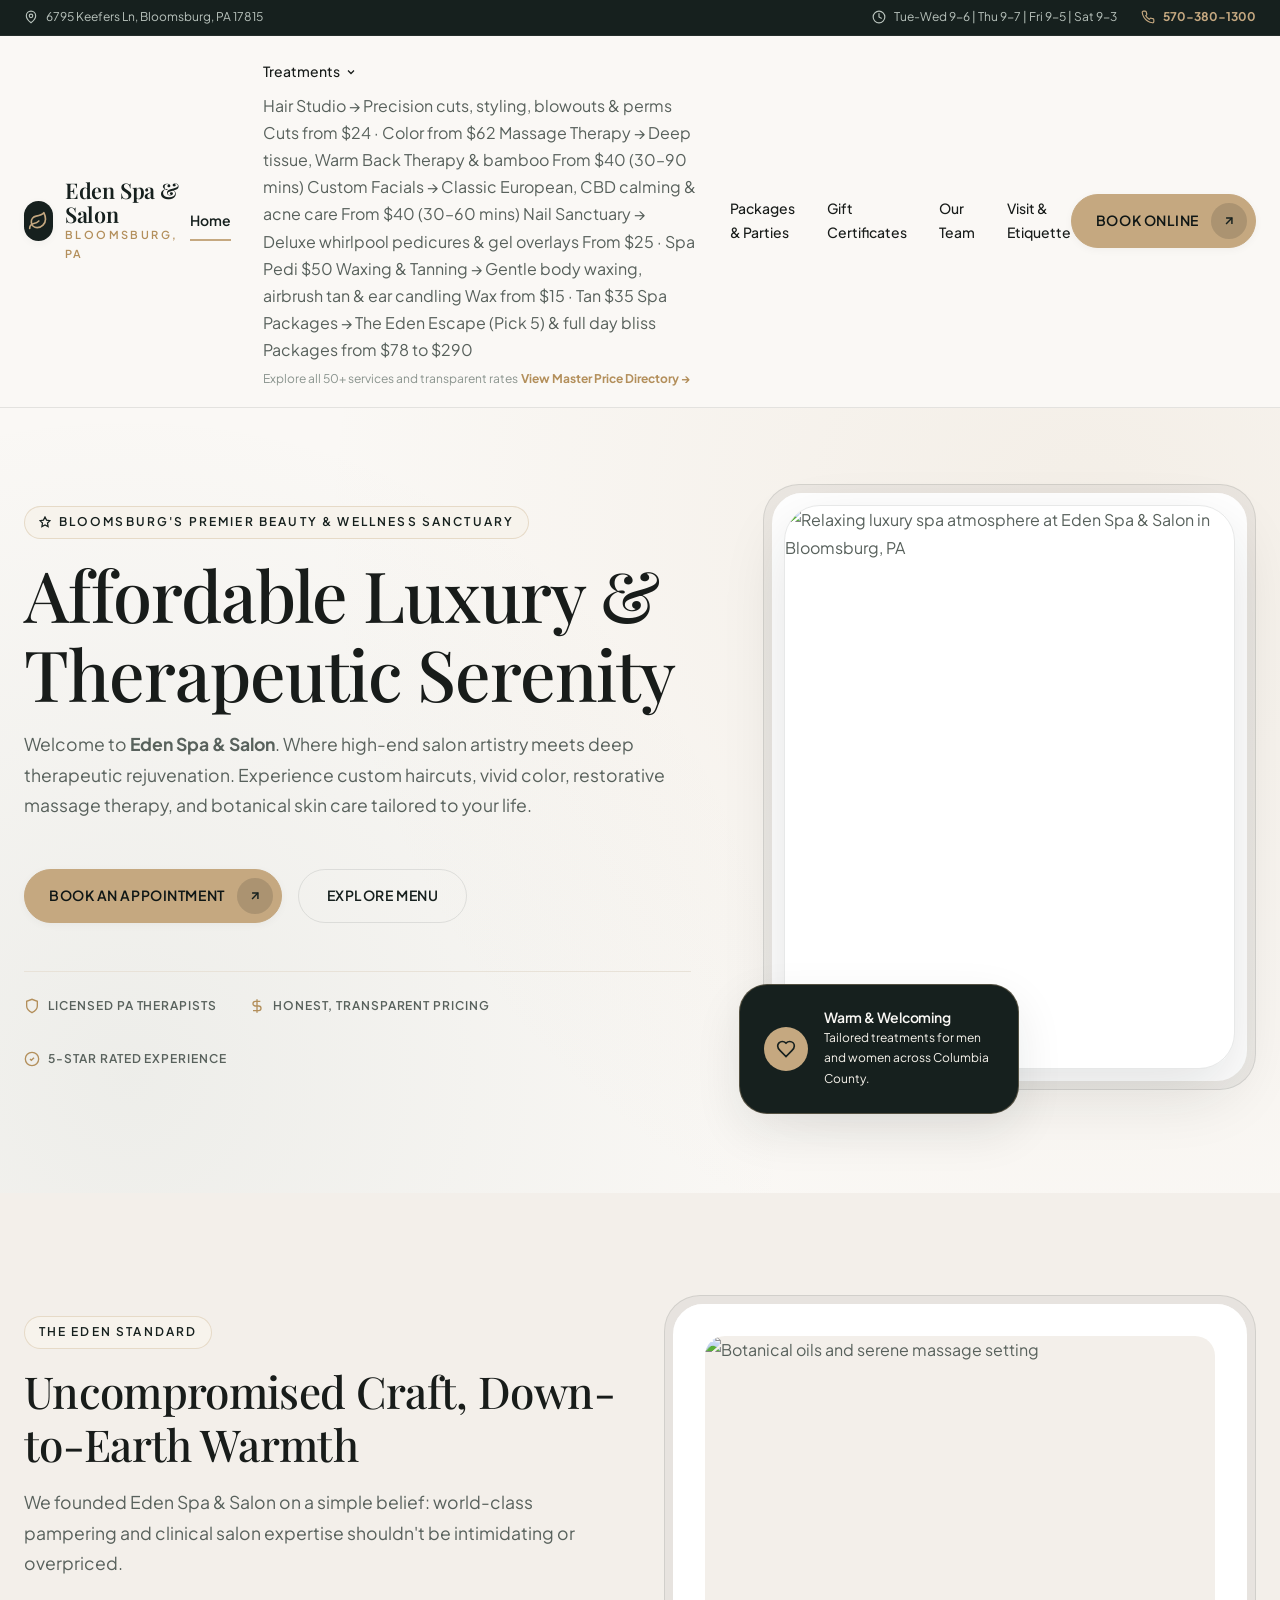
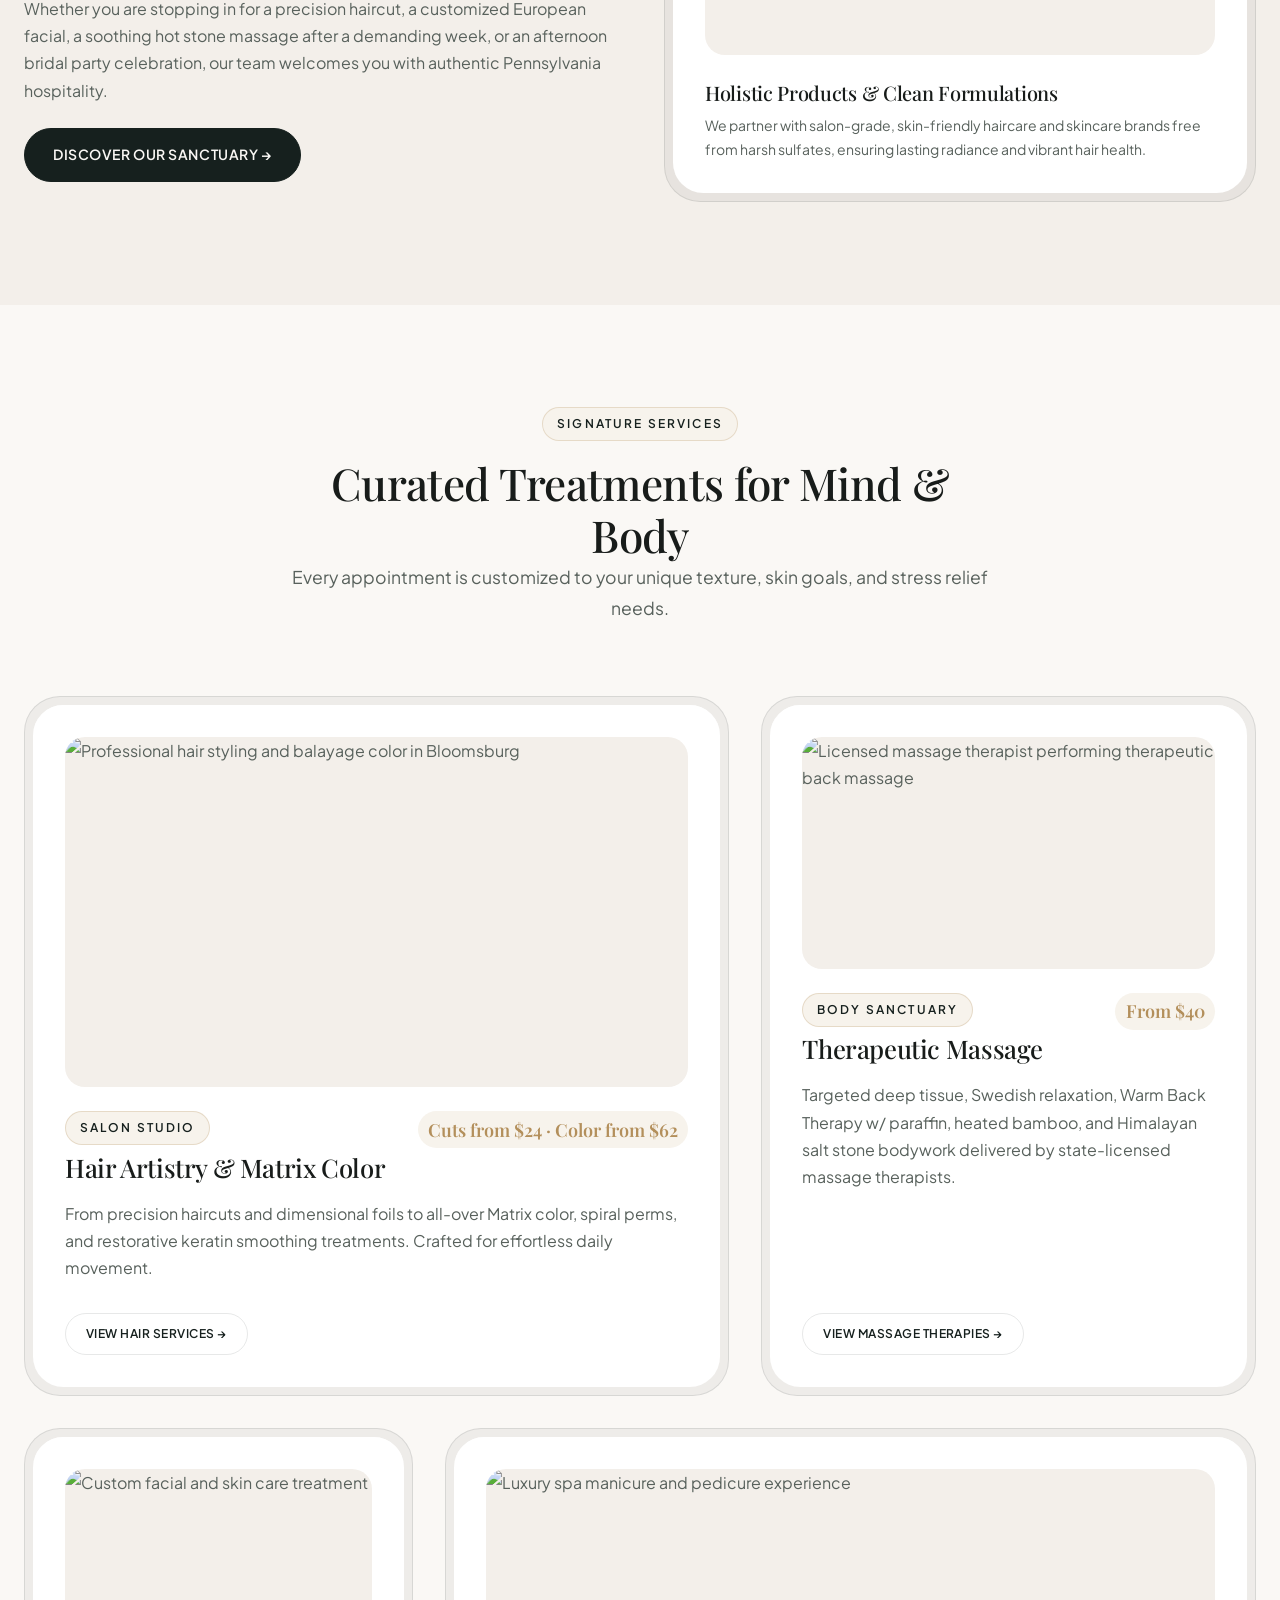
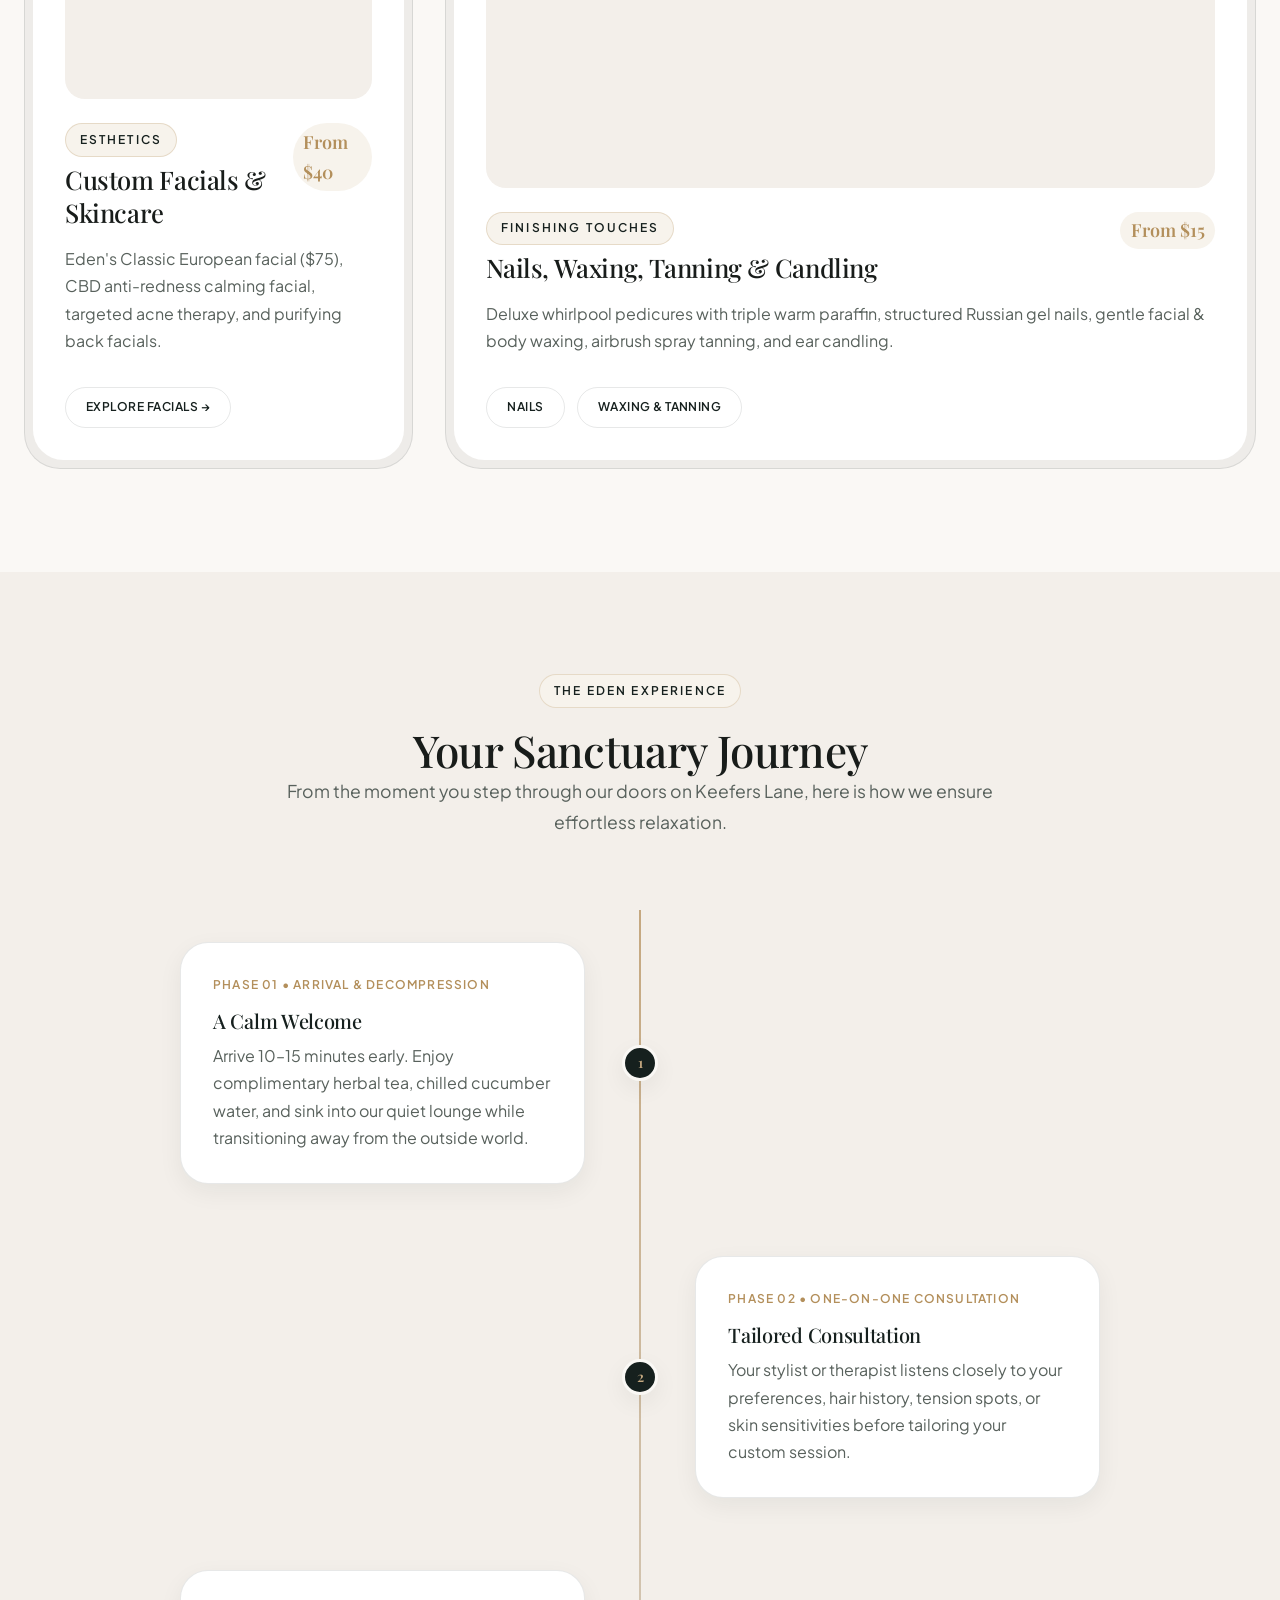
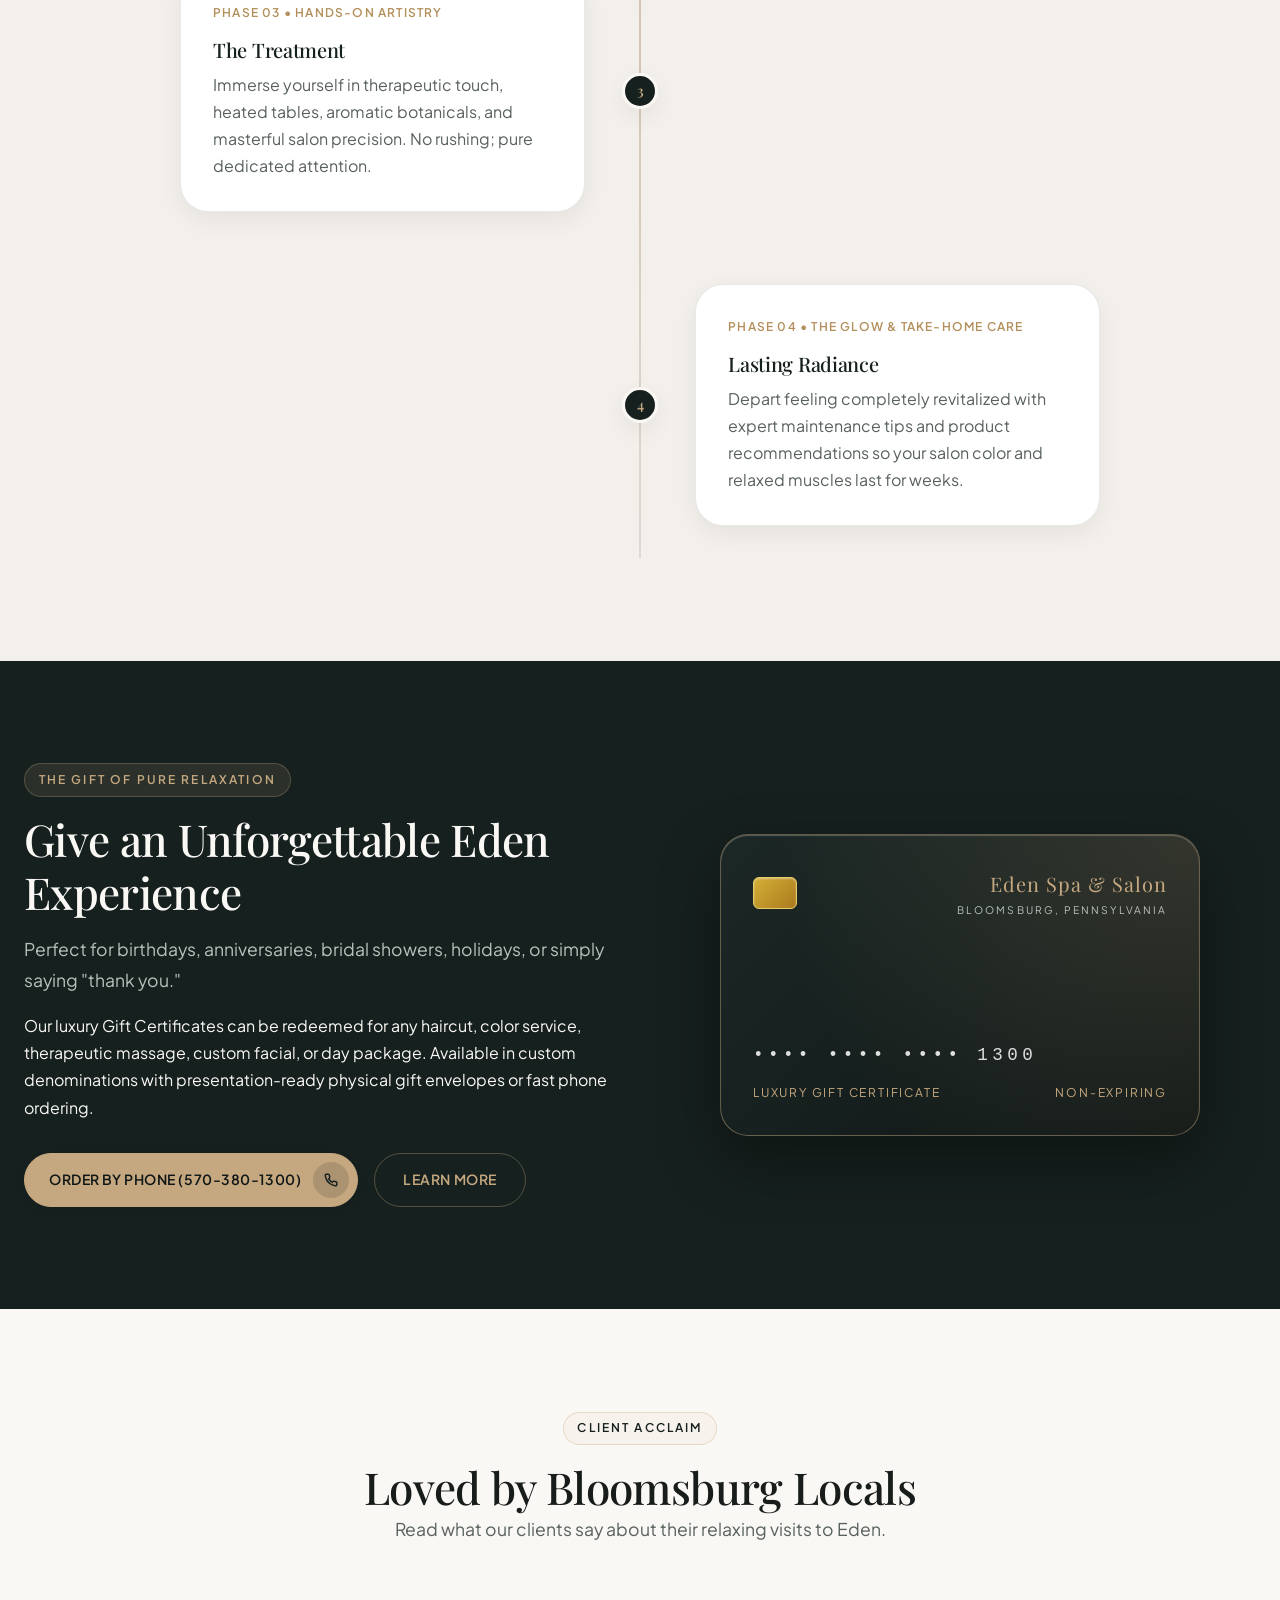
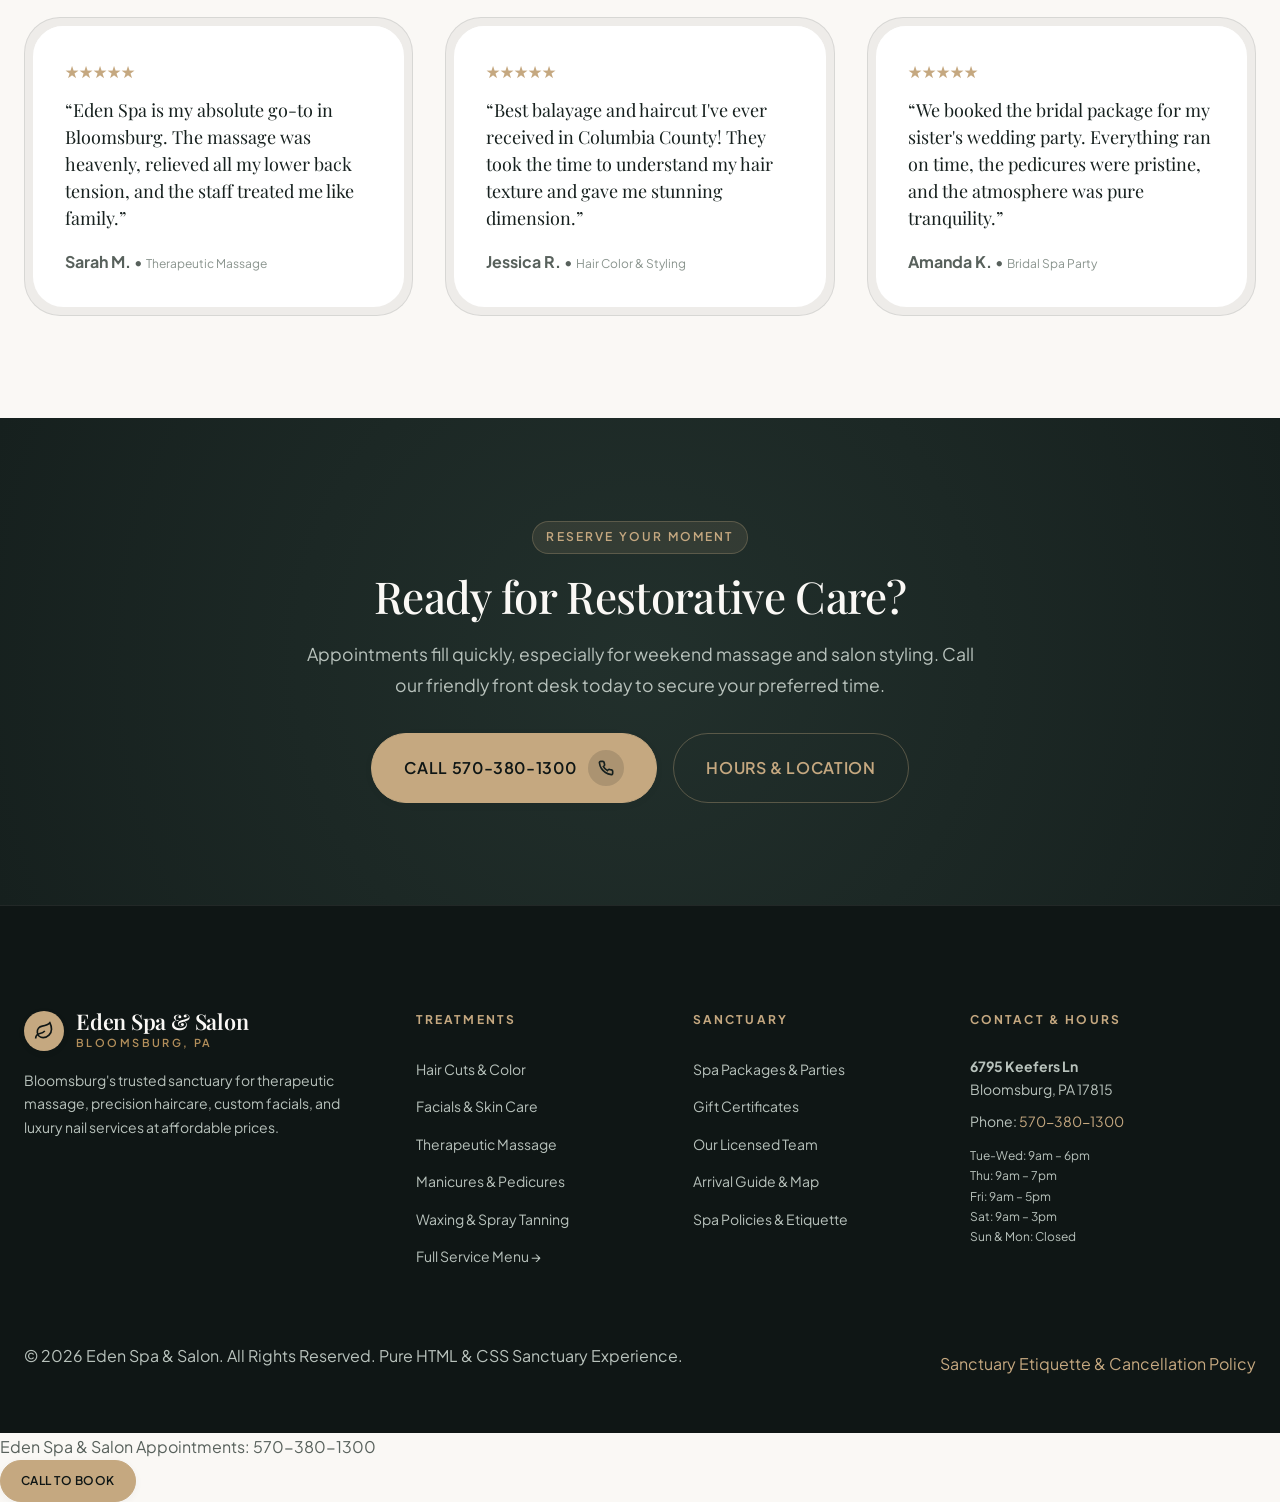
==== index.html @ 97e9ed09 "feat: implement 100% pure HTML and CSS interactive redesign with 5-step booking wizard, mega menu, a" ====
<!DOCTYPE html>
<html lang="en">
<head>
  <meta charset="UTF-8">
  <meta name="viewport" content="width=device-width, initial-scale=1.0">
  <title>Eden Spa & Salon | Affordable Luxury & Serenity in Bloomsburg, PA</title>
  <meta name="description" content="Discover affordable luxury at Eden Spa & Salon in Bloomsburg, PA. Professional hair styling, therapeutic massage, custom facials, nail care, waxing, and spa packages. Call 570-380-1300.">
  <meta name="keywords" content="Eden Spa and Salon Bloomsburg PA, haircut and color styling Bloomsburg, licensed massage therapist PA, professional skin care and waxing, affordable spa packages Bloomsburg">
  
  <!-- OpenGraph / Social Sharing -->
  <meta property="og:type" content="website">
  <meta property="og:title" content="Eden Spa & Salon | Sanctuary of Beauty & Wellness in Bloomsburg">
  <meta property="og:description" content="Relaxing therapeutic massage, modern hair artistry, botanical skin care, and luxury spa packages at affordable prices.">
  <meta property="og:url" content="https://edenspasalon.com/">
  
  <!-- Favicon (SVG 🌿 Data URI) -->
  <link rel="icon" href="data:image/svg+xml,<svg xmlns='http://www.w3.org/2000/svg' viewBox='0 0 100 100'><text y='.9em' font-size='90'>🌿</text></svg>">
  
  <!-- Google Fonts Preconnect & Stylesheets -->
  <link rel="preconnect" href="https://fonts.googleapis.com">
  <link rel="preconnect" href="https://fonts.gstatic.com" crossorigin>
  <link href="https://fonts.googleapis.com/css2?family=Playfair+Display:ital,wght@0,400;0,500;0,600;0,700;1,400;1,500&family=Plus+Jakarta+Sans:wght@300;400;500;600;700&display=swap" rel="stylesheet">
  
  <!-- Master Stylesheet -->
  <link rel="stylesheet" href="styles.css">

  <!-- Schema.org JSON-LD LocalBusiness / BeautySalon -->
  <script type="application/ld+json">
  {
    "@context": "https://schema.org",
    "@type": "BeautySalon",
    "name": "Eden Spa & Salon",
    "image": "https://images.unsplash.com/photo-1540555700478-4be289fbecef?auto=format&fit=crop&w=1200&q=80",
    "telephone": "570-380-1300",
    "url": "https://edenspasalon.com/",
    "address": {
      "@type": "PostalAddress",
      "streetAddress": "6795 Keefers Ln",
      "addressLocality": "Bloomsburg",
      "addressRegion": "PA",
      "postalCode": "17815",
      "addressCountry": "US"
    },
    "geo": {
      "@type": "GeoCoordinates",
      "latitude": "41.0037",
      "longitude": "-76.4549"
    },
    "openingHoursSpecification": [
      {
        "@type": "OpeningHoursSpecification",
        "dayOfWeek": ["Tuesday", "Wednesday"],
        "opens": "09:00",
        "closes": "18:00"
      },
      {
        "@type": "OpeningHoursSpecification",
        "dayOfWeek": ["Thursday"],
        "opens": "09:00",
        "closes": "19:00"
      },
      {
        "@type": "OpeningHoursSpecification",
        "dayOfWeek": ["Friday"],
        "opens": "09:00",
        "closes": "17:00"
      },
      {
        "@type": "OpeningHoursSpecification",
        "dayOfWeek": ["Saturday"],
        "opens": "09:00",
        "closes": "15:00"
      }
    ],
    "priceRange": "$$"
  }
  </script>
</head>
<body>

  <!-- Top Announcement Bar -->
  <aside class="top-bar" aria-label="Quick announcements and contact">
    <div class="container top-bar-inner">
      <div class="top-bar-item">
        <svg width="14" height="14" viewBox="0 0 24 24" fill="none" stroke="currentColor" stroke-width="2" stroke-linecap="round" stroke-linejoin="round"><path d="M20 10c0 6-8 12-8 12s-8-6-8-12a8 8 0 0 1 16 0Z"/><circle cx="12" cy="10" r="3"/></svg>
        <span>6795 Keefers Ln, Bloomsburg, PA 17815</span>
      </div>
      <div class="top-bar-links">
        <div class="top-bar-item">
          <svg width="14" height="14" viewBox="0 0 24 24" fill="none" stroke="currentColor" stroke-width="2" stroke-linecap="round" stroke-linejoin="round"><circle cx="12" cy="12" r="10"/><polyline points="12 6 12 12 16 14"/></svg>
          <span>Tue-Wed 9-6 | Thu 9-7 | Fri 9-5 | Sat 9-3</span>
        </div>
        <a href="tel:5703801300" class="top-bar-item" style="color: var(--color-gold);">
          <svg width="14" height="14" viewBox="0 0 24 24" fill="none" stroke="currentColor" stroke-width="2" stroke-linecap="round" stroke-linejoin="round"><path d="M22 16.92v3a2 2 0 0 1-2.18 2 19.79 19.79 0 0 1-8.63-3.07 19.5 19.5 0 0 1-6-6 19.79 19.79 0 0 1-3.07-8.67A2 2 0 0 1 4.11 2h3a2 2 0 0 1 2 1.72 12.84 12.84 0 0 0 .7 2.81 2 2 0 0 1-.45 2.11L8.09 9.91a16 16 0 0 0 6 6l1.27-1.27a2 2 0 0 1 2.11-.45 12.84 12.84 0 0 0 2.81.7A2 2 0 0 1 22 16.92z"/></svg>
          <strong>570-380-1300</strong>
        </a>
      </div>
    </div>
  </aside>

  <!-- Mobile Drawer Toggle (Pure CSS) -->
  <input type="checkbox" id="mobile-toggle" class="mobile-menu-toggle" aria-label="Toggle mobile menu">

  <!-- Main Floating Site Header -->
  <header class="site-header">
    <div class="container nav-container">
      <a href="index.html" class="brand-logo" aria-label="Eden Spa & Salon Home">
        <div class="brand-symbol">
          <svg width="20" height="20" viewBox="0 0 24 24" fill="none" stroke="currentColor" stroke-width="2" stroke-linecap="round" stroke-linejoin="round"><path d="M11 20A7 7 0 0 1 9.8 6.1C15.5 5 17 4.48 19 2c1 2 2 4.18 2 8 0 5.5-4.78 10-10 10Z"/><path d="M2 21c0-3 1.85-5.36 5.08-6C9.5 14.52 12 13 13 12"/></svg>
        </div>
        <div class="brand-text">
          <span class="brand-name">Eden Spa &amp; Salon</span>
          <span class="brand-sub">Bloomsburg, PA</span>
        </div>
      </a>

      <!-- Desktop Navigation Links -->
      <nav class="nav-links" aria-label="Primary Navigation">
        <div class="nav-item">
          <a href="index.html" class="nav-link active">Home</a>
        </div>
        <div class="nav-item">
          <a href="treatments.html" class="nav-link">
            <span>Treatments</span>
            <svg width="12" height="12" viewBox="0 0 24 24" fill="none" stroke="currentColor" stroke-width="2.5"><path d="m6 9 6 6 6-6"/></svg>
          </a>
          <div class="dropdown-mega">
            <div class="mega-grid">
              <a href="hair.html" class="mega-item-card">
                <span class="mega-item-title">Hair Studio &rarr;</span>
                <span class="mega-item-desc">Precision cuts, styling, blowouts &amp; perms</span>
                <span class="mega-item-rate">Cuts from $24 · Color from $62</span>
              </a>
              <a href="massage.html" class="mega-item-card">
                <span class="mega-item-title">Massage Therapy &rarr;</span>
                <span class="mega-item-desc">Deep tissue, Warm Back Therapy &amp; bamboo</span>
                <span class="mega-item-rate">From $40 (30–90 mins)</span>
              </a>
              <a href="skincare.html" class="mega-item-card">
                <span class="mega-item-title">Custom Facials &rarr;</span>
                <span class="mega-item-desc">Classic European, CBD calming &amp; acne care</span>
                <span class="mega-item-rate">From $40 (30–60 mins)</span>
              </a>
              <a href="nails.html" class="mega-item-card">
                <span class="mega-item-title">Nail Sanctuary &rarr;</span>
                <span class="mega-item-desc">Deluxe whirlpool pedicures &amp; gel overlays</span>
                <span class="mega-item-rate">From $25 · Spa Pedi $50</span>
              </a>
              <a href="waxing-tanning.html" class="mega-item-card">
                <span class="mega-item-title">Waxing &amp; Tanning &rarr;</span>
                <span class="mega-item-desc">Gentle body waxing, airbrush tan &amp; ear candling</span>
                <span class="mega-item-rate">Wax from $15 · Tan $35</span>
              </a>
              <a href="packages-parties.html" class="mega-item-card">
                <span class="mega-item-title">Spa Packages &rarr;</span>
                <span class="mega-item-desc">The Eden Escape (Pick 5) &amp; full day bliss</span>
                <span class="mega-item-rate">Packages from $78 to $290</span>
              </a>
            </div>
            <div class="mega-footer">
              <span style="font-size: var(--text-xs); color: var(--color-text-muted);">Explore all 50+ services and transparent rates</span>
              <a href="treatments.html" style="font-size: var(--text-xs); font-weight: 700; color: var(--color-gold-hover);">View Master Price Directory &rarr;</a>
            </div>
          </div>
        </div>
        <div class="nav-item">
          <a href="packages-parties.html" class="nav-link">Packages &amp; Parties</a>
        </div>
        <div class="nav-item">
          <a href="gift-certificates.html" class="nav-link">Gift Certificates</a>
        </div>
        <div class="nav-item">
          <a href="team.html" class="nav-link">Our Team</a>
        </div>
        <div class="nav-item">
          <a href="visit.html" class="nav-link">Visit &amp; Etiquette</a>
        </div>
      </nav>

      <!-- Header Booking CTA -->
      <div class="nav-actions">
        <a href="book.html" class="btn btn-primary btn-nested" aria-label="Book appointment online">
          <span>Book Online</span>
          <span class="btn-icon-pod">
            <svg width="14" height="14" viewBox="0 0 24 24" fill="none" stroke="currentColor" stroke-width="2.5"><line x1="7" y1="17" x2="17" y2="7"/><polyline points="7 7 17 7 17 17"/></svg>
          </span>
        </a>
        <label for="mobile-toggle" class="mobile-menu-btn" aria-label="Open mobile menu">
          <span></span>
          <span></span>
          <span></span>
        </label>
      </div>
    </div>
  </header>

  <!-- Mobile Navigation Drawer -->
  <div class="mobile-nav-drawer">
    <nav class="mobile-nav-list" aria-label="Mobile Navigation">
      <div class="mobile-nav-item"><a href="index.html">Home</a></div>
      <div class="mobile-nav-item"><a href="book.html" style="color: var(--color-gold); font-weight: 700;">Book an Appointment</a></div>
      <div class="mobile-nav-item"><a href="treatments.html">Treatments Menu</a></div>
      <div class="mobile-nav-item"><a href="hair.html">&mdash; Hair Artistry &amp; Color</a></div>
      <div class="mobile-nav-item"><a href="skincare.html">&mdash; Skin Care &amp; Facials</a></div>
      <div class="mobile-nav-item"><a href="massage.html">&mdash; Therapeutic Massage</a></div>
      <div class="mobile-nav-item"><a href="nails.html">&mdash; Nail Care &amp; Pedicures</a></div>
      <div class="mobile-nav-item"><a href="waxing-tanning.html">&mdash; Waxing &amp; Spray Tanning</a></div>
      <div class="mobile-nav-item"><a href="packages-parties.html">Packages &amp; Parties</a></div>
      <div class="mobile-nav-item"><a href="gift-certificates.html">Gift Certificates</a></div>
      <div class="mobile-nav-item"><a href="team.html">Our Team</a></div>
      <div class="mobile-nav-item"><a href="visit.html">Visit, Map &amp; Policies</a></div>
    </nav>
    <div style="margin-top: var(--space-xl);">
      <a href="book.html" class="btn btn-primary" style="width: 100%;">
        Book an Appointment Online
      </a>
    </div>
  </div>

  <main id="main-content">

    <!-- HERO SECTION -->
    <section class="hero">
      <div class="container">
        <div class="hero-grid">
          
          <!-- Editorial Text Content -->
          <div class="hero-content">
            <div class="eyebrow">
              <svg width="12" height="12" viewBox="0 0 24 24" fill="none" stroke="currentColor" stroke-width="2.5"><polygon points="12 2 15.09 8.26 22 9.27 17 14.14 18.18 21.02 12 17.77 5.82 21.02 7 14.14 2 9.27 8.91 8.26 12 2"/></svg>
              <span>Bloomsburg's Premier Beauty &amp; Wellness Sanctuary</span>
            </div>
            
            <h1>Affordable Luxury &amp; Therapeutic Serenity</h1>
            
            <p class="lead" style="margin-top: var(--space-md);">
              Welcome to <strong>Eden Spa &amp; Salon</strong>. Where high-end salon artistry meets deep therapeutic rejuvenation. Experience custom haircuts, vivid color, restorative massage therapy, and botanical skin care tailored to your life.
            </p>

            <div class="hero-actions">
              <a href="book.html" class="btn btn-primary btn-nested">
                <span>Book an Appointment</span>
                <span class="btn-icon-pod">
                  <svg width="14" height="14" viewBox="0 0 24 24" fill="none" stroke="currentColor" stroke-width="2.5"><line x1="7" y1="17" x2="17" y2="7"/><polyline points="7 7 17 7 17 17"/></svg>
                </span>
              </a>
              <a href="treatments.html" class="btn btn-outline">Explore Menu</a>
            </div>

            <!-- Trust Bar -->
            <div class="hero-trust-bar">
              <div class="trust-item">
                <svg width="16" height="16" viewBox="0 0 24 24" fill="none" stroke="currentColor" stroke-width="2"><path d="M12 22s8-4 8-10V5l-8-3-8 3v7c0 6 8 10 8 10z"/></svg>
                <span>Licensed PA Therapists</span>
              </div>
              <div class="trust-item">
                <svg width="16" height="16" viewBox="0 0 24 24" fill="none" stroke="currentColor" stroke-width="2"><path d="M12 2v20M17 5H9.5a3.5 3.5 0 0 0 0 7h5a3.5 3.5 0 0 1 0 7H6"/></svg>
                <span>Honest, Transparent Pricing</span>
              </div>
              <div class="trust-item">
                <svg width="16" height="16" viewBox="0 0 24 24" fill="none" stroke="currentColor" stroke-width="2"><circle cx="12" cy="12" r="10"/><path d="m9 12 2 2 4-4"/></svg>
                <span>5-Star Rated Experience</span>
              </div>
            </div>
          </div>

          <!-- Hero Double-Bezel Media Card -->
          <div class="hero-visual-frame">
            <div class="double-bezel">
              <div class="double-bezel-inner" style="padding: 0.75rem;">
                <div class="hero-media-wrapper">
                  <img src="https://images.unsplash.com/photo-1540555700478-4be289fbecef?auto=format&fit=crop&w=1000&q=80" alt="Relaxing luxury spa atmosphere at Eden Spa & Salon in Bloomsburg, PA" loading="lazy">
                </div>
              </div>
            </div>

            <!-- Floating Haptic Badge -->
            <div class="hero-floating-badge">
              <div class="badge-icon">
                <svg width="20" height="20" viewBox="0 0 24 24" fill="none" stroke="currentColor" stroke-width="2"><path d="M19 14c1.49-1.46 3-3.21 3-5.5A5.5 5.5 0 0 0 16.5 3c-1.76 0-3 .5-4.5 2-1.5-1.5-2.74-2-4.5-2A5.5 5.5 0 0 0 2 8.5c0 2.3 1.5 4.05 3 5.5l7 7Z"/></svg>
              </div>
              <div class="badge-text">
                <h5>Warm &amp; Welcoming</h5>
                <p>Tailored treatments for men and women across Columbia County.</p>
              </div>
            </div>
          </div>

        </div>
      </div>
    </section>

    <!-- EDITORIAL PHILOSOPHY INTRO -->
    <section class="section section-subtle">
      <div class="container">
        <div class="grid-2" style="align-items: center;">
          <div>
            <div class="eyebrow">The Eden Standard</div>
            <h2>Uncompromised Craft, Down-to-Earth Warmth</h2>
            <p class="lead" style="margin-top: var(--space-md);">
              We founded Eden Spa &amp; Salon on a simple belief: world-class pampering and clinical salon expertise shouldn't be intimidating or overpriced.
            </p>
            <p>
              Whether you are stopping in for a precision haircut, a customized European facial, a soothing hot stone massage after a demanding week, or an afternoon bridal party celebration, our team welcomes you with authentic Pennsylvania hospitality.
            </p>
            <div style="margin-top: var(--space-lg);">
              <a href="visit.html" class="btn btn-forest">Discover Our Sanctuary &rarr;</a>
            </div>
          </div>

          <div class="double-bezel">
            <div class="double-bezel-inner">
              <div class="card-media" style="aspect-ratio: 16/10;">
                <img src="https://images.unsplash.com/photo-1560750588-73207b1ef5b8?auto=format&fit=crop&w=800&q=80" alt="Botanical oils and serene massage setting" loading="lazy">
              </div>
              <h4 style="margin-bottom: var(--space-xs);">Holistic Products &amp; Clean Formulations</h4>
              <p style="font-size: var(--text-sm); margin-bottom: 0;">
                We partner with salon-grade, skin-friendly haircare and skincare brands free from harsh sulfates, ensuring lasting radiance and vibrant hair health.
              </p>
            </div>
          </div>
        </div>
      </div>
    </section>

    <!-- CORE TREATMENTS ASYMMETRIC BENTO GRID -->
    <section class="section">
      <div class="container">
        <div class="section-title-wrap">
          <div class="eyebrow">Signature Services</div>
          <h2>Curated Treatments for Mind &amp; Body</h2>
          <p class="lead">Every appointment is customized to your unique texture, skin goals, and stress relief needs.</p>
        </div>

        <div class="bento-grid">
          
          <!-- Card 1: Hair Artistry (Wide Col-7) -->
          <article class="bento-card bento-col-7 double-bezel">
            <div class="double-bezel-inner">
              <div class="card-media" style="aspect-ratio: 16/9;">
                <img src="https://images.unsplash.com/photo-1522337360788-8b13dee7a37e?auto=format&fit=crop&w=800&q=80" alt="Professional hair styling and balayage color in Bloomsburg" loading="lazy">
              </div>
              <div class="bento-header">
                <div>
                  <span class="eyebrow" style="margin-bottom: 0.35rem;">Salon Studio</span>
                  <h3>Hair Artistry &amp; Matrix Color</h3>
                </div>
                <span class="bento-price-tag">Cuts from $24 · Color from $62</span>
              </div>
              <p>
                From precision haircuts and dimensional foils to all-over Matrix color, spiral perms, and restorative keratin smoothing treatments. Crafted for effortless daily movement.
              </p>
              <div style="margin-top: auto; padding-top: var(--space-md);">
                <a href="hair.html" class="btn btn-outline" style="font-size: var(--text-xs); padding: 0.6rem 1.25rem;">View Hair Services &rarr;</a>
              </div>
            </div>
          </article>

          <!-- Card 2: Massage Therapy (Col-5) -->
          <article class="bento-card bento-col-5 double-bezel">
            <div class="double-bezel-inner">
              <div class="card-media" style="aspect-ratio: 16/9;">
                <img src="https://images.unsplash.com/photo-1544161515-4ab6ce6db874?auto=format&fit=crop&w=800&q=80" alt="Licensed massage therapist performing therapeutic back massage" loading="lazy">
              </div>
              <div class="bento-header">
                <div>
                  <span class="eyebrow" style="margin-bottom: 0.35rem;">Body Sanctuary</span>
                  <h3>Therapeutic Massage</h3>
                </div>
                <span class="bento-price-tag">From $40</span>
              </div>
              <p>
                Targeted deep tissue, Swedish relaxation, Warm Back Therapy w/ paraffin, heated bamboo, and Himalayan salt stone bodywork delivered by state-licensed massage therapists.
              </p>
              <div style="margin-top: auto; padding-top: var(--space-md);">
                <a href="massage.html" class="btn btn-outline" style="font-size: var(--text-xs); padding: 0.6rem 1.25rem;">View Massage Therapies &rarr;</a>
              </div>
            </div>
          </article>

          <!-- Card 3: Skin Care & Facials (Col-4) -->
          <article class="bento-card bento-col-4 double-bezel">
            <div class="double-bezel-inner">
              <div class="card-media" style="aspect-ratio: 4/3;">
                <img src="https://images.unsplash.com/photo-1570172619644-dfd03ed5d881?auto=format&fit=crop&w=600&q=80" alt="Custom facial and skin care treatment" loading="lazy">
              </div>
              <div class="bento-header">
                <div>
                  <span class="eyebrow" style="margin-bottom: 0.35rem;">Esthetics</span>
                  <h3>Custom Facials &amp; Skincare</h3>
                </div>
                <span class="bento-price-tag">From $40</span>
              </div>
              <p>
                Eden's Classic European facial ($75), CBD anti-redness calming facial, targeted acne therapy, and purifying back facials.
              </p>
              <div style="margin-top: auto; padding-top: var(--space-md);">
                <a href="skincare.html" class="btn btn-outline" style="font-size: var(--text-xs); padding: 0.6rem 1.25rem;">Explore Facials &rarr;</a>
              </div>
            </div>
          </article>

          <!-- Card 4: Nails, Waxing & Spray Tanning (Col-8) -->
          <article class="bento-card bento-col-8 double-bezel">
            <div class="double-bezel-inner">
              <div class="card-media" style="aspect-ratio: 16/7;">
                <img src="https://images.unsplash.com/photo-1519014816548-bf5fe059798b?auto=format&fit=crop&w=800&q=80" alt="Luxury spa manicure and pedicure experience" loading="lazy">
              </div>
              <div class="bento-header">
                <div>
                  <span class="eyebrow" style="margin-bottom: 0.35rem;">Finishing Touches</span>
                  <h3>Nails, Waxing, Tanning &amp; Candling</h3>
                </div>
                <span class="bento-price-tag">From $15</span>
              </div>
              <p>
                Deluxe whirlpool pedicures with triple warm paraffin, structured Russian gel nails, gentle facial &amp; body waxing, airbrush spray tanning, and ear candling.
              </p>
              <div style="margin-top: auto; padding-top: var(--space-md); display: flex; gap: var(--space-sm); flex-wrap: wrap;">
                <a href="nails.html" class="btn btn-outline" style="font-size: var(--text-xs); padding: 0.6rem 1.25rem;">Nails</a>
                <a href="waxing-tanning.html" class="btn btn-outline" style="font-size: var(--text-xs); padding: 0.6rem 1.25rem;">Waxing &amp; Tanning</a>
              </div>
            </div>
          </article>

        </div>
      </div>
    </section>

    <!-- THE "SPA JOURNEY" VERTICAL CSS TIMELINE -->
    <section class="section section-subtle">
      <div class="container">
        <div class="section-title-wrap">
          <div class="eyebrow">The Eden Experience</div>
          <h2>Your Sanctuary Journey</h2>
          <p class="lead">From the moment you step through our doors on Keefers Lane, here is how we ensure effortless relaxation.</p>
        </div>

        <div class="timeline">
          
          <!-- Step 1 -->
          <div class="timeline-step">
            <div class="timeline-node">1</div>
            <div class="timeline-card">
              <div class="step-time">Phase 01 &bull; Arrival &amp; Decompression</div>
              <h4>A Calm Welcome</h4>
              <p style="margin-bottom: 0;">
                Arrive 10&ndash;15 minutes early. Enjoy complimentary herbal tea, chilled cucumber water, and sink into our quiet lounge while transitioning away from the outside world.
              </p>
            </div>
          </div>

          <!-- Step 2 -->
          <div class="timeline-step">
            <div class="timeline-node">2</div>
            <div class="timeline-card">
              <div class="step-time">Phase 02 &bull; One-on-One Consultation</div>
              <h4>Tailored Consultation</h4>
              <p style="margin-bottom: 0;">
                Your stylist or therapist listens closely to your preferences, hair history, tension spots, or skin sensitivities before tailoring your custom session.
              </p>
            </div>
          </div>

          <!-- Step 3 -->
          <div class="timeline-step">
            <div class="timeline-node">3</div>
            <div class="timeline-card">
              <div class="step-time">Phase 03 &bull; Hands-On Artistry</div>
              <h4>The Treatment</h4>
              <p style="margin-bottom: 0;">
                Immerse yourself in therapeutic touch, heated tables, aromatic botanicals, and masterful salon precision. No rushing; pure dedicated attention.
              </p>
            </div>
          </div>

          <!-- Step 4 -->
          <div class="timeline-step">
            <div class="timeline-node">4</div>
            <div class="timeline-card">
              <div class="step-time">Phase 04 &bull; The Glow &amp; Take-Home Care</div>
              <h4>Lasting Radiance</h4>
              <p style="margin-bottom: 0;">
                Depart feeling completely revitalized with expert maintenance tips and product recommendations so your salon color and relaxed muscles last for weeks.
              </p>
            </div>
          </div>

        </div>
      </div>
    </section>

    <!-- LUXURY GIFT CERTIFICATES (PHYSICAL EMBOSSED CARD SHOWCASE) -->
    <section class="section section-dark">
      <div class="container">
        <div class="grid-2" style="align-items: center;">
          <div>
            <div class="eyebrow eyebrow-dark">The Gift of Pure Relaxation</div>
            <h2>Give an Unforgettable Eden Experience</h2>
            <p class="lead" style="margin-top: var(--space-md);">
              Perfect for birthdays, anniversaries, bridal showers, holidays, or simply saying "thank you."
            </p>
            <p>
              Our luxury Gift Certificates can be redeemed for any haircut, color service, therapeutic massage, custom facial, or day package. Available in custom denominations with presentation-ready physical gift envelopes or fast phone ordering.
            </p>
            <div style="margin-top: var(--space-xl); display: flex; gap: var(--space-md); flex-wrap: wrap;">
              <a href="tel:5703801300" class="btn btn-primary btn-nested">
                <span>Order by Phone (570-380-1300)</span>
                <span class="btn-icon-pod">
                  <svg width="14" height="14" viewBox="0 0 24 24" fill="none" stroke="currentColor" stroke-width="2.5"><path d="M22 16.92v3a2 2 0 0 1-2.18 2 19.79 19.79 0 0 1-8.63-3.07 19.5 19.5 0 0 1-6-6 19.79 19.79 0 0 1-3.07-8.67A2 2 0 0 1 4.11 2h3a2 2 0 0 1 2 1.72 12.84 12.84 0 0 0 .7 2.81 2 2 0 0 1-.45 2.11L8.09 9.91a16 16 0 0 0 6 6l1.27-1.27a2 2 0 0 1 2.11-.45 12.84 12.84 0 0 0 2.81.7A2 2 0 0 1 22 16.92z"/></svg>
                </span>
              </a>
              <a href="gift-certificates.html" class="btn btn-outline-gold">Learn More</a>
            </div>
          </div>

          <!-- Physical 3D CSS Gift Card -->
          <div class="gift-card-stage">
            <div class="gift-card-physical">
              <div class="gc-top">
                <div class="gc-chip"></div>
                <div class="gc-brand">
                  <div class="gc-brand-title">Eden Spa &amp; Salon</div>
                  <div class="gc-brand-sub">Bloomsburg, Pennsylvania</div>
                </div>
              </div>
              <div class="gc-bottom">
                <div class="gc-number">•••• •••• •••• 1300</div>
                <div class="gc-footer">
                  <span>Luxury Gift Certificate</span>
                  <span>Non-Expiring</span>
                </div>
              </div>
            </div>
          </div>

        </div>
      </div>
    </section>

    <!-- VERIFIED CLIENT ACCLAIM -->
    <section class="section">
      <div class="container">
        <div class="section-title-wrap">
          <div class="eyebrow">Client Acclaim</div>
          <h2>Loved by Bloomsburg Locals</h2>
          <p class="lead">Read what our clients say about their relaxing visits to Eden.</p>
        </div>

        <div class="grid-3">
          
          <div class="double-bezel">
            <div class="double-bezel-inner">
              <div style="color: var(--color-gold); margin-bottom: var(--space-sm);">
                &#9733;&#9733;&#9733;&#9733;&#9733;
              </div>
              <blockquote style="font-family: var(--font-serif); font-size: var(--text-lg); line-height: 1.5; color: var(--color-forest); margin-bottom: var(--space-md);">
                &ldquo;Eden Spa is my absolute go-to in Bloomsburg. The massage was heavenly, relieved all my lower back tension, and the staff treated me like family.&rdquo;
              </blockquote>
              <div style="margin-top: auto;">
                <strong>Sarah M.</strong> &bull; <span style="font-size: var(--text-xs); color: var(--color-text-muted);">Therapeutic Massage</span>
              </div>
            </div>
          </div>

          <div class="double-bezel">
            <div class="double-bezel-inner">
              <div style="color: var(--color-gold); margin-bottom: var(--space-sm);">
                &#9733;&#9733;&#9733;&#9733;&#9733;
              </div>
              <blockquote style="font-family: var(--font-serif); font-size: var(--text-lg); line-height: 1.5; color: var(--color-forest); margin-bottom: var(--space-md);">
                &ldquo;Best balayage and haircut I've ever received in Columbia County! They took the time to understand my hair texture and gave me stunning dimension.&rdquo;
              </blockquote>
              <div style="margin-top: auto;">
                <strong>Jessica R.</strong> &bull; <span style="font-size: var(--text-xs); color: var(--color-text-muted);">Hair Color &amp; Styling</span>
              </div>
            </div>
          </div>

          <div class="double-bezel">
            <div class="double-bezel-inner">
              <div style="color: var(--color-gold); margin-bottom: var(--space-sm);">
                &#9733;&#9733;&#9733;&#9733;&#9733;
              </div>
              <blockquote style="font-family: var(--font-serif); font-size: var(--text-lg); line-height: 1.5; color: var(--color-forest); margin-bottom: var(--space-md);">
                &ldquo;We booked the bridal package for my sister's wedding party. Everything ran on time, the pedicures were pristine, and the atmosphere was pure tranquility.&rdquo;
              </blockquote>
              <div style="margin-top: auto;">
                <strong>Amanda K.</strong> &bull; <span style="font-size: var(--text-xs); color: var(--color-text-muted);">Bridal Spa Party</span>
              </div>
            </div>
          </div>

        </div>
      </div>
    </section>

    <!-- CALL TO ACTION BANNER -->
    <section class="section section-dark" style="background: radial-gradient(circle at center, #22302C 0%, #16201E 100%); text-align: center;">
      <div class="container container-reading">
        <div class="eyebrow eyebrow-dark">Reserve Your Moment</div>
        <h2>Ready for Restorative Care?</h2>
        <p class="lead" style="margin-top: var(--space-md); margin-bottom: var(--space-xl);">
          Appointments fill quickly, especially for weekend massage and salon styling. Call our friendly front desk today to secure your preferred time.
        </p>
        <div style="display: flex; justify-content: center; gap: var(--space-md); flex-wrap: wrap;">
          <a href="tel:5703801300" class="btn btn-primary btn-nested" style="font-size: var(--text-base); padding: 1rem 2rem;">
            <span>Call 570-380-1300</span>
            <span class="btn-icon-pod">
              <svg width="16" height="16" viewBox="0 0 24 24" fill="none" stroke="currentColor" stroke-width="2.5"><path d="M22 16.92v3a2 2 0 0 1-2.18 2 19.79 19.79 0 0 1-8.63-3.07 19.5 19.5 0 0 1-6-6 19.79 19.79 0 0 1-3.07-8.67A2 2 0 0 1 4.11 2h3a2 2 0 0 1 2 1.72 12.84 12.84 0 0 0 .7 2.81 2 2 0 0 1-.45 2.11L8.09 9.91a16 16 0 0 0 6 6l1.27-1.27a2 2 0 0 1 2.11-.45 12.84 12.84 0 0 0 2.81.7A2 2 0 0 1 22 16.92z"/></svg>
            </span>
          </a>
          <a href="visit.html" class="btn btn-outline-gold" style="font-size: var(--text-base); padding: 1rem 2rem;">Hours &amp; Location</a>
        </div>
      </div>
    </section>

  </main>

  <!-- MASTER FOOTER -->
  <footer class="site-footer">
    <div class="container">
      <div class="footer-grid">
        
        <div class="footer-brand">
          <div class="brand-logo" style="margin-bottom: var(--space-md);">
            <div class="brand-symbol" style="background-color: var(--color-gold); color: var(--color-forest-dark);">
              <svg width="20" height="20" viewBox="0 0 24 24" fill="none" stroke="currentColor" stroke-width="2"><path d="M11 20A7 7 0 0 1 9.8 6.1C15.5 5 17 4.48 19 2c1 2 2 4.18 2 8 0 5.5-4.78 10-10 10Z"/><path d="M2 21c0-3 1.85-5.36 5.08-6C9.5 14.52 12 13 13 12"/></svg>
            </div>
            <div class="brand-text">
              <span class="brand-name" style="color: var(--color-cream);">Eden Spa &amp; Salon</span>
              <span class="brand-sub">Bloomsburg, PA</span>
            </div>
          </div>
          <p>
            Bloomsburg's trusted sanctuary for therapeutic massage, precision haircare, custom facials, and luxury nail services at affordable prices.
          </p>
        </div>

        <div>
          <div class="footer-heading">Treatments</div>
          <ul class="footer-links">
            <li><a href="hair.html" class="footer-link">Hair Cuts &amp; Color</a></li>
            <li><a href="skincare.html" class="footer-link">Facials &amp; Skin Care</a></li>
            <li><a href="massage.html" class="footer-link">Therapeutic Massage</a></li>
            <li><a href="nails.html" class="footer-link">Manicures &amp; Pedicures</a></li>
            <li><a href="waxing-tanning.html" class="footer-link">Waxing &amp; Spray Tanning</a></li>
            <li><a href="treatments.html" class="footer-link">Full Service Menu &rarr;</a></li>
          </ul>
        </div>

        <div>
          <div class="footer-heading">Sanctuary</div>
          <ul class="footer-links">
            <li><a href="packages-parties.html" class="footer-link">Spa Packages &amp; Parties</a></li>
            <li><a href="gift-certificates.html" class="footer-link">Gift Certificates</a></li>
            <li><a href="team.html" class="footer-link">Our Licensed Team</a></li>
            <li><a href="visit.html" class="footer-link">Arrival Guide &amp; Map</a></li>
            <li><a href="visit.html#policies" class="footer-link">Spa Policies &amp; Etiquette</a></li>
          </ul>
        </div>

        <div>
          <div class="footer-heading">Contact &amp; Hours</div>
          <p style="font-size: var(--text-sm); margin-bottom: 0.5rem;">
            <strong>6795 Keefers Ln</strong><br>
            Bloomsburg, PA 17815
          </p>
          <p style="font-size: var(--text-sm); margin-bottom: 0.75rem;">
            Phone: <a href="tel:5703801300" style="color: var(--color-gold);">570-380-1300</a>
          </p>
          <p style="font-size: var(--text-xs); color: var(--color-text-inverse-muted); margin-bottom: 0;">
            Tue-Wed: 9am &ndash; 6pm<br>
            Thu: 9am &ndash; 7pm<br>
            Fri: 9am &ndash; 5pm<br>
            Sat: 9am &ndash; 3pm<br>
            Sun &amp; Mon: Closed
          </p>
        </div>

      </div>

      <div class="footer-bottom">
        <p>&copy; 2026 Eden Spa &amp; Salon. All Rights Reserved. Pure HTML &amp; CSS Sanctuary Experience.</p>
        <p><a href="visit.html#policies" style="color: var(--color-gold);">Sanctuary Etiquette &amp; Cancellation Policy</a></p>
      </div>
    </div>
  </footer>

  <!-- STICKY MOBILE BOOKING BAR (<768px) -->
  <div class="mobile-sticky-bar" aria-label="Quick mobile booking action">
    <div class="mobile-bar-info">
      <span class="mobile-bar-title">Eden Spa &amp; Salon</span>
      <span class="mobile-bar-sub">Appointments: 570-380-1300</span>
    </div>
    <a href="tel:5703801300" class="btn btn-primary" style="padding: 0.6rem 1.25rem; font-size: var(--text-xs);">
      Call to Book
    </a>
  </div>

</body>
</html>
---- styles.css ----
/* ==========================================================================
   EDEN SPA & SALON — MASTER LUXURY DESIGN SYSTEM
   Strictly Pure CSS (Zero JavaScript Required)
   Engineered with Taste-Skill, Emil Kowalski Motion & Impeccable Craft Floor
   ========================================================================== */

/* --------------------------------------------------------------------------
   1. CSS CUSTOM PROPERTIES (DESIGN SYSTEM TOKENS)
   Easily swap any value below to modify the global visual identity.
   -------------------------------------------------------------------------- */
:root {
  /* --- Brand Color Palette --- */
  --color-forest: #16201E;            /* Deep Obsidian Forest */
  --color-forest-dark: #0F1615;       /* Ultra-Deep Forest Background */
  --color-forest-light: #22302C;      /* Elevated Card Forest */
  --color-forest-subtle: rgba(22, 32, 30, 0.05); /* Machined outer bezel */
  --color-forest-border: rgba(22, 32, 30, 0.10); /* Hairline borders */

  --color-cream: #FAF8F5;             /* Warm Alabaster Canvas */
  --color-cream-card: #FFFFFF;        /* Pure Clean Card Surface */
  --color-cream-subtle: #F3EFEA;      /* Soft Warm Neutral */
  --color-cream-border: #E8E2D8;      /* Warm Divider Hairline */

  --color-gold: #C5A880;              /* Champagne Gold Accent */
  --color-gold-hover: #B38F5B;        /* Deep Burnished Gold */
  --color-gold-light: #F7F3EC;        /* Soft Gold Tint Background */
  --color-gold-border: rgba(197, 168, 128, 0.35); /* Delicate Gold Hairline */

  --color-sage: #7E9085;              /* Calming Botanical Eucalyptus */
  --color-sage-subtle: #E8EDE9;       /* Soft Sage Tint */
  --color-sage-dark: #58685E;         /* Deep Sage for readable text */

  /* --- Text Colors --- */
  --color-text-primary: #181C1A;      /* Charcoal Velvet for headings */
  --color-text-secondary: #58615C;    /* Muted Slate for body */
  --color-text-muted: #8A948E;        /* Subtle for captions/metadata */
  --color-text-inverse: #FAF8F5;      /* Crisp Alabaster on dark backgrounds */
  --color-text-inverse-muted: #B8C2BC;/* Muted Alabaster on dark backgrounds */

  /* --- Typography Pairing --- */
  --font-serif: 'Playfair Display', 'Cormorant Garamond', Georgia, 'Times New Roman', serif;
  --font-sans: 'Plus Jakarta Sans', system-ui, -apple-system, BlinkMacSystemFont, 'Segoe UI', Roboto, sans-serif;

  /* Typographic Scale */
  --text-xs: 0.75rem;     /* 12px */
  --text-sm: 0.875rem;    /* 14px */
  --text-base: 1rem;      /* 16px */
  --text-lg: 1.125rem;    /* 18px */
  --text-xl: 1.25rem;     /* 20px */
  --text-2xl: 1.5rem;     /* 24px */
  --text-3xl: 1.875rem;   /* 30px */
  --text-4xl: 2.25rem;    /* 36px */
  --text-5xl: 3rem;       /* 48px */
  --text-6xl: 3.75rem;    /* 60px */
  --text-hero: clamp(2.5rem, 5.5vw, 4.5rem);

  /* --- Spacing Scale --- */
  --space-2xs: 0.25rem;   /* 4px */
  --space-xs: 0.5rem;     /* 8px */
  --space-sm: 0.75rem;    /* 12px */
  --space-md: 1rem;       /* 16px */
  --space-lg: 1.5rem;     /* 24px */
  --space-xl: 2rem;       /* 32px */
  --space-2xl: 3rem;      /* 48px */
  --space-3xl: 4.5rem;    /* 72px */
  --space-4xl: 6.5rem;    /* 104px */
  --space-section: clamp(4rem, 8vw, 7.5rem);

  /* --- Border Radius Scale --- */
  --radius-xs: 0.375rem;
  --radius-sm: 0.5rem;
  --radius-md: 0.875rem;
  --radius-lg: 1.25rem;
  --radius-xl: 1.75rem;
  --radius-2xl: 2.25rem;
  --radius-full: 9999px;

  /* --- Shadows & Haptic Depth --- */
  --shadow-sm: 0 2px 8px rgba(22, 32, 30, 0.04);
  --shadow-md: 0 8px 24px rgba(22, 32, 30, 0.06);
  --shadow-lg: 0 18px 48px rgba(22, 32, 30, 0.09);
  --shadow-xl: 0 24px 64px rgba(22, 32, 30, 0.12);
  --shadow-gold-glow: 0 10px 32px rgba(197, 168, 128, 0.28);
  --shadow-inset-highlight: inset 0 1px 1px rgba(255, 255, 255, 0.85);
  --shadow-inset-dark: inset 0 1px 1px rgba(255, 255, 255, 0.12);

  /* --- Motion Physics (Emil Kowalski Spec) --- */
  --ease-out: cubic-bezier(0.23, 1, 0.32, 1);
  --ease-in-out: cubic-bezier(0.77, 0, 0.175, 1);
  --ease-drawer: cubic-bezier(0.32, 0.72, 0, 1);
  --duration-fast: 160ms;
  --duration-normal: 260ms;
  --duration-slow: 450ms;
  --transition-smooth: all var(--duration-normal) var(--ease-out);

  /* Layout Max Widths */
  --container-max: 1280px;
  --container-narrow: 920px;
  --container-reading: 720px;
}

/* --------------------------------------------------------------------------
   2. RESET & BASE FOUNDATIONS
   -------------------------------------------------------------------------- */
*, *::before, *::after {
  box-sizing: border-box;
  margin: 0;
  padding: 0;
}

html {
  font-size: 16px;
  scroll-behavior: smooth;
  -webkit-font-smoothing: antialiased;
  -moz-osx-font-smoothing: grayscale;
  text-rendering: optimizeLegibility;
}

body {
  font-family: var(--font-sans);
  font-size: var(--text-base);
  line-height: 1.7;
  color: var(--color-text-secondary);
  background-color: var(--color-cream);
  min-height: 100vh;
  overflow-x: hidden;
  display: flex;
  flex-direction: column;
}

img, picture, svg, video {
  display: block;
  max-width: 100%;
  height: auto;
}

input, button, textarea, select {
  font: inherit;
}

a {
  color: inherit;
  text-decoration: none;
  transition: color var(--duration-fast) var(--ease-out);
}

ul, ol {
  list-style: none;
}

/* Accessible focus ring */
:focus-visible {
  outline: 2px solid var(--color-gold);
  outline-offset: 3px;
  border-radius: var(--radius-xs);
}

/* --------------------------------------------------------------------------
   3. EDITORIAL TYPOGRAPHY HIERARCHY
   -------------------------------------------------------------------------- */
h1, h2, h3, h4, h5, h6 {
  font-family: var(--font-serif);
  color: var(--color-text-primary);
  line-height: 1.2;
  font-weight: 500;
  letter-spacing: -0.015em;
}

h1 {
  font-size: var(--text-hero);
  font-weight: 500;
  line-height: 1.12;
}

h2 {
  font-size: clamp(2rem, 3.5vw, 2.75rem);
  line-height: 1.2;
}

h3 {
  font-size: clamp(1.35rem, 2vw, 1.75rem);
  line-height: 1.3;
}

h4 {
  font-size: var(--text-xl);
  line-height: 1.35;
}

p {
  margin-bottom: var(--space-md);
}

p:last-child {
  margin-bottom: 0;
}

.lead {
  font-size: clamp(1.1rem, 1.35vw, 1.25rem);
  line-height: 1.75;
  color: var(--color-text-secondary);
}

/* Luxury Eyebrow / Badge */
.eyebrow {
  display: inline-flex;
  align-items: center;
  gap: var(--space-xs);
  padding: 0.35rem 0.85rem;
  font-family: var(--font-sans);
  font-size: var(--text-xs);
  font-weight: 600;
  text-transform: uppercase;
  letter-spacing: 0.18em;
  color: var(--color-forest);
  background-color: var(--color-gold-light);
  border: 1px solid var(--color-gold-border);
  border-radius: var(--radius-full);
  margin-bottom: var(--space-md);
  width: fit-content;
}

.eyebrow-dark {
  color: var(--color-gold);
  background-color: rgba(197, 168, 128, 0.12);
  border-color: rgba(197, 168, 128, 0.28);
}

.section-title-wrap {
  text-align: center;
  max-width: var(--container-reading);
  margin: 0 auto var(--space-3xl) auto;
}

.section-title-wrap.align-left {
  text-align: left;
  margin-left: 0;
}

.text-gold {
  color: var(--color-gold);
}

.text-sage {
  color: var(--color-sage-dark);
}

.text-italic {
  font-style: italic;
}

/* --------------------------------------------------------------------------
   4. LAYOUT SYSTEM & CONTAINERS
   -------------------------------------------------------------------------- */
.container {
  width: 100%;
  max-width: var(--container-max);
  margin-left: auto;
  margin-right: auto;
  padding-left: var(--space-lg);
  padding-right: var(--space-lg);
}

.container-narrow {
  max-width: var(--container-narrow);
}

.container-reading {
  max-width: var(--container-reading);
}

.section {
  padding-top: var(--space-section);
  padding-bottom: var(--space-section);
  position: relative;
}

.section-dark {
  background-color: var(--color-forest);
  color: var(--color-text-inverse);
}

.section-dark h1,
.section-dark h2,
.section-dark h3,
.section-dark h4 {
  color: var(--color-text-inverse);
}

.section-dark .lead {
  color: var(--color-text-inverse-muted);
}

.section-subtle {
  background-color: var(--color-cream-subtle);
}

.section-parallax {
  background-attachment: fixed;
  background-position: center;
  background-repeat: no-repeat;
  background-size: cover;
  position: relative;
  color: var(--color-text-inverse);
}

.section-parallax::before {
  content: '';
  position: absolute;
  inset: 0;
  background: linear-gradient(180deg, rgba(22, 32, 30, 0.82) 0%, rgba(22, 32, 30, 0.90) 100%);
  z-index: 1;
}

.section-parallax .container {
  position: relative;
  z-index: 2;
}

/* Asymmetric Grid Utilities */
.grid-2 {
  display: grid;
  grid-template-columns: 1fr;
  gap: var(--space-xl);
}

.grid-3 {
  display: grid;
  grid-template-columns: 1fr;
  gap: var(--space-xl);
}

.grid-4 {
  display: grid;
  grid-template-columns: 1fr;
  gap: var(--space-lg);
}

@media (min-width: 768px) {
  .grid-2 {
    grid-template-columns: repeat(2, 1fr);
    gap: var(--space-2xl);
  }
  .grid-3 {
    grid-template-columns: repeat(3, 1fr);
    gap: var(--space-xl);
  }
  .grid-4 {
    grid-template-columns: repeat(2, 1fr);
    gap: var(--space-xl);
  }
}

@media (min-width: 1024px) {
  .grid-4 {
    grid-template-columns: repeat(4, 1fr);
  }
}

/* --------------------------------------------------------------------------
   5. BUTTONS & INTERACTION PHYSICS (EMIL KOWALSKI & TASTE-SKILL)
   -------------------------------------------------------------------------- */
.btn {
  display: inline-flex;
  align-items: center;
  justify-content: center;
  gap: var(--space-sm);
  padding: 0.875rem 1.75rem;
  font-family: var(--font-sans);
  font-size: var(--text-sm);
  font-weight: 600;
  letter-spacing: 0.04em;
  text-transform: uppercase;
  border-radius: var(--radius-full);
  border: 1px solid transparent;
  cursor: pointer;
  text-decoration: none;
  white-space: nowrap;
  transition: transform var(--duration-fast) var(--ease-out),
              background-color var(--duration-fast) var(--ease-out),
              box-shadow var(--duration-fast) var(--ease-out),
              border-color var(--duration-fast) var(--ease-out),
              color var(--duration-fast) var(--ease-out);
}

/* Tactile press haptic */
.btn:active {
  transform: scale(0.97);
}

/* Primary Button: Gold Glow */
.btn-primary {
  background-color: var(--color-gold);
  color: var(--color-forest-dark);
  border-color: var(--color-gold);
  box-shadow: var(--shadow-sm);
}

.btn-primary:hover {
  background-color: var(--color-gold-hover);
  border-color: var(--color-gold-hover);
  box-shadow: var(--shadow-gold-glow);
  transform: translateY(-2px);
}

/* Secondary Button: Forest Pill */
.btn-forest {
  background-color: var(--color-forest);
  color: var(--color-cream);
  border-color: var(--color-forest);
}

.btn-forest:hover {
  background-color: var(--color-forest-light);
  box-shadow: var(--shadow-md);
  transform: translateY(-2px);
}

/* Outline Button: Forest Wireframe */
.btn-outline {
  background-color: transparent;
  color: var(--color-forest);
  border-color: var(--color-forest-border);
}

.btn-outline:hover {
  background-color: var(--color-cream-card);
  border-color: var(--color-forest);
  transform: translateY(-2px);
}

.btn-outline-gold {
  background-color: transparent;
  color: var(--color-gold);
  border-color: var(--color-gold-border);
}

.btn-outline-gold:hover {
  background-color: rgba(197, 168, 128, 0.12);
  border-color: var(--color-gold);
  color: var(--color-cream);
  transform: translateY(-2px);
}

/* Button-in-Button Architecture (Trailing circular icon pod) */
.btn-nested {
  padding: 0.5rem 0.5rem 0.5rem 1.5rem;
}

.btn-icon-pod {
  display: inline-flex;
  align-items: center;
  justify-content: center;
  width: 2.25rem;
  height: 2.25rem;
  border-radius: var(--radius-full);
  background-color: rgba(22, 32, 30, 0.12);
  color: currentColor;
  transition: transform var(--duration-fast) var(--ease-out);
}

.btn-primary .btn-icon-pod {
  background-color: rgba(22, 32, 30, 0.15);
  color: var(--color-forest);
}

.btn-forest .btn-icon-pod {
  background-color: rgba(250, 248, 245, 0.15);
  color: var(--color-cream);
}

.btn:hover .btn-icon-pod {
  transform: translate(2px, -2px);
}

/* --------------------------------------------------------------------------
   6. "DOUBLE-BEZEL" CARD ARCHITECTURE (TASTE-SKILL)
   Machined translucent outer shell + inner plush card with inset highlight
   -------------------------------------------------------------------------- */
.double-bezel {
  position: relative;
  background-color: var(--color-forest-subtle);
  border: 1px solid var(--color-forest-border);
  padding: 0.5rem;
  border-radius: var(--radius-2xl);
  transition: transform var(--duration-normal) var(--ease-out),
              box-shadow var(--duration-normal) var(--ease-out),
              border-color var(--duration-normal) var(--ease-out);
}

.double-bezel:hover {
  transform: translateY(-4px);
  box-shadow: var(--shadow-lg);
  border-color: var(--color-gold-border);
}

.double-bezel-inner {
  background-color: var(--color-cream-card);
  border-radius: calc(var(--radius-2xl) - 0.35rem);
  padding: var(--space-xl);
  box-shadow: var(--shadow-inset-highlight);
  height: 100%;
  display: flex;
  flex-direction: column;
}

/* Dark variant of double-bezel */
.double-bezel-dark {
  background-color: rgba(255, 255, 255, 0.04);
  border: 1px solid rgba(255, 255, 255, 0.08);
}

.double-bezel-dark .double-bezel-inner {
  background-color: var(--color-forest-light);
  color: var(--color-text-inverse);
  box-shadow: var(--shadow-inset-dark);
}

.double-bezel-dark:hover {
  border-color: rgba(197, 168, 128, 0.45);
  box-shadow: 0 20px 48px rgba(0, 0, 0, 0.35);
}

/* Image inside card with subtle zoom on card hover */
.card-media {
  border-radius: var(--radius-lg);
  overflow: hidden;
  margin-bottom: var(--space-lg);
  aspect-ratio: 4 / 3;
  position: relative;
  background-color: var(--color-cream-subtle);
}

.card-media img {
  width: 100%;
  height: 100%;
  object-fit: cover;
  transition: transform var(--duration-slow) var(--ease-out);
}

.double-bezel:hover .card-media img {
  transform: scale(1.04);
}

/* --------------------------------------------------------------------------
   7. HEADER & NAVIGATION (FLOATING FROSTED GLASS BAR)
   -------------------------------------------------------------------------- */
.top-bar {
  background-color: var(--color-forest);
  color: var(--color-text-inverse-muted);
  font-size: var(--text-xs);
  padding: 0.45rem 0;
  border-bottom: 1px solid rgba(255, 255, 255, 0.06);
}

.top-bar-inner {
  display: flex;
  justify-content: space-between;
  align-items: center;
  flex-wrap: wrap;
  gap: var(--space-sm);
}

.top-bar-links {
  display: flex;
  align-items: center;
  gap: var(--space-lg);
}

.top-bar-item {
  display: inline-flex;
  align-items: center;
  gap: var(--space-xs);
}

.site-header {
  position: sticky;
  top: 0;
  z-index: 100;
  background-color: rgba(250, 248, 245, 0.92);
  backdrop-filter: blur(16px);
  -webkit-backdrop-filter: blur(16px);
  border-bottom: 1px solid var(--color-forest-border);
  transition: background-color var(--duration-fast) var(--ease-out);
}

.nav-container {
  display: flex;
  align-items: center;
  justify-content: space-between;
  padding-top: var(--space-md);
  padding-bottom: var(--space-md);
}

.brand-logo {
  display: flex;
  align-items: center;
  gap: var(--space-sm);
  text-decoration: none;
}

.brand-symbol {
  width: 2.5rem;
  height: 2.5rem;
  border-radius: var(--radius-full);
  background-color: var(--color-forest);
  color: var(--color-gold);
  display: flex;
  align-items: center;
  justify-content: center;
  box-shadow: var(--shadow-sm);
}

.brand-text {
  display: flex;
  flex-direction: column;
}

.brand-name {
  font-family: var(--font-serif);
  font-size: 1.35rem;
  font-weight: 600;
  color: var(--color-forest);
  letter-spacing: -0.01em;
  line-height: 1.1;
}

.brand-sub {
  font-size: 0.6875rem;
  font-weight: 600;
  text-transform: uppercase;
  letter-spacing: 0.22em;
  color: var(--color-gold-hover);
}

/* Nav Menu Items */
.nav-links {
  display: none;
  align-items: center;
  gap: var(--space-xl);
}

@media (min-width: 1024px) {
  .nav-links {
    display: flex;
  }
}

.nav-item {
  position: relative;
}

.nav-link {
  font-size: var(--text-sm);
  font-weight: 500;
  color: var(--color-text-primary);
  padding: 0.5rem 0;
  display: inline-flex;
  align-items: center;
  gap: 0.35rem;
  position: relative;
}

.nav-link::after {
  content: '';
  position: absolute;
  bottom: 0;
  left: 0;
  width: 0;
  height: 2px;
  background-color: var(--color-gold);
  transition: width var(--duration-fast) var(--ease-out);
}

.nav-link:hover::after,
.nav-link.active::after {
  width: 100%;
}

.nav-link.active {
  color: var(--color-forest);
  font-weight: 600;
}

/* Pure CSS Dropdown on Hover/Focus */
.dropdown-menu {
  position: absolute;
  top: 100%;
  left: -1rem;
  min-width: 230px;
  background-color: var(--color-cream-card);
  border: 1px solid var(--color-forest-border);
  border-radius: var(--radius-lg);
  padding: var(--space-sm);
  box-shadow: var(--shadow-lg);
  opacity: 0;
  visibility: hidden;
  transform: translateY(8px) scale(0.98);
  transform-origin: top left;
  transition: opacity var(--duration-fast) var(--ease-out),
              transform var(--duration-fast) var(--ease-out),
              visibility var(--duration-fast) var(--ease-out);
  z-index: 110;
}

.nav-item:hover .dropdown-menu,
.nav-item:focus-within .dropdown-menu {
  opacity: 1;
  visibility: visible;
  transform: translateY(0) scale(1);
}

.dropdown-link {
  display: block;
  padding: 0.6rem 0.85rem;
  font-size: var(--text-sm);
  color: var(--color-text-secondary);
  border-radius: var(--radius-sm);
  transition: background-color var(--duration-fast) var(--ease-out),
              color var(--duration-fast) var(--ease-out);
}

.dropdown-link:hover {
  background-color: var(--color-cream-subtle);
  color: var(--color-forest);
}

/* Header CTAs */
.nav-actions {
  display: flex;
  align-items: center;
  gap: var(--space-md);
}

/* Pure CSS Mobile Menu Toggle (via hidden checkbox) */
.mobile-menu-toggle {
  display: none;
}

.mobile-menu-btn {
  display: flex;
  flex-direction: column;
  justify-content: center;
  gap: 5px;
  width: 2.5rem;
  height: 2.5rem;
  padding: 0.5rem;
  cursor: pointer;
  border-radius: var(--radius-sm);
  background-color: transparent;
  border: 1px solid var(--color-forest-border);
}

.mobile-menu-btn span {
  display: block;
  height: 2px;
  width: 100%;
  background-color: var(--color-forest);
  border-radius: 2px;
  transition: transform var(--duration-fast) var(--ease-out),
              opacity var(--duration-fast) var(--ease-out);
}

@media (min-width: 1024px) {
  .mobile-menu-btn {
    display: none;
  }
}

/* Mobile Drawer Overlay (Pure CSS) */
.mobile-nav-drawer {
  display: none;
  position: fixed;
  top: 73px;
  left: 0;
  right: 0;
  bottom: 0;
  background-color: var(--color-cream);
  padding: var(--space-xl);
  overflow-y: auto;
  border-top: 1px solid var(--color-forest-border);
  z-index: 99;
}

.mobile-menu-toggle:checked ~ .mobile-nav-drawer {
  display: block;
}

.mobile-menu-toggle:checked ~ .site-header .mobile-menu-btn span:nth-child(1) {
  transform: translateY(7px) rotate(45deg);
}

.mobile-menu-toggle:checked ~ .site-header .mobile-menu-btn span:nth-child(2) {
  opacity: 0;
}

.mobile-menu-toggle:checked ~ .site-header .mobile-menu-btn span:nth-child(3) {
  transform: translateY(-7px) rotate(-45deg);
}

.mobile-nav-list {
  display: flex;
  flex-direction: column;
  gap: var(--space-md);
  margin-bottom: var(--space-2xl);
}

.mobile-nav-item a {
  display: block;
  font-family: var(--font-serif);
  font-size: var(--text-2xl);
  color: var(--color-forest);
  padding: var(--space-xs) 0;
  border-bottom: 1px solid var(--color-cream-border);
}

/* --------------------------------------------------------------------------
   8. HERO SECTION & EDITORIAL SPLITS
   -------------------------------------------------------------------------- */
.hero {
  padding-top: clamp(3rem, 6vw, 5.5rem);
  padding-bottom: clamp(4rem, 8vw, 6.5rem);
  position: relative;
  background: radial-gradient(circle at 85% 15%, rgba(197, 168, 128, 0.12) 0%, transparent 60%),
              radial-gradient(circle at 10% 85%, rgba(126, 144, 133, 0.10) 0%, transparent 50%),
              var(--color-cream);
}

.hero-grid {
  display: grid;
  grid-template-columns: 1fr;
  gap: var(--space-2xl);
  align-items: center;
}

@media (min-width: 992px) {
  .hero-grid {
    grid-template-columns: 1.15fr 0.85fr;
    gap: var(--space-3xl);
  }
}

.hero-content {
  display: flex;
  flex-direction: column;
}

.hero-actions {
  display: flex;
  align-items: center;
  gap: var(--space-md);
  flex-wrap: wrap;
  margin-top: var(--space-xl);
  margin-bottom: var(--space-2xl);
}

.hero-trust-bar {
  display: flex;
  align-items: center;
  gap: var(--space-xl);
  flex-wrap: wrap;
  padding-top: var(--space-lg);
  border-top: 1px solid var(--color-cream-border);
}

.trust-item {
  display: flex;
  align-items: center;
  gap: var(--space-xs);
  font-size: var(--text-xs);
  font-weight: 600;
  text-transform: uppercase;
  letter-spacing: 0.08em;
  color: var(--color-text-secondary);
}

.trust-item svg {
  color: var(--color-gold-hover);
}

/* Hero Media Double-Bezel Frame */
.hero-visual-frame {
  position: relative;
}

.hero-media-wrapper {
  aspect-ratio: 4 / 5;
  border-radius: var(--radius-2xl);
  overflow: hidden;
  box-shadow: var(--shadow-xl);
  border: 1px solid var(--color-forest-border);
}

.hero-media-wrapper img {
  width: 100%;
  height: 100%;
  object-fit: cover;
}

/* Floating Badge on Hero */
.hero-floating-badge {
  position: absolute;
  bottom: -1.5rem;
  left: -1.5rem;
  background-color: var(--color-forest);
  color: var(--color-cream);
  padding: var(--space-lg);
  border-radius: var(--radius-xl);
  border: 1px solid rgba(197, 168, 128, 0.35);
  box-shadow: var(--shadow-lg);
  display: flex;
  align-items: center;
  gap: var(--space-md);
  max-width: 280px;
}

.badge-icon {
  width: 2.75rem;
  height: 2.75rem;
  border-radius: var(--radius-full);
  background-color: var(--color-gold);
  color: var(--color-forest);
  display: flex;
  align-items: center;
  justify-content: center;
  flex-shrink: 0;
}

.badge-text h5 {
  color: var(--color-cream);
  font-family: var(--font-sans);
  font-size: var(--text-sm);
  font-weight: 600;
  margin-bottom: 0.15rem;
}

.badge-text p {
  font-size: var(--text-xs);
  color: var(--color-gold-light);
  margin-bottom: 0;
}

/* --------------------------------------------------------------------------
   9. CORE TREATMENTS ASYMMETRIC BENTO
   -------------------------------------------------------------------------- */
.bento-grid {
  display: grid;
  grid-template-columns: 1fr;
  gap: var(--space-xl);
}

@media (min-width: 768px) {
  .bento-grid {
    grid-template-columns: repeat(2, 1fr);
  }
}

@media (min-width: 1024px) {
  .bento-grid {
    grid-template-columns: repeat(12, 1fr);
  }
  .bento-col-7 {
    grid-column: span 7;
  }
  .bento-col-5 {
    grid-column: span 5;
  }
  .bento-col-4 {
    grid-column: span 4;
  }
  .bento-col-8 {
    grid-column: span 8;
  }
  .bento-col-6 {
    grid-column: span 6;
  }
}

.bento-card {
  height: 100%;
}

.bento-header {
  display: flex;
  justify-content: space-between;
  align-items: flex-start;
  margin-bottom: var(--space-md);
}

.bento-price-tag {
  font-family: var(--font-serif);
  font-size: var(--text-lg);
  font-weight: 600;
  color: var(--color-gold-hover);
  background-color: var(--color-gold-light);
  padding: 0.2rem 0.65rem;
  border-radius: var(--radius-full);
}

/* --------------------------------------------------------------------------
   10. PURE CSS ACCORDIONS (<details> / <summary>)
   -------------------------------------------------------------------------- */
.accordion-group {
  display: flex;
  flex-direction: column;
  gap: var(--space-md);
}

.accordion-item {
  background-color: var(--color-cream-card);
  border: 1px solid var(--color-cream-border);
  border-radius: var(--radius-xl);
  overflow: hidden;
  transition: border-color var(--duration-fast) var(--ease-out),
              box-shadow var(--duration-fast) var(--ease-out);
}

.accordion-item[open] {
  border-color: var(--color-gold-border);
  box-shadow: var(--shadow-md);
}

.accordion-summary {
  display: flex;
  align-items: center;
  justify-content: space-between;
  padding: var(--space-lg) var(--space-xl);
  font-family: var(--font-serif);
  font-size: var(--text-xl);
  font-weight: 500;
  color: var(--color-forest);
  cursor: pointer;
  list-style: none;
  user-select: none;
  transition: background-color var(--duration-fast) var(--ease-out);
}

.accordion-summary::-webkit-details-marker {
  display: none;
}

.accordion-summary:hover {
  background-color: var(--color-cream-subtle);
}

.accordion-icon {
  width: 2rem;
  height: 2rem;
  border-radius: var(--radius-full);
  background-color: var(--color-cream-subtle);
  color: var(--color-forest);
  display: flex;
  align-items: center;
  justify-content: center;
  transition: transform var(--duration-normal) var(--ease-out),
              background-color var(--duration-fast) var(--ease-out),
              color var(--duration-fast) var(--ease-out);
}

.accordion-item[open] .accordion-icon {
  transform: rotate(180deg);
  background-color: var(--color-gold);
  color: var(--color-forest-dark);
}

.accordion-content {
  padding: 0 var(--space-xl) var(--space-xl) var(--space-xl);
  color: var(--color-text-secondary);
  border-top: 1px solid var(--color-cream-subtle);
  animation: accordionFadeIn var(--duration-normal) var(--ease-out);
}

@keyframes accordionFadeIn {
  from {
    opacity: 0;
    transform: translateY(-8px);
  }
  to {
    opacity: 1;
    transform: translateY(0);
  }
}

/* Service Item Row inside accordion */
.service-list {
  display: flex;
  flex-direction: column;
  gap: var(--space-lg);
  padding-top: var(--space-lg);
}

.service-row {
  display: flex;
  justify-content: space-between;
  align-items: baseline;
  flex-wrap: wrap;
  gap: var(--space-xs);
  padding-bottom: var(--space-md);
  border-bottom: 1px dashed var(--color-cream-border);
}

.service-row:last-child {
  border-bottom: none;
  padding-bottom: 0;
}

.service-title {
  font-family: var(--font-serif);
  font-size: var(--text-lg);
  font-weight: 600;
  color: var(--color-forest);
}

.service-dots {
  flex-grow: 1;
  border-bottom: 1px dotted var(--color-text-muted);
  margin: 0 var(--space-sm);
  min-width: 30px;
}

.service-meta {
  display: flex;
  align-items: center;
  gap: var(--space-md);
}

.service-duration {
  font-size: var(--text-xs);
  color: var(--color-text-muted);
  text-transform: uppercase;
  letter-spacing: 0.05em;
}

.service-price {
  font-family: var(--font-serif);
  font-size: var(--text-lg);
  font-weight: 600;
  color: var(--color-gold-hover);
}

.service-desc {
  width: 100%;
  font-size: var(--text-sm);
  color: var(--color-text-secondary);
  margin-top: var(--space-2xs);
}

/* --------------------------------------------------------------------------
   11. THE "SPA JOURNEY" VERTICAL CSS TIMELINE
   -------------------------------------------------------------------------- */
.timeline {
  position: relative;
  max-width: var(--container-narrow);
  margin: 0 auto;
  padding: var(--space-xl) 0;
}

.timeline::before {
  content: '';
  position: absolute;
  top: 0;
  bottom: 0;
  left: 1.5rem;
  width: 2px;
  background: linear-gradient(180deg, var(--color-gold) 0%, var(--color-forest-border) 100%);
}

@media (min-width: 768px) {
  .timeline::before {
    left: 50%;
    transform: translateX(-50%);
  }
}

.timeline-step {
  position: relative;
  margin-bottom: var(--space-3xl);
  display: flex;
  flex-direction: column;
}

.timeline-step:last-child {
  margin-bottom: 0;
}

@media (min-width: 768px) {
  .timeline-step {
    flex-direction: row;
    justify-content: space-between;
    align-items: center;
  }
  .timeline-step:nth-child(even) {
    flex-direction: row-reverse;
  }
}

.timeline-node {
  position: absolute;
  left: 0.5rem;
  top: 0;
  width: 2.25rem;
  height: 2.25rem;
  border-radius: var(--radius-full);
  background-color: var(--color-forest);
  color: var(--color-gold);
  border: 3px solid var(--color-cream);
  box-shadow: var(--shadow-md);
  display: flex;
  align-items: center;
  justify-content: center;
  font-family: var(--font-serif);
  font-weight: 600;
  font-size: var(--text-sm);
  z-index: 2;
}

@media (min-width: 768px) {
  .timeline-node {
    left: 50%;
    top: 50%;
    transform: translate(-50%, -50%);
  }
}

.timeline-card {
  margin-left: 3.5rem;
  background-color: var(--color-cream-card);
  padding: var(--space-xl);
  border-radius: var(--radius-xl);
  border: 1px solid var(--color-forest-border);
  box-shadow: var(--shadow-md);
  position: relative;
}

@media (min-width: 768px) {
  .timeline-card {
    margin-left: 0;
    width: 44%;
  }
}

.timeline-card h4 {
  margin-bottom: var(--space-xs);
  color: var(--color-forest);
}

.timeline-card .step-time {
  font-size: var(--text-xs);
  font-weight: 600;
  text-transform: uppercase;
  letter-spacing: 0.1em;
  color: var(--color-gold-hover);
  margin-bottom: var(--space-sm);
}

/* --------------------------------------------------------------------------
   12. PHYSICAL LUXURY GIFT CARD / ENVELOPE COMPONENT
   -------------------------------------------------------------------------- */
.gift-card-stage {
  perspective: 1000px;
  display: flex;
  justify-content: center;
  padding: var(--space-xl) 0;
}

.gift-card-physical {
  position: relative;
  width: 100%;
  max-width: 480px;
  aspect-ratio: 1.586 / 1; /* Standard credit card ratio */
  background: linear-gradient(135deg, #1C2826 0%, #0F1615 100%);
  border-radius: var(--radius-xl);
  padding: var(--space-xl);
  color: var(--color-cream);
  border: 1px solid rgba(197, 168, 128, 0.45);
  box-shadow: 0 24px 60px rgba(0, 0, 0, 0.35),
              inset 0 1px 1px rgba(255, 255, 255, 0.25);
  display: flex;
  flex-direction: column;
  justify-content: space-between;
  transition: transform var(--duration-normal) var(--ease-out),
              box-shadow var(--duration-normal) var(--ease-out);
  overflow: hidden;
}

.gift-card-physical::before {
  content: '';
  position: absolute;
  top: -50%;
  right: -50%;
  bottom: -50%;
  left: -50%;
  background: radial-gradient(circle at 75% 25%, rgba(197, 168, 128, 0.18) 0%, transparent 50%);
  pointer-events: none;
}

.gift-card-physical:hover {
  transform: translateY(-8px) rotateX(4deg) rotateY(-2deg);
  box-shadow: 0 32px 80px rgba(0, 0, 0, 0.45),
              0 0 40px rgba(197, 168, 128, 0.25);
}

.gc-top {
  display: flex;
  justify-content: space-between;
  align-items: center;
  position: relative;
  z-index: 1;
}

.gc-chip {
  width: 44px;
  height: 32px;
  border-radius: 6px;
  background: linear-gradient(135deg, #D4AF37 0%, #AA7A1E 100%);
  border: 1px solid #E6CA65;
  box-shadow: inset 0 1px 2px rgba(255, 255, 255, 0.4);
}

.gc-brand {
  text-align: right;
}

.gc-brand-title {
  font-family: var(--font-serif);
  font-size: 1.25rem;
  color: var(--color-gold);
  letter-spacing: 0.05em;
}

.gc-brand-sub {
  font-size: 0.65rem;
  text-transform: uppercase;
  letter-spacing: 0.2em;
  color: var(--color-text-inverse-muted);
}

.gc-bottom {
  position: relative;
  z-index: 1;
}

.gc-number {
  font-family: monospace;
  font-size: 1.1rem;
  letter-spacing: 0.25em;
  color: rgba(255, 255, 255, 0.85);
  margin-bottom: var(--space-sm);
}

.gc-footer {
  display: flex;
  justify-content: space-between;
  align-items: flex-end;
  font-size: 0.75rem;
  text-transform: uppercase;
  letter-spacing: 0.15em;
  color: var(--color-gold);
}

/* --------------------------------------------------------------------------
   13. PRICING TIERS & COMPARISON MATRIX (PACKAGES)
   -------------------------------------------------------------------------- */
.pricing-grid {
  display: grid;
  grid-template-columns: 1fr;
  gap: var(--space-xl);
  align-items: stretch;
}

@media (min-width: 992px) {
  .pricing-grid {
    grid-template-columns: repeat(3, 1fr);
  }
}

.tier-card {
  position: relative;
}

.tier-card.featured .double-bezel-inner {
  border: 2px solid var(--color-gold);
  box-shadow: var(--shadow-gold-glow);
}

.tier-badge {
  position: absolute;
  top: -0.75rem;
  left: 50%;
  transform: translateX(-50%);
  background-color: var(--color-gold);
  color: var(--color-forest-dark);
  font-size: var(--text-xs);
  font-weight: 700;
  text-transform: uppercase;
  letter-spacing: 0.15em;
  padding: 0.35rem 1rem;
  border-radius: var(--radius-full);
  box-shadow: var(--shadow-sm);
  z-index: 2;
}

.tier-header {
  text-align: center;
  padding-bottom: var(--space-lg);
  border-bottom: 1px solid var(--color-cream-border);
  margin-bottom: var(--space-lg);
}

.tier-price {
  font-family: var(--font-serif);
  font-size: var(--text-4xl);
  font-weight: 600;
  color: var(--color-forest);
  margin: var(--space-sm) 0;
}

.tier-duration {
  font-size: var(--text-xs);
  text-transform: uppercase;
  letter-spacing: 0.1em;
  color: var(--color-text-muted);
}

.tier-features {
  display: flex;
  flex-direction: column;
  gap: var(--space-sm);
  margin-bottom: var(--space-xl);
  flex-grow: 1;
}

.tier-feature-item {
  display: flex;
  align-items: flex-start;
  gap: var(--space-xs);
  font-size: var(--text-sm);
  color: var(--color-text-secondary);
}

.tier-feature-item svg {
  color: var(--color-gold-hover);
  flex-shrink: 0;
  margin-top: 3px;
}

/* --------------------------------------------------------------------------
   14. TEAM PROFILE CARDS
   -------------------------------------------------------------------------- */
.team-card {
  height: 100%;
}

.team-avatar-frame {
  aspect-ratio: 1 / 1.15;
  border-radius: var(--radius-xl);
  overflow: hidden;
  margin-bottom: var(--space-md);
  background-color: var(--color-cream-subtle);
  position: relative;
}

.team-avatar-frame img {
  width: 100%;
  height: 100%;
  object-fit: cover;
  transition: transform var(--duration-slow) var(--ease-out);
}

.double-bezel:hover .team-avatar-frame img {
  transform: scale(1.05);
}

.team-role {
  font-size: var(--text-xs);
  font-weight: 600;
  text-transform: uppercase;
  letter-spacing: 0.15em;
  color: var(--color-gold-hover);
  margin-bottom: 0.25rem;
}

.team-name {
  font-family: var(--font-serif);
  font-size: var(--text-2xl);
  color: var(--color-forest);
  margin-bottom: var(--space-xs);
}

.team-credentials {
  display: inline-block;
  font-size: 0.75rem;
  background-color: var(--color-sage-subtle);
  color: var(--color-sage-dark);
  padding: 0.15rem 0.5rem;
  border-radius: var(--radius-xs);
  margin-bottom: var(--space-sm);
  font-weight: 500;
}

.team-bio {
  font-size: var(--text-sm);
  color: var(--color-text-secondary);
  margin-bottom: var(--space-md);
}

/* --------------------------------------------------------------------------
   15. VISIT, POLICIES & FORMS
   -------------------------------------------------------------------------- */
.form-card {
  background-color: var(--color-cream-card);
  padding: var(--space-2xl);
  border-radius: var(--radius-2xl);
  border: 1px solid var(--color-forest-border);
  box-shadow: var(--shadow-lg);
}

.form-group {
  margin-bottom: var(--space-lg);
}

.form-label {
  display: block;
  font-size: var(--text-xs);
  font-weight: 600;
  text-transform: uppercase;
  letter-spacing: 0.1em;
  color: var(--color-forest);
  margin-bottom: var(--space-xs);
}

.form-control {
  width: 100%;
  padding: 0.85rem 1.15rem;
  font-size: var(--text-sm);
  color: var(--color-text-primary);
  background-color: var(--color-cream);
  border: 1px solid var(--color-cream-border);
  border-radius: var(--radius-md);
  transition: border-color var(--duration-fast) var(--ease-out),
              background-color var(--duration-fast) var(--ease-out),
              box-shadow var(--duration-fast) var(--ease-out);
}

.form-control:focus {
  outline: none;
  background-color: var(--color-cream-card);
  border-color: var(--color-gold);
  box-shadow: 0 0 0 3px rgba(197, 168, 128, 0.20);
}

textarea.form-control {
  min-height: 120px;
  resize: vertical;
}

.policy-badge {
  display: flex;
  align-items: flex-start;
  gap: var(--space-md);
  padding: var(--space-lg);
  background-color: var(--color-cream-card);
  border: 1px solid var(--color-forest-border);
  border-radius: var(--radius-xl);
  margin-bottom: var(--space-md);
}

.policy-icon {
  width: 2.5rem;
  height: 2.5rem;
  border-radius: var(--radius-full);
  background-color: var(--color-gold-light);
  color: var(--color-gold-hover);
  display: flex;
  align-items: center;
  justify-content: center;
  flex-shrink: 0;
}

/* --------------------------------------------------------------------------
   16. FOOTER & TESTIMONIALS
   -------------------------------------------------------------------------- */
.site-footer {
  background-color: var(--color-forest-dark);
  color: var(--color-text-inverse-muted);
  padding-top: var(--space-4xl);
  padding-bottom: var(--space-2xl);
  border-top: 1px solid rgba(255, 255, 255, 0.08);
  margin-top: auto;
}

.footer-grid {
  display: grid;
  grid-template-columns: 1fr;
  gap: var(--space-2xl);
  margin-bottom: var(--space-3xl);
}

@media (min-width: 768px) {
  .footer-grid {
    grid-template-columns: 1.5fr 1fr 1fr 1.25fr;
  }
}

.footer-brand h3 {
  color: var(--color-cream);
  margin-bottom: var(--space-xs);
}

.footer-brand p {
  font-size: var(--text-sm);
  color: var(--color-text-inverse-muted);
  max-width: 320px;
}

.footer-heading {
  font-family: var(--font-sans);
  font-size: var(--text-xs);
  font-weight: 700;
  text-transform: uppercase;
  letter-spacing: 0.18em;
  color: var(--color-gold);
  margin-bottom: var(--space-lg);
}

.footer-links {
  display: flex;
  flex-direction: column;
  gap: 0.65rem;
}

.footer-link {
  font-size: var(--text-sm);
  color: var(--color-text-inverse-muted);
  transition: color var(--duration-fast) var(--ease-out),
              transform var(--duration-fast) var(--ease-out);
}

.footer-link:hover {
  color: var(--color-gold);
  transform: translateX(3px);
}

.footer-bottom {
  display: flex;
  justify-content: space-between;
  align-items: center;
  flex-wrap: wrap;
  gap: var(--space-md);
/* --------------------------------------------------------------------------
   17. PURE CSS MEGA MENU ENHANCEMENT
   -------------------------------------------------------------------------- */
.dropdown-mega {
  position: absolute;
  top: 100%;
  left: 50%;
  transform: translateX(-50%) translateY(8px) scale(0.98);
  min-width: 680px;
  max-width: 90vw;
  background-color: var(--color-cream-card);
  border: 1px solid var(--color-forest-border);
  border-radius: var(--radius-xl);
  padding: var(--space-lg);
  box-shadow: var(--shadow-xl);
  opacity: 0;
  visibility: hidden;
  transition: opacity var(--duration-fast) var(--ease-out),
              transform var(--duration-fast) var(--ease-out),
              visibility var(--duration-fast) var(--ease-out);
  z-index: 120;
}

.nav-item:hover .dropdown-mega,
.nav-item:focus-within .dropdown-mega {
  opacity: 1;
  visibility: visible;
  transform: translateX(-50%) translateY(0) scale(1);
}

.mega-grid {
  display: grid;
  grid-template-columns: repeat(3, 1fr);
  gap: var(--space-md);
}

.mega-item-card {
  display: flex;
  flex-direction: column;
  gap: 0.35rem;
  padding: var(--space-md);
  background-color: var(--color-cream);
  border: 1px solid var(--color-cream-border);
  border-radius: var(--radius-md);
  text-decoration: none;
  transition: all var(--duration-fast) var(--ease-out);
}

.mega-item-card:hover {
  background-color: #FFFFFF;
  border-color: var(--color-gold);
  transform: translateY(-2px);
  box-shadow: var(--shadow-sm);
}

.mega-item-title {
  font-family: var(--font-serif);
  font-size: var(--text-base);
  font-weight: 600;
  color: var(--color-forest);
  display: flex;
  align-items: center;
  justify-content: space-between;
}

.mega-item-desc {
  font-size: var(--text-xs);
  color: var(--color-text-secondary);
  line-height: 1.4;
}

.mega-item-rate {
  font-size: var(--text-xs);
  font-weight: 700;
  color: var(--color-gold-hover);
  margin-top: 0.25rem;
}

.mega-footer {
  margin-top: var(--space-md);
  padding-top: var(--space-sm);
  border-top: 1px solid var(--color-cream-border);
  display: flex;
  justify-content: space-between;
  align-items: center;
}

/* --------------------------------------------------------------------------
   18. PURE CSS MULTI-STEP BOOKING WIZARD
   -------------------------------------------------------------------------- */
.booking-wizard {
  position: relative;
  width: 100%;
}

.wizard-step-input {
  display: none;
}

/* Wizard Step Progress Tracker */
.wizard-progress {
  display: flex;
  align-items: center;
  justify-content: space-between;
  margin-bottom: var(--space-2xl);
  position: relative;
  gap: var(--space-xs);
}

.wizard-progress::before {
  content: '';
  position: absolute;
  top: 1.25rem;
  left: 10%;
  right: 10%;
  height: 2px;
  background-color: var(--color-cream-border);
  z-index: 1;
}

.wizard-progress-step {
  display: flex;
  flex-direction: column;
  align-items: center;
  gap: var(--space-xs);
  position: relative;
  z-index: 2;
  flex: 1;
  text-align: center;
  cursor: pointer;
}

.wizard-step-num {
  width: 2.5rem;
  height: 2.5rem;
  border-radius: var(--radius-full);
  background-color: var(--color-cream);
  border: 2px solid var(--color-cream-border);
  color: var(--color-text-muted);
  display: flex;
  align-items: center;
  justify-content: center;
  font-weight: 700;
  font-size: var(--text-sm);
  transition: all var(--duration-fast) var(--ease-out);
}

.wizard-step-title {
  font-size: var(--text-xs);
  font-weight: 600;
  color: var(--color-text-muted);
  text-transform: uppercase;
  letter-spacing: 0.05em;
  transition: color var(--duration-fast) var(--ease-out);
}

/* Step Panels */
.wizard-panel {
  display: none;
  animation: fadeIn 220ms var(--ease-out);
}

@keyframes fadeIn {
  from { opacity: 0; transform: translateY(6px); }
  to { opacity: 1; transform: translateY(0); }
}

/* Active Step Switcher via Pure CSS :checked */
#step1:checked ~ .wizard-progress .progress-step-1 .wizard-step-num,
#step2:checked ~ .wizard-progress .progress-step-2 .wizard-step-num,
#step3:checked ~ .wizard-progress .progress-step-3 .wizard-step-num,
#step4:checked ~ .wizard-progress .progress-step-4 .wizard-step-num,
#step5:checked ~ .wizard-progress .progress-step-5 .wizard-step-num {
  background-color: var(--color-forest);
  border-color: var(--color-gold);
  color: var(--color-gold);
  box-shadow: var(--shadow-sm);
}

#step1:checked ~ .wizard-progress .progress-step-1 .wizard-step-title,
#step2:checked ~ .wizard-progress .progress-step-2 .wizard-step-title,
#step3:checked ~ .wizard-progress .progress-step-3 .wizard-step-title,
#step4:checked ~ .wizard-progress .progress-step-4 .wizard-step-title,
#step5:checked ~ .wizard-progress .progress-step-5 .wizard-step-title {
  color: var(--color-forest);
  font-weight: 700;
}

#step1:checked ~ .wizard-panel-1,
#step2:checked ~ .wizard-panel-2,
#step3:checked ~ .wizard-panel-3,
#step4:checked ~ .wizard-panel-4,
#step5:checked ~ .wizard-panel-5 {
  display: block;
}

/* Wizard Category & Service Selector Cards */
.wizard-grid-picker {
  display: grid;
  grid-template-columns: 1fr;
  gap: var(--space-md);
  margin-bottom: var(--space-xl);
}

@media (min-width: 640px) {
  .wizard-grid-picker {
    grid-template-columns: repeat(2, 1fr);
  }
}

@media (min-width: 1024px) {
  .wizard-grid-picker.picker-3col {
    grid-template-columns: repeat(3, 1fr);
  }
}

.picker-card-label {
  display: block;
  cursor: pointer;
  margin: 0;
}

.picker-card-input {
  display: none;
}

.picker-card-box {
  padding: var(--space-lg);
  background-color: var(--color-cream-card);
  border: 1.5px solid var(--color-cream-border);
  border-radius: var(--radius-lg);
  display: flex;
  flex-direction: column;
  height: 100%;
  transition: all var(--duration-fast) var(--ease-out);
}

.picker-card-box:hover {
  border-color: var(--color-gold);
  transform: translateY(-2px);
  box-shadow: var(--shadow-md);
}

.picker-card-input:checked + .picker-card-box {
  border-color: var(--color-forest);
  background-color: var(--color-cream-subtle);
  outline: 2px solid var(--color-gold);
  box-shadow: var(--shadow-lg);
}

.picker-card-header {
  display: flex;
  justify-content: space-between;
  align-items: flex-start;
  margin-bottom: var(--space-xs);
}

.picker-card-title {
  font-family: var(--font-serif);
  font-size: var(--text-lg);
  font-weight: 600;
  color: var(--color-forest);
}

.picker-card-price {
  font-size: var(--text-sm);
  font-weight: 700;
  color: var(--color-gold-hover);
}

.picker-card-desc {
  font-size: var(--text-xs);
  color: var(--color-text-secondary);
  line-height: 1.5;
  margin-top: var(--space-xs);
}

.picker-card-meta {
  margin-top: auto;
  padding-top: var(--space-sm);
  font-size: var(--text-xs);
  color: var(--color-text-muted);
}

/* Specialist Cards in Wizard */
.specialist-box {
  text-align: center;
  padding: var(--space-md);
}

.specialist-thumb {
  width: 70px;
  height: 70px;
  border-radius: var(--radius-full);
  margin: 0 auto var(--space-sm) auto;
  object-fit: cover;
  border: 2px solid var(--color-gold);
}

/* Date & Time Picker Layout */
.slot-grid {
  display: grid;
  grid-template-columns: repeat(auto-fill, minmax(110px, 1fr));
  gap: var(--space-sm);
  margin-top: var(--space-md);
}

.slot-label {
  display: block;
  cursor: pointer;
  margin: 0;
}

.slot-input {
  display: none;
}

.slot-box {
  padding: 0.6rem;
  text-align: center;
  font-size: var(--text-xs);
  font-weight: 600;
  border: 1px solid var(--color-cream-border);
  border-radius: var(--radius-sm);
  background-color: var(--color-cream-card);
  transition: all var(--duration-fast) var(--ease-out);
}

.slot-box:hover {
  border-color: var(--color-gold);
}

.slot-input:checked + .slot-box {
  background-color: var(--color-forest);
  color: var(--color-gold);
  border-color: var(--color-forest);
}

/* Wizard Navigation Button Pods */
.wizard-nav-actions {
  display: flex;
  justify-content: space-between;
  align-items: center;
  margin-top: var(--space-2xl);
  padding-top: var(--space-lg);
  border-top: 1px solid var(--color-cream-border);
  flex-wrap: wrap;
  gap: var(--space-md);
}

/* --------------------------------------------------------------------------
   19. PURE CSS EDEN ESCAPE PACKAGE BUILDER (WITH CSS COUNTER)
   -------------------------------------------------------------------------- */
.package-builder-form {
  counter-reset: package-counter;
}

.package-builder-grid {
  display: grid;
  grid-template-columns: 1fr;
  gap: var(--space-md);
  margin: var(--space-lg) 0;
}

@media (min-width: 768px) {
  .package-builder-grid {
    grid-template-columns: repeat(3, 1fr);
  }
}

.builder-check-input {
  display: none;
}

.builder-check-input:checked {
  counter-increment: package-counter;
}

.builder-card-box {
  padding: var(--space-md);
  background-color: var(--color-cream-card);
  border: 1.5px solid var(--color-cream-border);
  border-radius: var(--radius-md);
  cursor: pointer;
  display: flex;
  align-items: flex-start;
  gap: var(--space-sm);
  transition: all var(--duration-fast) var(--ease-out);
  height: 100%;
}

.builder-card-box:hover {
  border-color: var(--color-gold);
  transform: translateY(-2px);
}

.builder-check-indicator {
  width: 1.25rem;
  height: 1.25rem;
  border-radius: var(--radius-xs);
  border: 1.5px solid var(--color-cream-border);
  display: flex;
  align-items: center;
  justify-content: center;
  flex-shrink: 0;
  margin-top: 2px;
  background-color: #FFFFFF;
  transition: all var(--duration-fast) var(--ease-out);
}

.builder-check-input:checked + .builder-card-box {
  border-color: var(--color-forest);
  background-color: var(--color-cream-subtle);
}

.builder-check-input:checked + .builder-card-box .builder-check-indicator {
  background-color: var(--color-forest);
  border-color: var(--color-forest);
  color: var(--color-gold);
}

.builder-counter-bar {
  background-color: var(--color-forest);
  color: var(--color-cream);
  padding: var(--space-md) var(--space-lg);
  border-radius: var(--radius-lg);
  display: flex;
  justify-content: space-between;
  align-items: center;
  flex-wrap: wrap;
  gap: var(--space-md);
}

.builder-counter-display::after {
  content: counter(package-counter) " of 5 selected";
  font-weight: 700;
  color: var(--color-gold);
}

/* --------------------------------------------------------------------------
   20. PURE CSS TREATMENT CATEGORY FILTER CHIPS
   -------------------------------------------------------------------------- */
.filter-radio-input {
  display: none;
}

.filter-chips-bar {
  display: flex;
  gap: var(--space-xs);
  flex-wrap: wrap;
  justify-content: center;
  margin-bottom: var(--space-2xl);
}

.filter-chip-label {
  padding: 0.5rem 1.25rem;
  font-size: var(--text-xs);
  font-weight: 600;
  text-transform: uppercase;
  letter-spacing: 0.05em;
  border-radius: var(--radius-full);
  border: 1px solid var(--color-forest-border);
  background-color: var(--color-cream-card);
  color: var(--color-text-secondary);
  cursor: pointer;
  transition: all var(--duration-fast) var(--ease-out);
}

.filter-chip-label:hover {
  border-color: var(--color-gold);
  color: var(--color-forest);
}

#filter-all:checked ~ .filter-chips-bar label[for="filter-all"],
#filter-hair:checked ~ .filter-chips-bar label[for="filter-hair"],
#filter-skincare:checked ~ .filter-chips-bar label[for="filter-skincare"],
#filter-massage:checked ~ .filter-chips-bar label[for="filter-massage"],
#filter-nails:checked ~ .filter-chips-bar label[for="filter-nails"],
#filter-waxing:checked ~ .filter-chips-bar label[for="filter-waxing"],
#filter-tanning:checked ~ .filter-chips-bar label[for="filter-tanning"] {
  background-color: var(--color-forest);
  color: var(--color-gold);
  border-color: var(--color-forest);
  box-shadow: var(--shadow-sm);
}

/* Filter Item Visibility */
#filter-hair:checked ~ .accordion-group .accordion-item:not([data-category="hair"]),
#filter-skincare:checked ~ .accordion-group .accordion-item:not([data-category="skincare"]),
#filter-massage:checked ~ .accordion-group .accordion-item:not([data-category="massage"]),
#filter-nails:checked ~ .accordion-group .accordion-item:not([data-category="nails"]),
#filter-waxing:checked ~ .accordion-group .accordion-item:not([data-category="waxing"]),
#filter-tanning:checked ~ .accordion-group .accordion-item:not([data-category="tanning"]) {
  display: none !important;
}

/* Quick Book Button on Service Rows */
.service-book-btn {
  font-size: 0.6875rem;
  font-weight: 700;
  text-transform: uppercase;
  letter-spacing: 0.05em;
  padding: 0.25rem 0.65rem;
  border-radius: var(--radius-full);
  background-color: var(--color-cream-subtle);
  color: var(--color-forest);
  border: 1px solid var(--color-cream-border);
  text-decoration: none;
  display: inline-flex;
  align-items: center;
  gap: 3px;
  margin-left: var(--space-xs);
  transition: all var(--duration-fast) var(--ease-out);
}

.service-book-btn:hover {
  background-color: var(--color-gold);
  color: var(--color-forest-dark);
  border-color: var(--color-gold);
}

/* --------------------------------------------------------------------------
   21. STICKY MOBILE BOOKING BAR (<768px)
   -------------------------------------------------------------------------- */
.mobile-sticky-bar {
  display: flex;
  align-items: center;
  justify-content: space-between;
  position: fixed;
  bottom: 0;
  left: 0;
  right: 0;
  background-color: rgba(22, 32, 30, 0.96);
  backdrop-filter: blur(16px);
  -webkit-backdrop-filter: blur(16px);
  padding: 0.75rem var(--space-md);
  border-top: 1px solid rgba(197, 168, 128, 0.35);
  box-shadow: 0 -8px 24px rgba(0, 0, 0, 0.25);
  z-index: 90;
}

@media (min-width: 768px) {
  .mobile-sticky-bar {
    display: none;
  }
}

.mobile-bar-info {
  display: flex;
  flex-direction: column;
}

.mobile-bar-title {
  font-family: var(--font-serif);
  font-size: 0.95rem;
  color: var(--color-cream);
  line-height: 1.1;
}

.mobile-bar-sub {
  font-size: 0.75rem;
  color: var(--color-gold);
}

/* --------------------------------------------------------------------------
   22. UTILITY & ACCESSIBILITY CLASSES
   -------------------------------------------------------------------------- */
.text-center { text-align: center; }
.text-left { text-align: left; }
.text-right { text-align: right; }

.mt-sm { margin-top: var(--space-sm); }
.mt-md { margin-top: var(--space-md); }
.mt-lg { margin-top: var(--space-lg); }
.mt-xl { margin-top: var(--space-xl); }
.mt-2xl { margin-top: var(--space-2xl); }

.mb-sm { margin-bottom: var(--space-sm); }
.mb-md { margin-bottom: var(--space-md); }
.mb-lg { margin-bottom: var(--space-lg); }
.mb-xl { margin-bottom: var(--space-xl); }
.mb-2xl { margin-bottom: var(--space-2xl); }

.sr-only {
  position: absolute;
  width: 1px;
  height: 1px;
  padding: 0;
  margin: -1px;
  overflow: hidden;
  clip: rect(0, 0, 0, 0);
  white-space: nowrap;
  border-width: 0;
}

@media (prefers-reduced-motion: reduce) {
  *, *::before, *::after {
    animation-duration: 0.01ms !important;
    animation-iteration-count: 1 !important;
    transition-duration: 0.01ms !important;
    scroll-behavior: auto !important;
  }
}
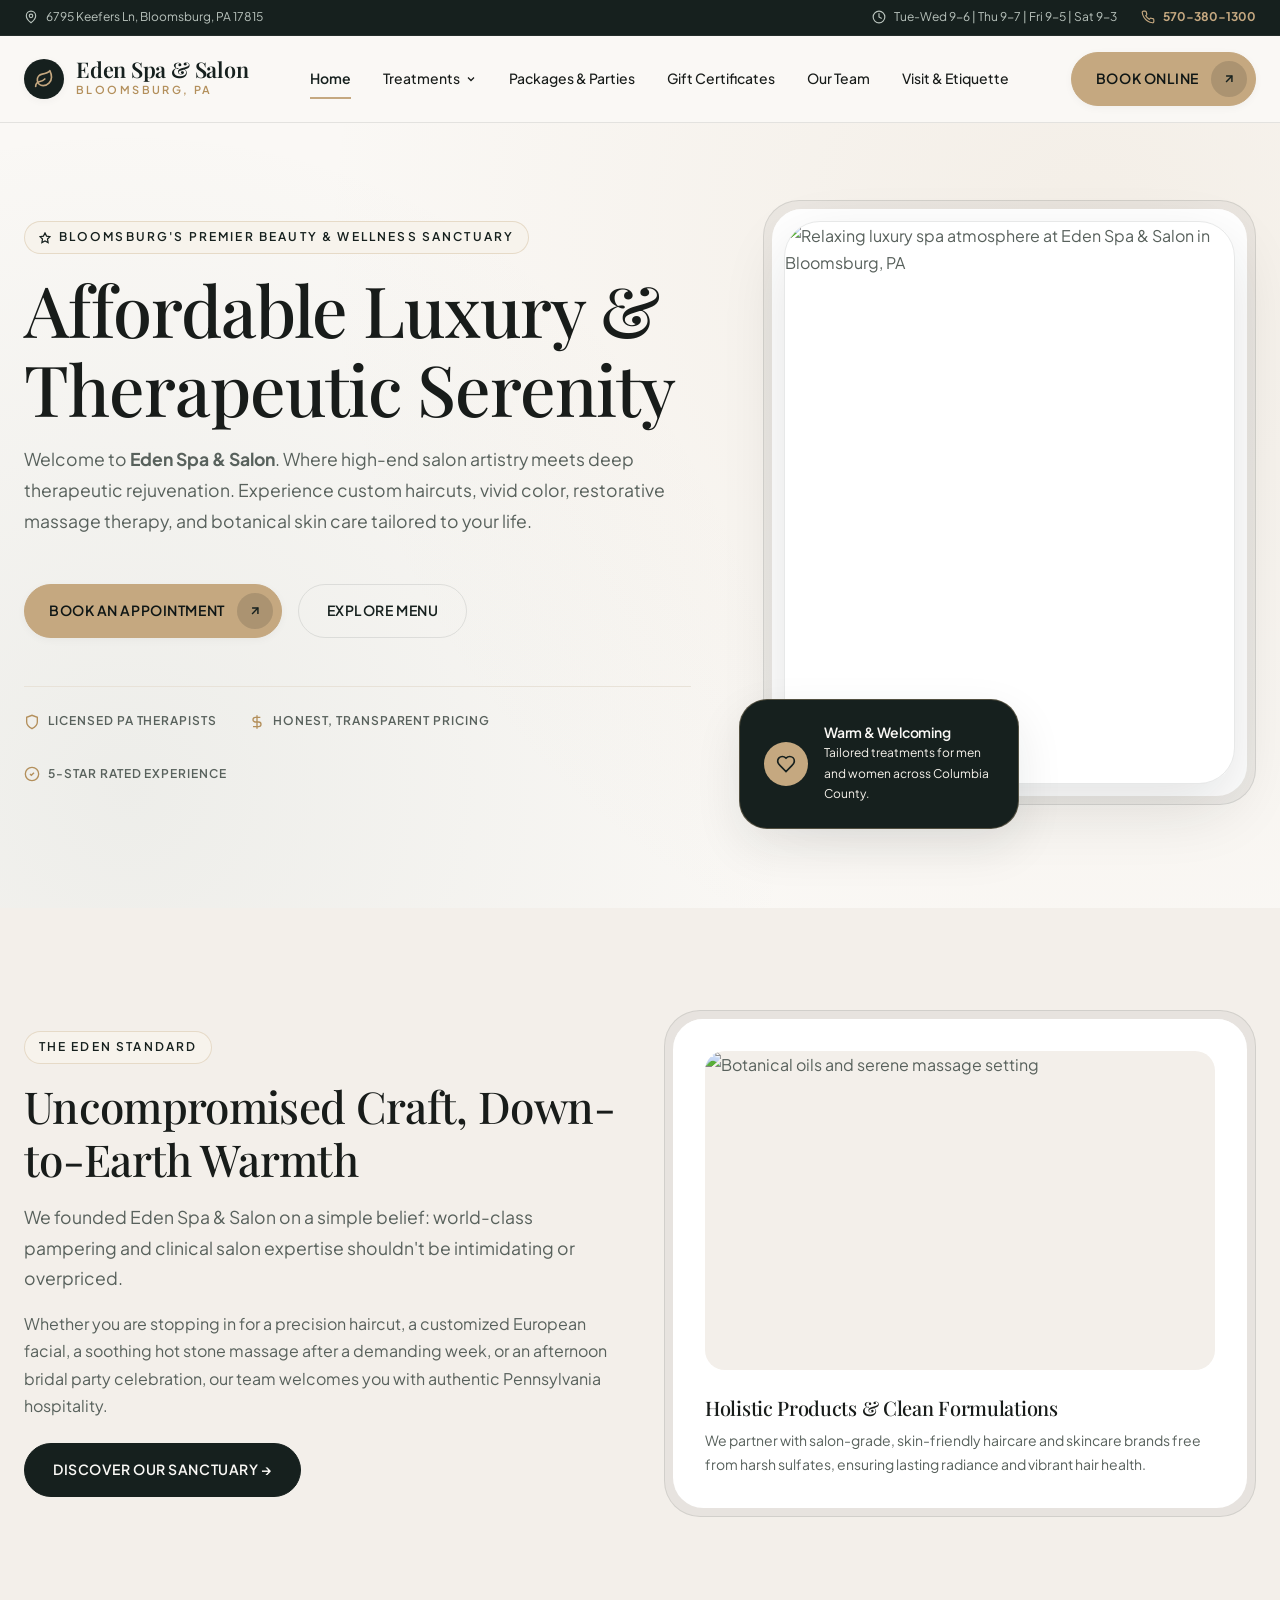
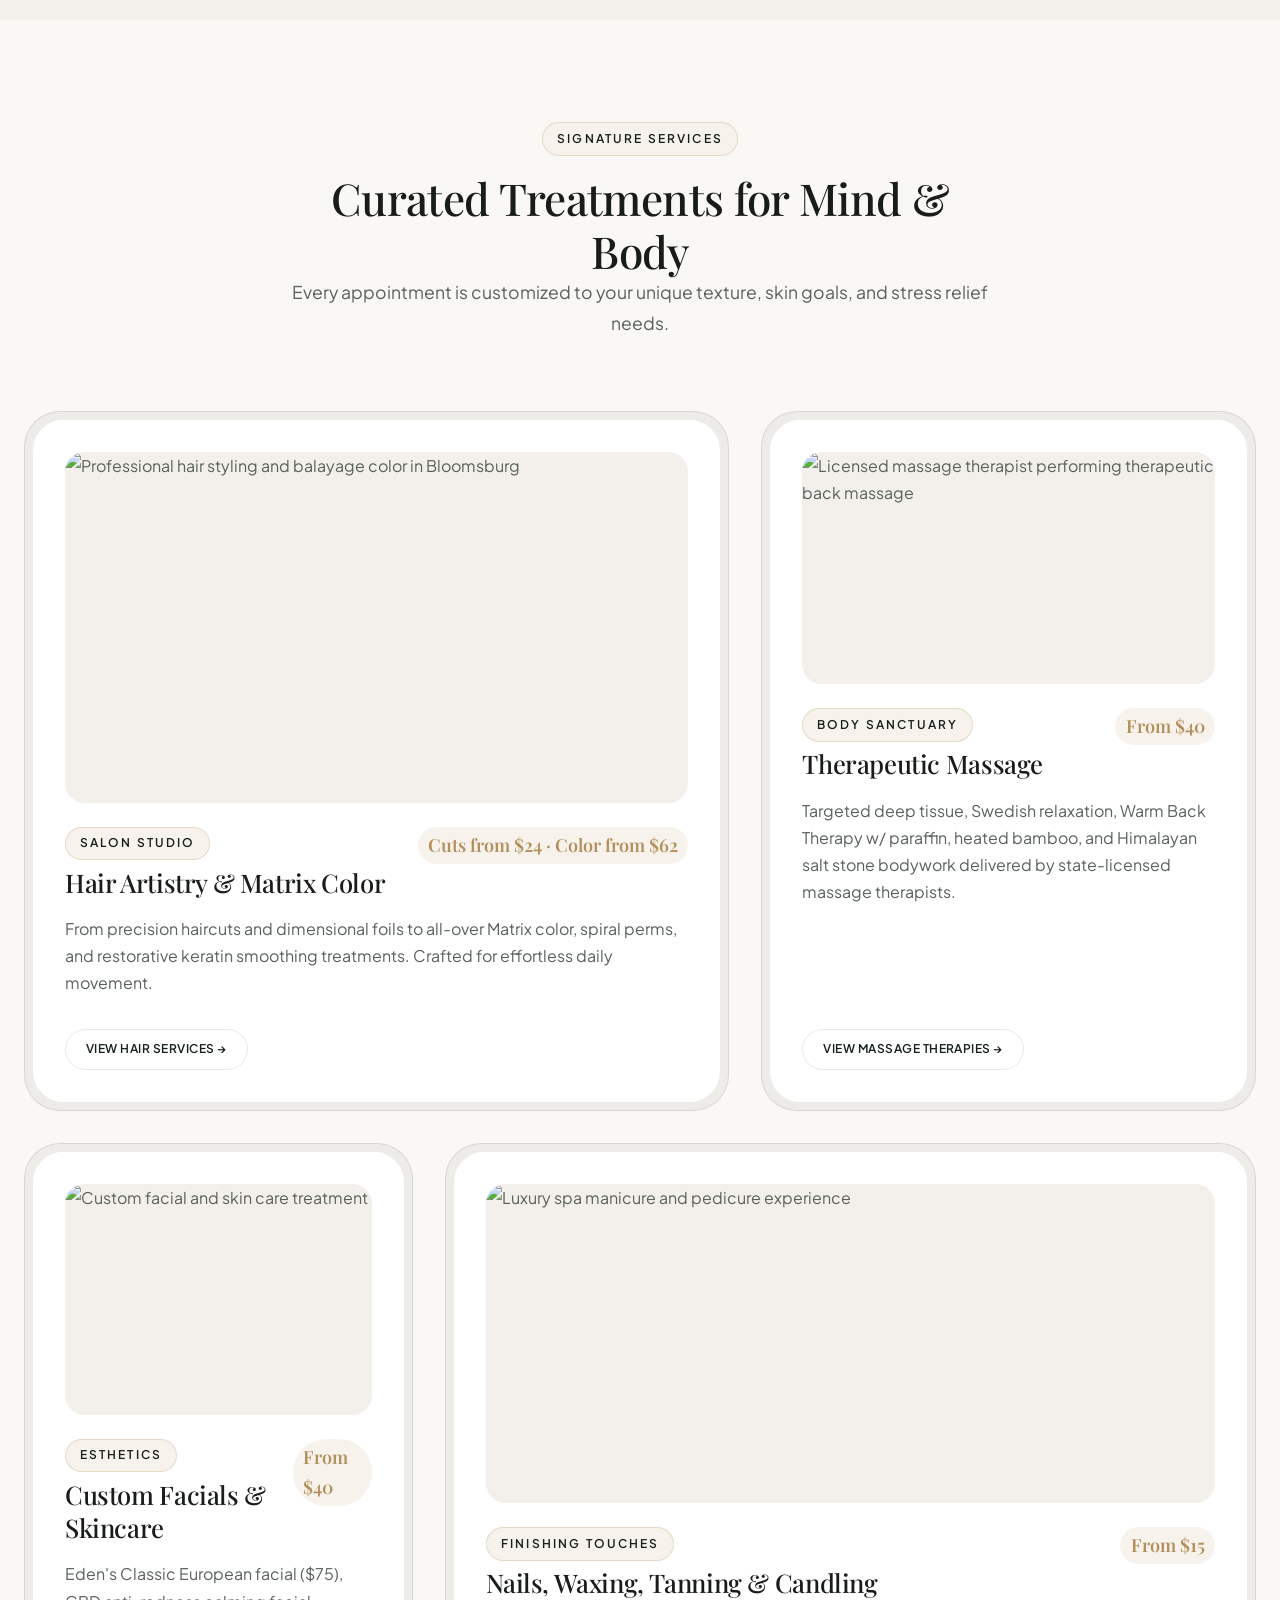
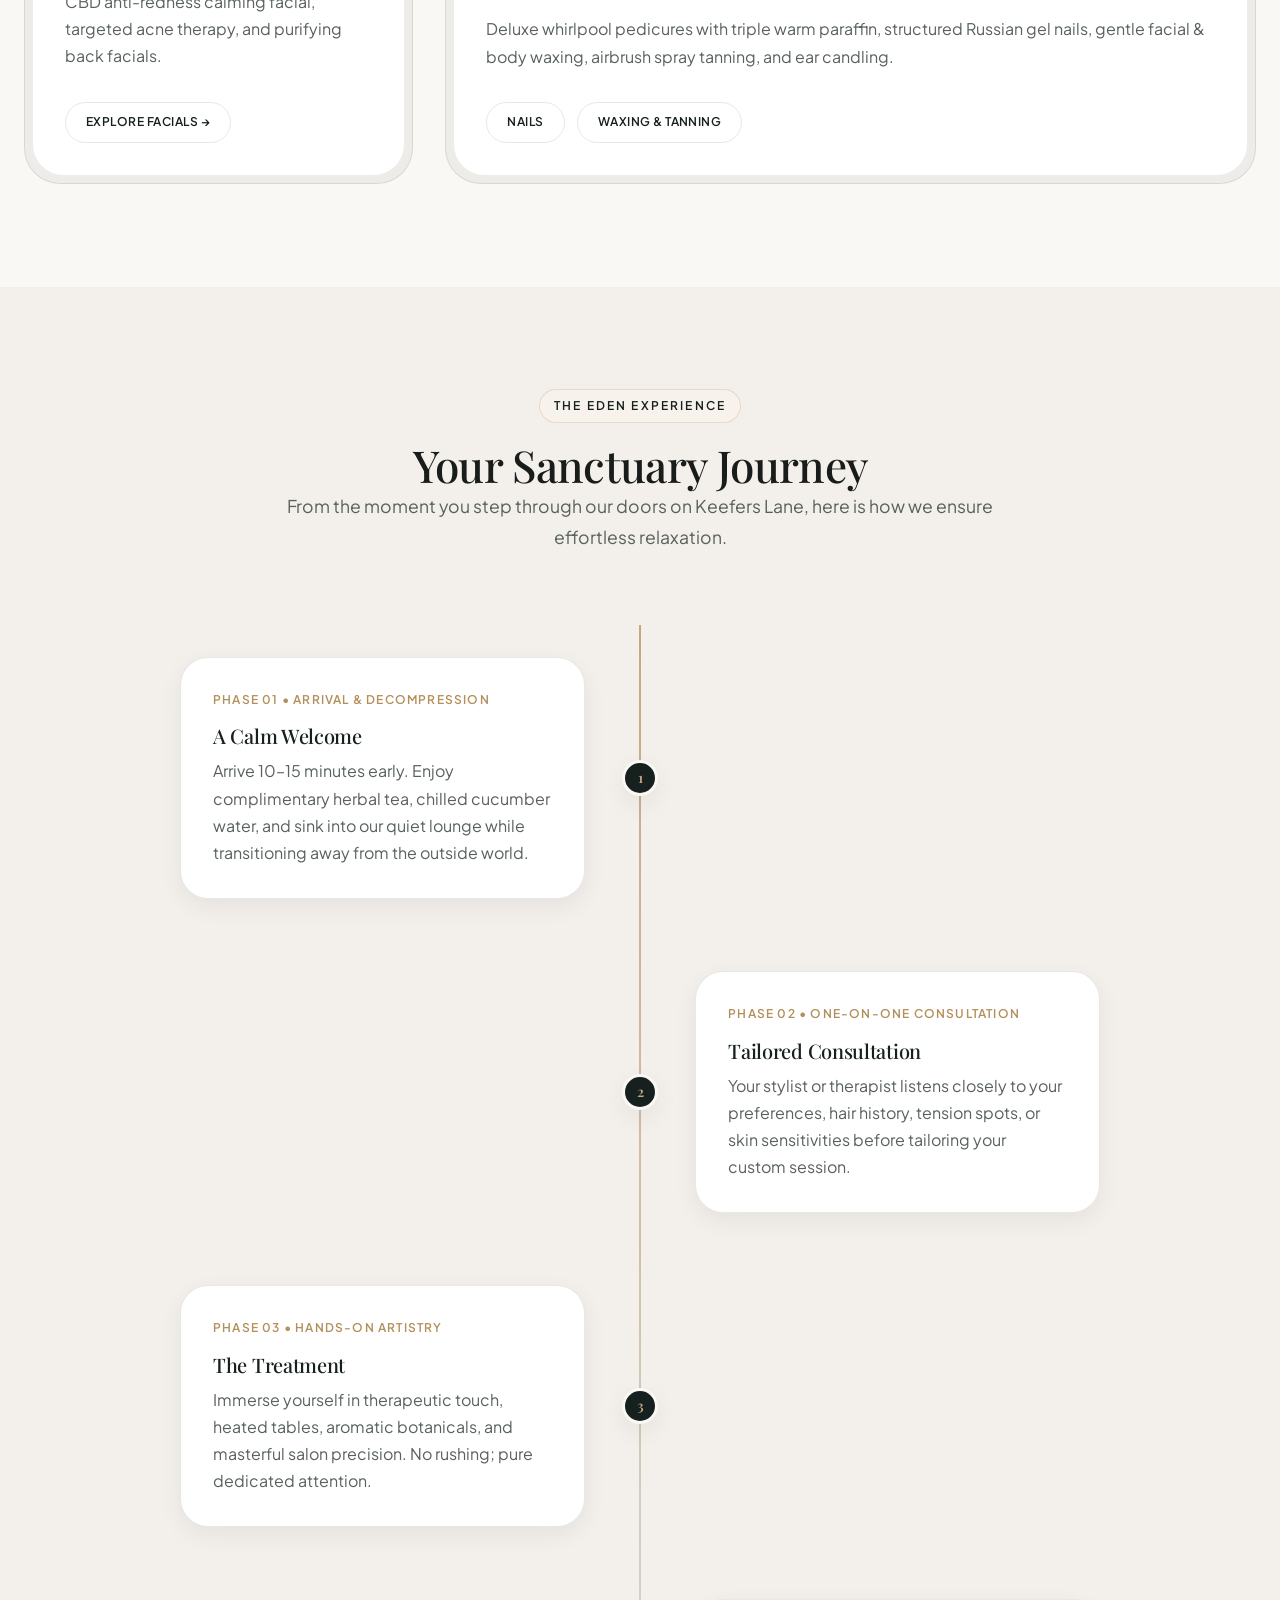
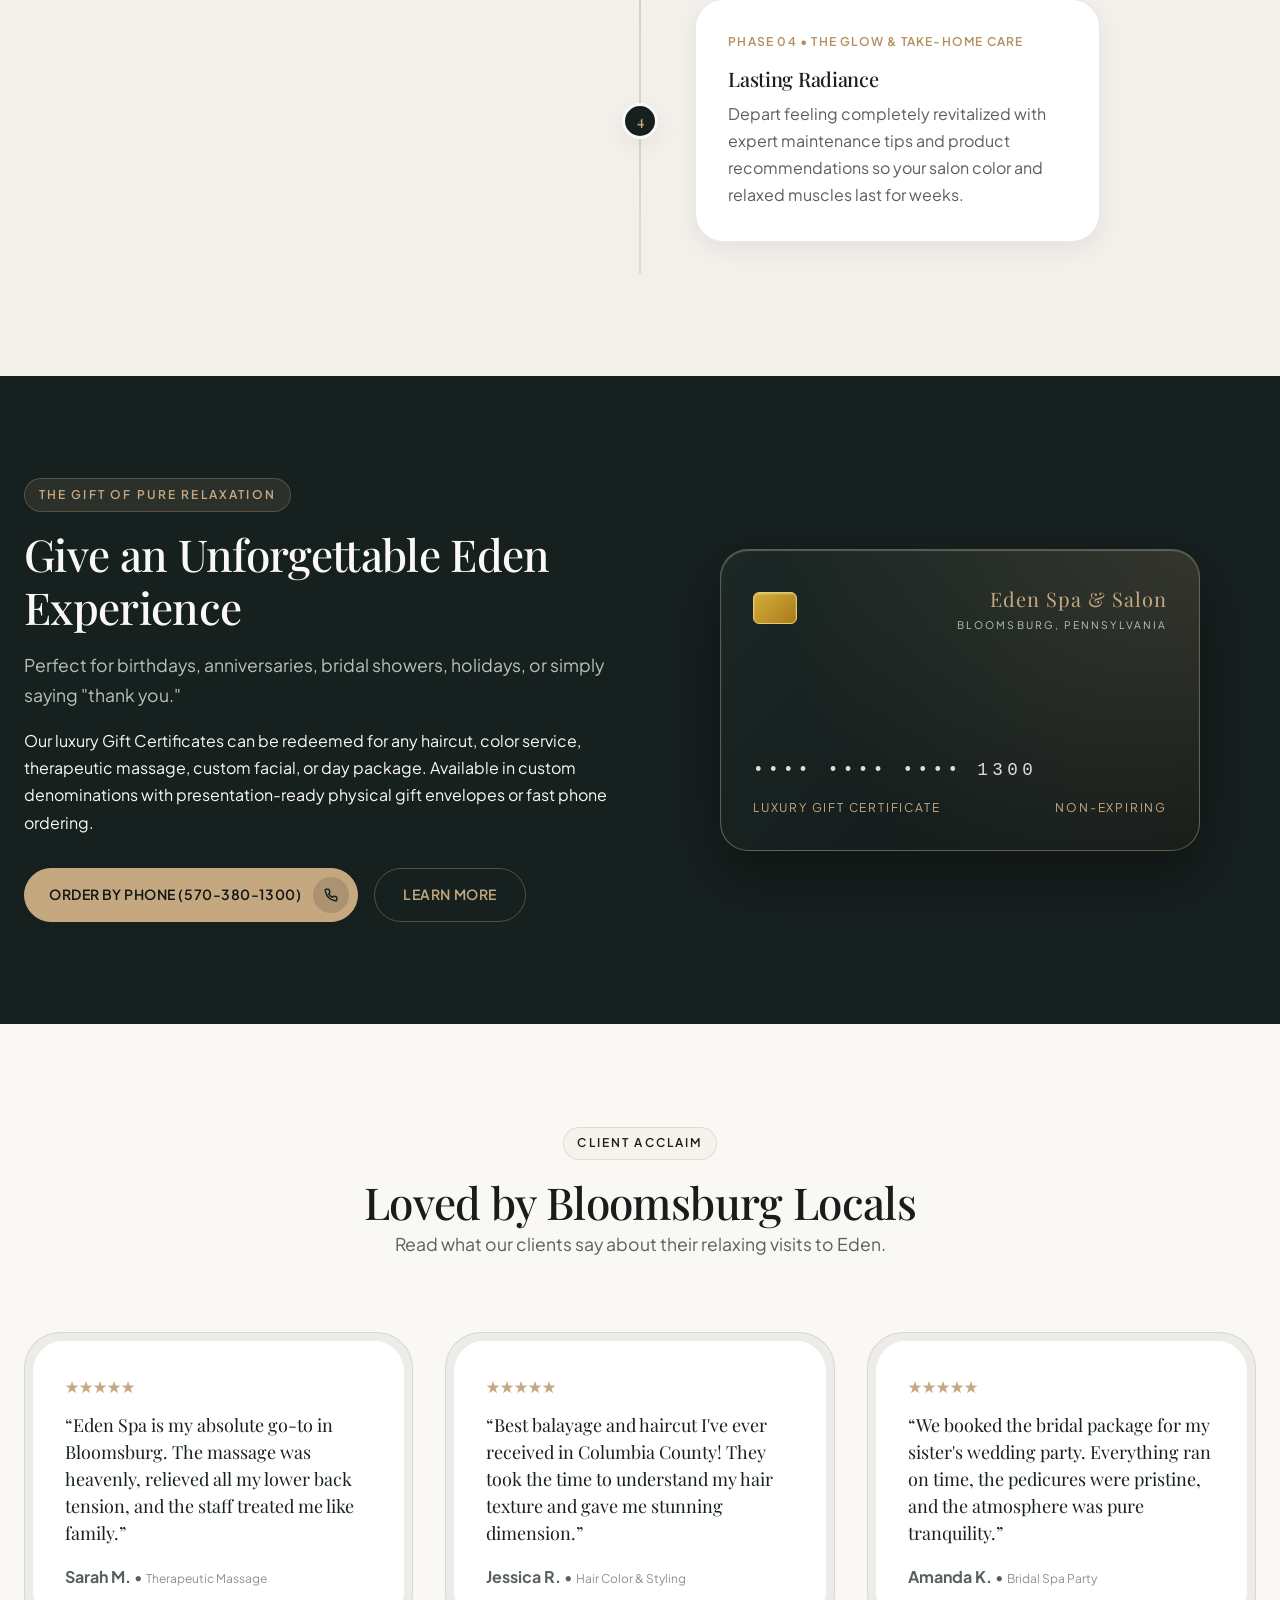
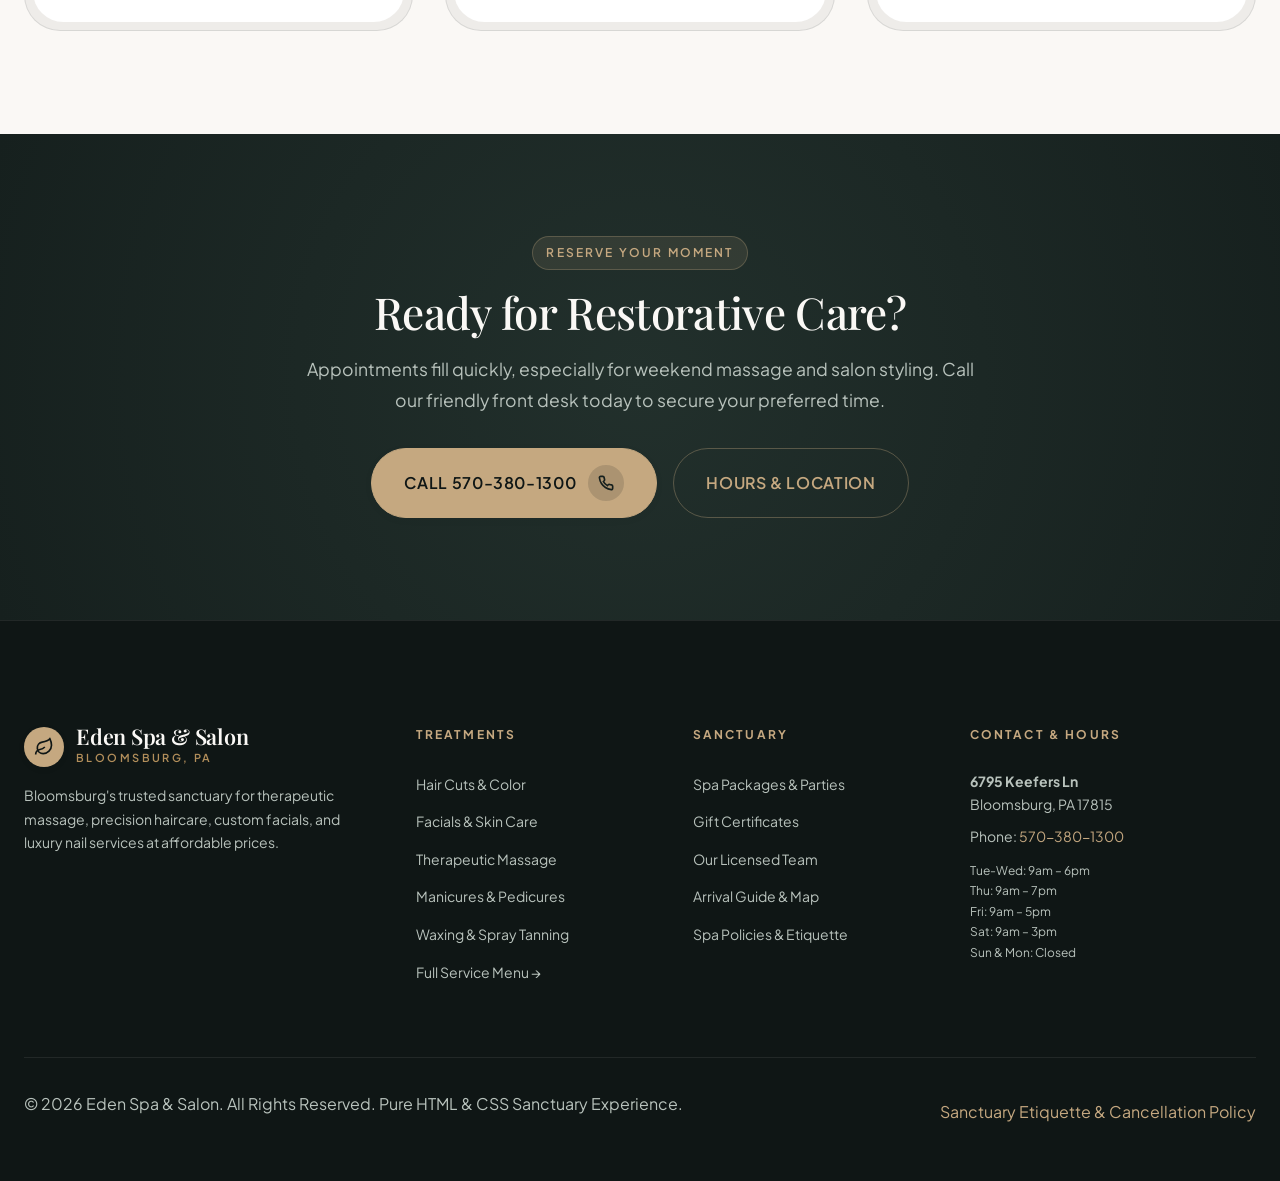
==== commit 150bee23: "feat: redesign Treatments mega menu into full-width luxury editorial banner matching reference layou" ====
--- a/index.html
+++ b/index.html
@@ -119,47 +119,68 @@
         <div class="nav-item">
           <a href="index.html" class="nav-link active">Home</a>
         </div>
-        <div class="nav-item">
+        <div class="nav-item nav-item-mega">
           <a href="treatments.html" class="nav-link">
             <span>Treatments</span>
             <svg width="12" height="12" viewBox="0 0 24 24" fill="none" stroke="currentColor" stroke-width="2.5"><path d="m6 9 6 6 6-6"/></svg>
           </a>
           <div class="dropdown-mega">
-            <div class="mega-grid">
-              <a href="hair.html" class="mega-item-card">
-                <span class="mega-item-title">Hair Studio &rarr;</span>
-                <span class="mega-item-desc">Precision cuts, styling, blowouts &amp; perms</span>
-                <span class="mega-item-rate">Cuts from $24 · Color from $62</span>
-              </a>
-              <a href="massage.html" class="mega-item-card">
-                <span class="mega-item-title">Massage Therapy &rarr;</span>
-                <span class="mega-item-desc">Deep tissue, Warm Back Therapy &amp; bamboo</span>
-                <span class="mega-item-rate">From $40 (30–90 mins)</span>
-              </a>
-              <a href="skincare.html" class="mega-item-card">
-                <span class="mega-item-title">Custom Facials &rarr;</span>
-                <span class="mega-item-desc">Classic European, CBD calming &amp; acne care</span>
-                <span class="mega-item-rate">From $40 (30–60 mins)</span>
-              </a>
-              <a href="nails.html" class="mega-item-card">
-                <span class="mega-item-title">Nail Sanctuary &rarr;</span>
-                <span class="mega-item-desc">Deluxe whirlpool pedicures &amp; gel overlays</span>
-                <span class="mega-item-rate">From $25 · Spa Pedi $50</span>
-              </a>
-              <a href="waxing-tanning.html" class="mega-item-card">
-                <span class="mega-item-title">Waxing &amp; Tanning &rarr;</span>
-                <span class="mega-item-desc">Gentle body waxing, airbrush tan &amp; ear candling</span>
-                <span class="mega-item-rate">Wax from $15 · Tan $35</span>
-              </a>
-              <a href="packages-parties.html" class="mega-item-card">
-                <span class="mega-item-title">Spa Packages &rarr;</span>
-                <span class="mega-item-desc">The Eden Escape (Pick 5) &amp; full day bliss</span>
-                <span class="mega-item-rate">Packages from $78 to $290</span>
-              </a>
-            </div>
-            <div class="mega-footer">
-              <span style="font-size: var(--text-xs); color: var(--color-text-muted);">Explore all 50+ services and transparent rates</span>
-              <a href="treatments.html" style="font-size: var(--text-xs); font-weight: 700; color: var(--color-gold-hover);">View Master Price Directory &rarr;</a>
+            <div class="container mega-container">
+              <!-- Top Meta Header Bar -->
+              <div class="mega-top-bar">
+                <span class="mega-top-tag">50+ Verified Treatments, Zero Hidden Pricing &amp; Transparent Rates</span>
+                <a href="treatments.html" class="mega-top-link">The Complete List &rarr;</a>
+              </div>
+
+              <!-- Section 1: By Treatment -->
+              <div class="mega-section-label">By Treatment</div>
+              <div class="mega-row-grid">
+                <a href="hair.html" class="mega-col-item">
+                  <span class="mega-col-title">Hair Studio &amp; Color</span>
+                  <span class="mega-col-price">From $24</span>
+                </a>
+                <a href="skincare.html" class="mega-col-item">
+                  <span class="mega-col-title">Facials &amp; Skin Care</span>
+                  <span class="mega-col-price">From $40</span>
+                </a>
+                <a href="massage.html" class="mega-col-item">
+                  <span class="mega-col-title">Therapeutic Massage</span>
+                  <span class="mega-col-price">From $40</span>
+                </a>
+                <a href="nails.html" class="mega-col-item">
+                  <span class="mega-col-title">Botanical Nail Care</span>
+                  <span class="mega-col-price">From $25</span>
+                </a>
+                <a href="waxing-tanning.html" class="mega-col-item">
+                  <span class="mega-col-title">Waxing &amp; Spray Tan</span>
+                  <span class="mega-col-price">From $15</span>
+                </a>
+              </div>
+
+              <!-- Section 2: By Occasion & Experience -->
+              <div class="mega-section-label">By Who It Is For &amp; Signature Packages</div>
+              <div class="mega-row-grid">
+                <a href="packages-parties.html" class="mega-col-item">
+                  <span class="mega-col-title">The Eden Escape (Pick 5)</span>
+                  <span class="mega-col-price">From $190</span>
+                </a>
+                <a href="packages-parties.html" class="mega-col-item">
+                  <span class="mega-col-title">Bridal &amp; Wedding Parties</span>
+                  <span class="mega-col-price">Custom Party</span>
+                </a>
+                <a href="packages-parties.html" class="mega-col-item">
+                  <span class="mega-col-title">Head-to-Toe Day of Beauty</span>
+                  <span class="mega-col-price">From $290</span>
+                </a>
+                <a href="hair.html" class="mega-col-item">
+                  <span class="mega-col-title">Gentlemen's Cuts &amp; Grooming</span>
+                  <span class="mega-col-price">From $24</span>
+                </a>
+                <a href="gift-certificates.html" class="mega-col-item">
+                  <span class="mega-col-title">Instant Gift Certificates</span>
+                  <span class="mega-col-price">From $25</span>
+                </a>
+              </div>
             </div>
           </div>
         </div>
--- a/styles.css
+++ b/styles.css
@@ -1647,91 +1647,170 @@
   align-items: center;
   flex-wrap: wrap;
   gap: var(--space-md);
+  padding-top: var(--space-xl);
+  margin-top: var(--space-2xl);
+  border-top: 1px solid rgba(255, 255, 255, 0.08);
+}
+
 /* --------------------------------------------------------------------------
-   17. PURE CSS MEGA MENU ENHANCEMENT
+   17. PURE CSS FULL-WIDTH EDITORIAL MEGA MENU (ARUNA / REFERENCE STYLE)
    -------------------------------------------------------------------------- */
+.nav-item-mega {
+  position: static;
+}
+
 .dropdown-mega {
   position: absolute;
   top: 100%;
-  left: 50%;
-  transform: translateX(-50%) translateY(8px) scale(0.98);
-  min-width: 680px;
-  max-width: 90vw;
-  background-color: var(--color-cream-card);
-  border: 1px solid var(--color-forest-border);
-  border-radius: var(--radius-xl);
-  padding: var(--space-lg);
-  box-shadow: var(--shadow-xl);
+  left: 0;
+  right: 0;
+  width: 100%;
+  background-color: #141E1C;
+  color: #FAF8F5;
+  border-top: 1px solid rgba(197, 168, 128, 0.25);
+  border-bottom: 2px solid rgba(197, 168, 128, 0.35);
+  box-shadow: 0 35px 70px rgba(0, 0, 0, 0.65);
+  padding: 2.25rem 0 2.75rem 0;
   opacity: 0;
   visibility: hidden;
-  transition: opacity var(--duration-fast) var(--ease-out),
-              transform var(--duration-fast) var(--ease-out),
-              visibility var(--duration-fast) var(--ease-out);
-  z-index: 120;
-}
-
-.nav-item:hover .dropdown-mega,
-.nav-item:focus-within .dropdown-mega {
+  pointer-events: none;
+  transform: translateY(-8px);
+  transition: opacity 240ms cubic-bezier(0.16, 1, 0.3, 1),
+              transform 240ms cubic-bezier(0.16, 1, 0.3, 1),
+              visibility 240ms ease;
+  z-index: 999;
+}
+
+/* Hover bridge: ensures mouse can traverse seamlessly from nav item into dropdown */
+.nav-item-mega::after {
+  content: '';
+  position: absolute;
+  top: 100%;
+  left: 0;
+  width: 100%;
+  height: 14px;
+}
+
+.nav-item-mega:hover .dropdown-mega,
+.nav-item-mega:focus-within .dropdown-mega {
   opacity: 1;
   visibility: visible;
-  transform: translateX(-50%) translateY(0) scale(1);
-}
-
-.mega-grid {
+  pointer-events: auto;
+  transform: translateY(0);
+}
+
+.mega-container {
+  max-width: 1320px;
+  margin: 0 auto;
+  padding: 0 var(--space-xl);
+}
+
+.mega-top-bar {
+  display: flex;
+  justify-content: space-between;
+  align-items: center;
+  padding-bottom: 1.25rem;
+  border-bottom: 1px solid rgba(255, 255, 255, 0.08);
+  margin-bottom: 1.75rem;
+}
+
+.mega-top-tag {
+  font-family: var(--font-sans);
+  font-size: 0.6875rem;
+  font-weight: 700;
+  letter-spacing: 0.16em;
+  text-transform: uppercase;
+  color: rgba(250, 248, 245, 0.65);
+}
+
+.mega-top-link {
+  font-family: var(--font-sans);
+  font-size: 0.75rem;
+  font-weight: 700;
+  letter-spacing: 0.12em;
+  text-transform: uppercase;
+  color: var(--color-gold);
+  text-decoration: none;
+  transition: color var(--duration-fast) var(--ease-out),
+              transform var(--duration-fast) var(--ease-out);
+  display: inline-flex;
+  align-items: center;
+  gap: 0.35rem;
+}
+
+.mega-top-link:hover {
+  color: var(--color-cream);
+  transform: translateX(3px);
+}
+
+.mega-section-label {
+  font-family: var(--font-sans);
+  font-size: 0.6875rem;
+  font-weight: 700;
+  letter-spacing: 0.16em;
+  text-transform: uppercase;
+  color: var(--color-gold);
+  margin-bottom: 0.75rem;
+  padding-left: 0.25rem;
+}
+
+.mega-row-grid {
   display: grid;
-  grid-template-columns: repeat(3, 1fr);
-  gap: var(--space-md);
-}
-
-.mega-item-card {
+  grid-template-columns: repeat(5, 1fr);
+  border-bottom: 1px solid rgba(255, 255, 255, 0.08);
+  margin-bottom: 1.75rem;
+}
+
+.mega-row-grid:last-of-type {
+  border-bottom: none;
+  margin-bottom: 0;
+}
+
+.mega-col-item {
   display: flex;
   flex-direction: column;
-  gap: 0.35rem;
-  padding: var(--space-md);
-  background-color: var(--color-cream);
-  border: 1px solid var(--color-cream-border);
-  border-radius: var(--radius-md);
+  justify-content: space-between;
+  padding: 1.25rem 1.25rem 1.5rem 1.25rem;
   text-decoration: none;
-  transition: all var(--duration-fast) var(--ease-out);
-}
-
-.mega-item-card:hover {
-  background-color: #FFFFFF;
-  border-color: var(--color-gold);
-  transform: translateY(-2px);
-  box-shadow: var(--shadow-sm);
-}
-
-.mega-item-title {
+  border-right: 1px solid rgba(255, 255, 255, 0.08);
+  transition: background-color var(--duration-fast) var(--ease-out),
+              transform var(--duration-fast) var(--ease-out);
+  min-height: 100px;
+}
+
+.mega-col-item:first-child {
+  padding-left: 0.5rem;
+}
+
+.mega-col-item:last-child {
+  border-right: none;
+}
+
+.mega-col-item:hover {
+  background-color: rgba(255, 255, 255, 0.04);
+}
+
+.mega-col-title {
   font-family: var(--font-serif);
-  font-size: var(--text-base);
-  font-weight: 600;
-  color: var(--color-forest);
-  display: flex;
-  align-items: center;
-  justify-content: space-between;
-}
-
-.mega-item-desc {
-  font-size: var(--text-xs);
-  color: var(--color-text-secondary);
-  line-height: 1.4;
-}
-
-.mega-item-rate {
-  font-size: var(--text-xs);
+  font-size: 1.15rem;
+  font-weight: 500;
+  color: #FAF8F5;
+  line-height: 1.25;
+  margin-bottom: 0.75rem;
+  transition: color var(--duration-fast) var(--ease-out);
+}
+
+.mega-col-item:hover .mega-col-title {
+  color: var(--color-gold-hover);
+}
+
+.mega-col-price {
+  font-family: var(--font-sans);
+  font-size: 0.75rem;
   font-weight: 700;
-  color: var(--color-gold-hover);
-  margin-top: 0.25rem;
-}
-
-.mega-footer {
-  margin-top: var(--space-md);
-  padding-top: var(--space-sm);
-  border-top: 1px solid var(--color-cream-border);
-  display: flex;
-  justify-content: space-between;
-  align-items: center;
+  letter-spacing: 0.08em;
+  text-transform: uppercase;
+  color: var(--color-gold);
 }
 
 /* --------------------------------------------------------------------------
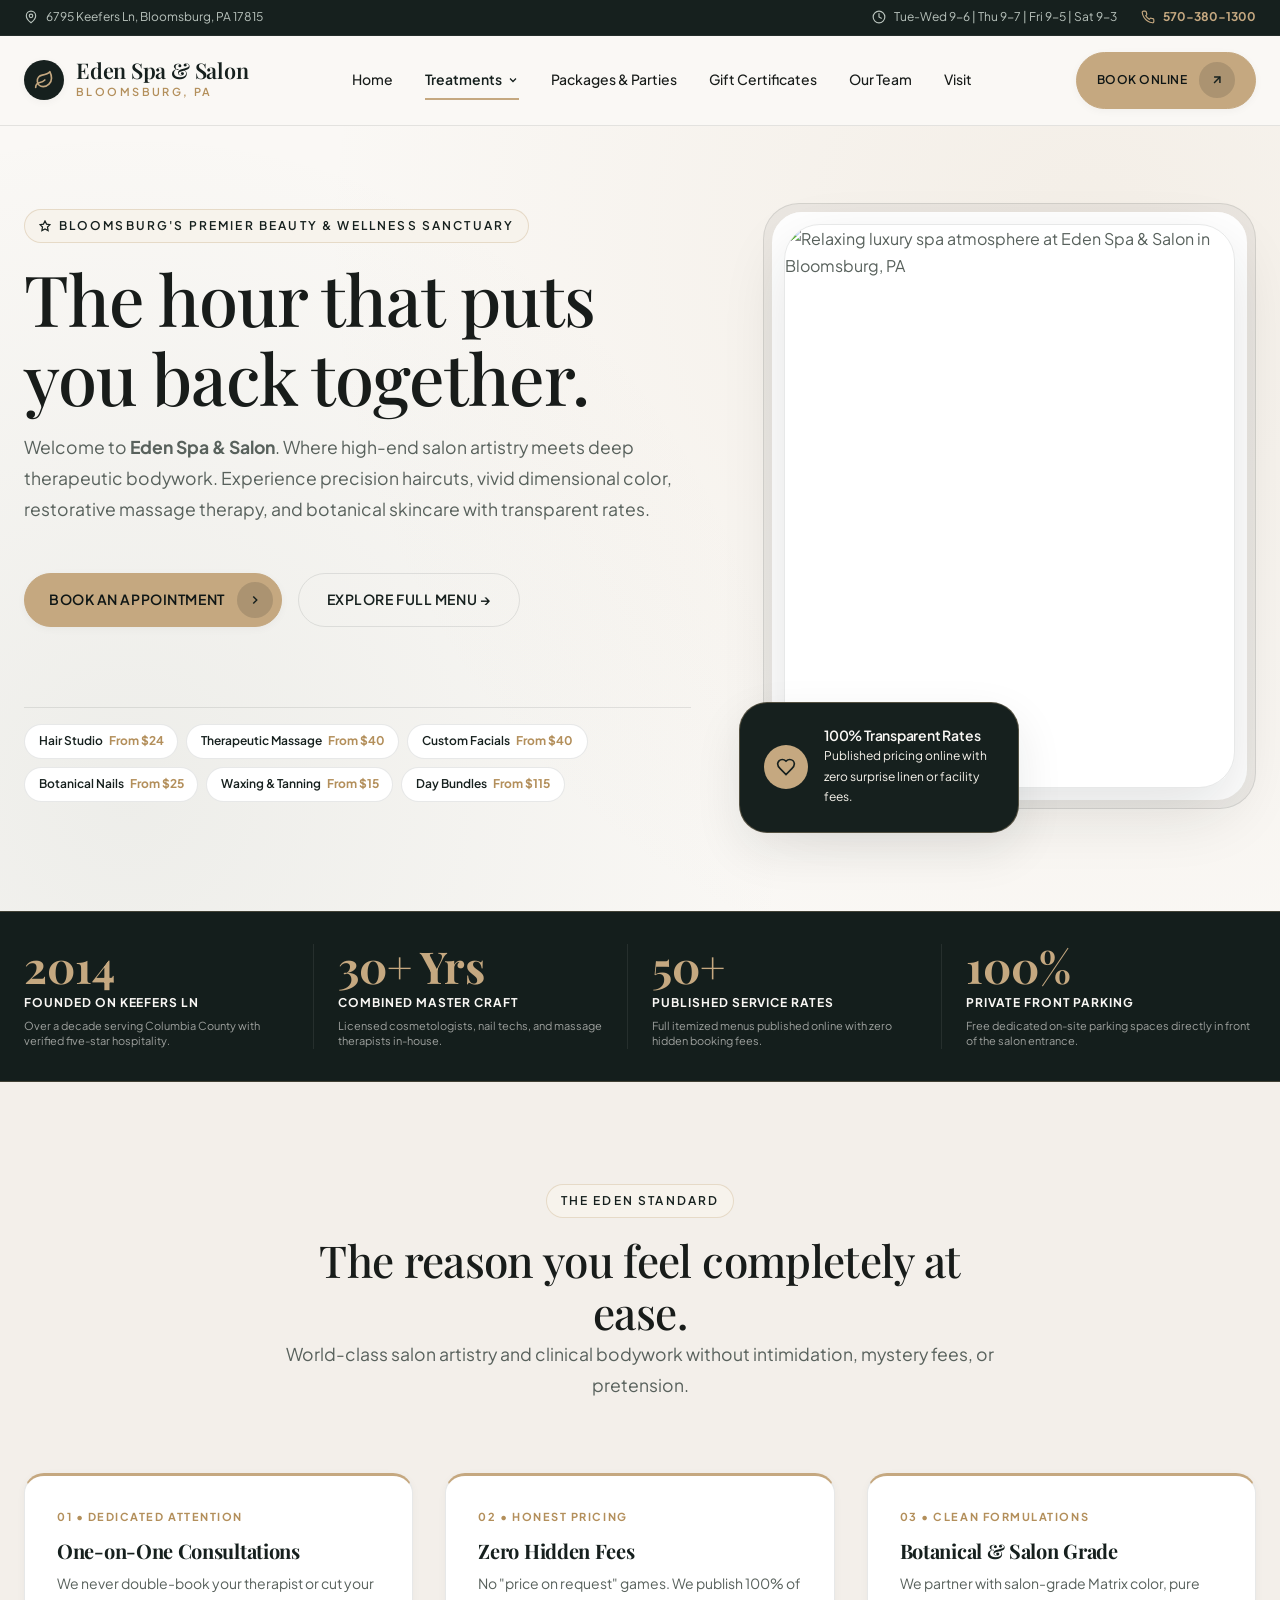
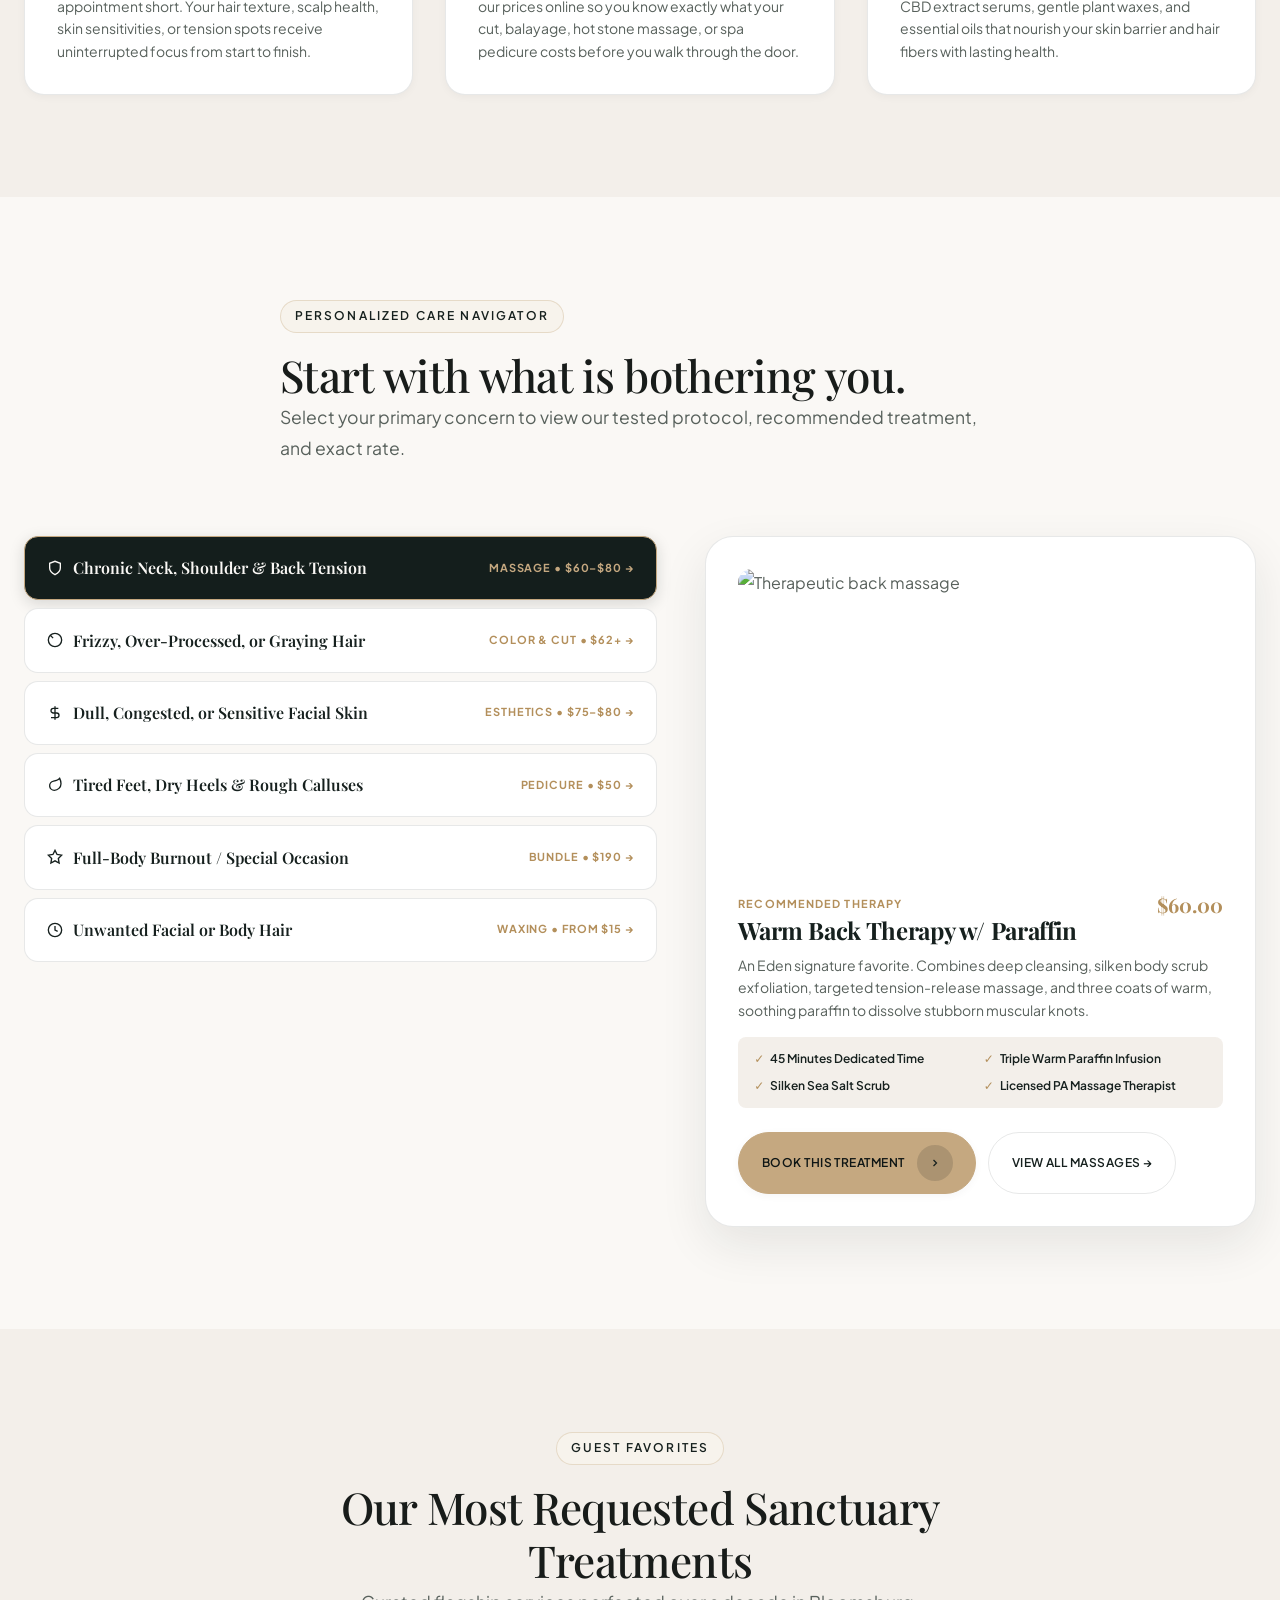
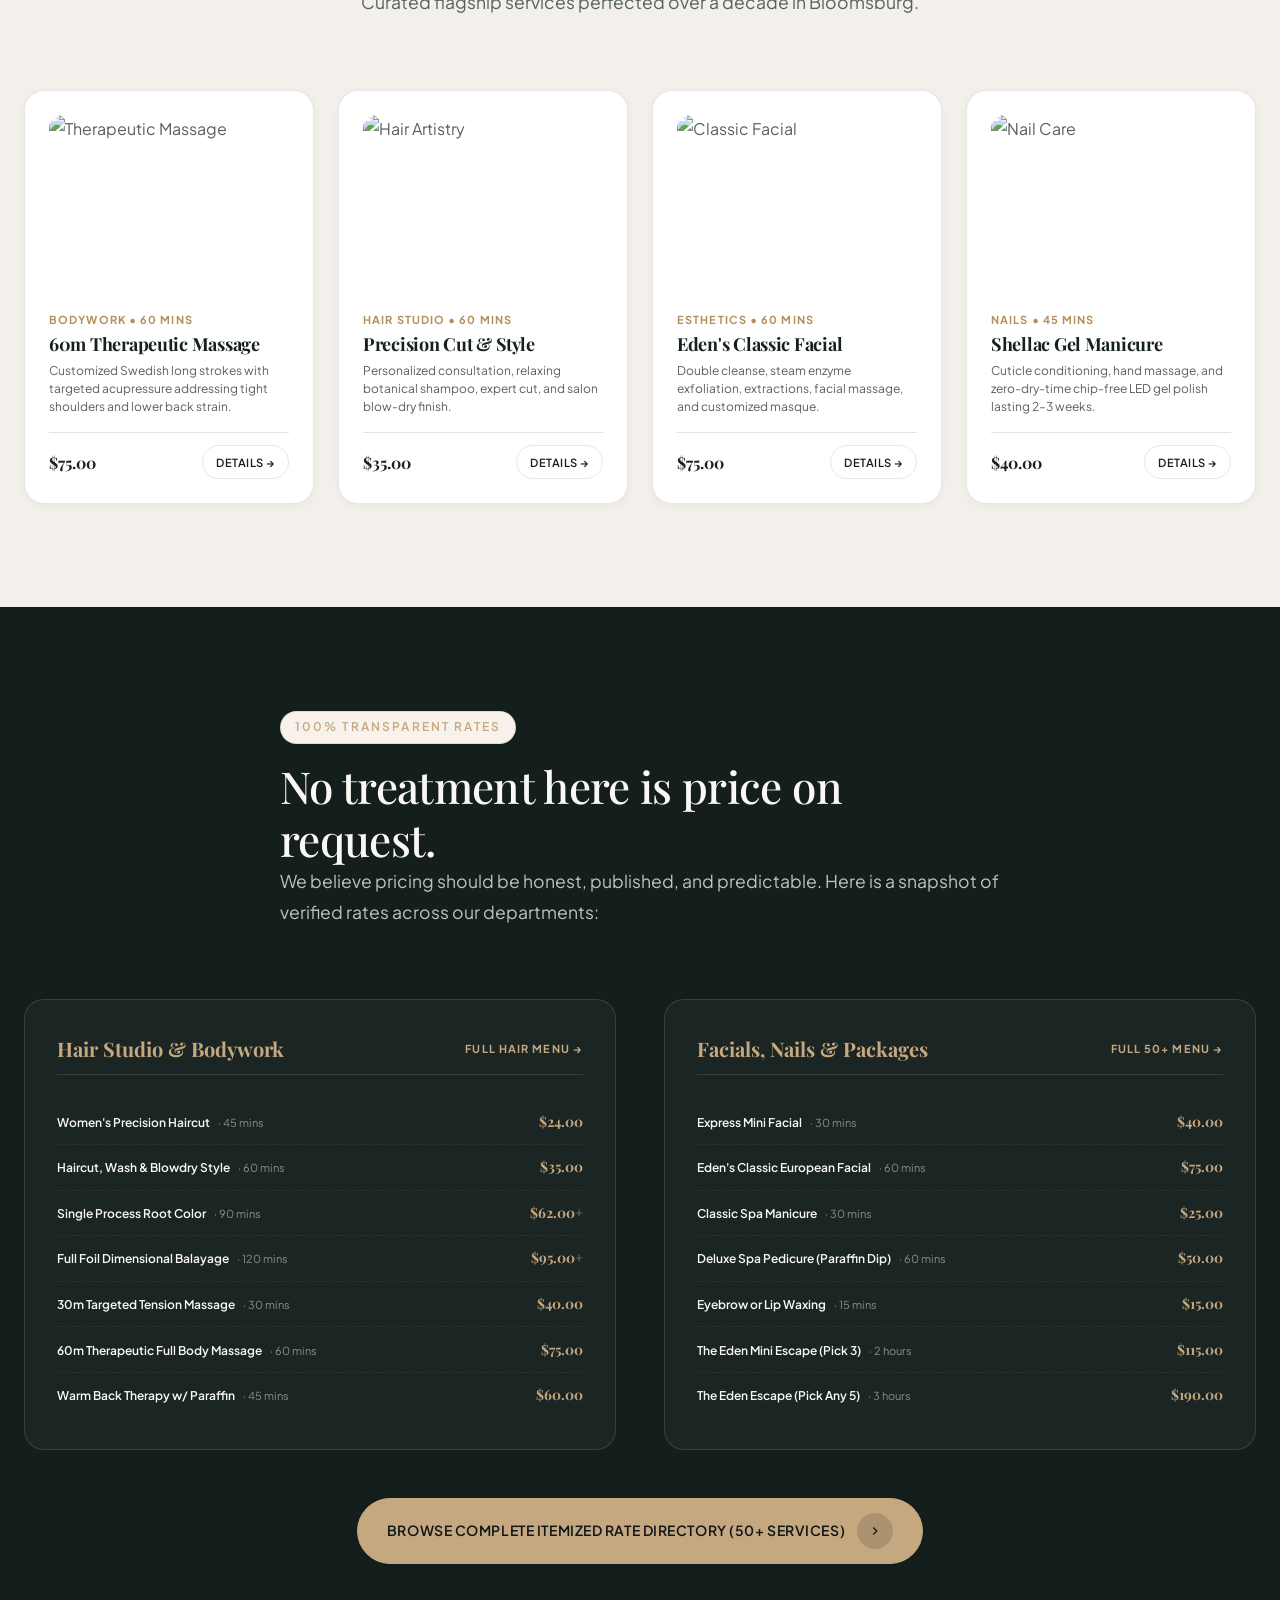
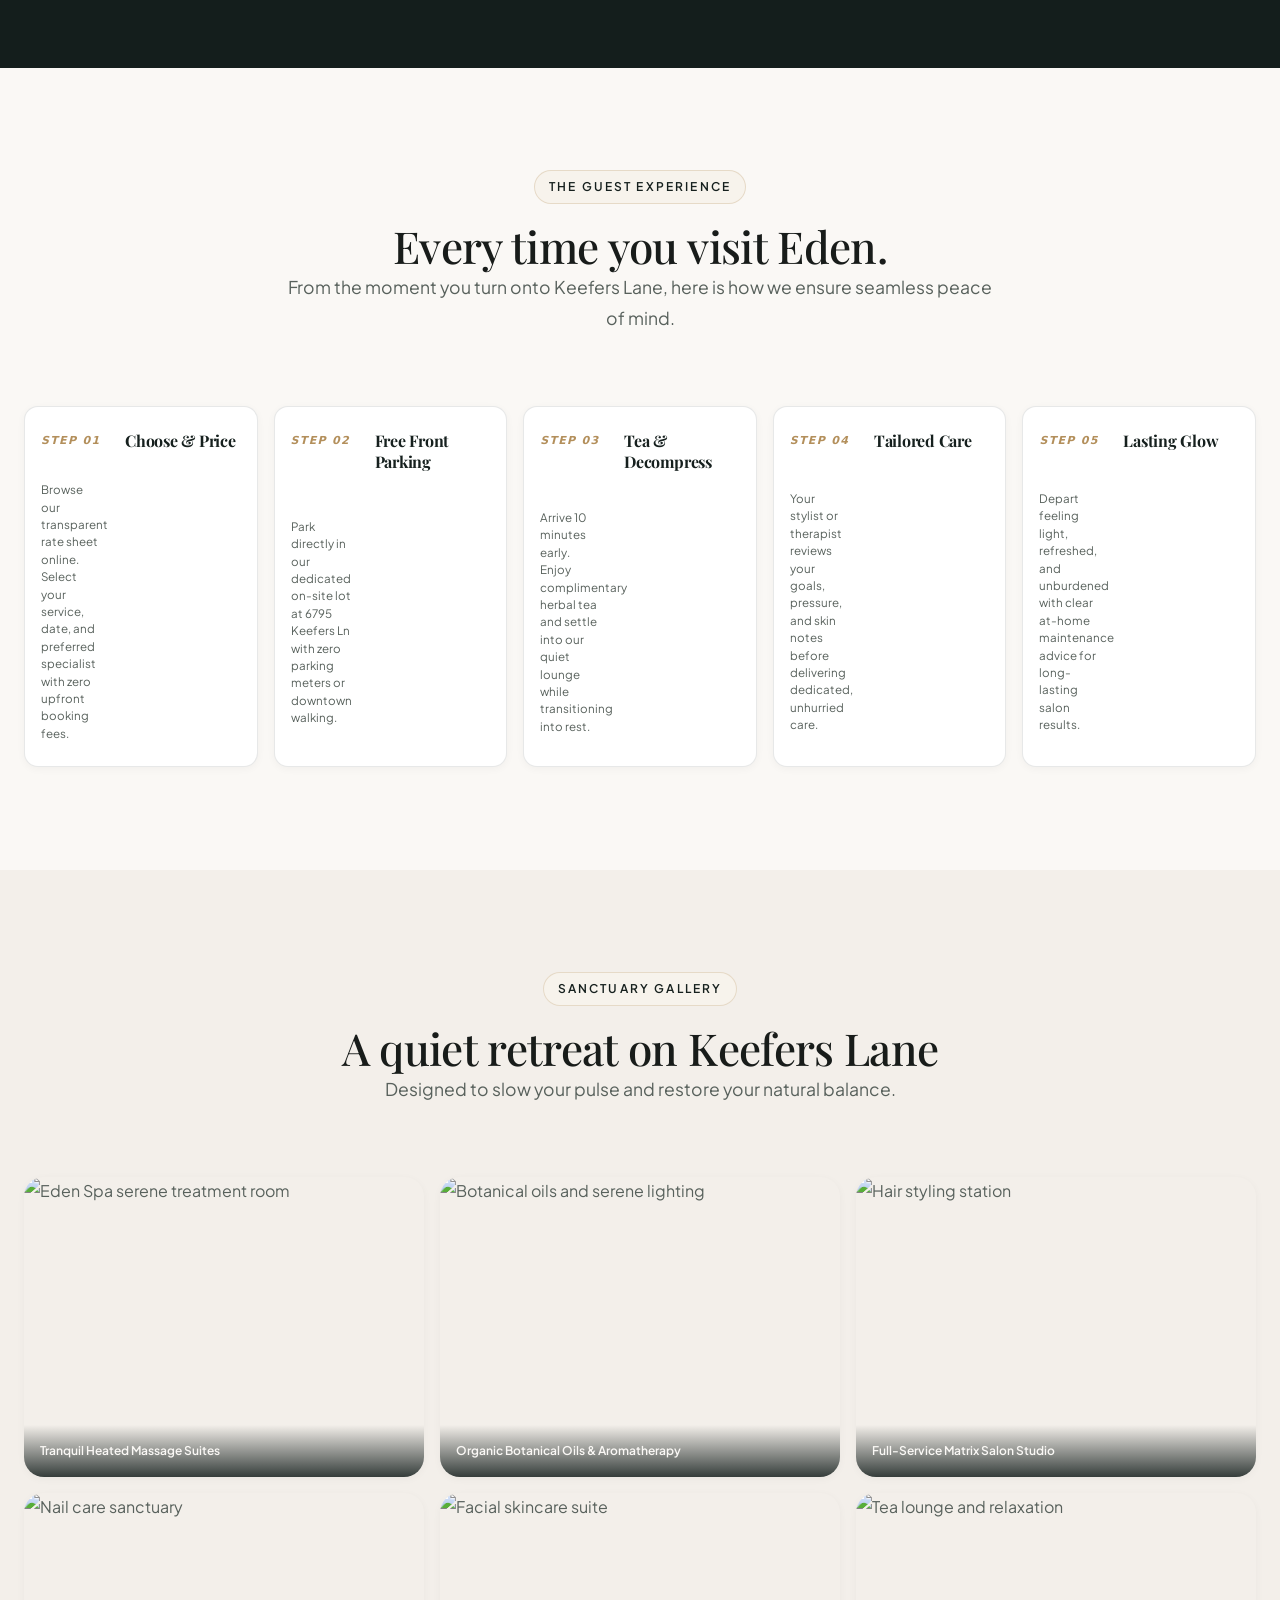
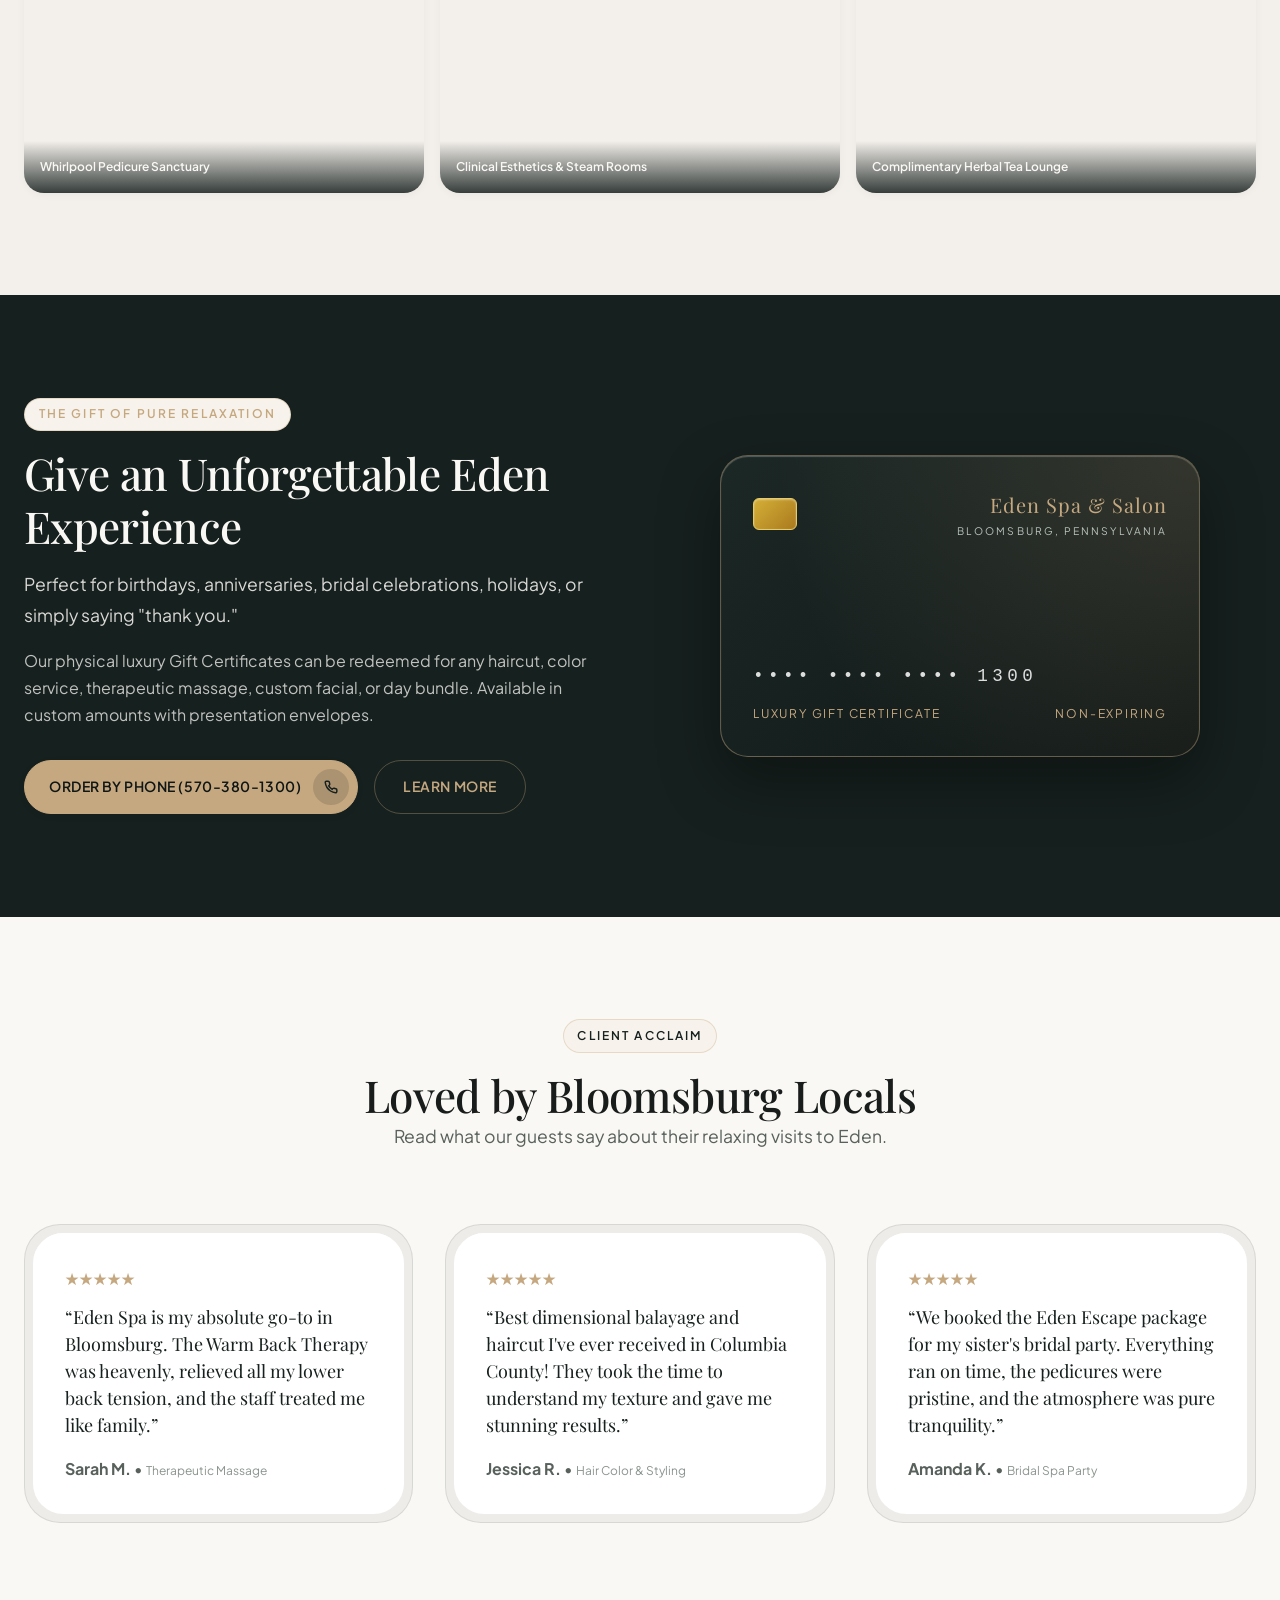
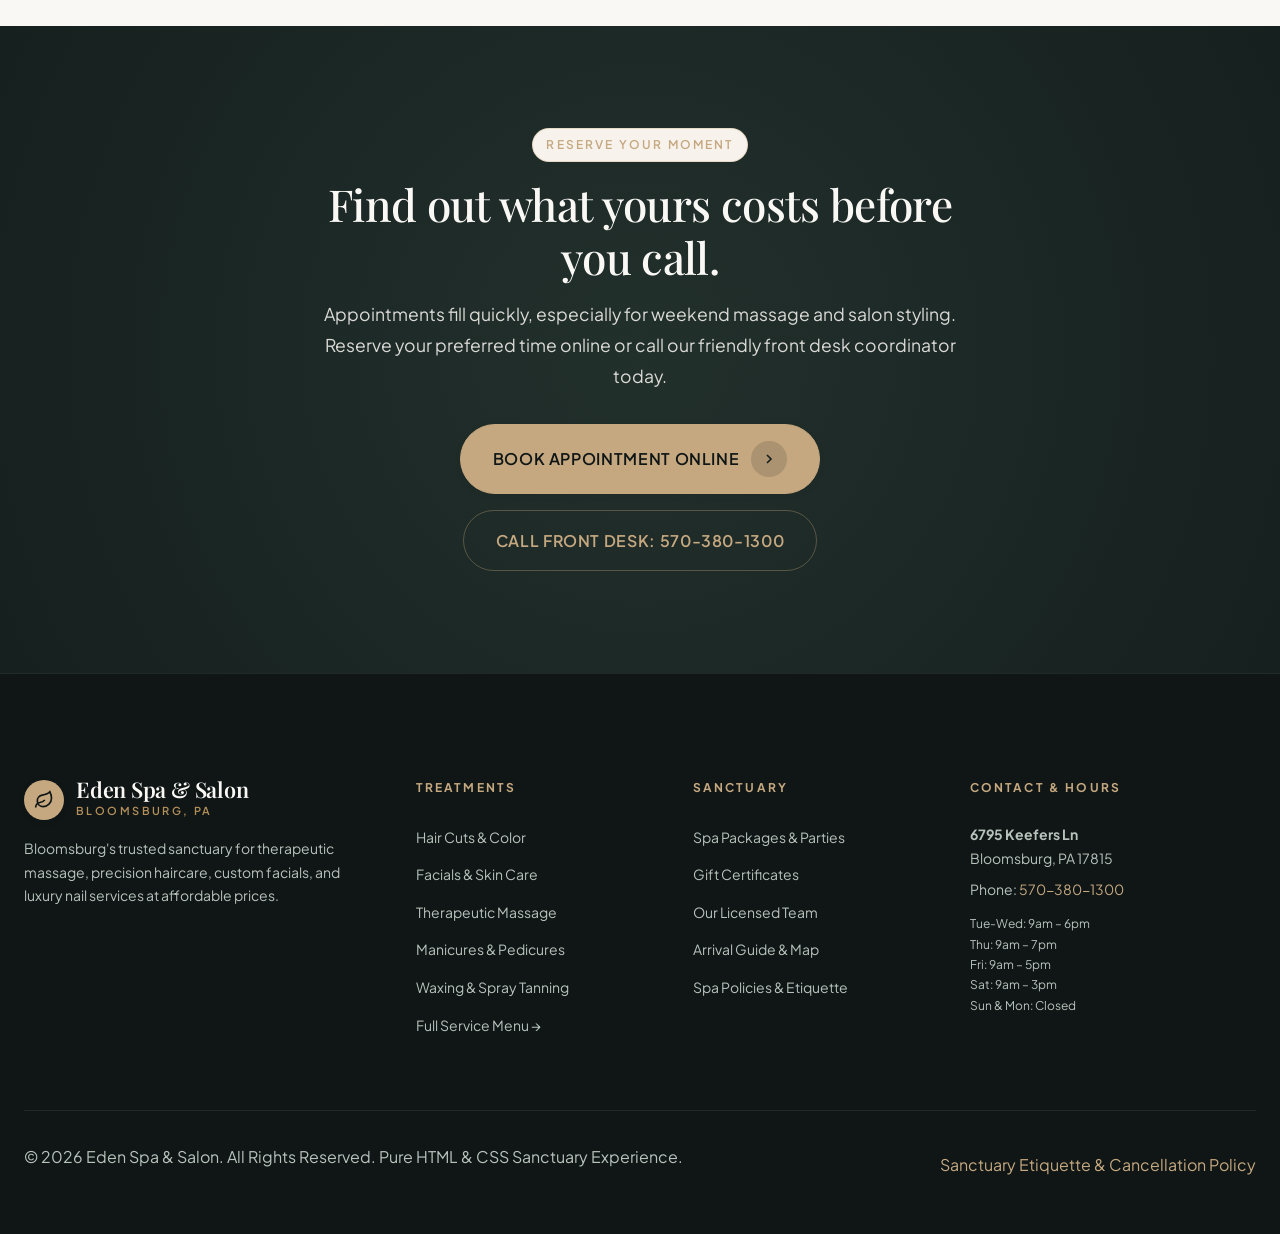
==== commit 247b13f7: "feat: elevate homepage with inspiration blueprint, concern navigator, proof bar, master rates, and a" ====
--- a/index.html
+++ b/index.html
@@ -3,13 +3,13 @@
 <head>
   <meta charset="UTF-8">
   <meta name="viewport" content="width=device-width, initial-scale=1.0">
-  <title>Eden Spa & Salon | Affordable Luxury & Serenity in Bloomsburg, PA</title>
-  <meta name="description" content="Discover affordable luxury at Eden Spa & Salon in Bloomsburg, PA. Professional hair styling, therapeutic massage, custom facials, nail care, waxing, and spa packages. Call 570-380-1300.">
+  <title>Eden Spa &amp; Salon | Affordable Luxury &amp; Serenity in Bloomsburg, PA</title>
+  <meta name="description" content="Discover affordable luxury at Eden Spa &amp; Salon in Bloomsburg, PA. Professional hair styling, therapeutic massage, custom facials, nail care, waxing, and spa packages. Call 570-380-1300.">
   <meta name="keywords" content="Eden Spa and Salon Bloomsburg PA, haircut and color styling Bloomsburg, licensed massage therapist PA, professional skin care and waxing, affordable spa packages Bloomsburg">
   
   <!-- OpenGraph / Social Sharing -->
   <meta property="og:type" content="website">
-  <meta property="og:title" content="Eden Spa & Salon | Sanctuary of Beauty & Wellness in Bloomsburg">
+  <meta property="og:title" content="Eden Spa &amp; Salon | Sanctuary of Beauty &amp; Wellness in Bloomsburg">
   <meta property="og:description" content="Relaxing therapeutic massage, modern hair artistry, botanical skin care, and luxury spa packages at affordable prices.">
   <meta property="og:url" content="https://edenspasalon.com/">
   
@@ -104,7 +104,7 @@
   <!-- Main Floating Site Header -->
   <header class="site-header">
     <div class="container nav-container">
-      <a href="index.html" class="brand-logo" aria-label="Eden Spa & Salon Home">
+      <a href="index.html" class="brand-logo" aria-label="Eden Spa &amp; Salon Home">
         <div class="brand-symbol">
           <svg width="20" height="20" viewBox="0 0 24 24" fill="none" stroke="currentColor" stroke-width="2" stroke-linecap="round" stroke-linejoin="round"><path d="M11 20A7 7 0 0 1 9.8 6.1C15.5 5 17 4.48 19 2c1 2 2 4.18 2 8 0 5.5-4.78 10-10 10Z"/><path d="M2 21c0-3 1.85-5.36 5.08-6C9.5 14.52 12 13 13 12"/></svg>
         </div>
@@ -114,25 +114,21 @@
         </div>
       </a>
 
-      <!-- Desktop Navigation Links -->
+      <!-- Desktop Nav with Full-Width Mega Menu -->
       <nav class="nav-links" aria-label="Primary Navigation">
-        <div class="nav-item">
-          <a href="index.html" class="nav-link active">Home</a>
-        </div>
+        <div class="nav-item"><a href="index.html" class="nav-link">Home</a></div>
         <div class="nav-item nav-item-mega">
-          <a href="treatments.html" class="nav-link">
+          <a href="treatments.html" class="nav-link active">
             <span>Treatments</span>
             <svg width="12" height="12" viewBox="0 0 24 24" fill="none" stroke="currentColor" stroke-width="2.5"><path d="m6 9 6 6 6-6"/></svg>
           </a>
           <div class="dropdown-mega">
             <div class="container mega-container">
-              <!-- Top Meta Header Bar -->
               <div class="mega-top-bar">
                 <span class="mega-top-tag">50+ Verified Treatments, Zero Hidden Pricing &amp; Transparent Rates</span>
                 <a href="treatments.html" class="mega-top-link">The Complete List &rarr;</a>
               </div>
 
-              <!-- Section 1: By Treatment -->
               <div class="mega-section-label">By Treatment</div>
               <div class="mega-row-grid">
                 <a href="hair.html" class="mega-col-item">
@@ -157,7 +153,6 @@
                 </a>
               </div>
 
-              <!-- Section 2: By Occasion & Experience -->
               <div class="mega-section-label">By Who It Is For &amp; Signature Packages</div>
               <div class="mega-row-grid">
                 <a href="packages-parties.html" class="mega-col-item">
@@ -184,23 +179,16 @@
             </div>
           </div>
         </div>
-        <div class="nav-item">
-          <a href="packages-parties.html" class="nav-link">Packages &amp; Parties</a>
-        </div>
-        <div class="nav-item">
-          <a href="gift-certificates.html" class="nav-link">Gift Certificates</a>
-        </div>
-        <div class="nav-item">
-          <a href="team.html" class="nav-link">Our Team</a>
-        </div>
-        <div class="nav-item">
-          <a href="visit.html" class="nav-link">Visit &amp; Etiquette</a>
-        </div>
+
+        <div class="nav-item"><a href="packages-parties.html" class="nav-link">Packages &amp; Parties</a></div>
+        <div class="nav-item"><a href="gift-certificates.html" class="nav-link">Gift Certificates</a></div>
+        <div class="nav-item"><a href="team.html" class="nav-link">Our Team</a></div>
+        <div class="nav-item"><a href="visit.html" class="nav-link">Visit</a></div>
       </nav>
 
       <!-- Header Booking CTA -->
       <div class="nav-actions">
-        <a href="book.html" class="btn btn-primary btn-nested" aria-label="Book appointment online">
+        <a href="book.html" class="btn btn-primary btn-nested" style="padding: 0.6rem 1.25rem; font-size: var(--text-xs);">
           <span>Book Online</span>
           <span class="btn-icon-pod">
             <svg width="14" height="14" viewBox="0 0 24 24" fill="none" stroke="currentColor" stroke-width="2.5"><line x1="7" y1="17" x2="17" y2="7"/><polyline points="7 7 17 7 17 17"/></svg>
@@ -229,18 +217,17 @@
       <div class="mobile-nav-item"><a href="packages-parties.html">Packages &amp; Parties</a></div>
       <div class="mobile-nav-item"><a href="gift-certificates.html">Gift Certificates</a></div>
       <div class="mobile-nav-item"><a href="team.html">Our Team</a></div>
-      <div class="mobile-nav-item"><a href="visit.html">Visit, Map &amp; Policies</a></div>
+      <div class="mobile-nav-item"><a href="visit.html">Visit &amp; Location</a></div>
+      <div class="mobile-nav-item"><a href="etiquette.html">Sanctuary Etiquette</a></div>
     </nav>
     <div style="margin-top: var(--space-xl);">
-      <a href="book.html" class="btn btn-primary" style="width: 100%;">
-        Book an Appointment Online
-      </a>
+      <a href="book.html" class="btn btn-primary" style="width: 100%;">Book an Appointment Online</a>
     </div>
   </div>
 
   <main id="main-content">
 
-    <!-- HERO SECTION -->
+    <!-- ================= 1. HERO SECTION ================= -->
     <section class="hero">
       <div class="container">
         <div class="hero-grid">
@@ -252,37 +239,50 @@
               <span>Bloomsburg's Premier Beauty &amp; Wellness Sanctuary</span>
             </div>
             
-            <h1>Affordable Luxury &amp; Therapeutic Serenity</h1>
+            <h1>The hour that puts you back together.</h1>
             
             <p class="lead" style="margin-top: var(--space-md);">
-              Welcome to <strong>Eden Spa &amp; Salon</strong>. Where high-end salon artistry meets deep therapeutic rejuvenation. Experience custom haircuts, vivid color, restorative massage therapy, and botanical skin care tailored to your life.
+              Welcome to <strong>Eden Spa &amp; Salon</strong>. Where high-end salon artistry meets deep therapeutic bodywork. Experience precision haircuts, vivid dimensional color, restorative massage therapy, and botanical skincare with transparent rates.
             </p>
 
             <div class="hero-actions">
               <a href="book.html" class="btn btn-primary btn-nested">
                 <span>Book an Appointment</span>
                 <span class="btn-icon-pod">
-                  <svg width="14" height="14" viewBox="0 0 24 24" fill="none" stroke="currentColor" stroke-width="2.5"><line x1="7" y1="17" x2="17" y2="7"/><polyline points="7 7 17 7 17 17"/></svg>
+                  <svg width="14" height="14" viewBox="0 0 24 24" fill="none" stroke="currentColor" stroke-width="2.5"><polyline points="9 18 15 12 9 6"/></svg>
                 </span>
               </a>
-              <a href="treatments.html" class="btn btn-outline">Explore Menu</a>
-            </div>
-
-            <!-- Trust Bar -->
-            <div class="hero-trust-bar">
-              <div class="trust-item">
-                <svg width="16" height="16" viewBox="0 0 24 24" fill="none" stroke="currentColor" stroke-width="2"><path d="M12 22s8-4 8-10V5l-8-3-8 3v7c0 6 8 10 8 10z"/></svg>
-                <span>Licensed PA Therapists</span>
-              </div>
-              <div class="trust-item">
-                <svg width="16" height="16" viewBox="0 0 24 24" fill="none" stroke="currentColor" stroke-width="2"><path d="M12 2v20M17 5H9.5a3.5 3.5 0 0 0 0 7h5a3.5 3.5 0 0 1 0 7H6"/></svg>
-                <span>Honest, Transparent Pricing</span>
-              </div>
-              <div class="trust-item">
-                <svg width="16" height="16" viewBox="0 0 24 24" fill="none" stroke="currentColor" stroke-width="2"><circle cx="12" cy="12" r="10"/><path d="m9 12 2 2 4-4"/></svg>
-                <span>5-Star Rated Experience</span>
-              </div>
-            </div>
+              <a href="treatments.html" class="btn btn-outline">Explore Full Menu &rarr;</a>
+            </div>
+
+            <!-- Quick Category Pill Jump Strip -->
+            <div class="home-pill-strip">
+              <a href="hair.html" class="home-pill">
+                <span>Hair Studio</span>
+                <span class="home-pill-price">From $24</span>
+              </a>
+              <a href="massage.html" class="home-pill">
+                <span>Therapeutic Massage</span>
+                <span class="home-pill-price">From $40</span>
+              </a>
+              <a href="skincare.html" class="home-pill">
+                <span>Custom Facials</span>
+                <span class="home-pill-price">From $40</span>
+              </a>
+              <a href="nails.html" class="home-pill">
+                <span>Botanical Nails</span>
+                <span class="home-pill-price">From $25</span>
+              </a>
+              <a href="waxing-tanning.html" class="home-pill">
+                <span>Waxing &amp; Tanning</span>
+                <span class="home-pill-price">From $15</span>
+              </a>
+              <a href="packages-parties.html" class="home-pill">
+                <span>Day Bundles</span>
+                <span class="home-pill-price">From $115</span>
+              </a>
+            </div>
+
           </div>
 
           <!-- Hero Double-Bezel Media Card -->
@@ -290,7 +290,7 @@
             <div class="double-bezel">
               <div class="double-bezel-inner" style="padding: 0.75rem;">
                 <div class="hero-media-wrapper">
-                  <img src="https://images.unsplash.com/photo-1540555700478-4be289fbecef?auto=format&fit=crop&w=1000&q=80" alt="Relaxing luxury spa atmosphere at Eden Spa & Salon in Bloomsburg, PA" loading="lazy">
+                  <img src="https://images.unsplash.com/photo-1540555700478-4be289fbecef?auto=format&fit=crop&w=1000&q=80" alt="Relaxing luxury spa atmosphere at Eden Spa &amp; Salon in Bloomsburg, PA" loading="lazy">
                 </div>
               </div>
             </div>
@@ -301,8 +301,8 @@
                 <svg width="20" height="20" viewBox="0 0 24 24" fill="none" stroke="currentColor" stroke-width="2"><path d="M19 14c1.49-1.46 3-3.21 3-5.5A5.5 5.5 0 0 0 16.5 3c-1.76 0-3 .5-4.5 2-1.5-1.5-2.74-2-4.5-2A5.5 5.5 0 0 0 2 8.5c0 2.3 1.5 4.05 3 5.5l7 7Z"/></svg>
               </div>
               <div class="badge-text">
-                <h5>Warm &amp; Welcoming</h5>
-                <p>Tailored treatments for men and women across Columbia County.</p>
+                <h5>100% Transparent Rates</h5>
+                <p>Published pricing online with zero surprise linen or facility fees.</p>
               </div>
             </div>
           </div>
@@ -311,218 +311,672 @@
       </div>
     </section>
 
-    <!-- EDITORIAL PHILOSOPHY INTRO -->
+    <!-- ================= 2. PROOF METRIC STRIP (DARK OBSIDIAN) ================= -->
+    <section class="proof-metric-bar" aria-label="Eden Spa verified credentials">
+      <div class="container">
+        <div class="proof-metric-grid">
+          <div class="proof-metric-item">
+            <div class="proof-metric-num">2014</div>
+            <div class="proof-metric-label">Founded on Keefers Ln</div>
+            <div class="proof-metric-sub">Over a decade serving Columbia County with verified five-star hospitality.</div>
+          </div>
+          <div class="proof-metric-item">
+            <div class="proof-metric-num">30+ Yrs</div>
+            <div class="proof-metric-label">Combined Master Craft</div>
+            <div class="proof-metric-sub">Licensed cosmetologists, nail techs, and massage therapists in-house.</div>
+          </div>
+          <div class="proof-metric-item">
+            <div class="proof-metric-num">50+</div>
+            <div class="proof-metric-label">Published Service Rates</div>
+            <div class="proof-metric-sub">Full itemized menus published online with zero hidden booking fees.</div>
+          </div>
+          <div class="proof-metric-item">
+            <div class="proof-metric-num">100%</div>
+            <div class="proof-metric-label">Private Front Parking</div>
+            <div class="proof-metric-sub">Free dedicated on-site parking spaces directly in front of the salon entrance.</div>
+          </div>
+        </div>
+      </div>
+    </section>
+
+    <!-- ================= 3. EDITORIAL PHILOSOPHY (3 PILLARS) ================= -->
     <section class="section section-subtle">
       <div class="container">
-        <div class="grid-2" style="align-items: center;">
-          <div>
-            <div class="eyebrow">The Eden Standard</div>
-            <h2>Uncompromised Craft, Down-to-Earth Warmth</h2>
-            <p class="lead" style="margin-top: var(--space-md);">
-              We founded Eden Spa &amp; Salon on a simple belief: world-class pampering and clinical salon expertise shouldn't be intimidating or overpriced.
-            </p>
-            <p>
-              Whether you are stopping in for a precision haircut, a customized European facial, a soothing hot stone massage after a demanding week, or an afternoon bridal party celebration, our team welcomes you with authentic Pennsylvania hospitality.
-            </p>
-            <div style="margin-top: var(--space-lg);">
-              <a href="visit.html" class="btn btn-forest">Discover Our Sanctuary &rarr;</a>
-            </div>
-          </div>
-
-          <div class="double-bezel">
-            <div class="double-bezel-inner">
-              <div class="card-media" style="aspect-ratio: 16/10;">
-                <img src="https://images.unsplash.com/photo-1560750588-73207b1ef5b8?auto=format&fit=crop&w=800&q=80" alt="Botanical oils and serene massage setting" loading="lazy">
-              </div>
-              <h4 style="margin-bottom: var(--space-xs);">Holistic Products &amp; Clean Formulations</h4>
-              <p style="font-size: var(--text-sm); margin-bottom: 0;">
-                We partner with salon-grade, skin-friendly haircare and skincare brands free from harsh sulfates, ensuring lasting radiance and vibrant hair health.
-              </p>
-            </div>
+        <div class="section-title-wrap">
+          <div class="eyebrow">The Eden Standard</div>
+          <h2>The reason you feel completely at ease.</h2>
+          <p class="lead">World-class salon artistry and clinical bodywork without intimidation, mystery fees, or pretension.</p>
+        </div>
+
+        <div class="pillar-grid-3">
+          <div class="pillar-card">
+            <div class="pillar-num">01 &bull; Dedicated Attention</div>
+            <h3 class="pillar-title">One-on-One Consultations</h3>
+            <p class="pillar-desc">
+              We never double-book your therapist or cut your appointment short. Your hair texture, scalp health, skin sensitivities, or tension spots receive uninterrupted focus from start to finish.
+            </p>
+          </div>
+
+          <div class="pillar-card">
+            <div class="pillar-num">02 &bull; Honest Pricing</div>
+            <h3 class="pillar-title">Zero Hidden Fees</h3>
+            <p class="pillar-desc">
+              No "price on request" games. We publish 100% of our prices online so you know exactly what your cut, balayage, hot stone massage, or spa pedicure costs before you walk through the door.
+            </p>
+          </div>
+
+          <div class="pillar-card">
+            <div class="pillar-num">03 &bull; Clean Formulations</div>
+            <h3 class="pillar-title">Botanical &amp; Salon Grade</h3>
+            <p class="pillar-desc">
+              We partner with salon-grade Matrix color, pure CBD extract serums, gentle plant waxes, and essential oils that nourish your skin barrier and hair fibers with lasting health.
+            </p>
           </div>
         </div>
       </div>
     </section>
 
-    <!-- CORE TREATMENTS ASYMMETRIC BENTO GRID -->
+    <!-- ================= 4. "START WITH WHAT IS BOTHERING YOU" (CONCERN NAVIGATOR) ================= -->
+    <section class="section" id="concerns">
+      <div class="container">
+        <div class="section-title-wrap" style="text-align: left;">
+          <div class="eyebrow">Personalized Care Navigator</div>
+          <h2>Start with what is bothering you.</h2>
+          <p class="lead">Select your primary concern to view our tested protocol, recommended treatment, and exact rate.</p>
+        </div>
+
+        <div class="concern-navigator-container">
+          <!-- Pure CSS Radio Controller -->
+          <input type="radio" name="concern-tab" id="concern-1" class="concern-radio" checked>
+          <input type="radio" name="concern-tab" id="concern-2" class="concern-radio">
+          <input type="radio" name="concern-tab" id="concern-3" class="concern-radio">
+          <input type="radio" name="concern-tab" id="concern-4" class="concern-radio">
+          <input type="radio" name="concern-tab" id="concern-5" class="concern-radio">
+          <input type="radio" name="concern-tab" id="concern-6" class="concern-radio">
+
+          <div class="concern-layout-split">
+            
+            <!-- Left Column: Clickable Concern Buttons -->
+            <div class="concern-list-menu" role="tablist">
+              
+              <label for="concern-1" class="concern-tab-btn" role="tab">
+                <span class="concern-tab-title">
+                  <svg width="16" height="16" viewBox="0 0 24 24" fill="none" stroke="currentColor" stroke-width="2"><path d="M12 22s8-4 8-10V5l-8-3-8 3v7c0 6 8 10 8 10z"/></svg>
+                  Chronic Neck, Shoulder &amp; Back Tension
+                </span>
+                <span class="concern-tab-meta">Massage &bull; $60&ndash;$80 &rarr;</span>
+              </label>
+
+              <label for="concern-2" class="concern-tab-btn" role="tab">
+                <span class="concern-tab-title">
+                  <svg width="16" height="16" viewBox="0 0 24 24" fill="none" stroke="currentColor" stroke-width="2"><circle cx="12" cy="12" r="10"/><path d="m4.93 4.93 4.24 4.24"/></svg>
+                  Frizzy, Over-Processed, or Graying Hair
+                </span>
+                <span class="concern-tab-meta">Color &amp; Cut &bull; $62+ &rarr;</span>
+              </label>
+
+              <label for="concern-3" class="concern-tab-btn" role="tab">
+                <span class="concern-tab-title">
+                  <svg width="16" height="16" viewBox="0 0 24 24" fill="none" stroke="currentColor" stroke-width="2"><path d="M12 2v20M17 5H9.5a3.5 3.5 0 0 0 0 7h5a3.5 3.5 0 0 1 0 7H6"/></svg>
+                  Dull, Congested, or Sensitive Facial Skin
+                </span>
+                <span class="concern-tab-meta">Esthetics &bull; $75&ndash;$80 &rarr;</span>
+              </label>
+
+              <label for="concern-4" class="concern-tab-btn" role="tab">
+                <span class="concern-tab-title">
+                  <svg width="16" height="16" viewBox="0 0 24 24" fill="none" stroke="currentColor" stroke-width="2"><path d="M11 20A7 7 0 0 1 9.8 6.1C15.5 5 17 4.48 19 2c1 2 2 4.18 2 8 0 5.5-4.78 10-10 10Z"/></svg>
+                  Tired Feet, Dry Heels &amp; Rough Calluses
+                </span>
+                <span class="concern-tab-meta">Pedicure &bull; $50 &rarr;</span>
+              </label>
+
+              <label for="concern-5" class="concern-tab-btn" role="tab">
+                <span class="concern-tab-title">
+                  <svg width="16" height="16" viewBox="0 0 24 24" fill="none" stroke="currentColor" stroke-width="2"><polygon points="12 2 15.09 8.26 22 9.27 17 14.14 18.18 21.02 12 17.77 5.82 21.02 7 14.14 2 9.27 8.91 8.26 12 2"/></svg>
+                  Full-Body Burnout / Special Occasion
+                </span>
+                <span class="concern-tab-meta">Bundle &bull; $190 &rarr;</span>
+              </label>
+
+              <label for="concern-6" class="concern-tab-btn" role="tab">
+                <span class="concern-tab-title">
+                  <svg width="16" height="16" viewBox="0 0 24 24" fill="none" stroke="currentColor" stroke-width="2"><circle cx="12" cy="12" r="10"/><polyline points="12 6 12 12 16 14"/></svg>
+                  Unwanted Facial or Body Hair
+                </span>
+                <span class="concern-tab-meta">Waxing &bull; From $15 &rarr;</span>
+              </label>
+
+            </div>
+
+            <!-- Right Column: Interactive Solution Panels -->
+            <div class="concern-display-wrap">
+              
+              <!-- Panel 1: Back & Neck -->
+              <div class="concern-panel concern-panel-1">
+                <div class="concern-panel-media">
+                  <img src="https://images.unsplash.com/photo-1544161515-4ab6ce6db874?auto=format&fit=crop&w=800&q=80" alt="Therapeutic back massage" loading="lazy">
+                </div>
+                <div class="concern-panel-header">
+                  <div>
+                    <span class="signature-badge">Recommended Therapy</span>
+                    <h3 class="concern-panel-title">Warm Back Therapy w/ Paraffin</h3>
+                  </div>
+                  <span class="concern-panel-price">$60.00</span>
+                </div>
+                <p class="concern-panel-desc">
+                  An Eden signature favorite. Combines deep cleansing, silken body scrub exfoliation, targeted tension-release massage, and three coats of warm, soothing paraffin to dissolve stubborn muscular knots.
+                </p>
+                <div class="concern-panel-checklist">
+                  <div class="concern-check-item">45 Minutes Dedicated Time</div>
+                  <div class="concern-check-item">Triple Warm Paraffin Infusion</div>
+                  <div class="concern-check-item">Silken Sea Salt Scrub</div>
+                  <div class="concern-check-item">Licensed PA Massage Therapist</div>
+                </div>
+                <div style="display: flex; gap: var(--space-sm); flex-wrap: wrap;">
+                  <a href="book.html" class="btn btn-primary btn-nested" style="font-size: var(--text-xs); padding: 0.75rem 1.4rem;">
+                    <span>Book This Treatment</span>
+                    <span class="btn-icon-pod"><svg width="12" height="12" viewBox="0 0 24 24" fill="none" stroke="currentColor" stroke-width="2.5"><polyline points="9 18 15 12 9 6"/></svg></span>
+                  </a>
+                  <a href="massage.html" class="btn btn-outline" style="font-size: var(--text-xs); padding: 0.75rem 1.4rem;">View All Massages &rarr;</a>
+                </div>
+              </div>
+
+              <!-- Panel 2: Hair & Color -->
+              <div class="concern-panel concern-panel-2">
+                <div class="concern-panel-media">
+                  <img src="https://images.unsplash.com/photo-1522337360788-8b13dee7a37e?auto=format&fit=crop&w=800&q=80" alt="Dimensional hair color balayage" loading="lazy">
+                </div>
+                <div class="concern-panel-header">
+                  <div>
+                    <span class="signature-badge">Recommended Salon Service</span>
+                    <h3 class="concern-panel-title">Matrix Dimensional Balayage &amp; Cut</h3>
+                  </div>
+                  <span class="concern-panel-price">$95.00+</span>
+                </div>
+                <p class="concern-panel-desc">
+                  Custom hand-painted highlights, personalized gloss toner, and precision haircut tailored to your face shape and natural hair growth pattern. Effortless daily grow-out with zero harsh lines.
+                </p>
+                <div class="concern-panel-checklist">
+                  <div class="concern-check-item">Matrix Low-Ammonia Formulations</div>
+                  <div class="concern-check-item">Includes Blow-Dry &amp; Styling</div>
+                  <div class="concern-check-item">Custom Tonal Glaze Included</div>
+                  <div class="concern-check-item">Gray Blending Specialists</div>
+                </div>
+                <div style="display: flex; gap: var(--space-sm); flex-wrap: wrap;">
+                  <a href="book.html" class="btn btn-primary btn-nested" style="font-size: var(--text-xs); padding: 0.75rem 1.4rem;">
+                    <span>Book Hair Session</span>
+                    <span class="btn-icon-pod"><svg width="12" height="12" viewBox="0 0 24 24" fill="none" stroke="currentColor" stroke-width="2.5"><polyline points="9 18 15 12 9 6"/></svg></span>
+                  </a>
+                  <a href="hair.html" class="btn btn-outline" style="font-size: var(--text-xs); padding: 0.75rem 1.4rem;">View Hair Menu &rarr;</a>
+                </div>
+              </div>
+
+              <!-- Panel 3: Facials -->
+              <div class="concern-panel concern-panel-3">
+                <div class="concern-panel-media">
+                  <img src="https://images.unsplash.com/photo-1570172619644-dfd03ed5d881?auto=format&fit=crop&w=800&q=80" alt="Custom facial esthetics" loading="lazy">
+                </div>
+                <div class="concern-panel-header">
+                  <div>
+                    <span class="signature-badge">Recommended Esthetics</span>
+                    <h3 class="concern-panel-title">Eden's Classic European Facial</h3>
+                  </div>
+                  <span class="concern-panel-price">$75.00</span>
+                </div>
+                <p class="concern-panel-desc">
+                  A comprehensive 60-minute clinical facial including double botanical cleansing, steam-assisted enzyme exfoliation, gentle extractions, facial acupressure massage, and a tailored masque.
+                </p>
+                <div class="concern-panel-checklist">
+                  <div class="concern-check-item">60 Minutes Deep Radiance</div>
+                  <div class="concern-check-item">Enzyme Peel Exfoliation</div>
+                  <div class="concern-check-item">Warm Steam &amp; Extractions</div>
+                  <div class="concern-check-item">Neck &amp; Shoulder Massage</div>
+                </div>
+                <div style="display: flex; gap: var(--space-sm); flex-wrap: wrap;">
+                  <a href="book.html" class="btn btn-primary btn-nested" style="font-size: var(--text-xs); padding: 0.75rem 1.4rem;">
+                    <span>Book Facial</span>
+                    <span class="btn-icon-pod"><svg width="12" height="12" viewBox="0 0 24 24" fill="none" stroke="currentColor" stroke-width="2.5"><polyline points="9 18 15 12 9 6"/></svg></span>
+                  </a>
+                  <a href="skincare.html" class="btn btn-outline" style="font-size: var(--text-xs); padding: 0.75rem 1.4rem;">View Skincare Menu &rarr;</a>
+                </div>
+              </div>
+
+              <!-- Panel 4: Pedicure -->
+              <div class="concern-panel concern-panel-4">
+                <div class="concern-panel-media">
+                  <img src="https://images.unsplash.com/photo-1519014816548-bf5fe059798b?auto=format&fit=crop&w=800&q=80" alt="Luxury spa pedicure" loading="lazy">
+                </div>
+                <div class="concern-panel-header">
+                  <div>
+                    <span class="signature-badge">Recommended Nail Care</span>
+                    <h3 class="concern-panel-title">Deluxe Spa Pedicure w/ Paraffin</h3>
+                  </div>
+                  <span class="concern-panel-price">$50.00</span>
+                </div>
+                <p class="concern-panel-desc">
+                  Soak in a private whirlpool foot bath followed by diamond callus buffing, dead sea salt leg polish, calf massage, and a deeply hydrating warm paraffin foot dip.
+                </p>
+                <div class="concern-panel-checklist">
+                  <div class="concern-check-item">60 Minutes Whirlpool Care</div>
+                  <div class="concern-check-item">Warm Paraffin Dip Included</div>
+                  <div class="concern-check-item">Callus Smoothing &amp; Scrub</div>
+                  <div class="concern-check-item">Long-Wearing Polish</div>
+                </div>
+                <div style="display: flex; gap: var(--space-sm); flex-wrap: wrap;">
+                  <a href="book.html" class="btn btn-primary btn-nested" style="font-size: var(--text-xs); padding: 0.75rem 1.4rem;">
+                    <span>Book Pedicure</span>
+                    <span class="btn-icon-pod"><svg width="12" height="12" viewBox="0 0 24 24" fill="none" stroke="currentColor" stroke-width="2.5"><polyline points="9 18 15 12 9 6"/></svg></span>
+                  </a>
+                  <a href="nails.html" class="btn btn-outline" style="font-size: var(--text-xs); padding: 0.75rem 1.4rem;">View Nail Services &rarr;</a>
+                </div>
+              </div>
+
+              <!-- Panel 5: Bundle -->
+              <div class="concern-panel concern-panel-5">
+                <div class="concern-panel-media">
+                  <img src="https://images.unsplash.com/photo-1560750588-73207b1ef5b8?auto=format&fit=crop&w=800&q=80" alt="Spa escape package" loading="lazy">
+                </div>
+                <div class="concern-panel-header">
+                  <div>
+                    <span class="signature-badge">Signature Bundle</span>
+                    <h3 class="concern-panel-title">The Eden Escape (Pick Any 5)</h3>
+                  </div>
+                  <span class="concern-panel-price">$190.00</span>
+                </div>
+                <p class="concern-panel-desc">
+                  Our most celebrated luxury package. Hand-select any 5 treatments from our menu (e.g. 60m Massage + Classic Facial + Spa Pedicure + Shellac Manicure + Shampoo &amp; Style) for a complete 3-hour retreat.
+                </p>
+                <div class="concern-panel-checklist">
+                  <div class="concern-check-item">3+ Hours Pure Tranquility</div>
+                  <div class="concern-check-item">Save over $60 vs Individual</div>
+                  <div class="concern-check-item">Herbal Tea Lounge Access</div>
+                  <div class="concern-check-item">Ideal for Birthdays &amp; Gifts</div>
+                </div>
+                <div style="display: flex; gap: var(--space-sm); flex-wrap: wrap;">
+                  <a href="book.html" class="btn btn-primary btn-nested" style="font-size: var(--text-xs); padding: 0.75rem 1.4rem;">
+                    <span>Build Your Bundle</span>
+                    <span class="btn-icon-pod"><svg width="12" height="12" viewBox="0 0 24 24" fill="none" stroke="currentColor" stroke-width="2.5"><polyline points="9 18 15 12 9 6"/></svg></span>
+                  </a>
+                  <a href="packages-parties.html" class="btn btn-outline" style="font-size: var(--text-xs); padding: 0.75rem 1.4rem;">Explore Packages &rarr;</a>
+                </div>
+              </div>
+
+              <!-- Panel 6: Waxing -->
+              <div class="concern-panel concern-panel-6">
+                <div class="concern-panel-media">
+                  <img src="https://images.unsplash.com/photo-1512290900672-1f4864db3148?auto=format&fit=crop&w=800&q=80" alt="Precision waxing and smooth skin" loading="lazy">
+                </div>
+                <div class="concern-panel-header">
+                  <div>
+                    <span class="signature-badge">Botanical Waxing</span>
+                    <h3 class="concern-panel-title">Precision Eyebrow &amp; Body Waxing</h3>
+                  </div>
+                  <span class="concern-panel-price">From $15.00</span>
+                </div>
+                <p class="concern-panel-desc">
+                  Gentle, low-temperature blue hard wax and organic strip waxes designed for sensitive skin. Eyebrows sculpted to your natural bone structure ($15), lip ($15), chin, full leg ($60), or bikini ($35).
+                </p>
+                <div class="concern-panel-checklist">
+                  <div class="concern-check-item">Low-Temp Sensitive Wax</div>
+                  <div class="concern-check-item">Soothing Chamomile Oil Finish</div>
+                  <div class="concern-check-item">Quick 15&ndash;45 Min Sessions</div>
+                  <div class="concern-check-item">Private Treatment Rooms</div>
+                </div>
+                <div style="display: flex; gap: var(--space-sm); flex-wrap: wrap;">
+                  <a href="book.html" class="btn btn-primary btn-nested" style="font-size: var(--text-xs); padding: 0.75rem 1.4rem;">
+                    <span>Book Waxing</span>
+                    <span class="btn-icon-pod"><svg width="12" height="12" viewBox="0 0 24 24" fill="none" stroke="currentColor" stroke-width="2.5"><polyline points="9 18 15 12 9 6"/></svg></span>
+                  </a>
+                  <a href="waxing-tanning.html" class="btn btn-outline" style="font-size: var(--text-xs); padding: 0.75rem 1.4rem;">View Waxing Menu &rarr;</a>
+                </div>
+              </div>
+
+            </div>
+
+          </div>
+        </div>
+      </div>
+    </section>
+
+    <!-- ================= 5. SIGNATURE SPOTLIGHT (4 HIGHLIGHT CARDS) ================= -->
+    <section class="section section-subtle">
+      <div class="container">
+        <div class="section-title-wrap">
+          <div class="eyebrow">Guest Favorites</div>
+          <h2>Our Most Requested Sanctuary Treatments</h2>
+          <p class="lead">Curated flagship services perfected over a decade in Bloomsburg.</p>
+        </div>
+
+        <div class="signature-spotlight-grid">
+          
+          <!-- Card 1 -->
+          <article class="signature-card">
+            <div class="signature-media">
+              <img src="https://images.unsplash.com/photo-1544161515-4ab6ce6db874?auto=format&fit=crop&w=600&q=80" alt="Therapeutic Massage" loading="lazy">
+            </div>
+            <div class="signature-badge">Bodywork &bull; 60 Mins</div>
+            <h3 class="signature-title">60m Therapeutic Massage</h3>
+            <p class="signature-desc">
+              Customized Swedish long strokes with targeted acupressure addressing tight shoulders and lower back strain.
+            </p>
+            <div class="signature-footer">
+              <span class="signature-price">$75.00</span>
+              <a href="massage.html" class="btn btn-outline" style="font-size: 0.7rem; padding: 0.4rem 0.85rem;">Details &rarr;</a>
+            </div>
+          </article>
+
+          <!-- Card 2 -->
+          <article class="signature-card">
+            <div class="signature-media">
+              <img src="https://images.unsplash.com/photo-1522337360788-8b13dee7a37e?auto=format&fit=crop&w=600&q=80" alt="Hair Artistry" loading="lazy">
+            </div>
+            <div class="signature-badge">Hair Studio &bull; 60 Mins</div>
+            <h3 class="signature-title">Precision Cut &amp; Style</h3>
+            <p class="signature-desc">
+              Personalized consultation, relaxing botanical shampoo, expert cut, and salon blow-dry finish.
+            </p>
+            <div class="signature-footer">
+              <span class="signature-price">$35.00</span>
+              <a href="hair.html" class="btn btn-outline" style="font-size: 0.7rem; padding: 0.4rem 0.85rem;">Details &rarr;</a>
+            </div>
+          </article>
+
+          <!-- Card 3 -->
+          <article class="signature-card">
+            <div class="signature-media">
+              <img src="https://images.unsplash.com/photo-1570172619644-dfd03ed5d881?auto=format&fit=crop&w=600&q=80" alt="Classic Facial" loading="lazy">
+            </div>
+            <div class="signature-badge">Esthetics &bull; 60 Mins</div>
+            <h3 class="signature-title">Eden's Classic Facial</h3>
+            <p class="signature-desc">
+              Double cleanse, steam enzyme exfoliation, extractions, facial massage, and customized masque.
+            </p>
+            <div class="signature-footer">
+              <span class="signature-price">$75.00</span>
+              <a href="skincare.html" class="btn btn-outline" style="font-size: 0.7rem; padding: 0.4rem 0.85rem;">Details &rarr;</a>
+            </div>
+          </article>
+
+          <!-- Card 4 -->
+          <article class="signature-card">
+            <div class="signature-media">
+              <img src="https://images.unsplash.com/photo-1519014816548-bf5fe059798b?auto=format&fit=crop&w=600&q=80" alt="Nail Care" loading="lazy">
+            </div>
+            <div class="signature-badge">Nails &bull; 45 Mins</div>
+            <h3 class="signature-title">Shellac Gel Manicure</h3>
+            <p class="signature-desc">
+              Cuticle conditioning, hand massage, and zero-dry-time chip-free LED gel polish lasting 2&ndash;3 weeks.
+            </p>
+            <div class="signature-footer">
+              <span class="signature-price">$40.00</span>
+              <a href="nails.html" class="btn btn-outline" style="font-size: 0.7rem; padding: 0.4rem 0.85rem;">Details &rarr;</a>
+            </div>
+          </article>
+
+        </div>
+      </div>
+    </section>
+
+    <!-- ================= 6. MASTER RATES SNAPSHOT (DARK OBSIDIAN) ================= -->
+    <section class="rates-snapshot-section" id="rates">
+      <div class="container">
+        <div class="section-title-wrap" style="text-align: left;">
+          <div class="eyebrow" style="color: var(--color-gold);">100% Transparent Rates</div>
+          <h2 style="color: #FAF8F5;">No treatment here is price on request.</h2>
+          <p class="lead" style="color: rgba(250, 248, 245, 0.75);">
+            We believe pricing should be honest, published, and predictable. Here is a snapshot of verified rates across our departments:
+          </p>
+        </div>
+
+        <div class="rates-directory-grid">
+          
+          <!-- Column 1: Hair & Massage -->
+          <div class="rates-category-card">
+            <div class="rates-category-title">
+              <span>Hair Studio &amp; Bodywork</span>
+              <a href="hair.html" class="rates-category-link">Full Hair Menu &rarr;</a>
+            </div>
+            
+            <div class="rates-row-item">
+              <div>
+                <span class="rates-row-name">Women's Precision Haircut</span>
+                <span class="rates-row-meta">· 45 mins</span>
+              </div>
+              <span class="rates-row-price">$24.00</span>
+            </div>
+
+            <div class="rates-row-item">
+              <div>
+                <span class="rates-row-name">Haircut, Wash &amp; Blowdry Style</span>
+                <span class="rates-row-meta">· 60 mins</span>
+              </div>
+              <span class="rates-row-price">$35.00</span>
+            </div>
+
+            <div class="rates-row-item">
+              <div>
+                <span class="rates-row-name">Single Process Root Color</span>
+                <span class="rates-row-meta">· 90 mins</span>
+              </div>
+              <span class="rates-row-price">$62.00+</span>
+            </div>
+
+            <div class="rates-row-item">
+              <div>
+                <span class="rates-row-name">Full Foil Dimensional Balayage</span>
+                <span class="rates-row-meta">· 120 mins</span>
+              </div>
+              <span class="rates-row-price">$95.00+</span>
+            </div>
+
+            <div class="rates-row-item">
+              <div>
+                <span class="rates-row-name">30m Targeted Tension Massage</span>
+                <span class="rates-row-meta">· 30 mins</span>
+              </div>
+              <span class="rates-row-price">$40.00</span>
+            </div>
+
+            <div class="rates-row-item">
+              <div>
+                <span class="rates-row-name">60m Therapeutic Full Body Massage</span>
+                <span class="rates-row-meta">· 60 mins</span>
+              </div>
+              <span class="rates-row-price">$75.00</span>
+            </div>
+
+            <div class="rates-row-item">
+              <div>
+                <span class="rates-row-name">Warm Back Therapy w/ Paraffin</span>
+                <span class="rates-row-meta">· 45 mins</span>
+              </div>
+              <span class="rates-row-price">$60.00</span>
+            </div>
+
+          </div>
+
+          <!-- Column 2: Facials, Nails, Waxing & Packages -->
+          <div class="rates-category-card">
+            <div class="rates-category-title">
+              <span>Facials, Nails &amp; Packages</span>
+              <a href="treatments.html" class="rates-category-link">Full 50+ Menu &rarr;</a>
+            </div>
+
+            <div class="rates-row-item">
+              <div>
+                <span class="rates-row-name">Express Mini Facial</span>
+                <span class="rates-row-meta">· 30 mins</span>
+              </div>
+              <span class="rates-row-price">$40.00</span>
+            </div>
+
+            <div class="rates-row-item">
+              <div>
+                <span class="rates-row-name">Eden's Classic European Facial</span>
+                <span class="rates-row-meta">· 60 mins</span>
+              </div>
+              <span class="rates-row-price">$75.00</span>
+            </div>
+
+            <div class="rates-row-item">
+              <div>
+                <span class="rates-row-name">Classic Spa Manicure</span>
+                <span class="rates-row-meta">· 30 mins</span>
+              </div>
+              <span class="rates-row-price">$25.00</span>
+            </div>
+
+            <div class="rates-row-item">
+              <div>
+                <span class="rates-row-name">Deluxe Spa Pedicure (Paraffin Dip)</span>
+                <span class="rates-row-meta">· 60 mins</span>
+              </div>
+              <span class="rates-row-price">$50.00</span>
+            </div>
+
+            <div class="rates-row-item">
+              <div>
+                <span class="rates-row-name">Eyebrow or Lip Waxing</span>
+                <span class="rates-row-meta">· 15 mins</span>
+              </div>
+              <span class="rates-row-price">$15.00</span>
+            </div>
+
+            <div class="rates-row-item">
+              <div>
+                <span class="rates-row-name">The Eden Mini Escape (Pick 3)</span>
+                <span class="rates-row-meta">· 2 hours</span>
+              </div>
+              <span class="rates-row-price">$115.00</span>
+            </div>
+
+            <div class="rates-row-item">
+              <div>
+                <span class="rates-row-name">The Eden Escape (Pick Any 5)</span>
+                <span class="rates-row-meta">· 3 hours</span>
+              </div>
+              <span class="rates-row-price">$190.00</span>
+            </div>
+
+          </div>
+
+        </div>
+
+        <div style="margin-top: var(--space-2xl); text-align: center;">
+          <a href="treatments.html" class="btn btn-primary btn-nested" style="font-size: var(--text-sm); padding: 0.85rem 1.8rem;">
+            <span>Browse Complete Itemized Rate Directory (50+ Services)</span>
+            <span class="btn-icon-pod"><svg width="14" height="14" viewBox="0 0 24 24" fill="none" stroke="currentColor" stroke-width="2.5"><polyline points="9 18 15 12 9 6"/></svg></span>
+          </a>
+        </div>
+      </div>
+    </section>
+
+    <!-- ================= 7. 5-STEP SANCTUARY EXPERIENCE TIMELINE ================= -->
     <section class="section">
       <div class="container">
         <div class="section-title-wrap">
-          <div class="eyebrow">Signature Services</div>
-          <h2>Curated Treatments for Mind &amp; Body</h2>
-          <p class="lead">Every appointment is customized to your unique texture, skin goals, and stress relief needs.</p>
-        </div>
-
-        <div class="bento-grid">
+          <div class="eyebrow">The Guest Experience</div>
+          <h2>Every time you visit Eden.</h2>
+          <p class="lead">From the moment you turn onto Keefers Lane, here is how we ensure seamless peace of mind.</p>
+        </div>
+
+        <div class="journey-5-grid">
           
-          <!-- Card 1: Hair Artistry (Wide Col-7) -->
-          <article class="bento-card bento-col-7 double-bezel">
-            <div class="double-bezel-inner">
-              <div class="card-media" style="aspect-ratio: 16/9;">
-                <img src="https://images.unsplash.com/photo-1522337360788-8b13dee7a37e?auto=format&fit=crop&w=800&q=80" alt="Professional hair styling and balayage color in Bloomsburg" loading="lazy">
-              </div>
-              <div class="bento-header">
-                <div>
-                  <span class="eyebrow" style="margin-bottom: 0.35rem;">Salon Studio</span>
-                  <h3>Hair Artistry &amp; Matrix Color</h3>
-                </div>
-                <span class="bento-price-tag">Cuts from $24 · Color from $62</span>
-              </div>
-              <p>
-                From precision haircuts and dimensional foils to all-over Matrix color, spiral perms, and restorative keratin smoothing treatments. Crafted for effortless daily movement.
-              </p>
-              <div style="margin-top: auto; padding-top: var(--space-md);">
-                <a href="hair.html" class="btn btn-outline" style="font-size: var(--text-xs); padding: 0.6rem 1.25rem;">View Hair Services &rarr;</a>
-              </div>
-            </div>
-          </article>
-
-          <!-- Card 2: Massage Therapy (Col-5) -->
-          <article class="bento-card bento-col-5 double-bezel">
-            <div class="double-bezel-inner">
-              <div class="card-media" style="aspect-ratio: 16/9;">
-                <img src="https://images.unsplash.com/photo-1544161515-4ab6ce6db874?auto=format&fit=crop&w=800&q=80" alt="Licensed massage therapist performing therapeutic back massage" loading="lazy">
-              </div>
-              <div class="bento-header">
-                <div>
-                  <span class="eyebrow" style="margin-bottom: 0.35rem;">Body Sanctuary</span>
-                  <h3>Therapeutic Massage</h3>
-                </div>
-                <span class="bento-price-tag">From $40</span>
-              </div>
-              <p>
-                Targeted deep tissue, Swedish relaxation, Warm Back Therapy w/ paraffin, heated bamboo, and Himalayan salt stone bodywork delivered by state-licensed massage therapists.
-              </p>
-              <div style="margin-top: auto; padding-top: var(--space-md);">
-                <a href="massage.html" class="btn btn-outline" style="font-size: var(--text-xs); padding: 0.6rem 1.25rem;">View Massage Therapies &rarr;</a>
-              </div>
-            </div>
-          </article>
-
-          <!-- Card 3: Skin Care & Facials (Col-4) -->
-          <article class="bento-card bento-col-4 double-bezel">
-            <div class="double-bezel-inner">
-              <div class="card-media" style="aspect-ratio: 4/3;">
-                <img src="https://images.unsplash.com/photo-1570172619644-dfd03ed5d881?auto=format&fit=crop&w=600&q=80" alt="Custom facial and skin care treatment" loading="lazy">
-              </div>
-              <div class="bento-header">
-                <div>
-                  <span class="eyebrow" style="margin-bottom: 0.35rem;">Esthetics</span>
-                  <h3>Custom Facials &amp; Skincare</h3>
-                </div>
-                <span class="bento-price-tag">From $40</span>
-              </div>
-              <p>
-                Eden's Classic European facial ($75), CBD anti-redness calming facial, targeted acne therapy, and purifying back facials.
-              </p>
-              <div style="margin-top: auto; padding-top: var(--space-md);">
-                <a href="skincare.html" class="btn btn-outline" style="font-size: var(--text-xs); padding: 0.6rem 1.25rem;">Explore Facials &rarr;</a>
-              </div>
-            </div>
-          </article>
-
-          <!-- Card 4: Nails, Waxing & Spray Tanning (Col-8) -->
-          <article class="bento-card bento-col-8 double-bezel">
-            <div class="double-bezel-inner">
-              <div class="card-media" style="aspect-ratio: 16/7;">
-                <img src="https://images.unsplash.com/photo-1519014816548-bf5fe059798b?auto=format&fit=crop&w=800&q=80" alt="Luxury spa manicure and pedicure experience" loading="lazy">
-              </div>
-              <div class="bento-header">
-                <div>
-                  <span class="eyebrow" style="margin-bottom: 0.35rem;">Finishing Touches</span>
-                  <h3>Nails, Waxing, Tanning &amp; Candling</h3>
-                </div>
-                <span class="bento-price-tag">From $15</span>
-              </div>
-              <p>
-                Deluxe whirlpool pedicures with triple warm paraffin, structured Russian gel nails, gentle facial &amp; body waxing, airbrush spray tanning, and ear candling.
-              </p>
-              <div style="margin-top: auto; padding-top: var(--space-md); display: flex; gap: var(--space-sm); flex-wrap: wrap;">
-                <a href="nails.html" class="btn btn-outline" style="font-size: var(--text-xs); padding: 0.6rem 1.25rem;">Nails</a>
-                <a href="waxing-tanning.html" class="btn btn-outline" style="font-size: var(--text-xs); padding: 0.6rem 1.25rem;">Waxing &amp; Tanning</a>
-              </div>
-            </div>
-          </article>
+          <div class="journey-step-card">
+            <div class="journey-step-num">Step 01</div>
+            <h3 class="journey-step-title">Choose &amp; Price</h3>
+            <p class="journey-step-desc">
+              Browse our transparent rate sheet online. Select your service, date, and preferred specialist with zero upfront booking fees.
+            </p>
+          </div>
+
+          <div class="journey-step-card">
+            <div class="journey-step-num">Step 02</div>
+            <h3 class="journey-step-title">Free Front Parking</h3>
+            <p class="journey-step-desc">
+              Park directly in our dedicated on-site lot at 6795 Keefers Ln with zero parking meters or downtown walking.
+            </p>
+          </div>
+
+          <div class="journey-step-card">
+            <div class="journey-step-num">Step 03</div>
+            <h3 class="journey-step-title">Tea &amp; Decompress</h3>
+            <p class="journey-step-desc">
+              Arrive 10 minutes early. Enjoy complimentary herbal tea and settle into our quiet lounge while transitioning into rest.
+            </p>
+          </div>
+
+          <div class="journey-step-card">
+            <div class="journey-step-num">Step 04</div>
+            <h3 class="journey-step-title">Tailored Care</h3>
+            <p class="journey-step-desc">
+              Your stylist or therapist reviews your goals, pressure, and skin notes before delivering dedicated, unhurried care.
+            </p>
+          </div>
+
+          <div class="journey-step-card">
+            <div class="journey-step-num">Step 05</div>
+            <h3 class="journey-step-title">Lasting Glow</h3>
+            <p class="journey-step-desc">
+              Depart feeling light, refreshed, and unburdened with clear at-home maintenance advice for long-lasting salon results.
+            </p>
+          </div>
 
         </div>
       </div>
     </section>
 
-    <!-- THE "SPA JOURNEY" VERTICAL CSS TIMELINE -->
+    <!-- ================= 8. SANCTUARY ATMOSPHERE MOODBOARD GALLERY ================= -->
     <section class="section section-subtle">
       <div class="container">
         <div class="section-title-wrap">
-          <div class="eyebrow">The Eden Experience</div>
-          <h2>Your Sanctuary Journey</h2>
-          <p class="lead">From the moment you step through our doors on Keefers Lane, here is how we ensure effortless relaxation.</p>
-        </div>
-
-        <div class="timeline">
-          
-          <!-- Step 1 -->
-          <div class="timeline-step">
-            <div class="timeline-node">1</div>
-            <div class="timeline-card">
-              <div class="step-time">Phase 01 &bull; Arrival &amp; Decompression</div>
-              <h4>A Calm Welcome</h4>
-              <p style="margin-bottom: 0;">
-                Arrive 10&ndash;15 minutes early. Enjoy complimentary herbal tea, chilled cucumber water, and sink into our quiet lounge while transitioning away from the outside world.
-              </p>
-            </div>
-          </div>
-
-          <!-- Step 2 -->
-          <div class="timeline-step">
-            <div class="timeline-node">2</div>
-            <div class="timeline-card">
-              <div class="step-time">Phase 02 &bull; One-on-One Consultation</div>
-              <h4>Tailored Consultation</h4>
-              <p style="margin-bottom: 0;">
-                Your stylist or therapist listens closely to your preferences, hair history, tension spots, or skin sensitivities before tailoring your custom session.
-              </p>
-            </div>
-          </div>
-
-          <!-- Step 3 -->
-          <div class="timeline-step">
-            <div class="timeline-node">3</div>
-            <div class="timeline-card">
-              <div class="step-time">Phase 03 &bull; Hands-On Artistry</div>
-              <h4>The Treatment</h4>
-              <p style="margin-bottom: 0;">
-                Immerse yourself in therapeutic touch, heated tables, aromatic botanicals, and masterful salon precision. No rushing; pure dedicated attention.
-              </p>
-            </div>
-          </div>
-
-          <!-- Step 4 -->
-          <div class="timeline-step">
-            <div class="timeline-node">4</div>
-            <div class="timeline-card">
-              <div class="step-time">Phase 04 &bull; The Glow &amp; Take-Home Care</div>
-              <h4>Lasting Radiance</h4>
-              <p style="margin-bottom: 0;">
-                Depart feeling completely revitalized with expert maintenance tips and product recommendations so your salon color and relaxed muscles last for weeks.
-              </p>
-            </div>
-          </div>
-
+          <div class="eyebrow">Sanctuary Gallery</div>
+          <h2>A quiet retreat on Keefers Lane</h2>
+          <p class="lead">Designed to slow your pulse and restore your natural balance.</p>
+        </div>
+
+        <div class="atmosphere-grid">
+          <div class="atmosphere-item">
+            <img src="https://images.unsplash.com/photo-1540555700478-4be289fbecef?auto=format&fit=crop&w=700&q=80" alt="Eden Spa serene treatment room" loading="lazy">
+            <div class="atmosphere-caption">Tranquil Heated Massage Suites</div>
+          </div>
+          <div class="atmosphere-item">
+            <img src="https://images.unsplash.com/photo-1560750588-73207b1ef5b8?auto=format&fit=crop&w=700&q=80" alt="Botanical oils and serene lighting" loading="lazy">
+            <div class="atmosphere-caption">Organic Botanical Oils &amp; Aromatherapy</div>
+          </div>
+          <div class="atmosphere-item">
+            <img src="https://images.unsplash.com/photo-1522337360788-8b13dee7a37e?auto=format&fit=crop&w=700&q=80" alt="Hair styling station" loading="lazy">
+            <div class="atmosphere-caption">Full-Service Matrix Salon Studio</div>
+          </div>
+          <div class="atmosphere-item">
+            <img src="https://images.unsplash.com/photo-1519014816548-bf5fe059798b?auto=format&fit=crop&w=700&q=80" alt="Nail care sanctuary" loading="lazy">
+            <div class="atmosphere-caption">Whirlpool Pedicure Sanctuary</div>
+          </div>
+          <div class="atmosphere-item">
+            <img src="https://images.unsplash.com/photo-1570172619644-dfd03ed5d881?auto=format&fit=crop&w=700&q=80" alt="Facial skincare suite" loading="lazy">
+            <div class="atmosphere-caption">Clinical Esthetics &amp; Steam Rooms</div>
+          </div>
+          <div class="atmosphere-item">
+            <img src="https://images.unsplash.com/photo-1512290900672-1f4864db3148?auto=format&fit=crop&w=700&q=80" alt="Tea lounge and relaxation" loading="lazy">
+            <div class="atmosphere-caption">Complimentary Herbal Tea Lounge</div>
+          </div>
         </div>
       </div>
     </section>
 
-    <!-- LUXURY GIFT CERTIFICATES (PHYSICAL EMBOSSED CARD SHOWCASE) -->
+    <!-- ================= 9. LUXURY GIFT CERTIFICATES SHOWCASE ================= -->
     <section class="section section-dark">
       <div class="container">
         <div class="grid-2" style="align-items: center;">
           <div>
-            <div class="eyebrow eyebrow-dark">The Gift of Pure Relaxation</div>
-            <h2>Give an Unforgettable Eden Experience</h2>
-            <p class="lead" style="margin-top: var(--space-md);">
-              Perfect for birthdays, anniversaries, bridal showers, holidays, or simply saying "thank you."
-            </p>
-            <p>
-              Our luxury Gift Certificates can be redeemed for any haircut, color service, therapeutic massage, custom facial, or day package. Available in custom denominations with presentation-ready physical gift envelopes or fast phone ordering.
+            <div class="eyebrow" style="color: var(--color-gold);">The Gift of Pure Relaxation</div>
+            <h2 style="color: #FAF8F5;">Give an Unforgettable Eden Experience</h2>
+            <p class="lead" style="margin-top: var(--space-md); color: rgba(250, 248, 245, 0.85);">
+              Perfect for birthdays, anniversaries, bridal celebrations, holidays, or simply saying "thank you."
+            </p>
+            <p style="color: rgba(250, 248, 245, 0.75);">
+              Our physical luxury Gift Certificates can be redeemed for any haircut, color service, therapeutic massage, custom facial, or day bundle. Available in custom amounts with presentation envelopes.
             </p>
             <div style="margin-top: var(--space-xl); display: flex; gap: var(--space-md); flex-wrap: wrap;">
               <a href="tel:5703801300" class="btn btn-primary btn-nested">
@@ -546,7 +1000,7 @@
                 </div>
               </div>
               <div class="gc-bottom">
-                <div class="gc-number">•••• •••• •••• 1300</div>
+                <div class="gc-number">&bull;&bull;&bull;&bull; &bull;&bull;&bull;&bull; &bull;&bull;&bull;&bull; 1300</div>
                 <div class="gc-footer">
                   <span>Luxury Gift Certificate</span>
                   <span>Non-Expiring</span>
@@ -559,13 +1013,13 @@
       </div>
     </section>
 
-    <!-- VERIFIED CLIENT ACCLAIM -->
+    <!-- ================= 10. VERIFIED CLIENT ACCLAIM ================= -->
     <section class="section">
       <div class="container">
         <div class="section-title-wrap">
           <div class="eyebrow">Client Acclaim</div>
           <h2>Loved by Bloomsburg Locals</h2>
-          <p class="lead">Read what our clients say about their relaxing visits to Eden.</p>
+          <p class="lead">Read what our guests say about their relaxing visits to Eden.</p>
         </div>
 
         <div class="grid-3">
@@ -576,7 +1030,7 @@
                 &#9733;&#9733;&#9733;&#9733;&#9733;
               </div>
               <blockquote style="font-family: var(--font-serif); font-size: var(--text-lg); line-height: 1.5; color: var(--color-forest); margin-bottom: var(--space-md);">
-                &ldquo;Eden Spa is my absolute go-to in Bloomsburg. The massage was heavenly, relieved all my lower back tension, and the staff treated me like family.&rdquo;
+                &ldquo;Eden Spa is my absolute go-to in Bloomsburg. The Warm Back Therapy was heavenly, relieved all my lower back tension, and the staff treated me like family.&rdquo;
               </blockquote>
               <div style="margin-top: auto;">
                 <strong>Sarah M.</strong> &bull; <span style="font-size: var(--text-xs); color: var(--color-text-muted);">Therapeutic Massage</span>
@@ -590,7 +1044,7 @@
                 &#9733;&#9733;&#9733;&#9733;&#9733;
               </div>
               <blockquote style="font-family: var(--font-serif); font-size: var(--text-lg); line-height: 1.5; color: var(--color-forest); margin-bottom: var(--space-md);">
-                &ldquo;Best balayage and haircut I've ever received in Columbia County! They took the time to understand my hair texture and gave me stunning dimension.&rdquo;
+                &ldquo;Best dimensional balayage and haircut I've ever received in Columbia County! They took the time to understand my texture and gave me stunning results.&rdquo;
               </blockquote>
               <div style="margin-top: auto;">
                 <strong>Jessica R.</strong> &bull; <span style="font-size: var(--text-xs); color: var(--color-text-muted);">Hair Color &amp; Styling</span>
@@ -604,7 +1058,7 @@
                 &#9733;&#9733;&#9733;&#9733;&#9733;
               </div>
               <blockquote style="font-family: var(--font-serif); font-size: var(--text-lg); line-height: 1.5; color: var(--color-forest); margin-bottom: var(--space-md);">
-                &ldquo;We booked the bridal package for my sister's wedding party. Everything ran on time, the pedicures were pristine, and the atmosphere was pure tranquility.&rdquo;
+                &ldquo;We booked the Eden Escape package for my sister's bridal party. Everything ran on time, the pedicures were pristine, and the atmosphere was pure tranquility.&rdquo;
               </blockquote>
               <div style="margin-top: auto;">
                 <strong>Amanda K.</strong> &bull; <span style="font-size: var(--text-xs); color: var(--color-text-muted);">Bridal Spa Party</span>
@@ -616,33 +1070,32 @@
       </div>
     </section>
 
-    <!-- CALL TO ACTION BANNER -->
+    <!-- ================= 11. HIGH-IMPACT CALLOUT BANNER ================= -->
     <section class="section section-dark" style="background: radial-gradient(circle at center, #22302C 0%, #16201E 100%); text-align: center;">
       <div class="container container-reading">
-        <div class="eyebrow eyebrow-dark">Reserve Your Moment</div>
-        <h2>Ready for Restorative Care?</h2>
-        <p class="lead" style="margin-top: var(--space-md); margin-bottom: var(--space-xl);">
-          Appointments fill quickly, especially for weekend massage and salon styling. Call our friendly front desk today to secure your preferred time.
+        <div class="eyebrow" style="color: var(--color-gold);">Reserve Your Moment</div>
+        <h2 style="color: #FAF8F5;">Find out what yours costs before you call.</h2>
+        <p class="lead" style="margin-top: var(--space-md); margin-bottom: var(--space-xl); color: rgba(250, 248, 245, 0.85);">
+          Appointments fill quickly, especially for weekend massage and salon styling. Reserve your preferred time online or call our friendly front desk coordinator today.
         </p>
         <div style="display: flex; justify-content: center; gap: var(--space-md); flex-wrap: wrap;">
-          <a href="tel:5703801300" class="btn btn-primary btn-nested" style="font-size: var(--text-base); padding: 1rem 2rem;">
-            <span>Call 570-380-1300</span>
+          <a href="book.html" class="btn btn-primary btn-nested" style="font-size: var(--text-base); padding: 1rem 2rem;">
+            <span>Book Appointment Online</span>
             <span class="btn-icon-pod">
-              <svg width="16" height="16" viewBox="0 0 24 24" fill="none" stroke="currentColor" stroke-width="2.5"><path d="M22 16.92v3a2 2 0 0 1-2.18 2 19.79 19.79 0 0 1-8.63-3.07 19.5 19.5 0 0 1-6-6 19.79 19.79 0 0 1-3.07-8.67A2 2 0 0 1 4.11 2h3a2 2 0 0 1 2 1.72 12.84 12.84 0 0 0 .7 2.81 2 2 0 0 1-.45 2.11L8.09 9.91a16 16 0 0 0 6 6l1.27-1.27a2 2 0 0 1 2.11-.45 12.84 12.84 0 0 0 2.81.7A2 2 0 0 1 22 16.92z"/></svg>
+              <svg width="16" height="16" viewBox="0 0 24 24" fill="none" stroke="currentColor" stroke-width="2.5"><polyline points="9 18 15 12 9 6"/></svg>
             </span>
           </a>
-          <a href="visit.html" class="btn btn-outline-gold" style="font-size: var(--text-base); padding: 1rem 2rem;">Hours &amp; Location</a>
+          <a href="tel:5703801300" class="btn btn-outline-gold" style="font-size: var(--text-base); padding: 1rem 2rem;">Call Front Desk: 570-380-1300</a>
         </div>
       </div>
     </section>
 
   </main>
 
-  <!-- MASTER FOOTER -->
+  <!-- FOOTER -->
   <footer class="site-footer">
     <div class="container">
       <div class="footer-grid">
-        
         <div class="footer-brand">
           <div class="brand-logo" style="margin-bottom: var(--space-md);">
             <div class="brand-symbol" style="background-color: var(--color-gold); color: var(--color-forest-dark);">
@@ -653,9 +1106,7 @@
               <span class="brand-sub">Bloomsburg, PA</span>
             </div>
           </div>
-          <p>
-            Bloomsburg's trusted sanctuary for therapeutic massage, precision haircare, custom facials, and luxury nail services at affordable prices.
-          </p>
+          <p>Bloomsburg's trusted sanctuary for therapeutic massage, precision haircare, custom facials, and luxury nail services at affordable prices.</p>
         </div>
 
         <div>
@@ -677,36 +1128,37 @@
             <li><a href="gift-certificates.html" class="footer-link">Gift Certificates</a></li>
             <li><a href="team.html" class="footer-link">Our Licensed Team</a></li>
             <li><a href="visit.html" class="footer-link">Arrival Guide &amp; Map</a></li>
-            <li><a href="visit.html#policies" class="footer-link">Spa Policies &amp; Etiquette</a></li>
+            <li><a href="etiquette.html" class="footer-link">Spa Policies &amp; Etiquette</a></li>
           </ul>
         </div>
 
         <div>
           <div class="footer-heading">Contact &amp; Hours</div>
-          <p style="font-size: var(--text-sm); margin-bottom: 0.5rem;">
-            <strong>6795 Keefers Ln</strong><br>
-            Bloomsburg, PA 17815
+          <p style="font-size: var(--text-sm); margin-bottom: 0.5rem;"><strong>6795 Keefers Ln</strong><br>Bloomsburg, PA 17815</p>
+          <p style="font-size: var(--text-sm); margin-bottom: 0.75rem;">Phone: <a href="tel:5703801300" style="color: var(--color-gold);">570-380-1300</a></p>
+          <p style="font-size: var(--text-xs); color: var(--color-text-inverse-muted); margin-bottom: 0;">
+            Tue-Wed: 9am &ndash; 6pm<br>Thu: 9am &ndash; 7pm<br>Fri: 9am &ndash; 5pm<br>Sat: 9am &ndash; 3pm<br>Sun &amp; Mon: Closed
           </p>
-          <p style="font-size: var(--text-sm); margin-bottom: 0.75rem;">
-            Phone: <a href="tel:5703801300" style="color: var(--color-gold);">570-380-1300</a>
-          </p>
-          <p style="font-size: var(--text-xs); color: var(--color-text-inverse-muted); margin-bottom: 0;">
-            Tue-Wed: 9am &ndash; 6pm<br>
-            Thu: 9am &ndash; 7pm<br>
-            Fri: 9am &ndash; 5pm<br>
-            Sat: 9am &ndash; 3pm<br>
-            Sun &amp; Mon: Closed
-          </p>
-        </div>
-
+        </div>
       </div>
 
       <div class="footer-bottom">
         <p>&copy; 2026 Eden Spa &amp; Salon. All Rights Reserved. Pure HTML &amp; CSS Sanctuary Experience.</p>
-        <p><a href="visit.html#policies" style="color: var(--color-gold);">Sanctuary Etiquette &amp; Cancellation Policy</a></p>
+        <p><a href="etiquette.html" style="color: var(--color-gold);">Sanctuary Etiquette &amp; Cancellation Policy</a></p>
       </div>
     </div>
   </footer>
+
+  <!-- STICKY MOBILE BOOKING BAR -->
+  <div class="mobile-sticky-bar" aria-label="Quick mobile booking action">
+    <div class="mobile-bar-info">
+      <span class="mobile-bar-title">Eden Spa &amp; Salon</span>
+      <span class="mobile-bar-sub">Appointments: 570-380-1300</span>
+    </div>
+    <a href="book.html" class="btn btn-primary" style="padding: 0.6rem 1.25rem; font-size: var(--text-xs);">
+      Book Online
+    </a>
+  </div>
 
   <!-- STICKY MOBILE BOOKING BAR (<768px) -->
   <div class="mobile-sticky-bar" aria-label="Quick mobile booking action">
@@ -714,8 +1166,8 @@
       <span class="mobile-bar-title">Eden Spa &amp; Salon</span>
       <span class="mobile-bar-sub">Appointments: 570-380-1300</span>
     </div>
-    <a href="tel:5703801300" class="btn btn-primary" style="padding: 0.6rem 1.25rem; font-size: var(--text-xs);">
-      Call to Book
+    <a href="book.html" class="btn btn-primary" style="padding: 0.6rem 1.25rem; font-size: var(--text-xs);">
+      Book Online
     </a>
   </div>
 
--- a/styles.css
+++ b/styles.css
@@ -1670,25 +1670,15 @@
   border-top: 1px solid rgba(197, 168, 128, 0.25);
   border-bottom: 2px solid rgba(197, 168, 128, 0.35);
   box-shadow: 0 35px 70px rgba(0, 0, 0, 0.65);
-  padding: 2.25rem 0 2.75rem 0;
+  padding: 2rem 0 2.5rem 0;
   opacity: 0;
   visibility: hidden;
   pointer-events: none;
   transform: translateY(-8px);
-  transition: opacity 240ms cubic-bezier(0.16, 1, 0.3, 1),
-              transform 240ms cubic-bezier(0.16, 1, 0.3, 1),
-              visibility 240ms ease;
+  transition: opacity 200ms cubic-bezier(0.16, 1, 0.3, 1),
+              transform 200ms cubic-bezier(0.16, 1, 0.3, 1),
+              visibility 200ms ease;
   z-index: 999;
-}
-
-/* Hover bridge: ensures mouse can traverse seamlessly from nav item into dropdown */
-.nav-item-mega::after {
-  content: '';
-  position: absolute;
-  top: 100%;
-  left: 0;
-  width: 100%;
-  height: 14px;
 }
 
 .nav-item-mega:hover .dropdown-mega,
@@ -2064,6 +2054,19 @@
   border-color: var(--color-forest);
 }
 
+.slot-label.slot-disabled {
+  opacity: 0.4;
+  pointer-events: none;
+  cursor: not-allowed;
+}
+
+.slot-label.slot-disabled .slot-box {
+  background-color: #ECEAE5;
+  border-color: #D6D2C9;
+  color: #9C9689;
+  text-decoration: line-through;
+}
+
 /* Wizard Navigation Button Pods */
 .wizard-nav-actions {
   display: flex;
@@ -2075,6 +2078,222 @@
   flex-wrap: wrap;
   gap: var(--space-md);
 }
+
+/* Step 5 Editorial Layout & Live Summary Ticket */
+.step5-editorial-grid {
+  display: grid;
+  grid-template-columns: 1.25fr 1fr;
+  gap: var(--space-2xl);
+  align-items: start;
+  margin-top: var(--space-lg);
+}
+
+.step5-form-card {
+  background-color: var(--color-cream-card);
+  border: 1px solid var(--color-forest-border);
+  border-radius: var(--radius-lg);
+  padding: var(--space-xl);
+  box-shadow: var(--shadow-sm);
+}
+
+.form-section-title {
+  font-family: var(--font-sans);
+  font-size: 0.6875rem;
+  font-weight: 700;
+  text-transform: uppercase;
+  letter-spacing: 0.14em;
+  color: var(--color-gold-hover);
+  margin-bottom: var(--space-sm);
+  display: flex;
+  align-items: center;
+  gap: 6px;
+}
+
+.booking-summary-ticket {
+  background-color: #141E1C;
+  color: #FAF8F5;
+  border: 1px solid rgba(197, 168, 128, 0.35);
+  border-top: 4px solid var(--color-gold);
+  border-radius: var(--radius-xl);
+  padding: var(--space-xl);
+  box-shadow: var(--shadow-lg);
+  position: relative;
+  overflow: hidden;
+}
+
+.ticket-header {
+  border-bottom: 1px dashed rgba(197, 168, 128, 0.3);
+  padding-bottom: var(--space-md);
+  margin-bottom: var(--space-lg);
+  display: flex;
+  justify-content: space-between;
+  align-items: center;
+}
+
+.ticket-eyebrow {
+  font-family: var(--font-sans);
+  font-size: 0.6875rem;
+  text-transform: uppercase;
+  letter-spacing: 0.16em;
+  font-weight: 700;
+  color: var(--color-gold);
+}
+
+.ticket-brand {
+  font-family: var(--font-serif);
+  font-size: 1.1rem;
+  font-weight: 600;
+  color: #FAF8F5;
+}
+
+.ticket-item-row {
+  display: flex;
+  justify-content: space-between;
+  align-items: flex-start;
+  margin-bottom: 0.85rem;
+  font-size: 0.8125rem;
+}
+
+.ticket-item-label {
+  color: rgba(250, 248, 245, 0.6);
+  text-transform: uppercase;
+  letter-spacing: 0.06em;
+  font-size: 0.6875rem;
+  font-weight: 600;
+  display: flex;
+  align-items: center;
+  gap: 5px;
+}
+
+.ticket-item-value {
+  color: #FAF8F5;
+  font-weight: 600;
+  text-align: right;
+  max-width: 60%;
+}
+
+.ticket-total-row {
+  border-top: 1px dashed rgba(197, 168, 128, 0.3);
+  padding-top: var(--space-md);
+  margin-top: var(--space-lg);
+  display: flex;
+  justify-content: space-between;
+  align-items: center;
+}
+
+.ticket-total-label {
+  font-family: var(--font-serif);
+  font-size: var(--text-base);
+  color: #FAF8F5;
+  font-weight: 700;
+}
+
+.ticket-total-price {
+  font-family: var(--font-serif);
+  font-size: var(--text-2xl);
+  font-weight: 700;
+  color: var(--color-gold);
+  line-height: 1;
+}
+
+.ticket-trust-badges {
+  margin-top: var(--space-lg);
+  padding-top: var(--space-md);
+  border-top: 1px solid rgba(255, 255, 255, 0.08);
+  display: flex;
+  flex-direction: column;
+  gap: 8px;
+  font-size: 0.725rem;
+  color: rgba(250, 248, 245, 0.75);
+}
+
+.ticket-trust-item {
+  display: flex;
+  align-items: center;
+  gap: 8px;
+}
+
+.ticket-trust-item::before {
+  content: '✓';
+  color: var(--color-gold);
+  font-weight: 700;
+}
+
+/* Confirmation Success Voucher (#booking-confirmed-card) */
+.confirmation-voucher {
+  background-color: var(--color-cream-card);
+  border: 2px solid var(--color-gold);
+  border-radius: var(--radius-xl);
+  padding: var(--space-3xl) var(--space-2xl);
+  text-align: center;
+  box-shadow: var(--shadow-xl);
+  max-width: 680px;
+  margin: 0 auto;
+  animation: fadeIn 350ms cubic-bezier(0.16, 1, 0.3, 1);
+}
+
+.confirmation-seal {
+  width: 76px;
+  height: 76px;
+  border-radius: 9999px;
+  background: var(--color-forest);
+  color: var(--color-gold);
+  display: flex;
+  align-items: center;
+  justify-content: center;
+  margin: 0 auto var(--space-lg) auto;
+  border: 2px solid var(--color-gold);
+  box-shadow: 0 0 0 6px rgba(197, 168, 128, 0.2);
+}
+
+.confirmation-receipt-table {
+  background-color: var(--color-cream-subtle);
+  border: 1px solid var(--color-cream-border);
+  border-radius: var(--radius-lg);
+  padding: var(--space-lg);
+  margin: var(--space-xl) auto;
+  text-align: left;
+}
+
+.confirmation-step-chips {
+  display: grid;
+  grid-template-columns: repeat(3, 1fr);
+  gap: var(--space-sm);
+  margin-top: var(--space-lg);
+  margin-bottom: var(--space-xl);
+}
+
+.confirmation-step-chip {
+  background-color: #FFFFFF;
+  border: 1px solid var(--color-cream-border);
+  border-radius: var(--radius-md);
+  padding: var(--space-md);
+  font-size: var(--text-xs);
+  color: var(--color-text-secondary);
+  display: flex;
+  flex-direction: column;
+  gap: 4px;
+}
+
+.confirmation-chip-num {
+  font-family: var(--font-sans);
+  font-size: 0.6875rem;
+  font-weight: 700;
+  color: var(--color-gold-hover);
+  text-transform: uppercase;
+  letter-spacing: 0.1em;
+}
+
+@media (max-width: 900px) {
+  .step5-editorial-grid {
+    grid-template-columns: 1fr;
+    gap: var(--space-xl);
+  }
+  .confirmation-step-chips {
+    grid-template-columns: 1fr;
+  }
+}
+
 
 /* --------------------------------------------------------------------------
    19. PURE CSS EDEN ESCAPE PACKAGE BUILDER (WITH CSS COUNTER)
@@ -2329,3 +2548,1592 @@
     scroll-behavior: auto !important;
   }
 }
+
+/* --------------------------------------------------------------------------
+   23. VISIT & ETIQUETTE EDITORIAL COMPONENTS
+   -------------------------------------------------------------------------- */
+
+/* 4 Trust Signal Pillars */
+.visit-pillars-grid {
+  display: grid;
+  grid-template-columns: repeat(4, 1fr);
+  gap: var(--space-xl);
+  padding: var(--space-2xl) 0;
+  border-top: 1px solid var(--color-cream-border);
+  border-bottom: 1px solid var(--color-cream-border);
+  margin-top: var(--space-2xl);
+  margin-bottom: var(--space-3xl);
+}
+
+.visit-pillar-item {
+  border-left: 2px solid var(--color-gold);
+  padding-left: var(--space-md);
+}
+
+.visit-pillar-title {
+  font-family: var(--font-serif);
+  font-size: var(--text-lg);
+  font-weight: 700;
+  color: var(--color-forest);
+  margin-bottom: 0.35rem;
+}
+
+.visit-pillar-desc {
+  font-size: var(--text-xs);
+  color: var(--color-text-secondary);
+  line-height: 1.6;
+  margin-bottom: 0;
+}
+
+@media (max-width: 900px) {
+  .visit-pillars-grid {
+    grid-template-columns: repeat(2, 1fr);
+    gap: var(--space-lg);
+  }
+}
+
+@media (max-width: 550px) {
+  .visit-pillars-grid {
+    grid-template-columns: 1fr;
+    gap: var(--space-md);
+  }
+}
+
+/* Step-by-Step Experience Journey ("What Actually Happens") */
+.journey-split {
+  display: grid;
+  grid-template-columns: 1fr 1.6fr;
+  gap: var(--space-3xl);
+  align-items: flex-start;
+}
+
+.journey-sticky-header {
+  position: sticky;
+  top: 100px;
+}
+
+.journey-step-list {
+  display: flex;
+  flex-direction: column;
+  gap: var(--space-xl);
+}
+
+.journey-step-card {
+  display: grid;
+  grid-template-columns: 60px 1fr;
+  gap: var(--space-lg);
+  padding: var(--space-xl);
+  background-color: var(--color-cream-card);
+  border: 1px solid var(--color-forest-border);
+  border-radius: var(--radius-lg);
+  box-shadow: var(--shadow-sm);
+  transition: transform var(--duration-fast) var(--ease-out), box-shadow var(--duration-fast) var(--ease-out), border-color var(--duration-fast) var(--ease-out);
+}
+
+.journey-step-card:hover {
+  transform: translateY(-2px);
+  box-shadow: var(--shadow-md);
+  border-color: var(--color-gold);
+}
+
+.journey-step-num {
+  font-family: var(--font-serif);
+  font-size: var(--text-2xl);
+  font-style: italic;
+  font-weight: 700;
+  color: var(--color-gold);
+  line-height: 1;
+  padding-top: 4px;
+}
+
+.journey-step-title {
+  font-family: var(--font-serif);
+  font-size: var(--text-xl);
+  font-weight: 700;
+  color: var(--color-forest);
+  margin-bottom: 0.5rem;
+}
+
+.journey-step-text {
+  font-size: var(--text-sm);
+  color: var(--color-text-secondary);
+  line-height: 1.7;
+  margin-bottom: 0;
+}
+
+@media (max-width: 850px) {
+  .journey-split {
+    grid-template-columns: 1fr;
+    gap: var(--space-xl);
+  }
+  .journey-sticky-header {
+    position: static;
+  }
+  .journey-step-card {
+    grid-template-columns: 45px 1fr;
+    padding: var(--space-lg);
+  }
+}
+
+/* Dark Section: "The Week Beforehand" */
+.pre-week-section {
+  background-color: #141E1C;
+  color: #FAF8F5;
+  padding: var(--space-4xl) 0;
+  border-top: 1px solid rgba(197, 168, 128, 0.2);
+  border-bottom: 1px solid rgba(197, 168, 128, 0.2);
+}
+
+.pre-week-header {
+  display: flex;
+  justify-content: space-between;
+  align-items: flex-end;
+  margin-bottom: var(--space-3xl);
+  flex-wrap: wrap;
+  gap: var(--space-lg);
+}
+
+.pre-week-grid {
+  display: grid;
+  grid-template-columns: repeat(4, 1fr);
+  gap: var(--space-xl);
+}
+
+.pre-week-card {
+  background-color: rgba(255, 255, 255, 0.03);
+  border: 1px solid rgba(255, 255, 255, 0.08);
+  border-top: 3px solid var(--color-gold);
+  border-radius: var(--radius-md);
+  padding: var(--space-xl);
+  display: flex;
+  flex-direction: column;
+  justify-content: flex-start;
+  transition: background-color var(--duration-fast) var(--ease-out), border-color var(--duration-fast) var(--ease-out);
+}
+
+.pre-week-card:hover {
+  background-color: rgba(255, 255, 255, 0.06);
+  border-color: rgba(197, 168, 128, 0.4);
+}
+
+.pre-week-period {
+  font-family: var(--font-serif);
+  font-size: var(--text-lg);
+  font-weight: 700;
+  color: var(--color-gold);
+  margin-bottom: var(--space-sm);
+}
+
+.pre-week-title {
+  font-family: var(--font-sans);
+  font-size: var(--text-sm);
+  font-weight: 700;
+  text-transform: uppercase;
+  letter-spacing: 0.06em;
+  color: #FAF8F5;
+  margin-bottom: var(--space-sm);
+}
+
+.pre-week-text {
+  font-size: var(--text-xs);
+  color: rgba(250, 248, 245, 0.7);
+  line-height: 1.65;
+  margin-bottom: 0;
+}
+
+@media (max-width: 992px) {
+  .pre-week-grid {
+    grid-template-columns: repeat(2, 1fr);
+  }
+}
+
+@media (max-width: 550px) {
+  .pre-week-grid {
+    grid-template-columns: 1fr;
+  }
+}
+
+/* Location, Map & Hours Split */
+.location-editorial-split {
+  display: grid;
+  grid-template-columns: 1.1fr 1fr;
+  gap: var(--space-3xl);
+  align-items: stretch;
+}
+
+.map-card-wrapper {
+  background-color: var(--color-cream-card);
+  border: 1px solid var(--color-forest-border);
+  border-radius: var(--radius-xl);
+  overflow: hidden;
+  display: flex;
+  flex-direction: column;
+  box-shadow: var(--shadow-sm);
+}
+
+.map-iframe-container {
+  width: 100%;
+  height: 280px;
+  border-bottom: 1px solid var(--color-forest-border);
+}
+
+.map-card-body {
+  padding: var(--space-xl);
+  flex: 1;
+  display: flex;
+  flex-direction: column;
+  justify-content: space-between;
+}
+
+.hours-schedule-box {
+  background-color: var(--color-cream-card);
+  border: 1px solid var(--color-forest-border);
+  border-radius: var(--radius-xl);
+  padding: var(--space-xl);
+  display: flex;
+  flex-direction: column;
+  justify-content: space-between;
+  box-shadow: var(--shadow-sm);
+}
+
+.hours-row {
+  display: flex;
+  justify-content: space-between;
+  align-items: center;
+  padding: 0.65rem 0;
+  border-bottom: 1px solid var(--color-cream-border);
+  font-size: var(--text-sm);
+}
+
+.hours-row:last-child {
+  border-bottom: none;
+}
+
+.hours-day {
+  font-weight: 600;
+  color: var(--color-forest);
+}
+
+.hours-time {
+  color: var(--color-text-secondary);
+}
+
+.badge-open-live {
+  display: inline-flex;
+  align-items: center;
+  gap: 6px;
+  background-color: rgba(30, 77, 43, 0.1);
+  color: #1E4D2B;
+  padding: 0.25rem 0.65rem;
+  border-radius: 50px;
+  font-size: 0.7rem;
+  font-weight: 700;
+  text-transform: uppercase;
+  letter-spacing: 0.05em;
+}
+
+.badge-open-live::before {
+  content: '';
+  display: inline-block;
+  width: 7px;
+  height: 7px;
+  border-radius: 50%;
+  background-color: #2e7d32;
+}
+
+@media (max-width: 850px) {
+  .location-editorial-split {
+    grid-template-columns: 1fr;
+  }
+}
+
+/* Concierge "Ask Before You Book" Form */
+.ask-concierge-split {
+  display: grid;
+  grid-template-columns: 1fr 1.2fr;
+  gap: var(--space-3xl);
+  align-items: flex-start;
+}
+
+.ask-form-card {
+  background-color: var(--color-cream-card);
+  border: 1px solid var(--color-forest-border);
+  border-radius: var(--radius-xl);
+  padding: var(--space-2xl);
+  box-shadow: var(--shadow-md);
+}
+
+.chip-group {
+  display: flex;
+  flex-wrap: wrap;
+  gap: 0.5rem;
+  margin-top: 0.5rem;
+  margin-bottom: var(--space-md);
+}
+
+.chip-label {
+  display: inline-flex;
+  align-items: center;
+  padding: 0.4rem 0.85rem;
+  border: 1px solid var(--color-forest-border);
+  border-radius: 50px;
+  font-size: var(--text-xs);
+  cursor: pointer;
+  background-color: var(--color-cream);
+  color: var(--color-forest);
+  transition: all var(--duration-fast) var(--ease-out);
+  user-select: none;
+}
+
+.chip-input {
+  display: none;
+}
+
+.chip-input:checked + .chip-label {
+  background-color: var(--color-forest);
+  color: var(--color-cream);
+  border-color: var(--color-forest);
+}
+
+@media (max-width: 850px) {
+  .ask-concierge-split {
+    grid-template-columns: 1fr;
+  }
+}
+
+/* Etiquette Policy Cards Grid */
+.policy-grid-6 {
+  display: grid;
+  grid-template-columns: repeat(3, 1fr);
+  gap: var(--space-xl);
+  margin-top: var(--space-2xl);
+}
+
+.policy-editorial-card {
+  background-color: var(--color-cream-card);
+  border: 1px solid var(--color-forest-border);
+  border-top: 3px solid var(--color-gold);
+  border-radius: var(--radius-lg);
+  padding: var(--space-xl);
+  display: flex;
+  flex-direction: column;
+  justify-content: flex-start;
+  box-shadow: var(--shadow-sm);
+  transition: transform var(--duration-fast) var(--ease-out), box-shadow var(--duration-fast) var(--ease-out);
+}
+
+.policy-editorial-card:hover {
+  transform: translateY(-2px);
+  box-shadow: var(--shadow-md);
+}
+
+.policy-card-icon-pod {
+  width: 44px;
+  height: 44px;
+  border-radius: 50%;
+  background-color: var(--color-cream-subtle);
+  border: 1px solid var(--color-forest-border);
+  color: var(--color-gold-hover);
+  display: flex;
+  align-items: center;
+  justify-content: center;
+  margin-bottom: var(--space-md);
+}
+
+.policy-editorial-title {
+  font-family: var(--font-serif);
+  font-size: var(--text-xl);
+  font-weight: 700;
+  color: var(--color-forest);
+  margin-bottom: 0.5rem;
+}
+
+.policy-editorial-text {
+  font-size: var(--text-sm);
+  color: var(--color-text-secondary);
+  line-height: 1.65;
+  margin-bottom: 0;
+}
+
+@media (max-width: 950px) {
+  .policy-grid-6 {
+    grid-template-columns: repeat(2, 1fr);
+  }
+}
+
+@media (max-width: 600px) {
+  .policy-grid-6 {
+    grid-template-columns: 1fr;
+  }
+}
+
+/* "Good To Know" Numbered List (JYRE Reference) */
+.good-to-know-list {
+  display: flex;
+  flex-direction: column;
+  gap: var(--space-lg);
+  margin-top: var(--space-xl);
+}
+
+.good-to-know-item {
+  display: grid;
+  grid-template-columns: 36px 1fr;
+  gap: var(--space-md);
+  align-items: flex-start;
+  padding-bottom: var(--space-md);
+  border-bottom: 1px solid var(--color-cream-border);
+}
+
+.good-to-know-item:last-child {
+  border-bottom: none;
+}
+
+.good-to-know-num {
+  font-family: var(--font-serif);
+  font-size: var(--text-lg);
+  font-style: italic;
+  color: var(--color-gold);
+  font-weight: 700;
+  line-height: 1.2;
+}
+
+.good-to-know-text {
+  font-size: var(--text-sm);
+  color: var(--color-text-secondary);
+  line-height: 1.6;
+  margin-bottom: 0;
+}
+
+/* --------------------------------------------------------------------------
+   24. TREATMENT EDITORIAL BLUEPRINT COMPONENTS (ARUNA / REFERENCE STYLE)
+   -------------------------------------------------------------------------- */
+
+/* Treatment Hero Split */
+.treatment-hero-split {
+  display: grid;
+  grid-template-columns: 1.15fr 1fr;
+  gap: var(--space-3xl);
+  align-items: center;
+}
+
+.treatment-hero-content {
+  display: flex;
+  flex-direction: column;
+}
+
+.treatment-price-callout {
+  display: flex;
+  align-items: baseline;
+  gap: var(--space-sm);
+  margin-top: var(--space-lg);
+  margin-bottom: var(--space-lg);
+  padding: var(--space-md) var(--space-lg);
+  background-color: var(--color-cream-subtle);
+  border-left: 3px solid var(--color-gold);
+  border-radius: var(--radius-sm);
+}
+
+.treatment-price-main {
+  font-family: var(--font-serif);
+  font-size: var(--text-3xl);
+  font-weight: 700;
+  color: var(--color-forest);
+  line-height: 1;
+}
+
+.treatment-price-note {
+  font-size: var(--text-xs);
+  color: var(--color-text-secondary);
+  font-weight: 600;
+}
+
+.treatment-hero-media-box {
+  background-color: var(--color-cream-card);
+  border: 1px solid var(--color-forest-border);
+  border-radius: var(--radius-xl);
+  overflow: hidden;
+  box-shadow: var(--shadow-md);
+}
+
+.treatment-hero-img {
+  width: 100%;
+  height: 320px;
+  object-fit: cover;
+  display: block;
+}
+
+.what-you-get-box {
+  padding: var(--space-lg);
+  background-color: var(--color-cream-card);
+  border-top: 1px solid var(--color-forest-border);
+}
+
+.what-you-get-title {
+  font-family: var(--font-sans);
+  font-size: var(--text-xs);
+  font-weight: 700;
+  text-transform: uppercase;
+  letter-spacing: 0.1em;
+  color: var(--color-gold-hover);
+  margin-bottom: var(--space-sm);
+}
+
+.what-you-get-list {
+  display: grid;
+  grid-template-columns: 1fr 1fr;
+  gap: var(--space-xs) var(--space-md);
+  margin: 0;
+  padding: 0;
+  list-style: none;
+}
+
+.what-you-get-item {
+  font-size: var(--text-xs);
+  color: var(--color-text-secondary);
+  display: flex;
+  align-items: center;
+  gap: 6px;
+}
+
+.what-you-get-item::before {
+  content: '✓';
+  color: var(--color-gold-hover);
+  font-weight: 700;
+}
+
+@media (max-width: 900px) {
+  .treatment-hero-split {
+    grid-template-columns: 1fr;
+    gap: var(--space-xl);
+  }
+}
+
+/* 4 Techniques Comparison Dark Section (#141E1C) */
+.techniques-section {
+  background-color: #141E1C;
+  color: #FAF8F5;
+  padding: var(--space-4xl) 0;
+  border-top: 1px solid rgba(197, 168, 128, 0.2);
+  border-bottom: 1px solid rgba(197, 168, 128, 0.2);
+}
+
+.technique-grid-4 {
+  display: grid;
+  grid-template-columns: repeat(4, 1fr);
+  gap: var(--space-xl);
+  margin-top: var(--space-2xl);
+}
+
+.technique-card {
+  background-color: rgba(255, 255, 255, 0.03);
+  border: 1px solid rgba(255, 255, 255, 0.08);
+  border-top: 3px solid var(--color-gold);
+  border-radius: var(--radius-md);
+  padding: var(--space-xl);
+  display: flex;
+  flex-direction: column;
+  justify-content: space-between;
+  transition: all var(--duration-fast) var(--ease-out);
+}
+
+.technique-card:hover {
+  background-color: rgba(255, 255, 255, 0.06);
+  border-color: rgba(197, 168, 128, 0.4);
+  transform: translateY(-2px);
+}
+
+.technique-header {
+  margin-bottom: var(--space-md);
+}
+
+.technique-tag {
+  font-family: var(--font-sans);
+  font-size: 0.6875rem;
+  font-weight: 700;
+  text-transform: uppercase;
+  letter-spacing: 0.12em;
+  color: var(--color-gold);
+  margin-bottom: 0.25rem;
+}
+
+.technique-title {
+  font-family: var(--font-serif);
+  font-size: var(--text-lg);
+  font-weight: 700;
+  color: #FAF8F5;
+  line-height: 1.25;
+  margin-bottom: var(--space-sm);
+}
+
+.technique-desc {
+  font-size: var(--text-xs);
+  color: rgba(250, 248, 245, 0.7);
+  line-height: 1.6;
+  margin-bottom: var(--space-md);
+}
+
+.technique-specs {
+  border-top: 1px solid rgba(255, 255, 255, 0.08);
+  padding-top: var(--space-md);
+  margin-top: auto;
+}
+
+.technique-spec-row {
+  display: flex;
+  justify-content: space-between;
+  font-size: 0.725rem;
+  padding: 0.25rem 0;
+}
+
+.technique-spec-label {
+  color: rgba(250, 248, 245, 0.5);
+  text-transform: uppercase;
+  letter-spacing: 0.05em;
+}
+
+.technique-spec-val {
+  color: var(--color-gold);
+  font-weight: 600;
+}
+
+@media (max-width: 992px) {
+  .technique-grid-4 {
+    grid-template-columns: repeat(2, 1fr);
+  }
+}
+
+@media (max-width: 550px) {
+  .technique-grid-4 {
+    grid-template-columns: 1fr;
+  }
+}
+
+/* Maintenance & Life-Cycle Timeline Cards */
+.timeline-phase-grid {
+  display: grid;
+  grid-template-columns: repeat(4, 1fr);
+  gap: var(--space-lg);
+  margin-top: var(--space-2xl);
+}
+
+.timeline-phase-card {
+  background-color: var(--color-cream-card);
+  border: 1px solid var(--color-forest-border);
+  border-radius: var(--radius-lg);
+  padding: var(--space-xl);
+  box-shadow: var(--shadow-sm);
+  display: flex;
+  flex-direction: column;
+}
+
+.timeline-phase-period {
+  font-family: var(--font-serif);
+  font-size: var(--text-base);
+  font-style: italic;
+  font-weight: 700;
+  color: var(--color-gold);
+  margin-bottom: var(--space-xs);
+}
+
+.timeline-phase-title {
+  font-family: var(--font-serif);
+  font-size: var(--text-lg);
+  font-weight: 700;
+  color: var(--color-forest);
+  margin-bottom: 0.4rem;
+}
+
+.timeline-phase-desc {
+  font-size: var(--text-xs);
+  color: var(--color-text-secondary);
+  line-height: 1.6;
+  margin-bottom: 0;
+}
+
+@media (max-width: 992px) {
+  .timeline-phase-grid {
+    grid-template-columns: repeat(2, 1fr);
+  }
+}
+
+@media (max-width: 550px) {
+  .timeline-phase-grid {
+    grid-template-columns: 1fr;
+  }
+}
+
+/* Master Costed Rate Sheet */
+.costed-table-wrap {
+  background-color: var(--color-cream-card);
+  border: 1px solid var(--color-forest-border);
+  border-radius: var(--radius-xl);
+  overflow: hidden;
+  box-shadow: var(--shadow-sm);
+  margin-top: var(--space-2xl);
+}
+
+.costed-row {
+  display: flex;
+  justify-content: space-between;
+  align-items: center;
+  padding: var(--space-lg) var(--space-xl);
+  border-bottom: 1px solid var(--color-cream-border);
+  gap: var(--space-lg);
+  transition: background-color var(--duration-fast) var(--ease-out);
+}
+
+.costed-row:last-child {
+  border-bottom: none;
+}
+
+.costed-row:hover {
+  background-color: var(--color-cream-subtle);
+}
+
+.costed-left {
+  flex: 1;
+}
+
+.costed-title {
+  font-family: var(--font-serif);
+  font-size: var(--text-lg);
+  font-weight: 700;
+  color: var(--color-forest);
+  margin-bottom: 0.25rem;
+  display: flex;
+  align-items: center;
+  gap: var(--space-xs);
+}
+
+.costed-desc {
+  font-size: var(--text-xs);
+  color: var(--color-text-secondary);
+  line-height: 1.6;
+  margin-bottom: 0;
+}
+
+.costed-right {
+  display: flex;
+  flex-direction: column;
+  align-items: flex-end;
+  min-width: 140px;
+  flex-shrink: 0;
+}
+
+.costed-price {
+  font-family: var(--font-serif);
+  font-size: var(--text-xl);
+  font-weight: 700;
+  color: var(--color-gold-hover);
+  line-height: 1;
+  margin-bottom: 0.25rem;
+}
+
+.costed-meta {
+  font-size: 0.725rem;
+  color: var(--color-text-muted);
+  text-transform: uppercase;
+  letter-spacing: 0.05em;
+}
+
+@media (max-width: 650px) {
+  .costed-row {
+    flex-direction: column;
+    align-items: flex-start;
+    gap: var(--space-sm);
+  }
+  .costed-right {
+    align-items: flex-start;
+    min-width: unset;
+  }
+}
+
+/* The Ten Days After (Aftercare Protocol) */
+.aftercare-grid-4 {
+  display: grid;
+  grid-template-columns: repeat(4, 1fr);
+  gap: var(--space-xl);
+  margin-top: var(--space-2xl);
+}
+
+.aftercare-card {
+  background-color: var(--color-cream-card);
+  border: 1px solid var(--color-forest-border);
+  border-top: 3px solid var(--color-gold);
+  border-radius: var(--radius-md);
+  padding: var(--space-xl);
+  box-shadow: var(--shadow-sm);
+}
+
+.aftercare-num {
+  font-family: var(--font-serif);
+  font-size: var(--text-sm);
+  font-weight: 700;
+  color: var(--color-gold);
+  text-transform: uppercase;
+  letter-spacing: 0.1em;
+  margin-bottom: var(--space-xs);
+}
+
+.aftercare-card-title {
+  font-family: var(--font-serif);
+  font-size: var(--text-base);
+  font-weight: 700;
+  color: var(--color-forest);
+  margin-bottom: 0.35rem;
+}
+
+.aftercare-card-desc {
+  font-size: var(--text-xs);
+  color: var(--color-text-secondary);
+  line-height: 1.65;
+  margin-bottom: 0;
+}
+
+@media (max-width: 992px) {
+  .aftercare-grid-4 {
+    grid-template-columns: repeat(2, 1fr);
+  }
+}
+
+@media (max-width: 550px) {
+  .aftercare-grid-4 {
+    grid-template-columns: 1fr;
+  }
+}
+
+/* Treatment FAQ Split */
+.treatment-faq-split {
+  display: grid;
+  grid-template-columns: 1fr 1.6fr;
+  gap: var(--space-3xl);
+  align-items: flex-start;
+}
+
+.faq-list {
+  display: flex;
+  flex-direction: column;
+  gap: var(--space-lg);
+}
+
+.faq-card {
+  background-color: var(--color-cream-card);
+  border: 1px solid var(--color-forest-border);
+  border-radius: var(--radius-lg);
+  padding: var(--space-xl);
+  box-shadow: var(--shadow-sm);
+}
+
+.faq-question {
+  font-family: var(--font-serif);
+  font-size: var(--text-lg);
+  font-weight: 700;
+  color: var(--color-forest);
+  margin-bottom: 0.5rem;
+}
+
+.faq-answer {
+  font-size: var(--text-sm);
+  color: var(--color-text-secondary);
+  line-height: 1.65;
+  margin-bottom: 0;
+}
+
+@media (max-width: 850px) {
+  .treatment-faq-split {
+    grid-template-columns: 1fr;
+    gap: var(--space-xl);
+  }
+}
+
+/* Sibling Services Discovery Grid */
+.sibling-grid-3 {
+  display: grid;
+  grid-template-columns: repeat(3, 1fr);
+  gap: var(--space-xl);
+  margin-top: var(--space-2xl);
+}
+
+.sibling-card {
+  background-color: var(--color-cream-card);
+  border: 1px solid var(--color-forest-border);
+  border-radius: var(--radius-xl);
+  overflow: hidden;
+  box-shadow: var(--shadow-sm);
+  text-decoration: none;
+  display: flex;
+  flex-direction: column;
+  transition: transform var(--duration-fast) var(--ease-out), box-shadow var(--duration-fast) var(--ease-out), border-color var(--duration-fast) var(--ease-out);
+}
+
+.sibling-card:hover {
+  transform: translateY(-4px);
+  box-shadow: var(--shadow-lg);
+  border-color: var(--color-gold);
+}
+
+.sibling-img {
+  width: 100%;
+  height: 200px;
+  object-fit: cover;
+  display: block;
+}
+
+.sibling-body {
+  padding: var(--space-lg);
+  display: flex;
+  flex-direction: column;
+  justify-content: space-between;
+  flex: 1;
+}
+
+.sibling-title {
+  font-family: var(--font-serif);
+  font-size: var(--text-lg);
+  font-weight: 700;
+  color: var(--color-forest);
+  margin-bottom: 0.25rem;
+  transition: color var(--duration-fast) var(--ease-out);
+}
+
+.sibling-card:hover .sibling-title {
+  color: var(--color-gold-hover);
+}
+
+.sibling-desc {
+  font-size: var(--text-xs);
+  color: var(--color-text-secondary);
+  line-height: 1.5;
+  margin-bottom: var(--space-md);
+}
+
+.sibling-footer {
+  display: flex;
+  justify-content: space-between;
+  align-items: center;
+  padding-top: var(--space-sm);
+  border-top: 1px solid var(--color-cream-border);
+  font-size: var(--text-xs);
+  font-weight: 700;
+  color: var(--color-gold-hover);
+}
+
+@media (max-width: 850px) {
+  .sibling-grid-3 {
+    grid-template-columns: 1fr;
+  }
+}
+
+/* --------------------------------------------------------------------------
+   25. HOMEPAGE EDITORIAL ARCHITECTURE (INSPIRATION / REFERENCE BLUEPRINT)
+   -------------------------------------------------------------------------- */
+
+/* Hero Category Pill Strip */
+.home-pill-strip {
+  display: flex;
+  gap: 0.5rem;
+  flex-wrap: wrap;
+  margin-top: var(--space-xl);
+  padding-top: var(--space-md);
+  border-top: 1px solid var(--color-forest-border);
+}
+
+.home-pill {
+  display: inline-flex;
+  align-items: center;
+  gap: 6px;
+  background-color: var(--color-cream-card);
+  border: 1px solid var(--color-forest-border);
+  padding: 0.4rem 0.85rem;
+  border-radius: var(--radius-full);
+  font-size: 0.75rem;
+  font-weight: 600;
+  color: var(--color-forest);
+  text-decoration: none;
+  transition: all var(--duration-fast) var(--ease-out);
+}
+
+.home-pill:hover {
+  background-color: var(--color-forest);
+  color: var(--color-gold);
+  border-color: var(--color-forest);
+  transform: translateY(-1px);
+}
+
+.home-pill-price {
+  font-weight: 700;
+  color: var(--color-gold-hover);
+}
+
+.home-pill:hover .home-pill-price {
+  color: var(--color-gold);
+}
+
+/* 4-Metric Proof Bar */
+.proof-metric-bar {
+  background-color: #141E1C;
+  color: #FAF8F5;
+  border-top: 1px solid rgba(197, 168, 128, 0.25);
+  border-bottom: 1px solid rgba(197, 168, 128, 0.25);
+  padding: var(--space-xl) 0;
+}
+
+.proof-metric-grid {
+  display: grid;
+  grid-template-columns: repeat(4, 1fr);
+  gap: var(--space-lg);
+}
+
+.proof-metric-item {
+  border-right: 1px solid rgba(255, 255, 255, 0.08);
+  padding-right: var(--space-lg);
+}
+
+.proof-metric-item:last-child {
+  border-right: none;
+  padding-right: 0;
+}
+
+.proof-metric-num {
+  font-family: var(--font-serif);
+  font-size: clamp(2rem, 3.5vw, 2.75rem);
+  font-weight: 700;
+  color: var(--color-gold);
+  line-height: 1;
+  margin-bottom: 0.35rem;
+}
+
+.proof-metric-label {
+  font-size: var(--text-xs);
+  font-weight: 700;
+  text-transform: uppercase;
+  letter-spacing: 0.08em;
+  color: #FAF8F5;
+  margin-bottom: 0.25rem;
+}
+
+.proof-metric-sub {
+  font-size: 0.6875rem;
+  color: rgba(250, 248, 245, 0.6);
+  line-height: 1.4;
+}
+
+/* Three Core Pillars Cards */
+.pillar-grid-3 {
+  display: grid;
+  grid-template-columns: repeat(3, 1fr);
+  gap: var(--space-xl);
+  margin-top: var(--space-2xl);
+}
+
+.pillar-card {
+  background-color: var(--color-cream-card);
+  border: 1px solid var(--color-forest-border);
+  border-top: 3px solid var(--color-gold);
+  border-radius: var(--radius-lg);
+  padding: var(--space-xl);
+  box-shadow: var(--shadow-sm);
+  transition: transform var(--duration-normal) var(--ease-out), box-shadow var(--duration-normal) var(--ease-out);
+}
+
+.pillar-card:hover {
+  transform: translateY(-4px);
+  box-shadow: var(--shadow-md);
+}
+
+.pillar-num {
+  font-family: var(--font-sans);
+  font-size: 0.6875rem;
+  font-weight: 700;
+  color: var(--color-gold-hover);
+  text-transform: uppercase;
+  letter-spacing: 0.14em;
+  margin-bottom: var(--space-sm);
+}
+
+.pillar-title {
+  font-family: var(--font-serif);
+  font-size: var(--text-xl);
+  font-weight: 700;
+  color: var(--color-forest);
+  margin-bottom: var(--space-xs);
+}
+
+.pillar-desc {
+  font-size: var(--text-sm);
+  color: var(--color-text-secondary);
+  line-height: 1.6;
+}
+
+/* Pure CSS Concern / Goal Navigator ("Start with what is bothering you.") */
+.concern-navigator-container {
+  margin-top: var(--space-2xl);
+}
+
+.concern-radio {
+  display: none;
+}
+
+.concern-layout-split {
+  display: grid;
+  grid-template-columns: 1.15fr 1fr;
+  gap: var(--space-2xl);
+  align-items: start;
+}
+
+.concern-list-menu {
+  display: flex;
+  flex-direction: column;
+  gap: 0.5rem;
+}
+
+.concern-tab-btn {
+  display: flex;
+  justify-content: space-between;
+  align-items: center;
+  background-color: var(--color-cream-card);
+  border: 1px solid var(--color-forest-border);
+  border-radius: var(--radius-md);
+  padding: 1.1rem 1.35rem;
+  cursor: pointer;
+  transition: all var(--duration-fast) var(--ease-out);
+  user-select: none;
+}
+
+.concern-tab-btn:hover {
+  background-color: #FFFFFF;
+  border-color: var(--color-gold);
+  transform: translateX(4px);
+}
+
+.concern-tab-title {
+  font-family: var(--font-serif);
+  font-size: var(--text-base);
+  font-weight: 600;
+  color: var(--color-forest);
+  display: flex;
+  align-items: center;
+  gap: 10px;
+}
+
+.concern-tab-meta {
+  font-size: 0.6875rem;
+  font-weight: 700;
+  text-transform: uppercase;
+  letter-spacing: 0.08em;
+  color: var(--color-gold-hover);
+  display: flex;
+  align-items: center;
+  gap: 6px;
+}
+
+/* Active State for Concern Tabs */
+#concern-1:checked ~ .concern-layout-split .concern-list-menu label[for="concern-1"],
+#concern-2:checked ~ .concern-layout-split .concern-list-menu label[for="concern-2"],
+#concern-3:checked ~ .concern-layout-split .concern-list-menu label[for="concern-3"],
+#concern-4:checked ~ .concern-layout-split .concern-list-menu label[for="concern-4"],
+#concern-5:checked ~ .concern-layout-split .concern-list-menu label[for="concern-5"],
+#concern-6:checked ~ .concern-layout-split .concern-list-menu label[for="concern-6"] {
+  background-color: #141E1C;
+  border-color: var(--color-gold);
+  box-shadow: 0 4px 15px rgba(20, 30, 28, 0.15);
+}
+
+#concern-1:checked ~ .concern-layout-split .concern-list-menu label[for="concern-1"] .concern-tab-title,
+#concern-2:checked ~ .concern-layout-split .concern-list-menu label[for="concern-2"] .concern-tab-title,
+#concern-3:checked ~ .concern-layout-split .concern-list-menu label[for="concern-3"] .concern-tab-title,
+#concern-4:checked ~ .concern-layout-split .concern-list-menu label[for="concern-4"] .concern-tab-title,
+#concern-5:checked ~ .concern-layout-split .concern-list-menu label[for="concern-5"] .concern-tab-title,
+#concern-6:checked ~ .concern-layout-split .concern-list-menu label[for="concern-6"] .concern-tab-title {
+  color: #FAF8F5;
+}
+
+#concern-1:checked ~ .concern-layout-split .concern-list-menu label[for="concern-1"] .concern-tab-meta,
+#concern-2:checked ~ .concern-layout-split .concern-list-menu label[for="concern-2"] .concern-tab-meta,
+#concern-3:checked ~ .concern-layout-split .concern-list-menu label[for="concern-3"] .concern-tab-meta,
+#concern-4:checked ~ .concern-layout-split .concern-list-menu label[for="concern-4"] .concern-tab-meta,
+#concern-5:checked ~ .concern-layout-split .concern-list-menu label[for="concern-5"] .concern-tab-meta,
+#concern-6:checked ~ .concern-layout-split .concern-list-menu label[for="concern-6"] .concern-tab-meta {
+  color: var(--color-gold);
+}
+
+/* Concern Display Panels */
+.concern-panel {
+  display: none;
+  background-color: var(--color-cream-card);
+  border: 1px solid var(--color-forest-border);
+  border-radius: var(--radius-xl);
+  padding: var(--space-xl);
+  box-shadow: var(--shadow-lg);
+  animation: fadeIn 250ms ease-out;
+}
+
+#concern-1:checked ~ .concern-layout-split .concern-panel-1,
+#concern-2:checked ~ .concern-layout-split .concern-panel-2,
+#concern-3:checked ~ .concern-layout-split .concern-panel-3,
+#concern-4:checked ~ .concern-layout-split .concern-panel-4,
+#concern-5:checked ~ .concern-layout-split .concern-panel-5,
+#concern-6:checked ~ .concern-layout-split .concern-panel-6 {
+  display: block;
+}
+
+.concern-panel-media {
+  width: 100%;
+  aspect-ratio: 16/10;
+  border-radius: var(--radius-md);
+  overflow: hidden;
+  margin-bottom: var(--space-md);
+}
+
+.concern-panel-media img {
+  width: 100%;
+  height: 100%;
+  object-fit: cover;
+}
+
+.concern-panel-header {
+  display: flex;
+  justify-content: space-between;
+  align-items: flex-start;
+  margin-bottom: var(--space-xs);
+}
+
+.concern-panel-title {
+  font-family: var(--font-serif);
+  font-size: var(--text-2xl);
+  font-weight: 700;
+  color: var(--color-forest);
+  margin-bottom: 0;
+}
+
+.concern-panel-price {
+  font-family: var(--font-serif);
+  font-size: var(--text-xl);
+  font-weight: 700;
+  color: var(--color-gold-hover);
+}
+
+.concern-panel-desc {
+  font-size: var(--text-sm);
+  color: var(--color-text-secondary);
+  line-height: 1.6;
+  margin-bottom: var(--space-md);
+}
+
+.concern-panel-checklist {
+  display: grid;
+  grid-template-columns: 1fr 1fr;
+  gap: 6px;
+  background-color: var(--color-cream-subtle);
+  border-radius: var(--radius-sm);
+  padding: var(--space-sm) var(--space-md);
+  font-size: 0.75rem;
+  color: var(--color-forest);
+  margin-bottom: var(--space-lg);
+}
+
+.concern-check-item {
+  display: flex;
+  align-items: center;
+  gap: 6px;
+  font-weight: 600;
+}
+
+.concern-check-item::before {
+  content: '✓';
+  color: var(--color-gold-hover);
+  font-weight: 700;
+}
+
+/* 4 Signature Therapies Spotlight Cards */
+.signature-spotlight-grid {
+  display: grid;
+  grid-template-columns: repeat(4, 1fr);
+  gap: var(--space-lg);
+  margin-top: var(--space-2xl);
+}
+
+.signature-card {
+  background-color: var(--color-cream-card);
+  border: 1px solid var(--color-forest-border);
+  border-radius: var(--radius-lg);
+  padding: var(--space-lg);
+  display: flex;
+  flex-direction: column;
+  transition: all var(--duration-normal) var(--ease-out);
+  box-shadow: var(--shadow-sm);
+}
+
+.signature-card:hover {
+  transform: translateY(-5px);
+  border-color: var(--color-gold);
+  box-shadow: var(--shadow-lg);
+}
+
+.signature-media {
+  width: 100%;
+  aspect-ratio: 4/3;
+  border-radius: var(--radius-md);
+  overflow: hidden;
+  margin-bottom: var(--space-md);
+}
+
+.signature-media img {
+  width: 100%;
+  height: 100%;
+  object-fit: cover;
+  transition: transform var(--duration-slow) var(--ease-out);
+}
+
+.signature-card:hover .signature-media img {
+  transform: scale(1.05);
+}
+
+.signature-badge {
+  font-size: 0.6875rem;
+  font-weight: 700;
+  text-transform: uppercase;
+  letter-spacing: 0.1em;
+  color: var(--color-gold-hover);
+  margin-bottom: 0.25rem;
+}
+
+.signature-title {
+  font-family: var(--font-serif);
+  font-size: var(--text-lg);
+  font-weight: 700;
+  color: var(--color-forest);
+  margin-bottom: 0.35rem;
+}
+
+.signature-desc {
+  font-size: var(--text-xs);
+  color: var(--color-text-secondary);
+  line-height: 1.5;
+  margin-bottom: var(--space-md);
+  flex-grow: 1;
+}
+
+.signature-footer {
+  display: flex;
+  justify-content: space-between;
+  align-items: center;
+  padding-top: var(--space-sm);
+  border-top: 1px solid var(--color-cream-border);
+}
+
+.signature-price {
+  font-family: var(--font-serif);
+  font-size: var(--text-base);
+  font-weight: 700;
+  color: var(--color-forest);
+}
+
+/* Master Rates Section (Dark Obsidian `#141E1C`) */
+.rates-snapshot-section {
+  background-color: #141E1C;
+  color: #FAF8F5;
+  padding: var(--space-4xl) 0;
+}
+
+.rates-directory-grid {
+  display: grid;
+  grid-template-columns: 1fr 1fr;
+  gap: var(--space-2xl);
+  margin-top: var(--space-2xl);
+}
+
+.rates-category-card {
+  background-color: rgba(255, 255, 255, 0.03);
+  border: 1px solid rgba(197, 168, 128, 0.2);
+  border-radius: var(--radius-lg);
+  padding: var(--space-xl);
+}
+
+.rates-category-title {
+  font-family: var(--font-serif);
+  font-size: var(--text-xl);
+  font-weight: 700;
+  color: var(--color-gold);
+  margin-bottom: var(--space-lg);
+  padding-bottom: var(--space-xs);
+  border-bottom: 1px solid rgba(197, 168, 128, 0.2);
+  display: flex;
+  justify-content: space-between;
+  align-items: center;
+}
+
+.rates-category-link {
+  font-family: var(--font-sans);
+  font-size: 0.6875rem;
+  text-transform: uppercase;
+  letter-spacing: 0.1em;
+  color: var(--color-cream-muted);
+  text-decoration: none;
+  transition: color var(--duration-fast) var(--ease-out);
+}
+
+.rates-category-link:hover {
+  color: var(--color-gold);
+}
+
+.rates-row-item {
+  display: flex;
+  justify-content: space-between;
+  align-items: baseline;
+  padding: 0.65rem 0;
+  border-bottom: 1px dashed rgba(255, 255, 255, 0.07);
+  font-size: var(--text-xs);
+}
+
+.rates-row-item:last-child {
+  border-bottom: none;
+}
+
+.rates-row-name {
+  color: #FAF8F5;
+  font-weight: 600;
+}
+
+.rates-row-meta {
+  color: rgba(250, 248, 245, 0.5);
+  font-size: 0.6875rem;
+  margin-left: 6px;
+}
+
+.rates-row-price {
+  color: var(--color-gold);
+  font-weight: 700;
+  font-family: var(--font-serif);
+  font-size: var(--text-sm);
+}
+
+/* 5-Step Experience Timeline */
+.journey-5-grid {
+  display: grid;
+  grid-template-columns: repeat(5, 1fr);
+  gap: var(--space-md);
+  margin-top: var(--space-2xl);
+}
+
+.journey-step-card {
+  background-color: var(--color-cream-card);
+  border: 1px solid var(--color-forest-border);
+  border-radius: var(--radius-md);
+  padding: var(--space-lg) var(--space-md);
+  position: relative;
+  transition: transform var(--duration-fast) var(--ease-out);
+}
+
+.journey-step-card:hover {
+  transform: translateY(-3px);
+  border-color: var(--color-gold);
+}
+
+.journey-step-num {
+  font-family: var(--font-sans);
+  font-size: 0.6875rem;
+  font-weight: 700;
+  color: var(--color-gold-hover);
+  text-transform: uppercase;
+  letter-spacing: 0.12em;
+  margin-bottom: var(--space-xs);
+}
+
+.journey-step-title {
+  font-family: var(--font-serif);
+  font-size: var(--text-base);
+  font-weight: 700;
+  color: var(--color-forest);
+  margin-bottom: 0.35rem;
+}
+
+.journey-step-desc {
+  font-size: 0.725rem;
+  color: var(--color-text-secondary);
+  line-height: 1.5;
+}
+
+/* 6-Photo Atmosphere Moodboard Gallery */
+.atmosphere-grid {
+  display: grid;
+  grid-template-columns: repeat(3, 1fr);
+  gap: var(--space-md);
+  margin-top: var(--space-2xl);
+}
+
+.atmosphere-item {
+  border-radius: var(--radius-lg);
+  overflow: hidden;
+  position: relative;
+  aspect-ratio: 4/3;
+  box-shadow: var(--shadow-sm);
+}
+
+.atmosphere-item img {
+  width: 100%;
+  height: 100%;
+  object-fit: cover;
+  transition: transform var(--duration-slow) var(--ease-out);
+}
+
+.atmosphere-item:hover img {
+  transform: scale(1.06);
+}
+
+.atmosphere-caption {
+  position: absolute;
+  bottom: 0;
+  left: 0;
+  right: 0;
+  padding: var(--space-md);
+  background: linear-gradient(to top, rgba(20, 30, 28, 0.85) 0%, transparent 100%);
+  color: #FAF8F5;
+  font-size: var(--text-xs);
+  font-weight: 600;
+}
+
+/* Responsive Breakpoints for Homepage Section 25 */
+@media (max-width: 1024px) {
+  .signature-spotlight-grid {
+    grid-template-columns: repeat(2, 1fr);
+  }
+  .journey-5-grid {
+    grid-template-columns: repeat(2, 1fr);
+  }
+  .atmosphere-grid {
+    grid-template-columns: repeat(2, 1fr);
+  }
+}
+
+@media (max-width: 768px) {
+  .proof-metric-grid {
+    grid-template-columns: repeat(2, 1fr);
+    gap: var(--space-md);
+  }
+  .proof-metric-item {
+    border-right: none;
+    border-bottom: 1px solid rgba(255, 255, 255, 0.08);
+    padding-bottom: var(--space-md);
+  }
+  .pillar-grid-3 {
+    grid-template-columns: 1fr;
+  }
+  .concern-layout-split {
+    grid-template-columns: 1fr;
+  }
+  .signature-spotlight-grid {
+    grid-template-columns: 1fr;
+  }
+  .rates-directory-grid {
+    grid-template-columns: 1fr;
+  }
+  .journey-5-grid {
+    grid-template-columns: 1fr;
+  }
+  .atmosphere-grid {
+    grid-template-columns: 1fr;
+  }
+}
+
+
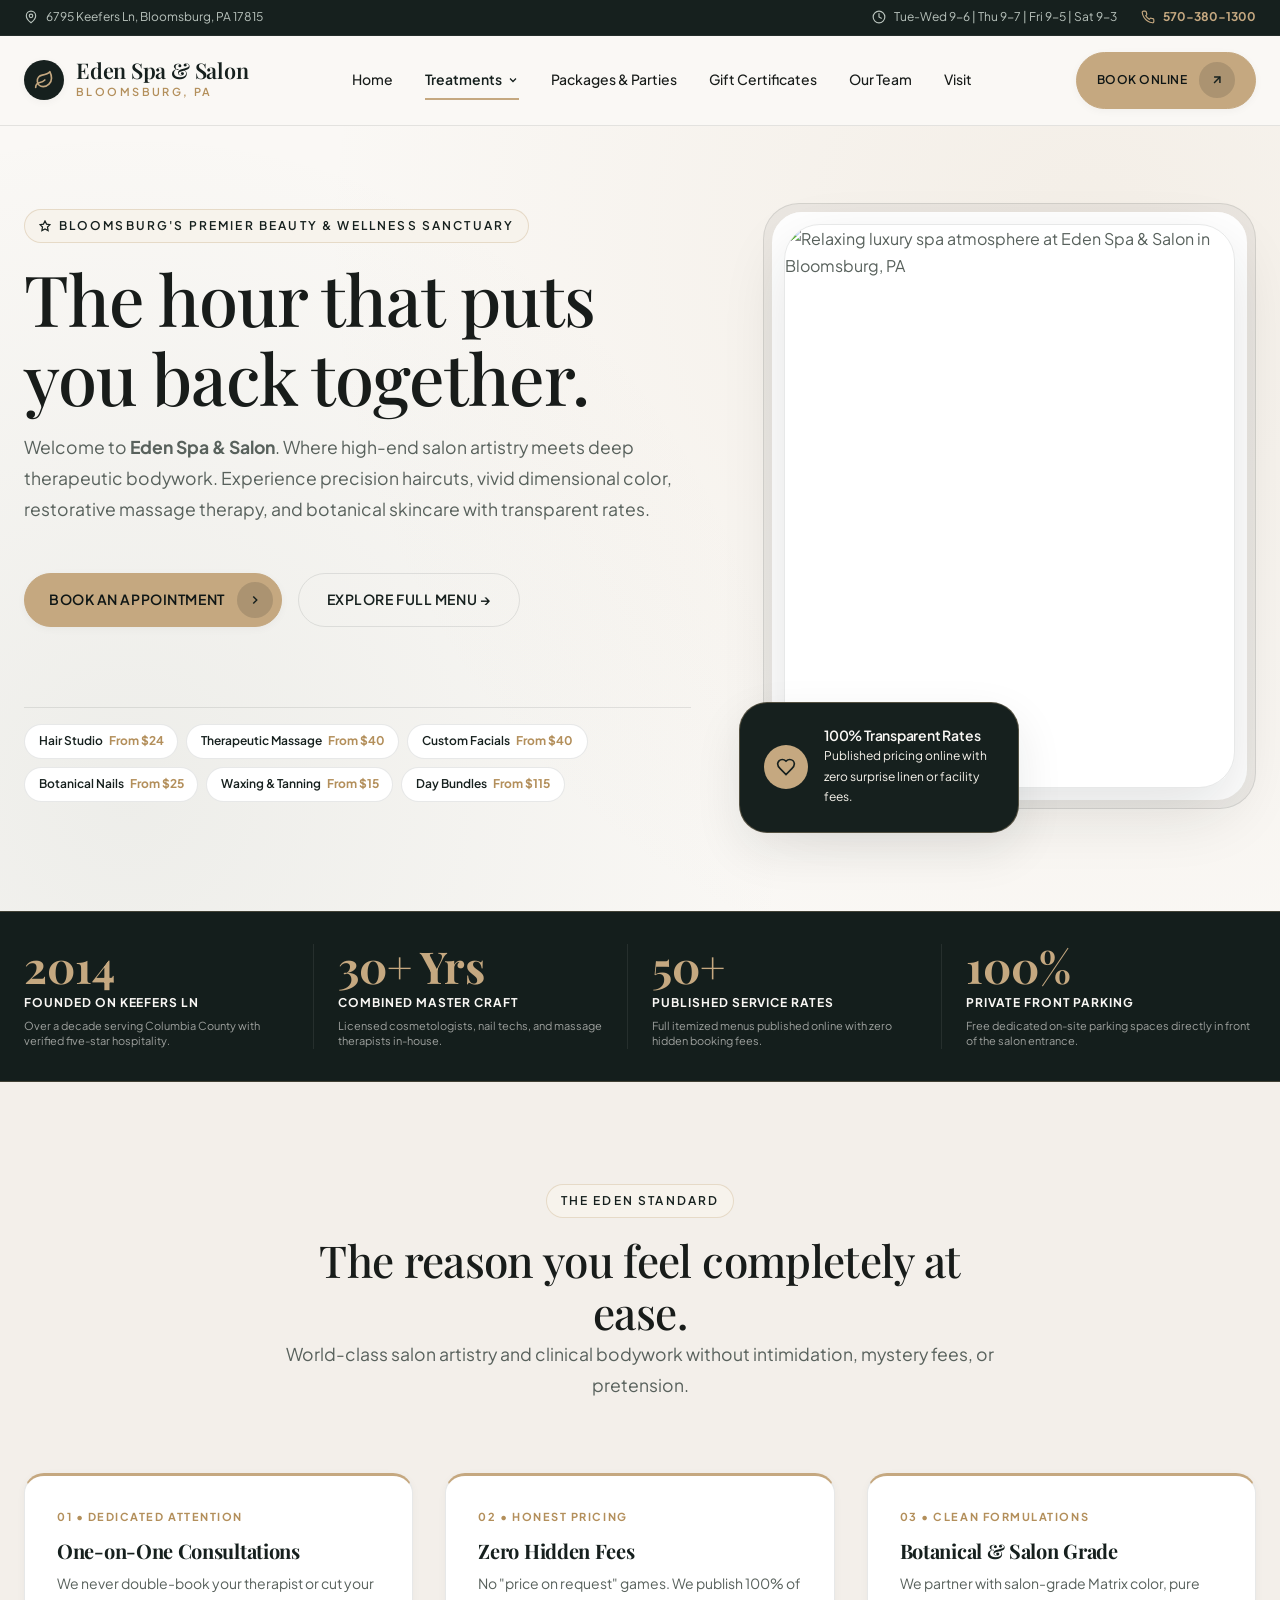
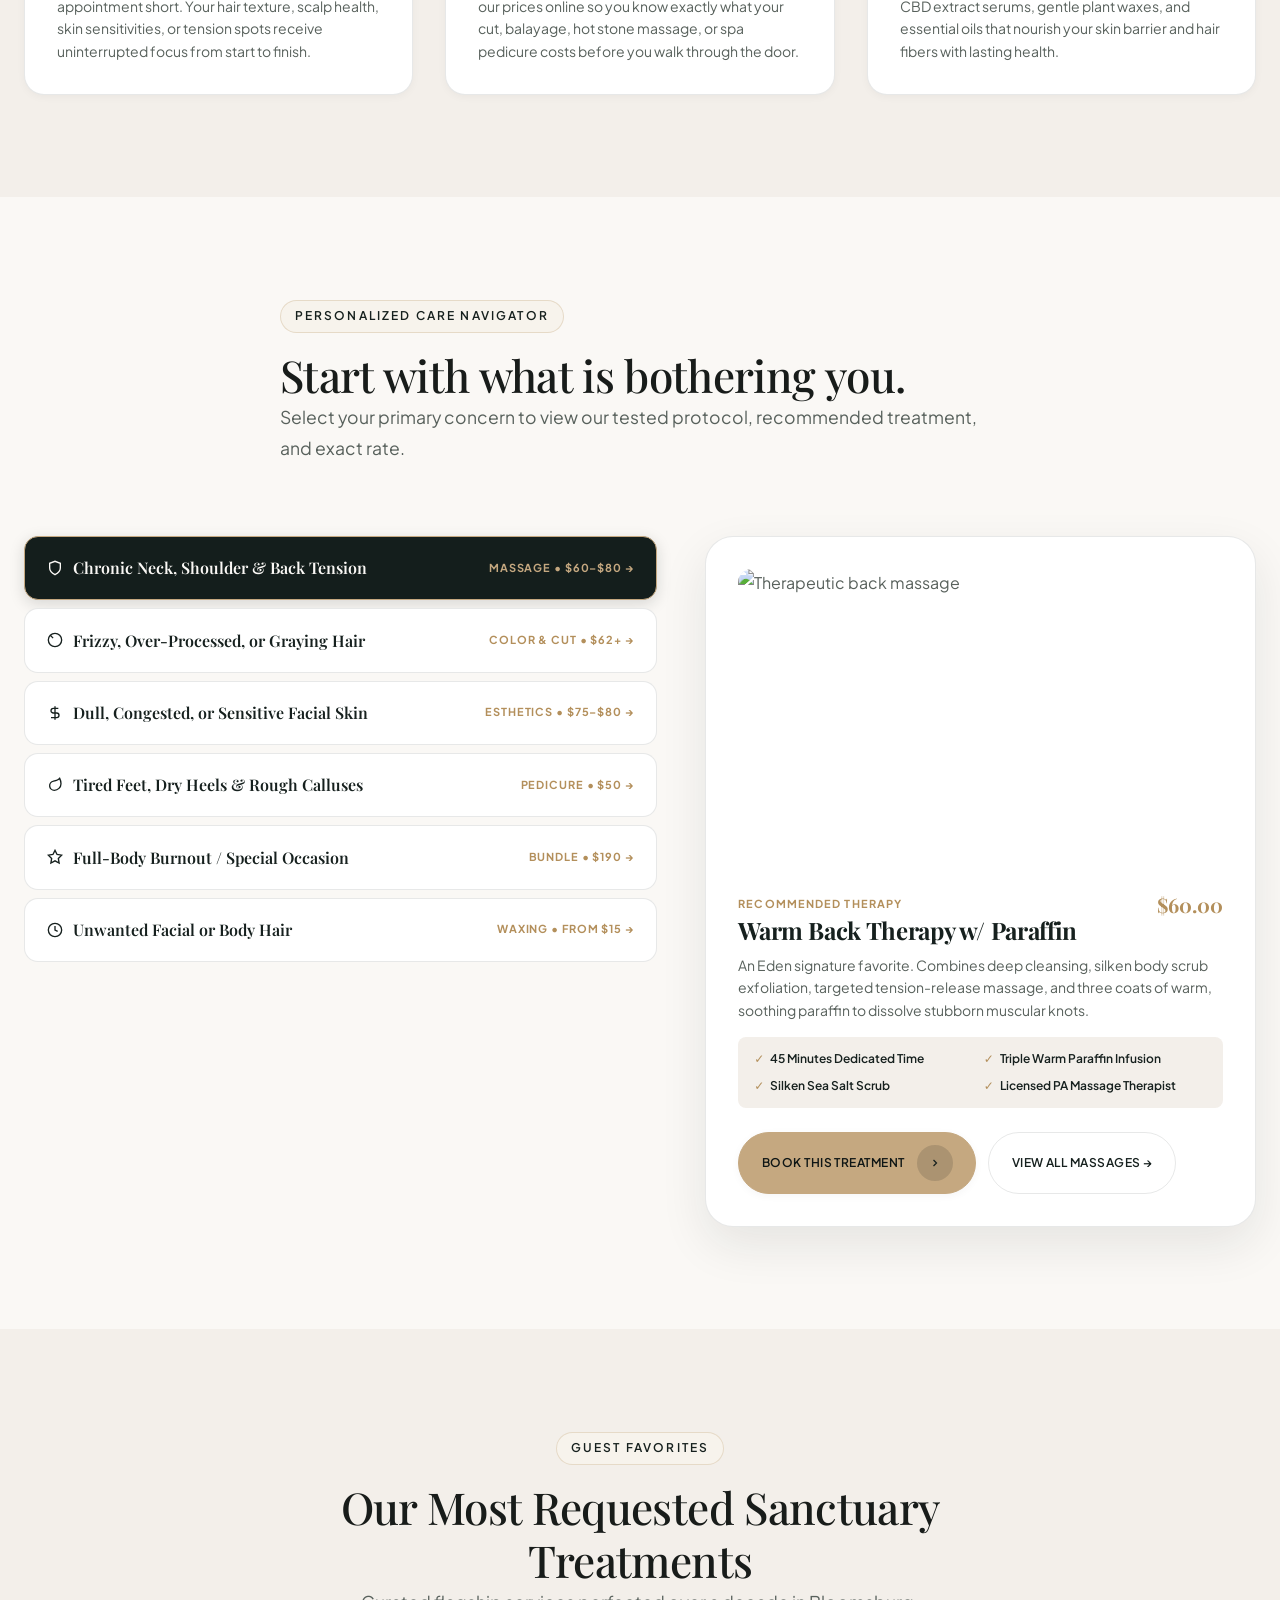
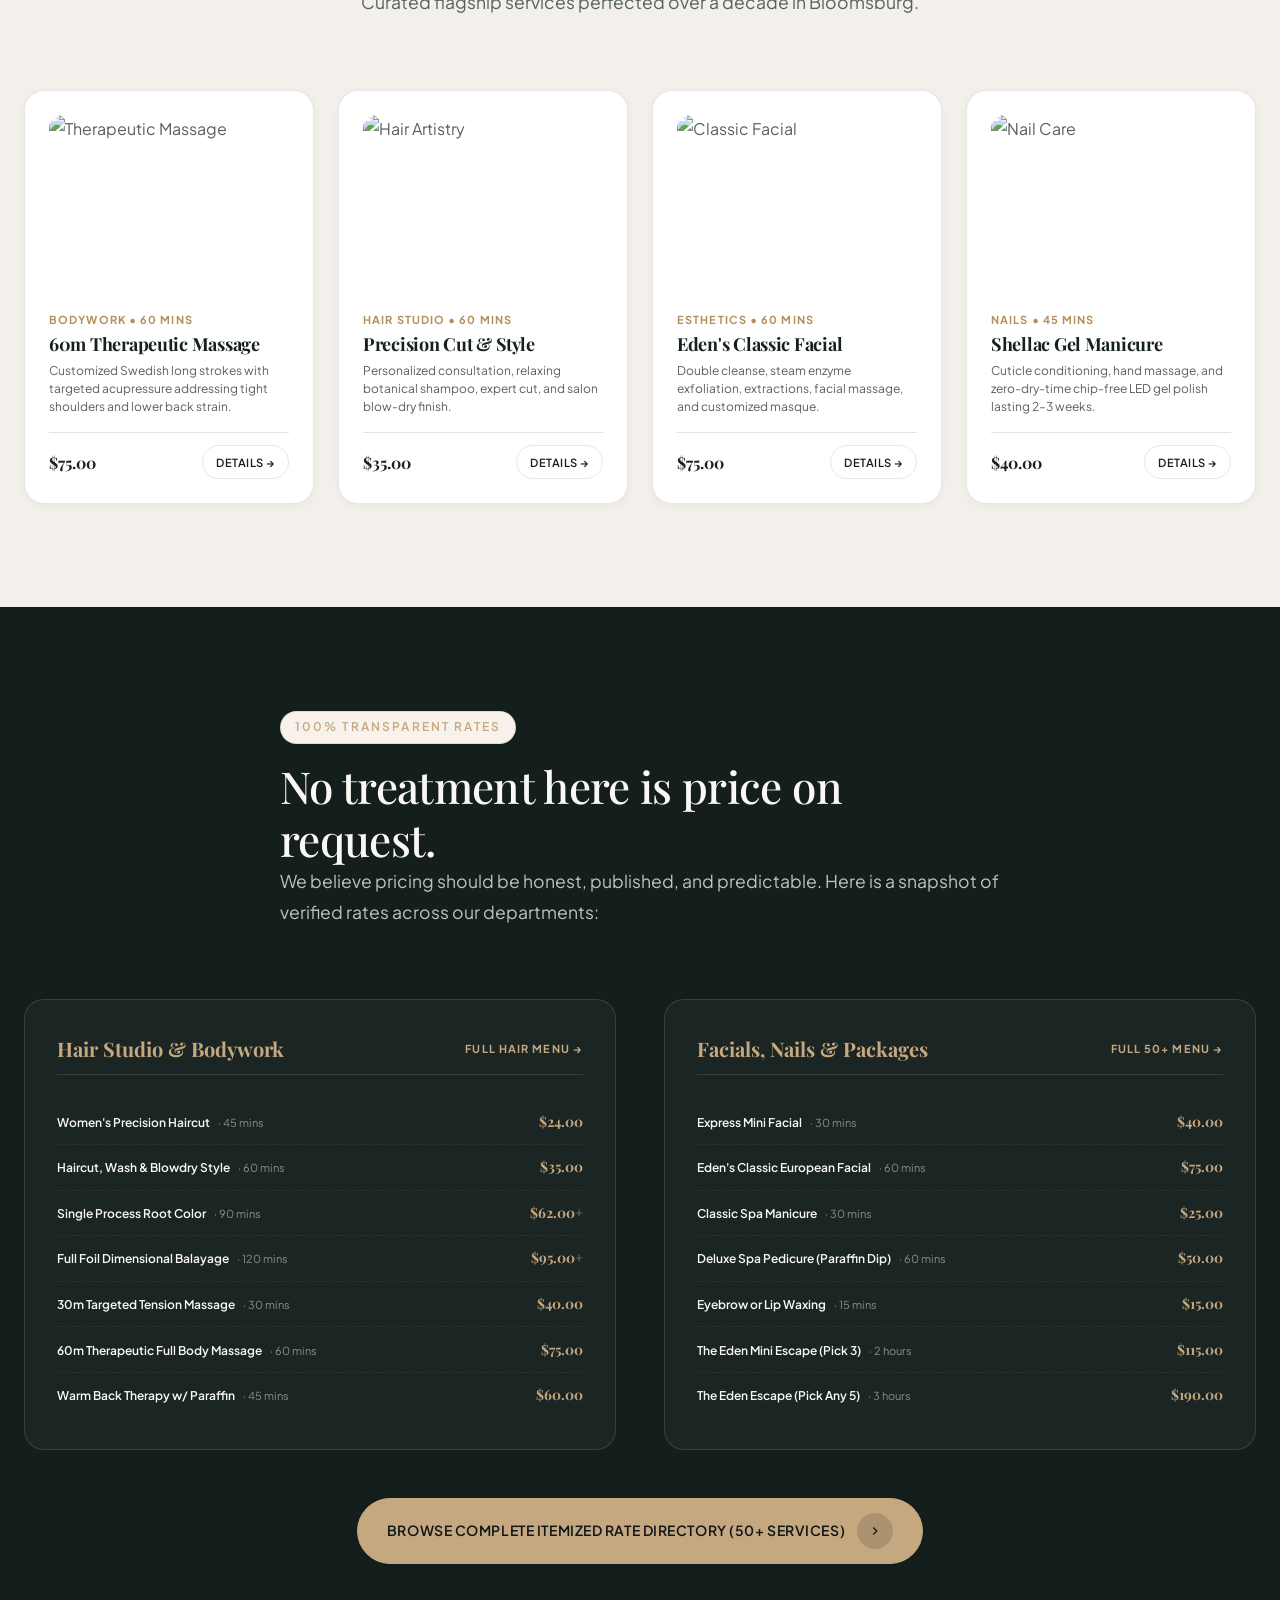
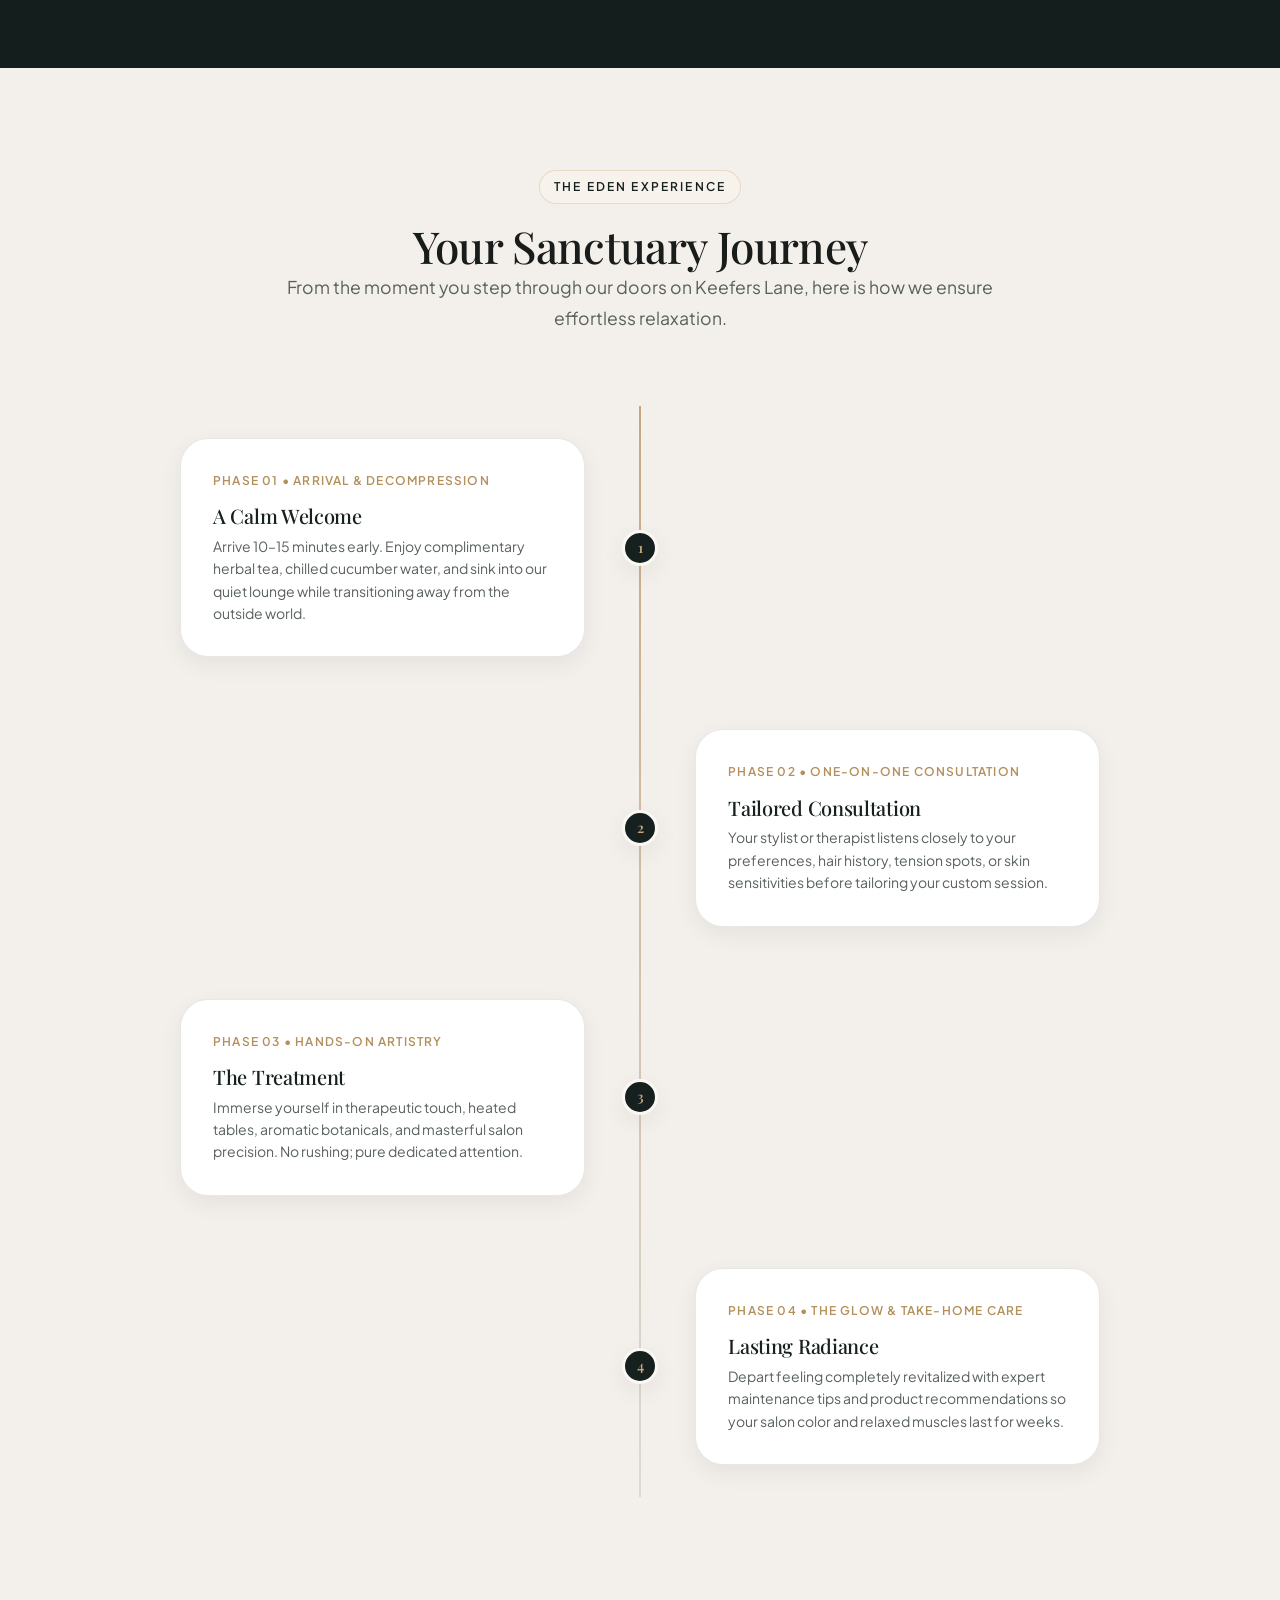
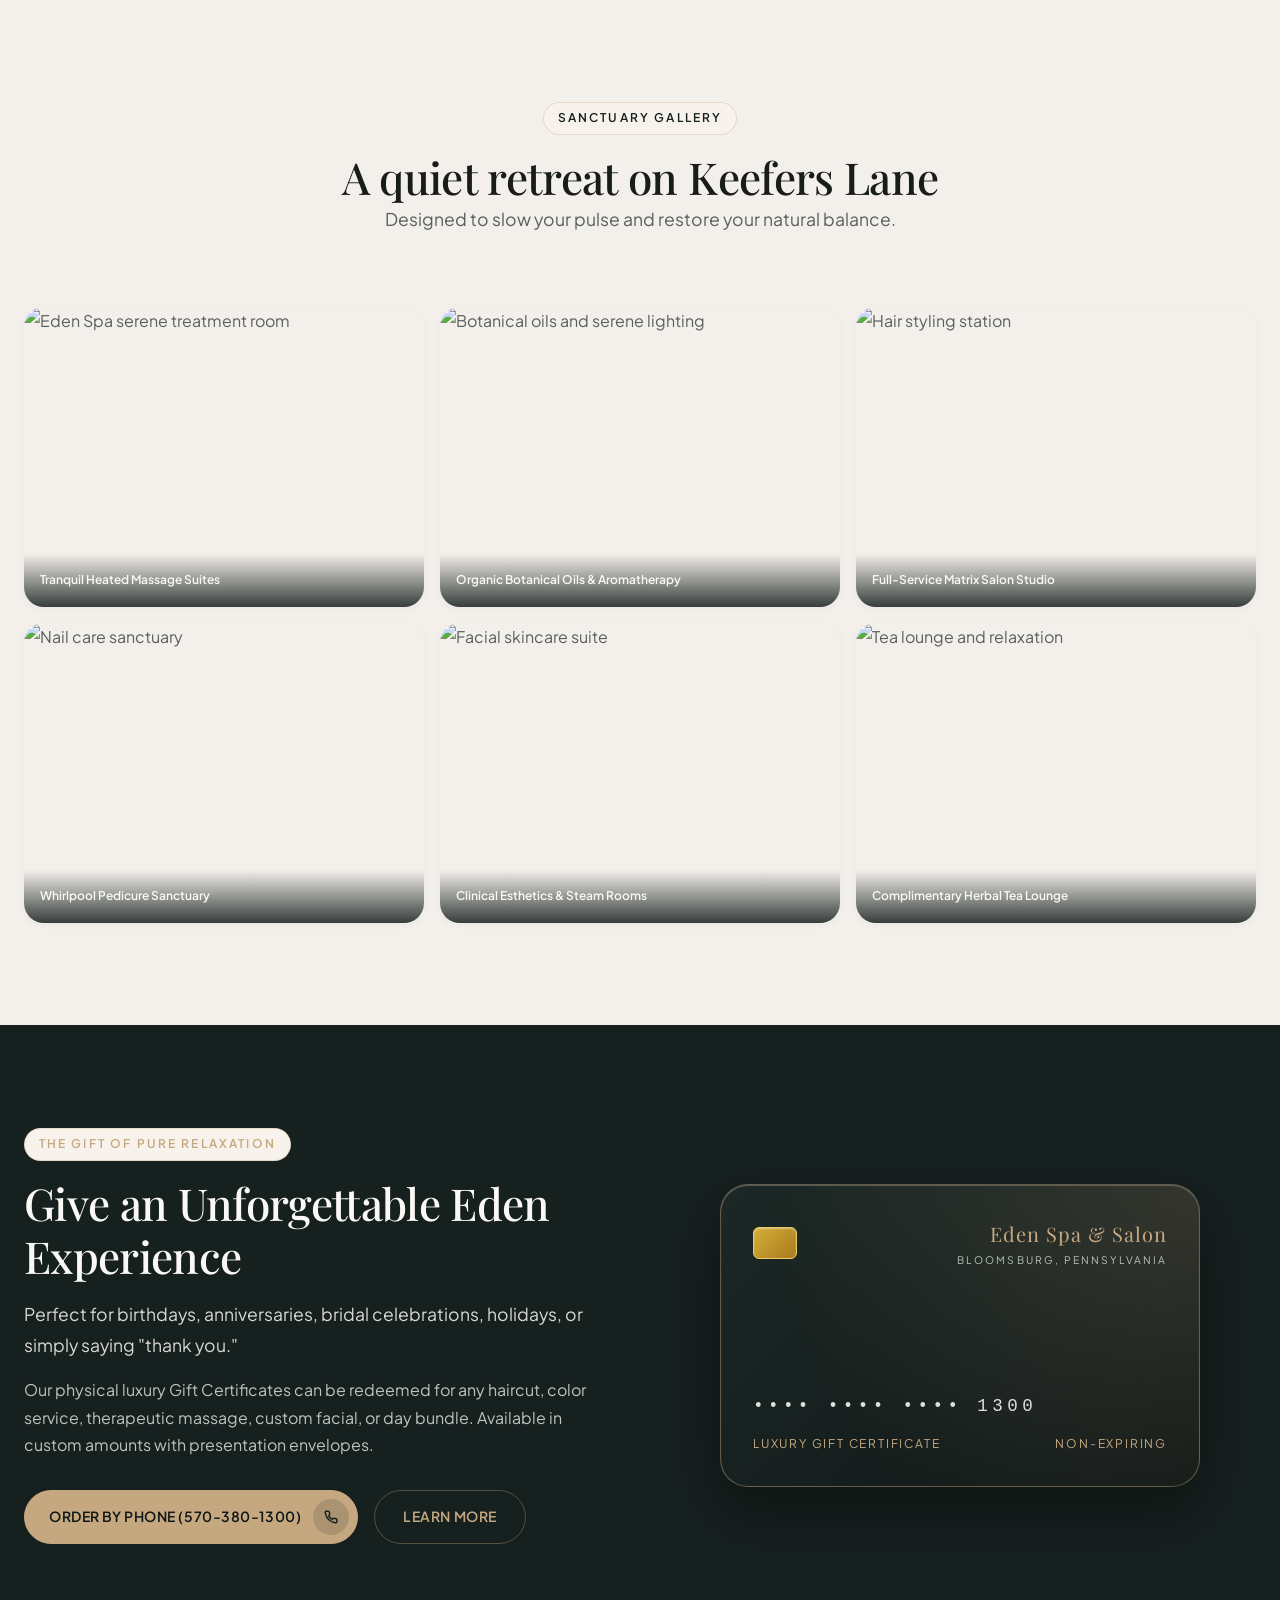
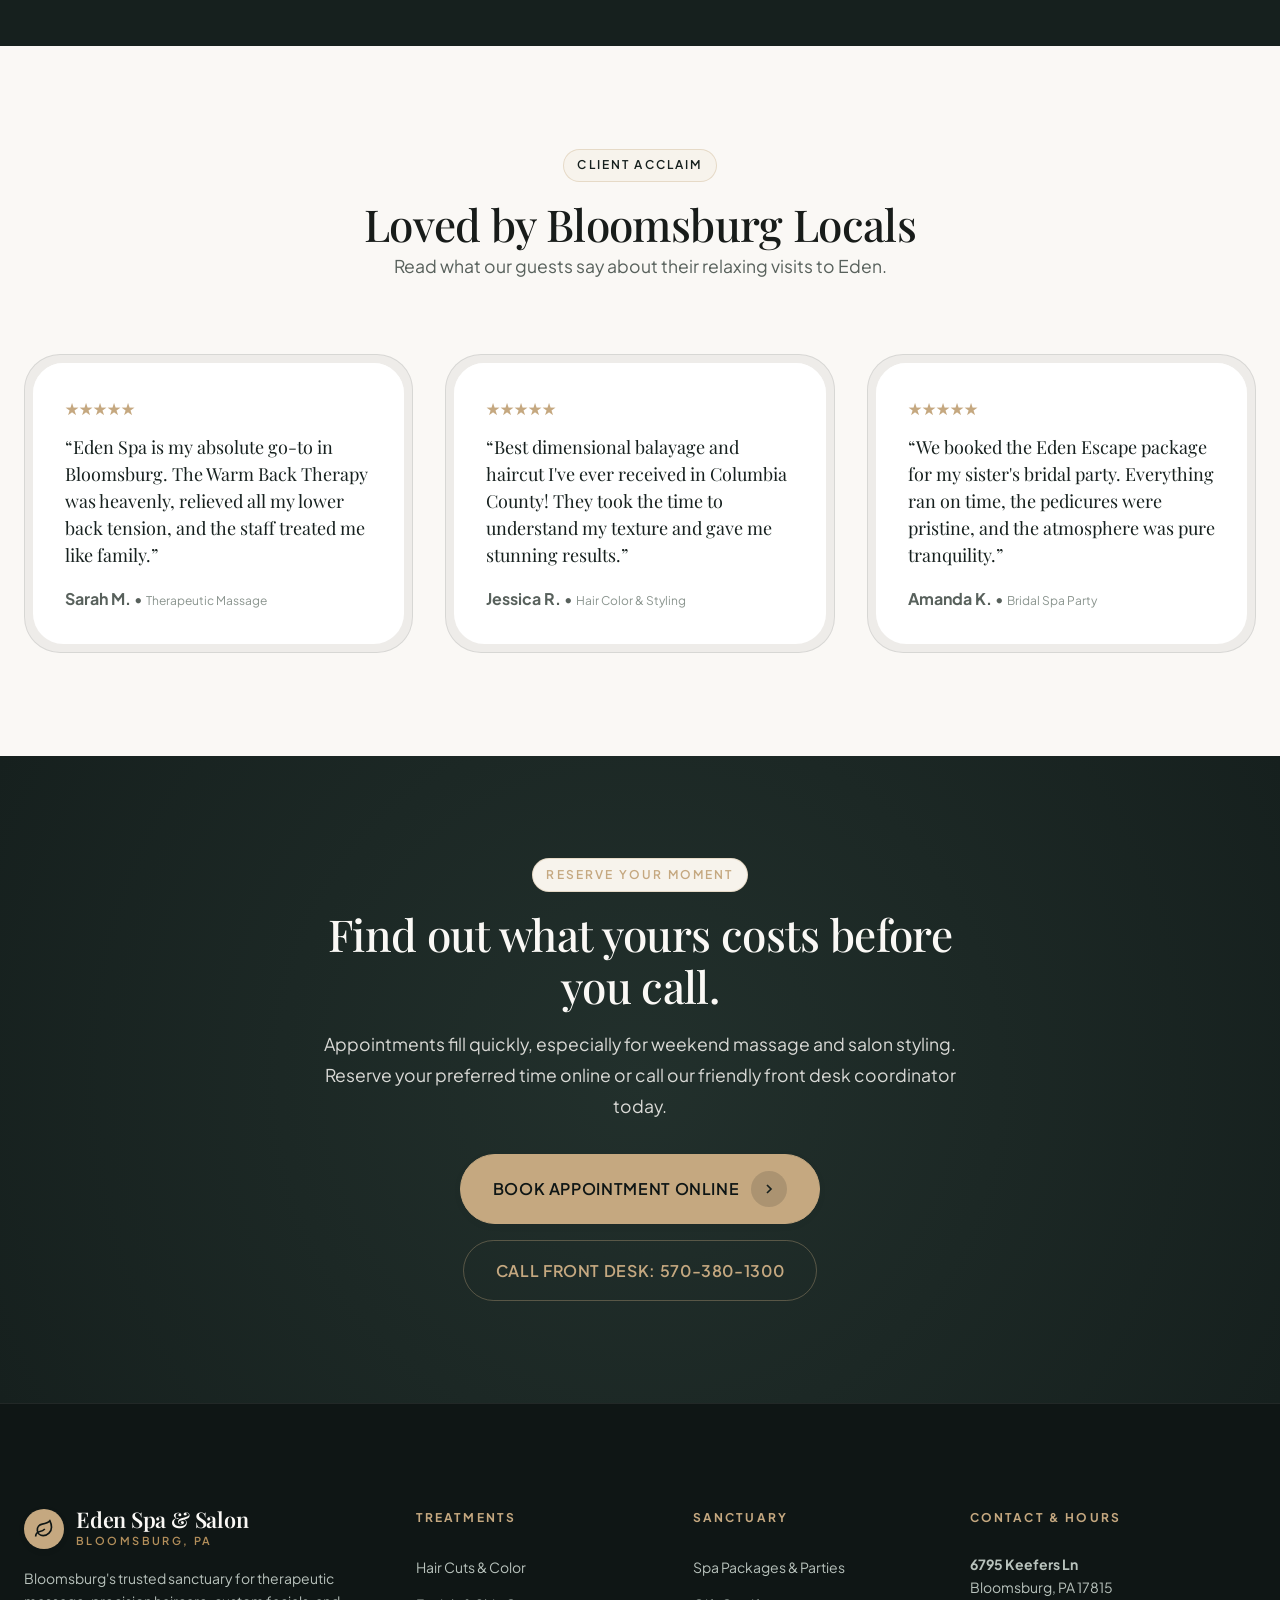
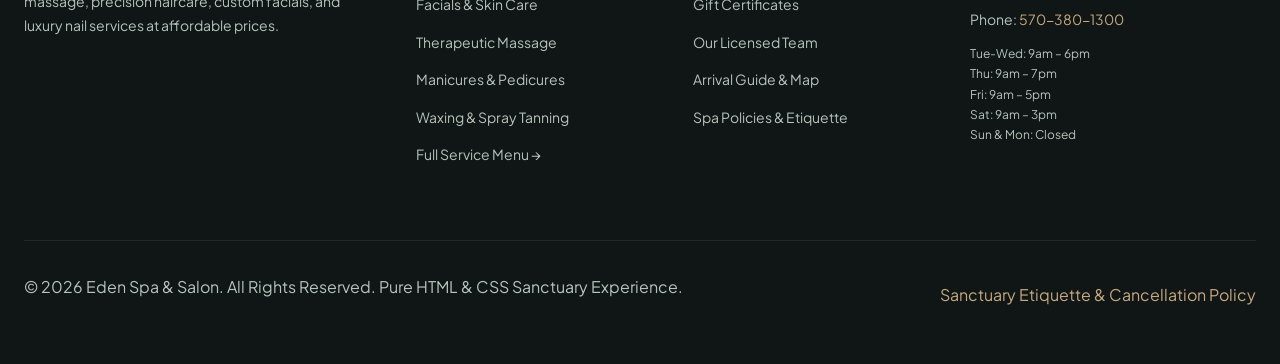
==== commit 6355dc1a: "feat: restore Your Sanctuary Journey vertical alternating timeline on homepage" ====
--- a/index.html
+++ b/index.html
@@ -872,55 +872,63 @@
       </div>
     </section>
 
-    <!-- ================= 7. 5-STEP SANCTUARY EXPERIENCE TIMELINE ================= -->
-    <section class="section">
+    <!-- ================= 7. THE "SPA JOURNEY" VERTICAL CSS TIMELINE ================= -->
+    <section class="section section-subtle">
       <div class="container">
         <div class="section-title-wrap">
-          <div class="eyebrow">The Guest Experience</div>
-          <h2>Every time you visit Eden.</h2>
-          <p class="lead">From the moment you turn onto Keefers Lane, here is how we ensure seamless peace of mind.</p>
-        </div>
-
-        <div class="journey-5-grid">
+          <div class="eyebrow">The Eden Experience</div>
+          <h2>Your Sanctuary Journey</h2>
+          <p class="lead">From the moment you step through our doors on Keefers Lane, here is how we ensure effortless relaxation.</p>
+        </div>
+
+        <div class="timeline">
           
-          <div class="journey-step-card">
-            <div class="journey-step-num">Step 01</div>
-            <h3 class="journey-step-title">Choose &amp; Price</h3>
-            <p class="journey-step-desc">
-              Browse our transparent rate sheet online. Select your service, date, and preferred specialist with zero upfront booking fees.
-            </p>
-          </div>
-
-          <div class="journey-step-card">
-            <div class="journey-step-num">Step 02</div>
-            <h3 class="journey-step-title">Free Front Parking</h3>
-            <p class="journey-step-desc">
-              Park directly in our dedicated on-site lot at 6795 Keefers Ln with zero parking meters or downtown walking.
-            </p>
-          </div>
-
-          <div class="journey-step-card">
-            <div class="journey-step-num">Step 03</div>
-            <h3 class="journey-step-title">Tea &amp; Decompress</h3>
-            <p class="journey-step-desc">
-              Arrive 10 minutes early. Enjoy complimentary herbal tea and settle into our quiet lounge while transitioning into rest.
-            </p>
-          </div>
-
-          <div class="journey-step-card">
-            <div class="journey-step-num">Step 04</div>
-            <h3 class="journey-step-title">Tailored Care</h3>
-            <p class="journey-step-desc">
-              Your stylist or therapist reviews your goals, pressure, and skin notes before delivering dedicated, unhurried care.
-            </p>
-          </div>
-
-          <div class="journey-step-card">
-            <div class="journey-step-num">Step 05</div>
-            <h3 class="journey-step-title">Lasting Glow</h3>
-            <p class="journey-step-desc">
-              Depart feeling light, refreshed, and unburdened with clear at-home maintenance advice for long-lasting salon results.
-            </p>
+          <!-- Step 1 -->
+          <div class="timeline-step">
+            <div class="timeline-node">1</div>
+            <div class="timeline-card">
+              <div class="step-time">Phase 01 &bull; Arrival &amp; Decompression</div>
+              <h3 style="font-family: var(--font-serif); font-size: var(--text-xl); color: var(--color-forest); margin-bottom: 0.35rem;">A Calm Welcome</h3>
+              <p style="margin-bottom: 0; font-size: var(--text-sm); color: var(--color-text-secondary); line-height: 1.6;">
+                Arrive 10&ndash;15 minutes early. Enjoy complimentary herbal tea, chilled cucumber water, and sink into our quiet lounge while transitioning away from the outside world.
+              </p>
+            </div>
+          </div>
+
+          <!-- Step 2 -->
+          <div class="timeline-step">
+            <div class="timeline-node">2</div>
+            <div class="timeline-card">
+              <div class="step-time">Phase 02 &bull; One-on-One Consultation</div>
+              <h3 style="font-family: var(--font-serif); font-size: var(--text-xl); color: var(--color-forest); margin-bottom: 0.35rem;">Tailored Consultation</h3>
+              <p style="margin-bottom: 0; font-size: var(--text-sm); color: var(--color-text-secondary); line-height: 1.6;">
+                Your stylist or therapist listens closely to your preferences, hair history, tension spots, or skin sensitivities before tailoring your custom session.
+              </p>
+            </div>
+          </div>
+
+          <!-- Step 3 -->
+          <div class="timeline-step">
+            <div class="timeline-node">3</div>
+            <div class="timeline-card">
+              <div class="step-time">Phase 03 &bull; Hands-On Artistry</div>
+              <h3 style="font-family: var(--font-serif); font-size: var(--text-xl); color: var(--color-forest); margin-bottom: 0.35rem;">The Treatment</h3>
+              <p style="margin-bottom: 0; font-size: var(--text-sm); color: var(--color-text-secondary); line-height: 1.6;">
+                Immerse yourself in therapeutic touch, heated tables, aromatic botanicals, and masterful salon precision. No rushing; pure dedicated attention.
+              </p>
+            </div>
+          </div>
+
+          <!-- Step 4 -->
+          <div class="timeline-step">
+            <div class="timeline-node">4</div>
+            <div class="timeline-card">
+              <div class="step-time">Phase 04 &bull; The Glow &amp; Take-Home Care</div>
+              <h3 style="font-family: var(--font-serif); font-size: var(--text-xl); color: var(--color-forest); margin-bottom: 0.35rem;">Lasting Radiance</h3>
+              <p style="margin-bottom: 0; font-size: var(--text-sm); color: var(--color-text-secondary); line-height: 1.6;">
+                Depart feeling completely revitalized with expert maintenance tips and product recommendations so your salon color and relaxed muscles last for weeks.
+              </p>
+            </div>
           </div>
 
         </div>
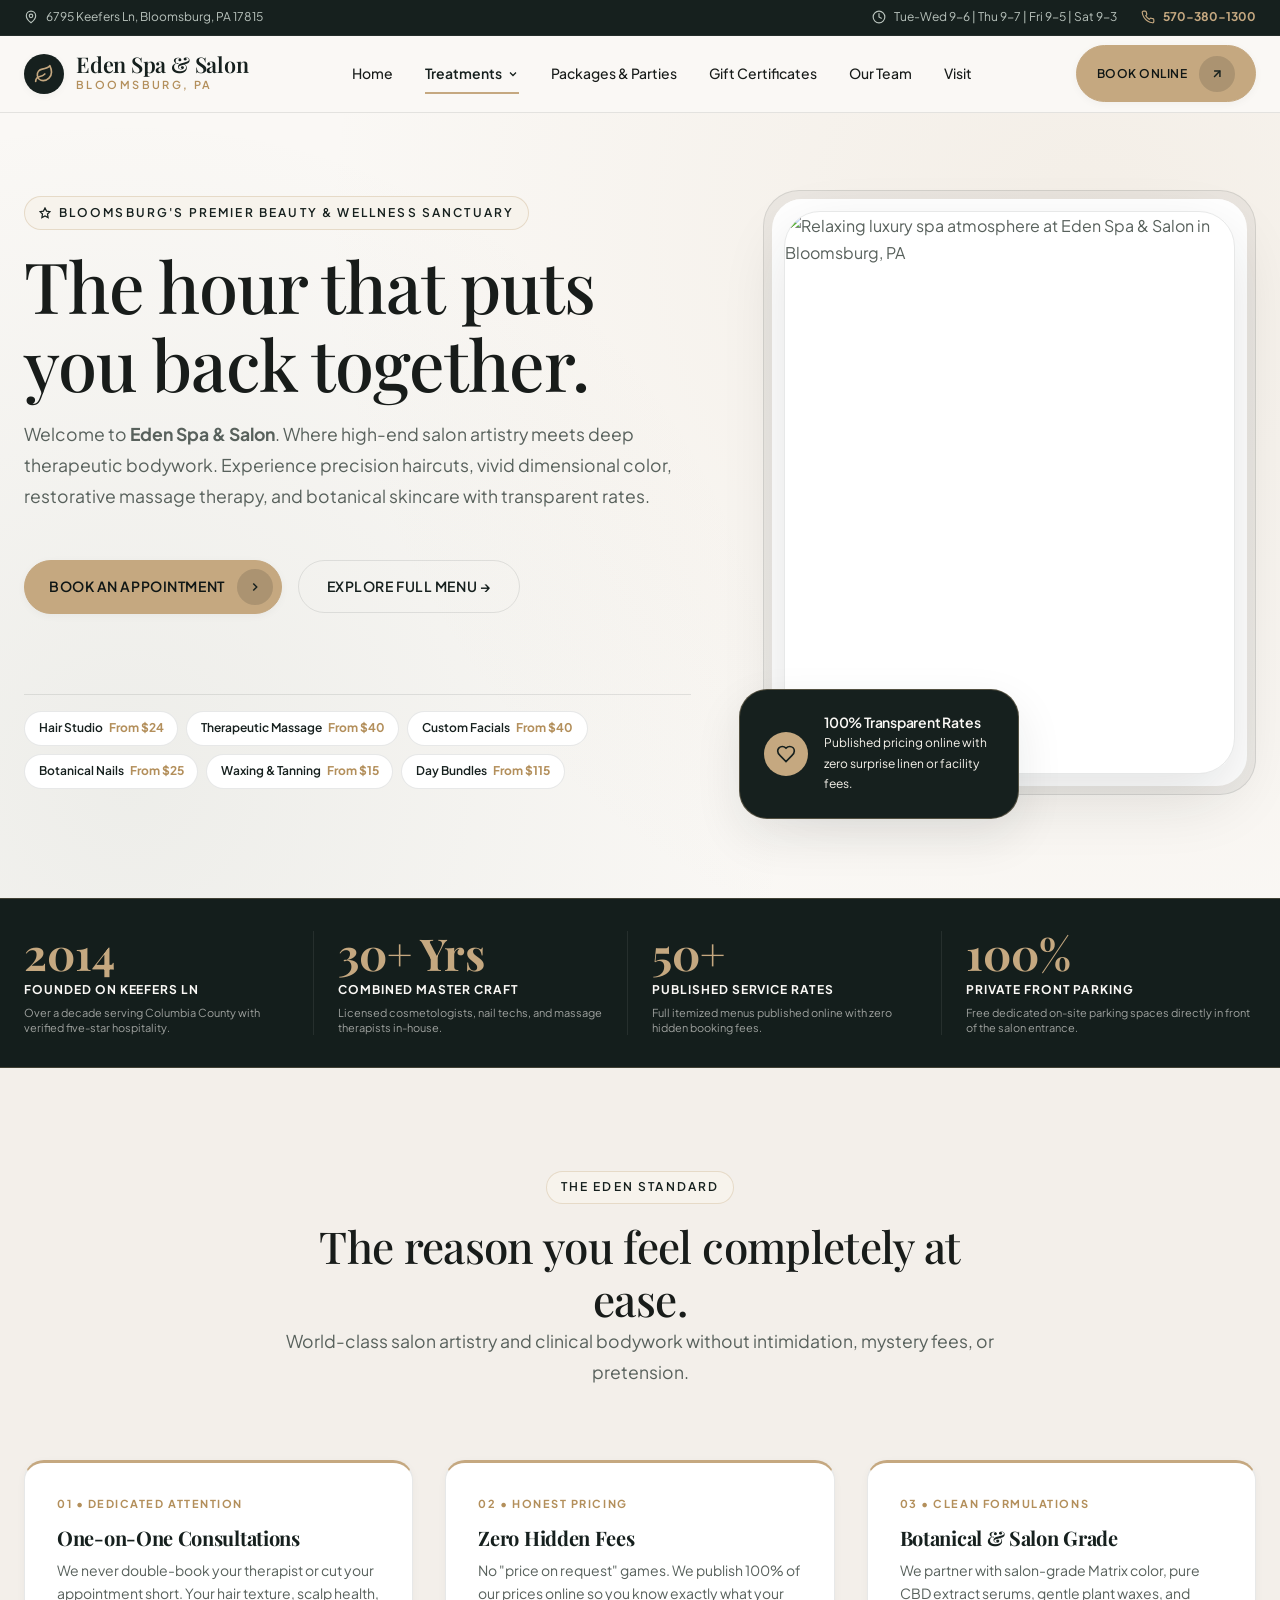
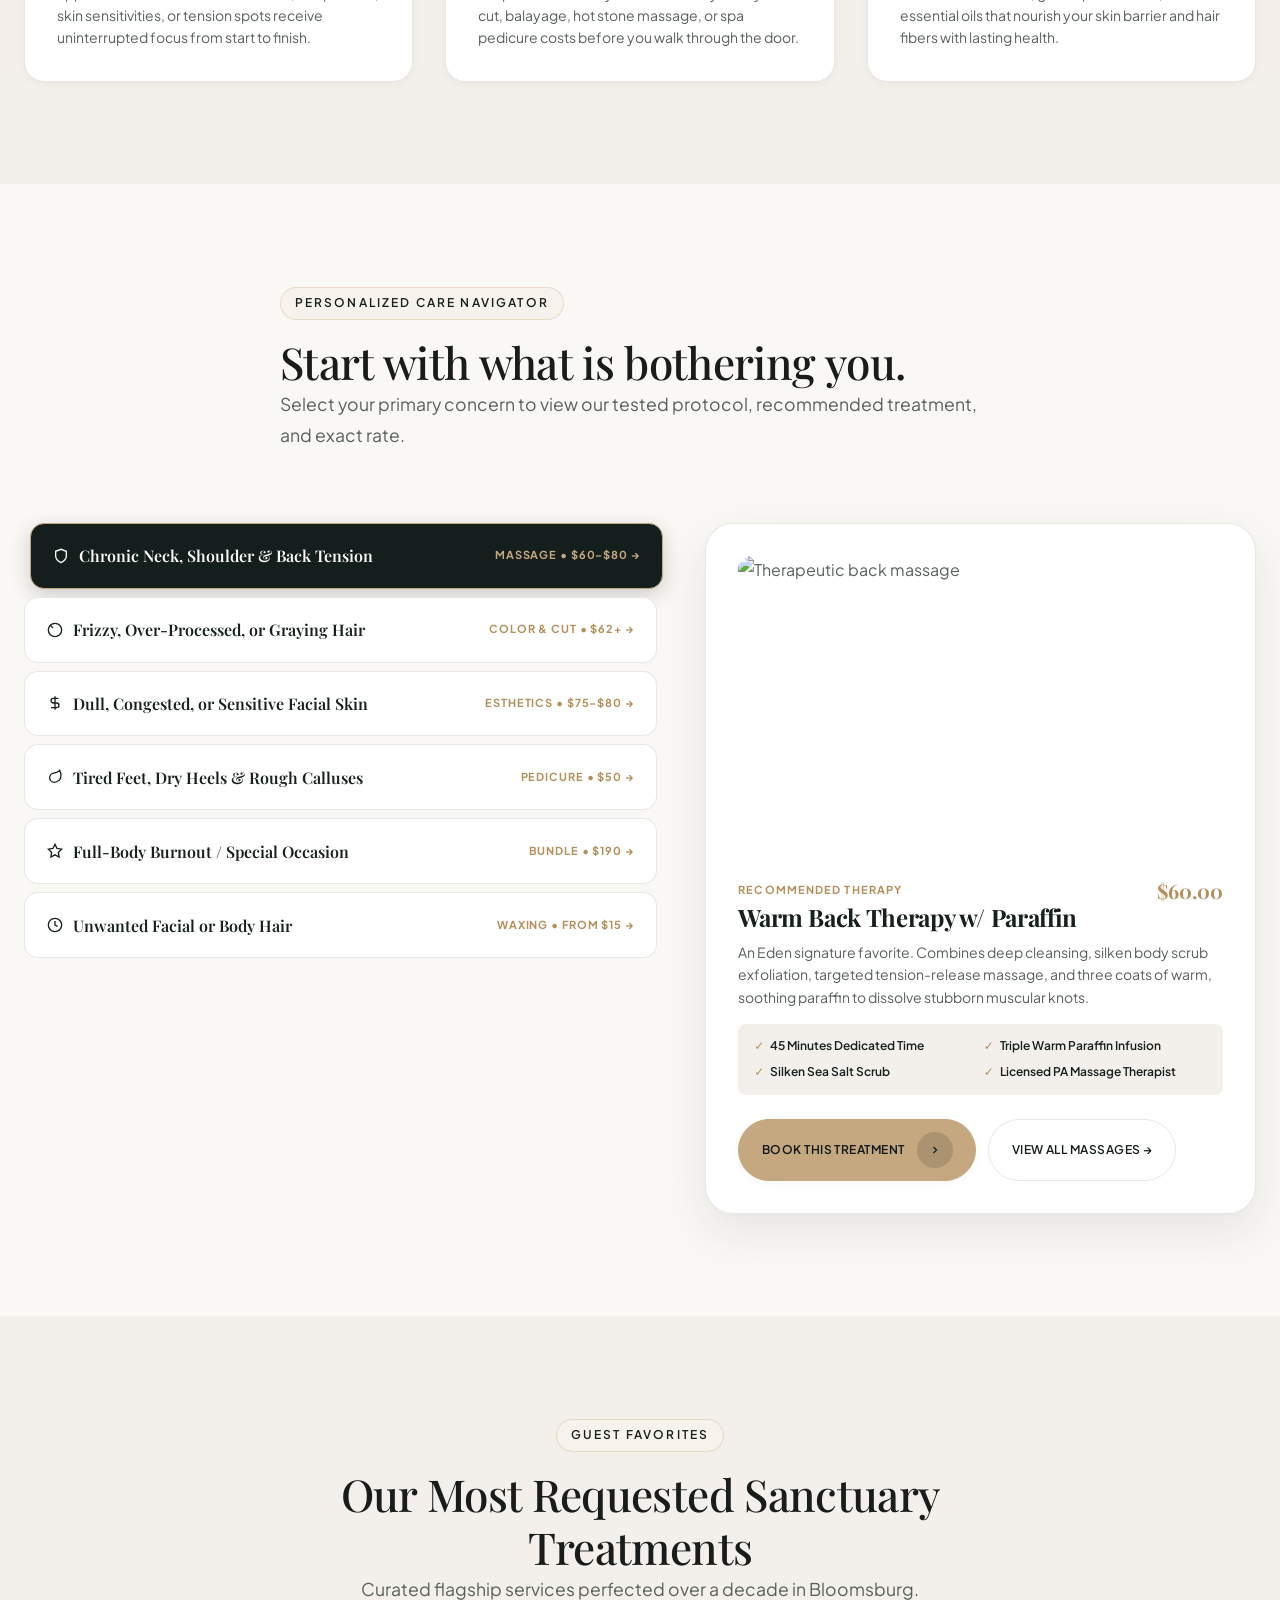
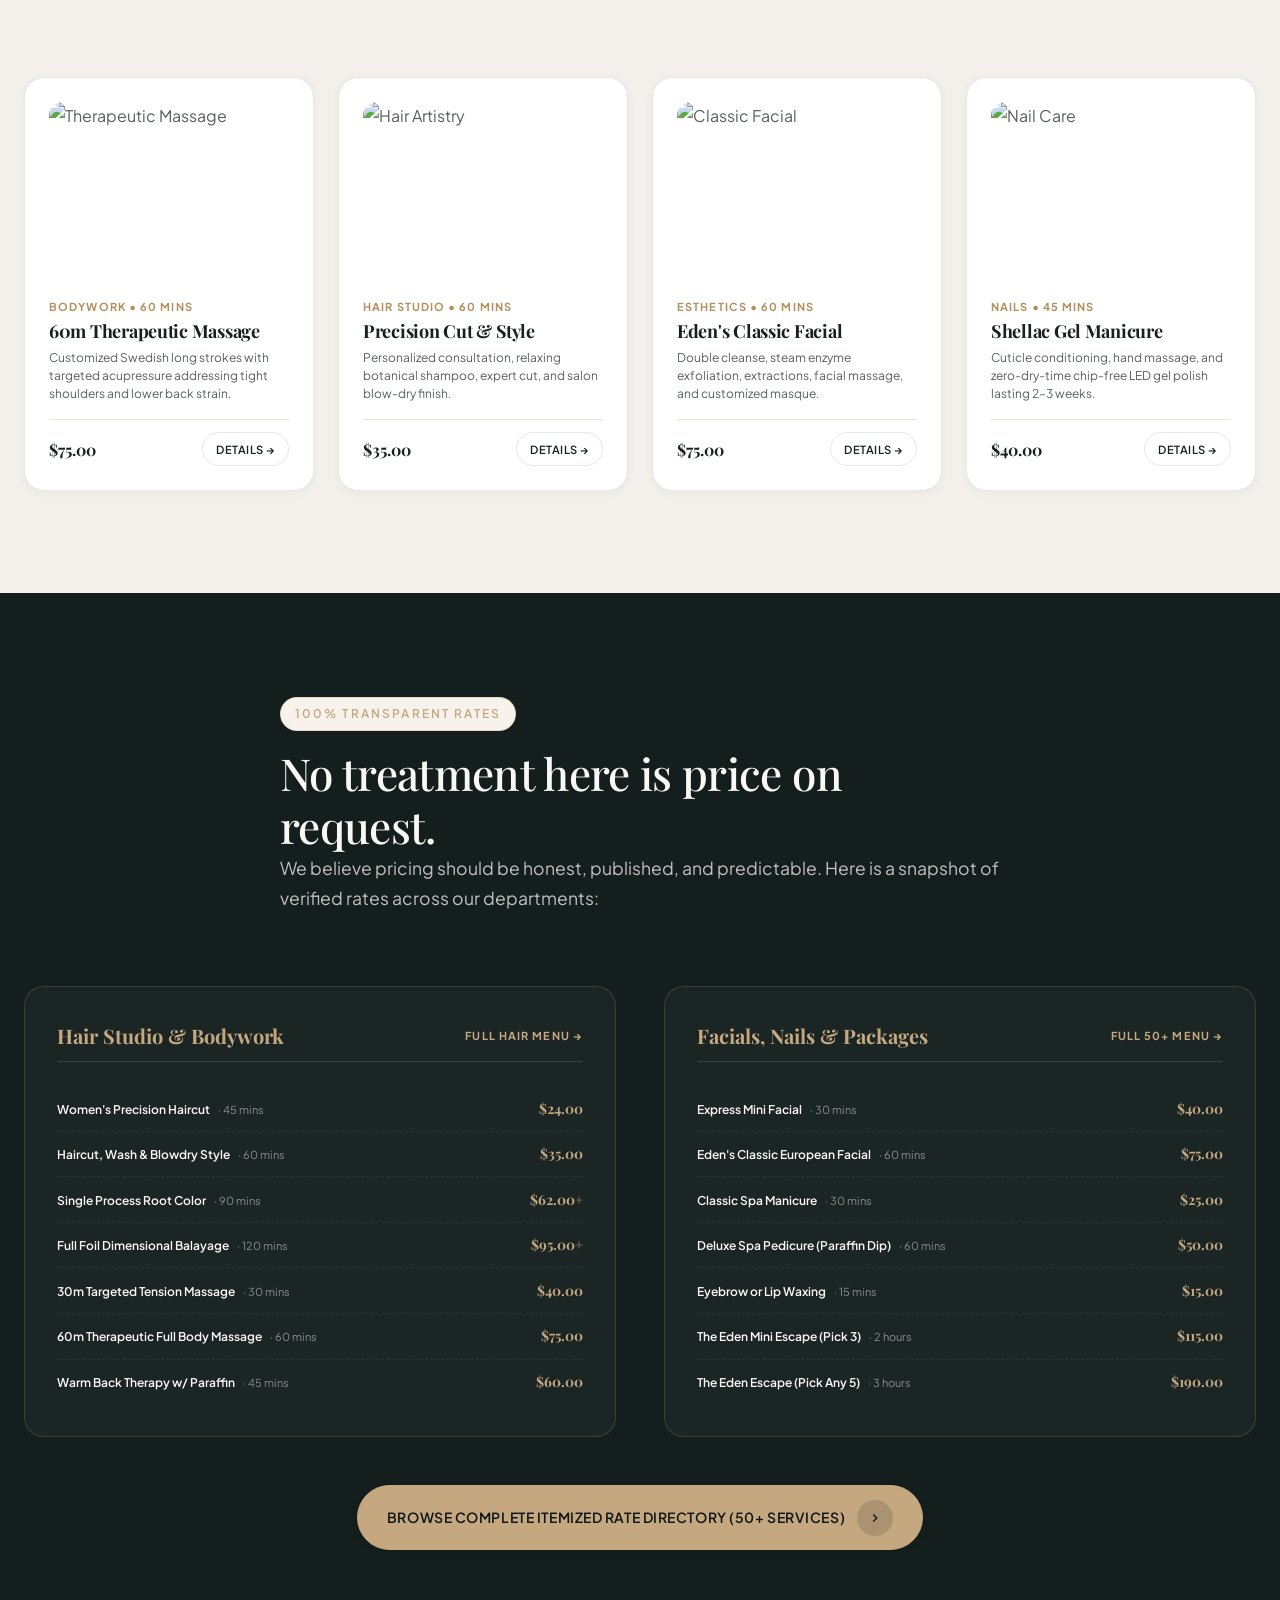
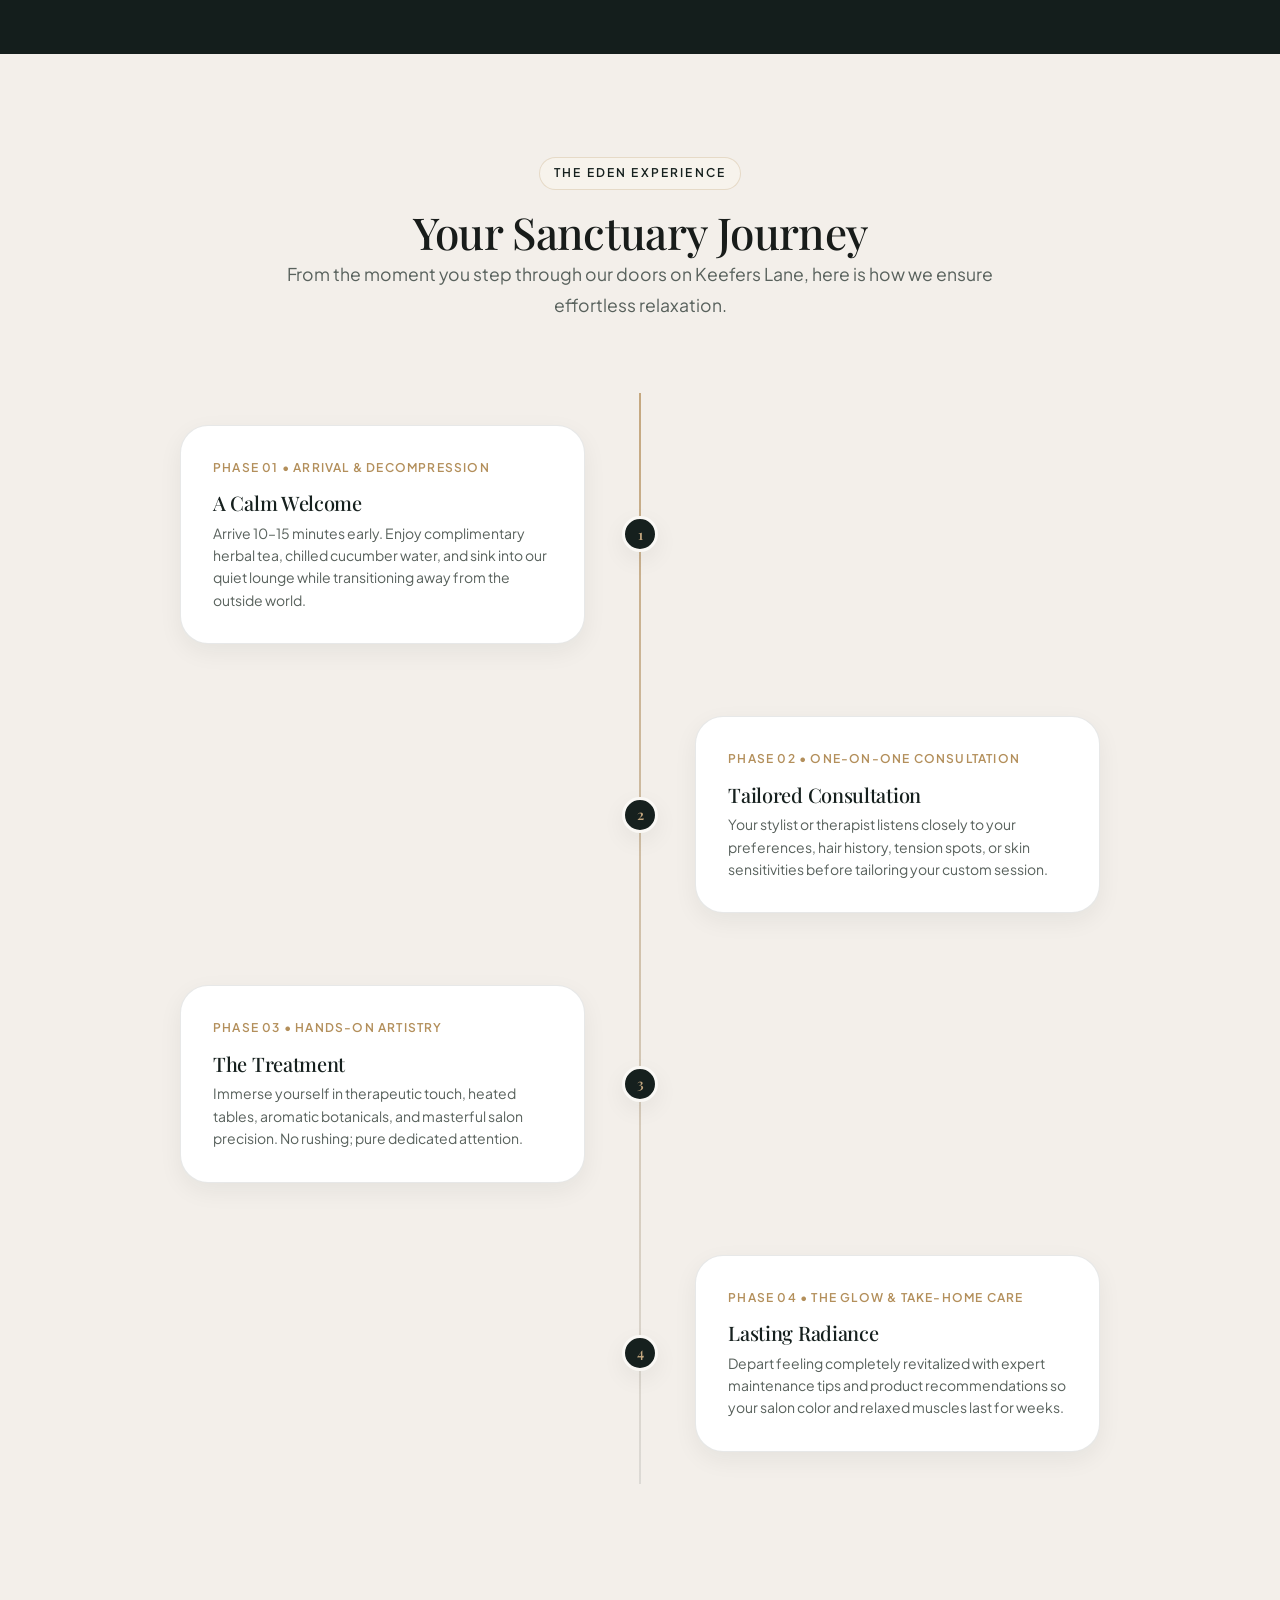
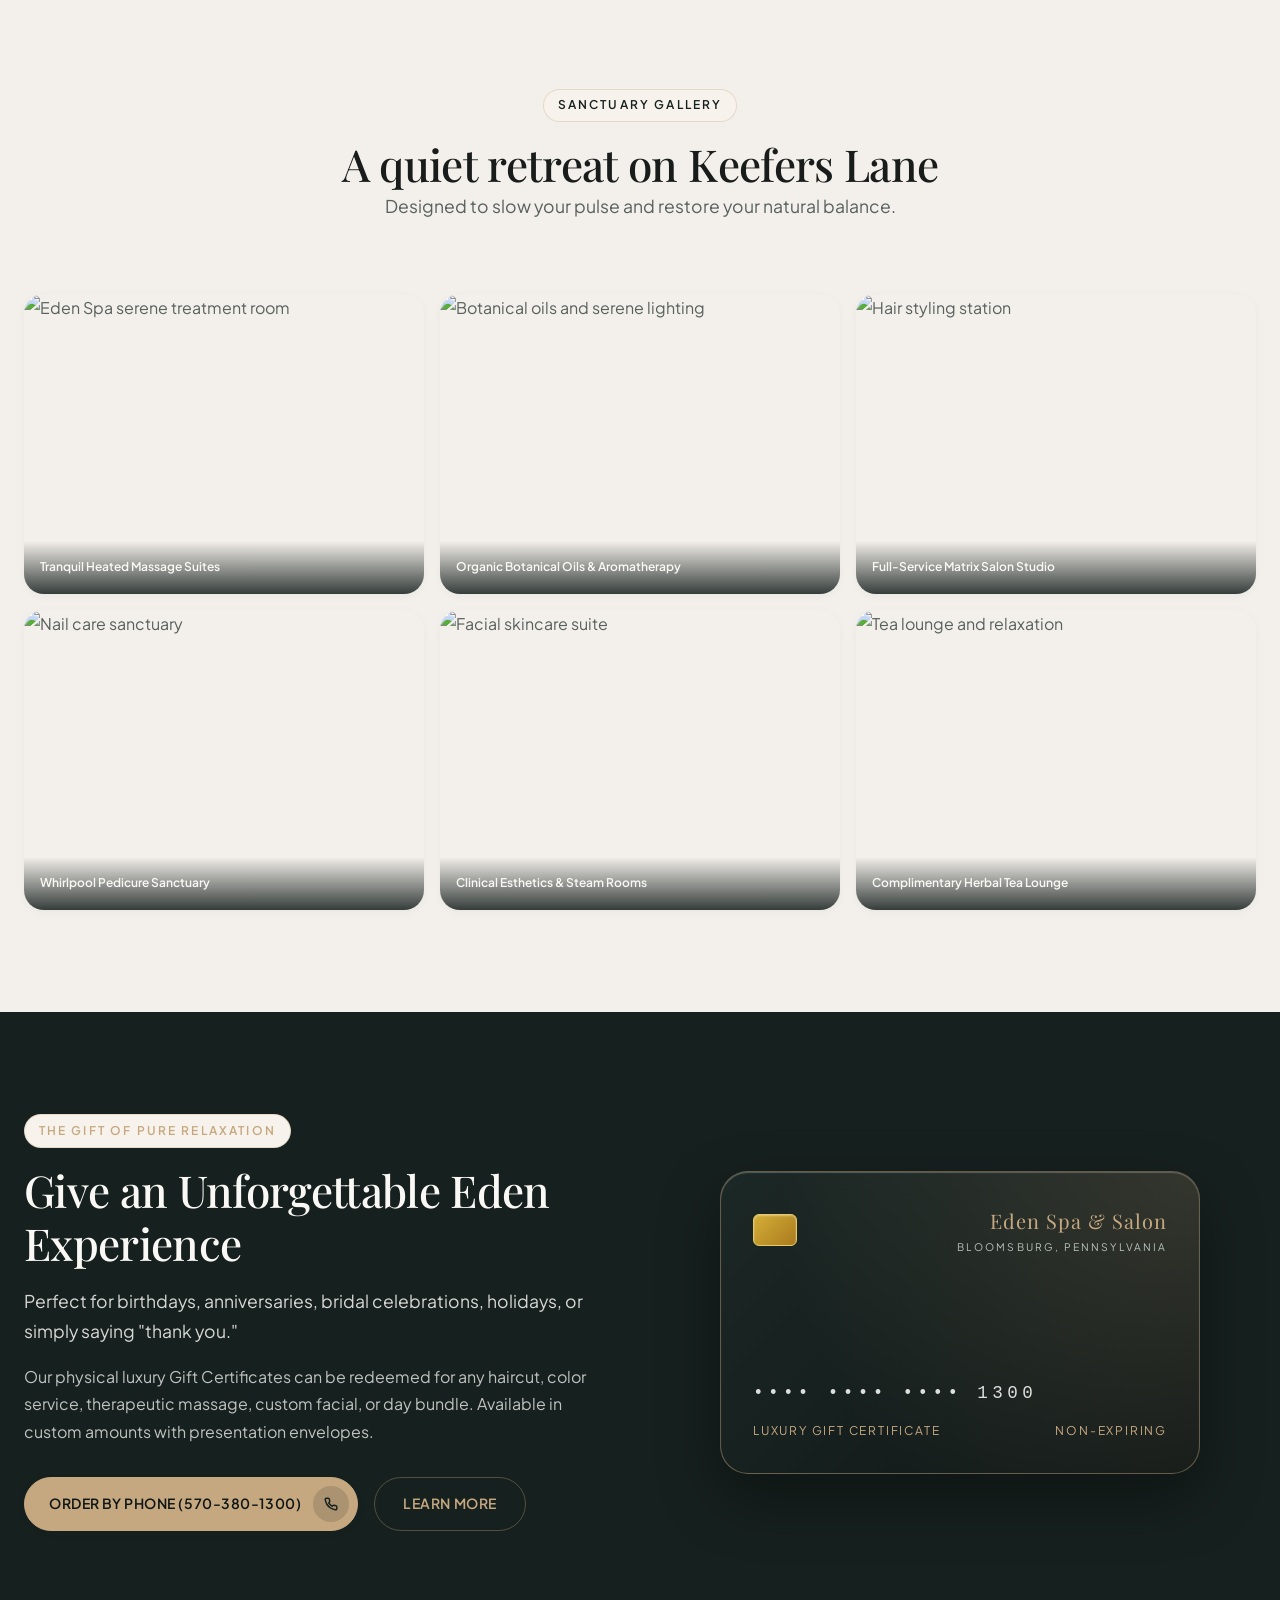
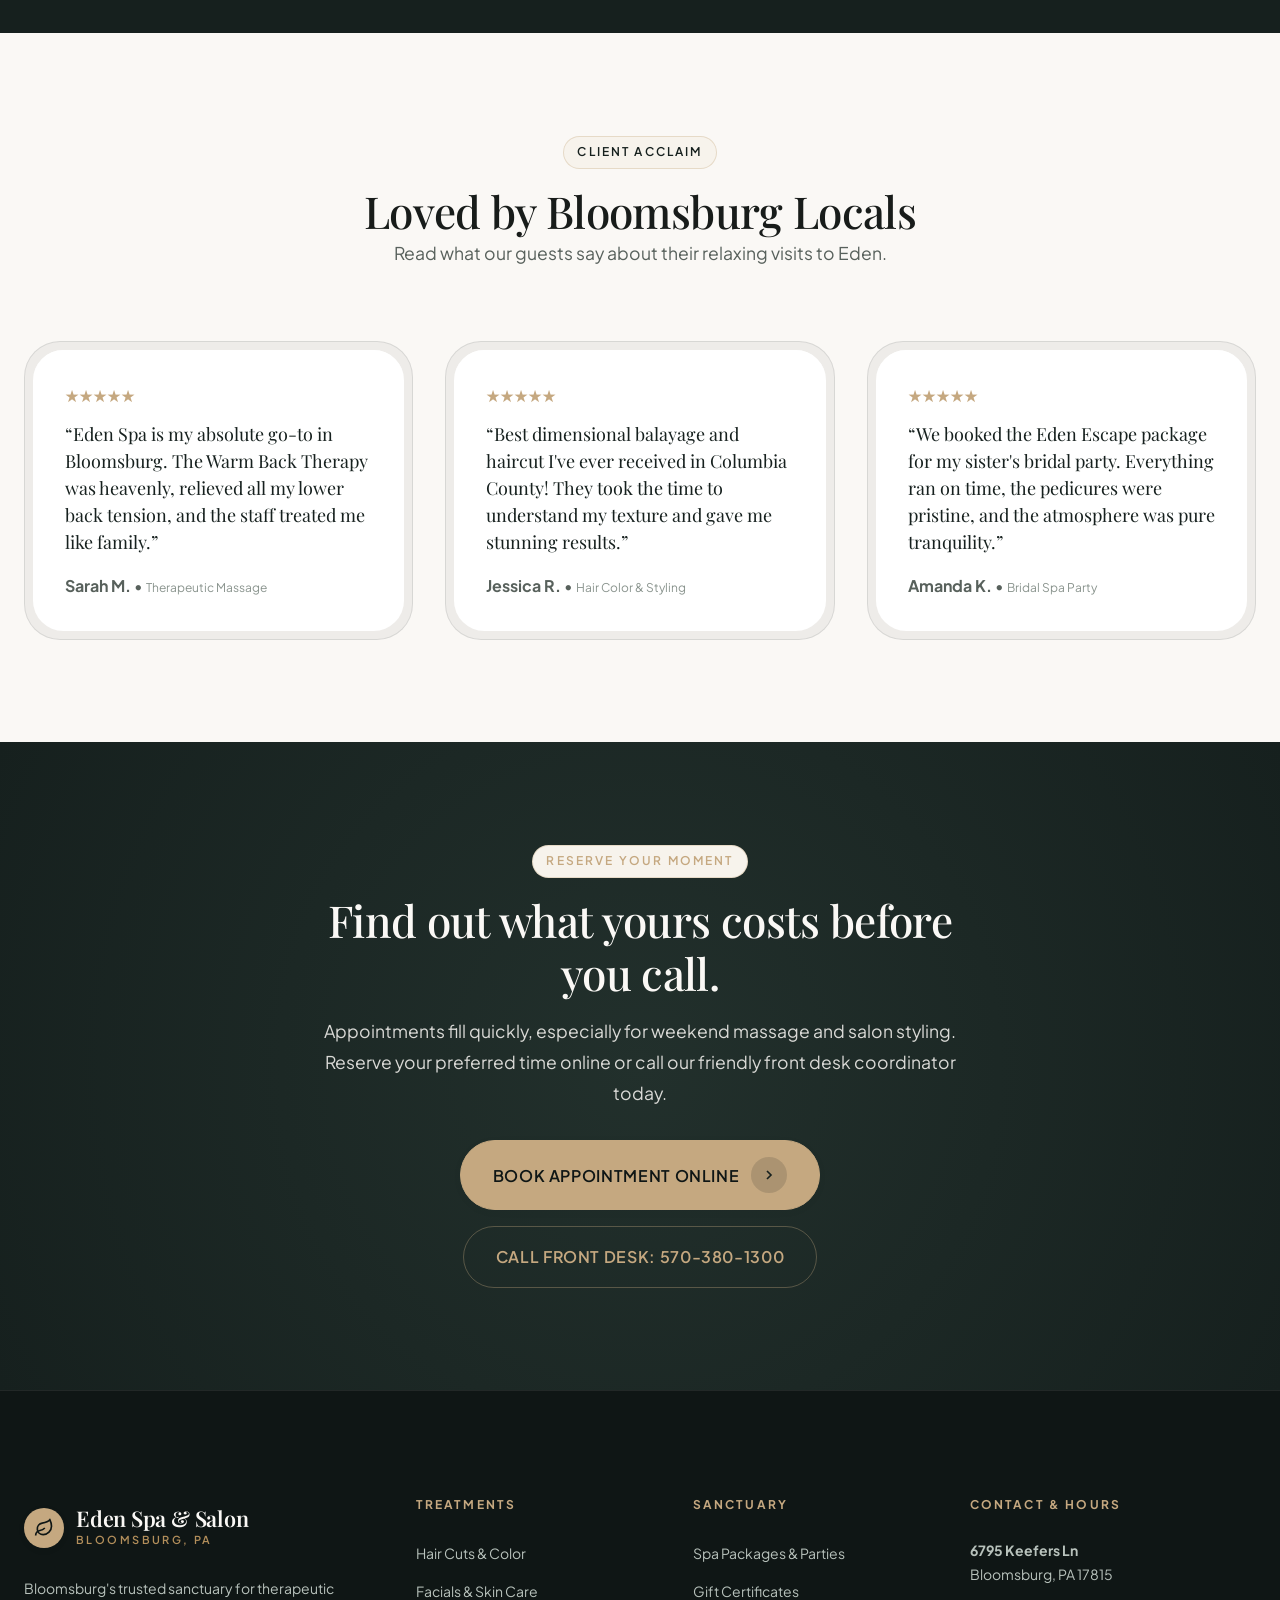
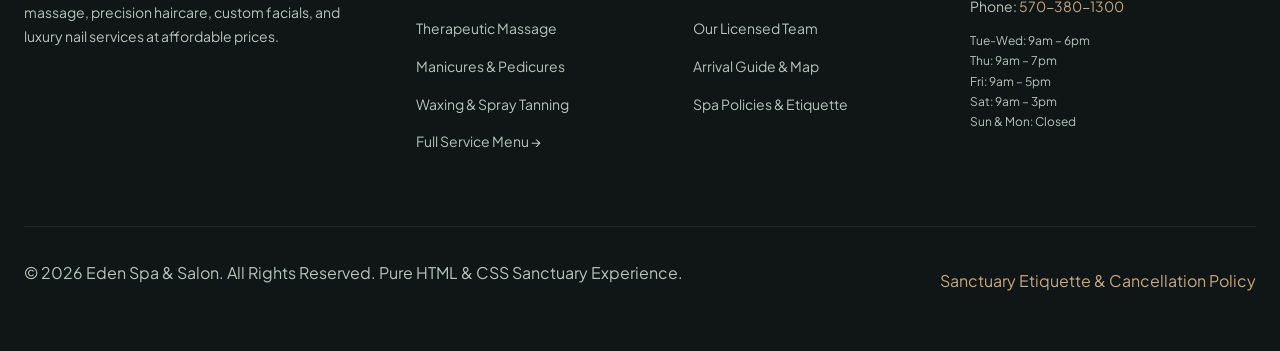
==== commit 5cc0b492: "Enable hover-to-activate and smooth image transitions on Concern Navigator" ====
--- a/index.html
+++ b/index.html
@@ -1157,17 +1157,6 @@
     </div>
   </footer>
 
-  <!-- STICKY MOBILE BOOKING BAR -->
-  <div class="mobile-sticky-bar" aria-label="Quick mobile booking action">
-    <div class="mobile-bar-info">
-      <span class="mobile-bar-title">Eden Spa &amp; Salon</span>
-      <span class="mobile-bar-sub">Appointments: 570-380-1300</span>
-    </div>
-    <a href="book.html" class="btn btn-primary" style="padding: 0.6rem 1.25rem; font-size: var(--text-xs);">
-      Book Online
-    </a>
-  </div>
-
   <!-- STICKY MOBILE BOOKING BAR (<768px) -->
   <div class="mobile-sticky-bar" aria-label="Quick mobile booking action">
     <div class="mobile-bar-info">
@@ -1179,5 +1168,23 @@
     </a>
   </div>
 
+  <!-- HOVER-TO-ACTIVATE SCRIPT FOR CONCERN NAVIGATOR -->
+  <script>
+    document.addEventListener('DOMContentLoaded', function() {
+      const concernTabBtns = document.querySelectorAll('.concern-tab-btn');
+      concernTabBtns.forEach(btn => {
+        btn.addEventListener('mouseenter', function() {
+          const forId = this.getAttribute('for');
+          if (forId) {
+            const radio = document.getElementById(forId);
+            if (radio && !radio.checked) {
+              radio.checked = true;
+            }
+          }
+        });
+      });
+    });
+  </script>
+
 </body>
 </html>
--- a/styles.css
+++ b/styles.css
@@ -586,10 +586,11 @@
 
 .nav-container {
   display: flex;
-  align-items: center;
+  align-items: stretch;
   justify-content: space-between;
-  padding-top: var(--space-md);
-  padding-bottom: var(--space-md);
+  padding-top: 0;
+  padding-bottom: 0;
+  min-height: 4.75rem;
 }
 
 .brand-logo {
@@ -597,6 +598,7 @@
   align-items: center;
   gap: var(--space-sm);
   text-decoration: none;
+  padding: 0.75rem 0;
 }
 
 .brand-symbol {
@@ -636,7 +638,7 @@
 /* Nav Menu Items */
 .nav-links {
   display: none;
-  align-items: center;
+  align-items: stretch;
   gap: var(--space-xl);
 }
 
@@ -648,7 +650,10 @@
 
 .nav-item {
   position: relative;
-}
+  display: flex;
+  align-items: center;
+}
+
 
 .nav-link {
   font-size: var(--text-sm);
@@ -1522,36 +1527,79 @@
 .form-label {
   display: block;
   font-size: var(--text-xs);
-  font-weight: 600;
+  font-size: 0.725rem;
+  font-weight: 700;
   text-transform: uppercase;
   letter-spacing: 0.1em;
   color: var(--color-forest);
-  margin-bottom: var(--space-xs);
-}
-
-.form-control {
+  margin-bottom: 0.45rem;
+}
+
+.form-label .required-star {
+  color: var(--color-gold);
+  font-weight: 700;
+  margin-left: 2px;
+}
+
+.form-control,
+.form-input {
   width: 100%;
-  padding: 0.85rem 1.15rem;
-  font-size: var(--text-sm);
-  color: var(--color-text-primary);
-  background-color: var(--color-cream);
-  border: 1px solid var(--color-cream-border);
-  border-radius: var(--radius-md);
+  padding: 0.95rem 1.2rem;
+  font-family: var(--font-sans);
+  font-size: 0.9375rem;
+  font-weight: 500;
+  color: var(--color-forest);
+  background-color: #FAF8F5;
+  border: 1.5px solid #E2DACF;
+  border-radius: 12px;
   transition: border-color var(--duration-fast) var(--ease-out),
               background-color var(--duration-fast) var(--ease-out),
               box-shadow var(--duration-fast) var(--ease-out);
-}
-
-.form-control:focus {
+  -webkit-appearance: none;
+  appearance: none;
+}
+
+.form-control::placeholder,
+.form-input::placeholder,
+.form-textarea::placeholder {
+  color: #9C9488;
+  font-weight: 400;
+  font-size: 0.875rem;
+}
+
+.form-control:hover,
+.form-input:hover,
+.form-textarea:hover {
+  border-color: var(--color-gold);
+  background-color: #FCFAF7;
+}
+
+.form-control:focus,
+.form-input:focus,
+.form-textarea:focus {
   outline: none;
-  background-color: var(--color-cream-card);
+  background-color: #FFFFFF;
   border-color: var(--color-gold);
-  box-shadow: 0 0 0 3px rgba(197, 168, 128, 0.20);
-}
-
-textarea.form-control {
+  box-shadow: 0 0 0 4px rgba(197, 168, 128, 0.22), 0 2px 8px rgba(20, 30, 28, 0.04);
+}
+
+textarea.form-control,
+.form-textarea {
+  width: 100%;
+  padding: 1rem 1.2rem;
+  font-family: var(--font-sans);
+  font-size: 0.9375rem;
+  font-weight: 500;
+  color: var(--color-forest);
+  background-color: #FAF8F5;
+  border: 1.5px solid #E2DACF;
+  border-radius: 12px;
   min-height: 120px;
+  line-height: 1.65;
   resize: vertical;
+  transition: border-color var(--duration-fast) var(--ease-out),
+              background-color var(--duration-fast) var(--ease-out),
+              box-shadow var(--duration-fast) var(--ease-out);
 }
 
 .policy-badge {
@@ -1657,6 +1705,8 @@
    -------------------------------------------------------------------------- */
 .nav-item-mega {
   position: static;
+  display: flex;
+  align-items: center;
 }
 
 .dropdown-mega {
@@ -1681,6 +1731,18 @@
   z-index: 999;
 }
 
+/* Invisible smooth hover bridge connecting nav item to mega dropdown */
+.dropdown-mega::before {
+  content: '';
+  position: absolute;
+  top: -24px;
+  left: 0;
+  right: 0;
+  height: 24px;
+  background: transparent;
+  pointer-events: auto;
+}
+
 .nav-item-mega:hover .dropdown-mega,
 .nav-item-mega:focus-within .dropdown-mega {
   opacity: 1;
@@ -1688,6 +1750,7 @@
   pointer-events: auto;
   transform: translateY(0);
 }
+
 
 .mega-container {
   max-width: 1320px;
@@ -4137,3 +4200,1373 @@
 }
 
 
+
+/* --------------------------------------------------------------------------
+   26. MASTER TREATMENTS DIRECTORY INDEX (ARUNA / EDITORIAL BLUEPRINT)
+   -------------------------------------------------------------------------- */
+.directory-hero {
+  position: relative;
+  background-color: #141E1C;
+  color: #FAF8F5;
+  padding: 5rem 0 4rem 0;
+  overflow: hidden;
+  border-bottom: 1px solid rgba(197, 168, 128, 0.2);
+}
+
+.directory-hero::before {
+  content: '';
+  position: absolute;
+  top: 0;
+  left: 0;
+  right: 0;
+  bottom: 0;
+  background: radial-gradient(circle at top right, rgba(197, 168, 128, 0.12) 0%, transparent 65%),
+              radial-gradient(circle at bottom left, rgba(34, 48, 44, 0.4) 0%, transparent 70%);
+  pointer-events: none;
+}
+
+.directory-hero-content {
+  position: relative;
+  z-index: 2;
+  max-width: 900px;
+}
+
+.directory-hero-title {
+  font-family: var(--font-serif);
+  font-size: clamp(2.5rem, 5.5vw, 4.2rem);
+  font-weight: 500;
+  color: #FAF8F5;
+  line-height: 1.08;
+  letter-spacing: -0.02em;
+  margin-bottom: var(--space-md);
+}
+
+.directory-hero-title em {
+  font-style: italic;
+  color: var(--color-gold);
+}
+
+.directory-hero-lead {
+  font-size: var(--text-lg);
+  color: rgba(250, 248, 245, 0.85);
+  line-height: 1.6;
+  max-width: 720px;
+  margin-bottom: var(--space-xl);
+}
+
+/* Sticky Category Filter Bar */
+.directory-filter-sticky {
+  position: sticky;
+  top: 4.75rem;
+  z-index: 90;
+  background-color: rgba(250, 248, 245, 0.95);
+  backdrop-filter: blur(12px);
+  -webkit-backdrop-filter: blur(12px);
+  border-bottom: 1px solid var(--color-forest-border);
+  padding: 0.85rem 0;
+  box-shadow: 0 4px 20px rgba(0, 0, 0, 0.04);
+}
+
+.directory-pill-list {
+  display: flex;
+  align-items: center;
+  gap: var(--space-xs);
+  overflow-x: auto;
+  scrollbar-width: none;
+  padding-bottom: 2px;
+}
+
+.directory-pill-list::-webkit-scrollbar {
+  display: none;
+}
+
+.directory-pill-link {
+  display: inline-flex;
+  align-items: center;
+  gap: 0.4rem;
+  padding: 0.55rem 1.1rem;
+  background-color: var(--color-cream-card);
+  border: 1px solid var(--color-cream-border);
+  border-radius: var(--radius-full);
+  font-size: var(--text-xs);
+  font-weight: 600;
+  color: var(--color-forest);
+  white-space: nowrap;
+  transition: all var(--duration-fast) var(--ease-out);
+  text-decoration: none;
+}
+
+.directory-pill-link:hover {
+  background-color: var(--color-forest);
+  color: #FAF8F5;
+  border-color: var(--color-forest);
+  transform: translateY(-1px);
+}
+
+.directory-pill-link.active {
+  background-color: var(--color-forest);
+  color: var(--color-gold);
+  border-color: var(--color-forest);
+}
+
+/* Department Editorial Block */
+.department-block {
+  padding: 4.5rem 0;
+  border-bottom: 1px solid var(--color-cream-border);
+  scroll-margin-top: 100px;
+}
+
+.department-block:nth-child(even) {
+  background-color: var(--color-cream-subtle);
+}
+
+.dept-header-split {
+  display: grid;
+  grid-template-columns: 1fr 1fr;
+  gap: var(--space-3xl);
+  align-items: center;
+  margin-bottom: var(--space-2xl);
+}
+
+.dept-header-split.reverse {
+  direction: rtl;
+}
+
+.dept-header-split.reverse > * {
+  direction: ltr;
+}
+
+.dept-media-frame {
+  position: relative;
+  border-radius: var(--radius-xl);
+  overflow: hidden;
+  box-shadow: var(--shadow-md);
+  aspect-ratio: 16 / 10;
+  border: 1px solid var(--color-cream-border);
+}
+
+.dept-media-frame img {
+  width: 100%;
+  height: 100%;
+  object-fit: cover;
+  transition: transform 600ms ease;
+}
+
+.dept-media-frame:hover img {
+  transform: scale(1.04);
+}
+
+.dept-info {
+  display: flex;
+  flex-direction: column;
+}
+
+.dept-tag {
+  display: inline-flex;
+  align-items: center;
+  gap: 0.4rem;
+  font-size: 0.6875rem;
+  font-weight: 700;
+  letter-spacing: 0.16em;
+  text-transform: uppercase;
+  color: var(--color-gold-hover);
+  margin-bottom: var(--space-xs);
+}
+
+.dept-title {
+  font-family: var(--font-serif);
+  font-size: clamp(2rem, 3.5vw, 2.75rem);
+  font-weight: 500;
+  color: var(--color-forest);
+  line-height: 1.15;
+  margin-bottom: var(--space-sm);
+}
+
+.dept-lead {
+  font-size: var(--text-base);
+  color: var(--color-text-secondary);
+  line-height: 1.6;
+  margin-bottom: var(--space-lg);
+}
+
+.dept-meta-bar {
+  display: flex;
+  align-items: center;
+  justify-content: space-between;
+  flex-wrap: wrap;
+  gap: var(--space-md);
+  padding: var(--space-md) var(--space-lg);
+  background-color: var(--color-cream-card);
+  border: 1px solid var(--color-cream-border);
+  border-radius: var(--radius-lg);
+}
+
+.dept-price-badge {
+  font-family: var(--font-serif);
+  font-size: var(--text-xl);
+  font-weight: 600;
+  color: var(--color-forest);
+}
+
+.dept-price-badge span {
+  font-size: var(--text-xs);
+  font-family: var(--font-sans);
+  color: var(--color-text-muted);
+  font-weight: 500;
+  text-transform: uppercase;
+  letter-spacing: 0.05em;
+  margin-left: 0.35rem;
+}
+
+/* Department Rates 2-Column Grid */
+.dept-rates-grid {
+  display: grid;
+  grid-template-columns: 1fr 1fr;
+  gap: var(--space-xl) var(--space-3xl);
+  margin-top: var(--space-xl);
+}
+
+.dept-rate-item {
+  display: flex;
+  justify-content: space-between;
+  align-items: baseline;
+  padding-bottom: 0.85rem;
+  border-bottom: 1px dashed var(--color-cream-border);
+  position: relative;
+}
+
+.dept-rate-info {
+  display: flex;
+  flex-direction: column;
+  padding-right: var(--space-md);
+}
+
+.dept-rate-name {
+  font-family: var(--font-serif);
+  font-size: var(--text-lg);
+  font-weight: 600;
+  color: var(--color-forest);
+  line-height: 1.3;
+}
+
+.dept-rate-sub {
+  font-size: var(--text-xs);
+  color: var(--color-text-muted);
+  margin-top: 0.2rem;
+  line-height: 1.4;
+}
+
+.dept-rate-price {
+  font-family: var(--font-serif);
+  font-size: 1.15rem;
+  font-weight: 700;
+  color: var(--color-forest);
+  white-space: nowrap;
+}
+
+/* Combination Showcase (Two services. One afternoon at Eden.) */
+.combo-section {
+  background-color: var(--color-cream-subtle);
+  padding: 5rem 0;
+  border-bottom: 1px solid var(--color-cream-border);
+}
+
+.combo-grid {
+  display: grid;
+  grid-template-columns: repeat(3, 1fr);
+  gap: var(--space-xl);
+  margin-top: var(--space-2xl);
+}
+
+.combo-card {
+  background-color: var(--color-cream-card);
+  border: 1px solid var(--color-cream-border);
+  border-radius: var(--radius-xl);
+  overflow: hidden;
+  box-shadow: var(--shadow-sm);
+  display: flex;
+  flex-direction: column;
+  transition: all var(--duration-normal) var(--ease-out);
+}
+
+.combo-card:hover {
+  transform: translateY(-4px);
+  box-shadow: var(--shadow-xl);
+  border-color: var(--color-gold);
+}
+
+.combo-media {
+  aspect-ratio: 16 / 9;
+  overflow: hidden;
+  position: relative;
+}
+
+.combo-media img {
+  width: 100%;
+  height: 100%;
+  object-fit: cover;
+  transition: transform 500ms ease;
+}
+
+.combo-card:hover .combo-media img {
+  transform: scale(1.05);
+}
+
+.combo-content {
+  padding: var(--space-xl);
+  display: flex;
+  flex-direction: column;
+  flex-grow: 1;
+}
+
+.combo-badge {
+  font-size: 0.6875rem;
+  font-weight: 700;
+  letter-spacing: 0.14em;
+  text-transform: uppercase;
+  color: var(--color-gold-hover);
+  margin-bottom: var(--space-xs);
+}
+
+.combo-title {
+  font-family: var(--font-serif);
+  font-size: var(--text-xl);
+  font-weight: 600;
+  color: var(--color-forest);
+  margin-bottom: var(--space-xs);
+}
+
+.combo-desc {
+  font-size: var(--text-sm);
+  color: var(--color-text-secondary);
+  line-height: 1.55;
+  margin-bottom: var(--space-lg);
+  flex-grow: 1;
+}
+
+.concern-tab-btn {
+  display: flex;
+  justify-content: space-between;
+  align-items: center;
+  background-color: var(--color-cream-card);
+  border: 1px solid var(--color-forest-border);
+  border-radius: var(--radius-md);
+  padding: 1.15rem 1.35rem;
+  cursor: pointer;
+  transition: all 200ms cubic-bezier(0.16, 1, 0.3, 1);
+  user-select: none;
+  position: relative;
+}
+
+.concern-tab-btn:hover {
+  background-color: #FFFFFF;
+  border-color: var(--color-gold);
+  transform: translateX(4px);
+  box-shadow: 0 4px 12px rgba(20, 30, 28, 0.06);
+}
+
+.concern-tab-title {
+  font-family: var(--font-serif);
+  font-size: var(--text-base);
+  font-weight: 600;
+  color: var(--color-forest);
+  display: flex;
+  align-items: center;
+  gap: 10px;
+  transition: color 200ms ease;
+}
+
+.concern-tab-meta {
+  font-size: 0.6875rem;
+  font-weight: 700;
+  text-transform: uppercase;
+  letter-spacing: 0.08em;
+  color: var(--color-gold-hover);
+  display: flex;
+  align-items: center;
+  gap: 6px;
+  transition: color 200ms ease;
+}
+
+/* Active State for Concern Tabs */
+#concern-1:checked ~ .concern-layout-split .concern-list-menu label[for="concern-1"],
+#concern-2:checked ~ .concern-layout-split .concern-list-menu label[for="concern-2"],
+#concern-3:checked ~ .concern-layout-split .concern-list-menu label[for="concern-3"],
+#concern-4:checked ~ .concern-layout-split .concern-list-menu label[for="concern-4"],
+#concern-5:checked ~ .concern-layout-split .concern-list-menu label[for="concern-5"],
+#concern-6:checked ~ .concern-layout-split .concern-list-menu label[for="concern-6"] {
+  background-color: #141E1C;
+  border-color: var(--color-gold);
+  box-shadow: 0 6px 20px rgba(20, 30, 28, 0.2);
+  transform: translateX(6px);
+}
+
+#concern-1:checked ~ .concern-layout-split .concern-list-menu label[for="concern-1"] .concern-tab-title,
+#concern-2:checked ~ .concern-layout-split .concern-list-menu label[for="concern-2"] .concern-tab-title,
+#concern-3:checked ~ .concern-layout-split .concern-list-menu label[for="concern-3"] .concern-tab-title,
+#concern-4:checked ~ .concern-layout-split .concern-list-menu label[for="concern-4"] .concern-tab-title,
+#concern-5:checked ~ .concern-layout-split .concern-list-menu label[for="concern-5"] .concern-tab-title,
+#concern-6:checked ~ .concern-layout-split .concern-list-menu label[for="concern-6"] .concern-tab-title {
+  color: #FAF8F5;
+}
+
+#concern-1:checked ~ .concern-layout-split .concern-list-menu label[for="concern-1"] .concern-tab-meta,
+#concern-2:checked ~ .concern-layout-split .concern-list-menu label[for="concern-2"] .concern-tab-meta,
+#concern-3:checked ~ .concern-layout-split .concern-list-menu label[for="concern-3"] .concern-tab-meta,
+#concern-4:checked ~ .concern-layout-split .concern-list-menu label[for="concern-4"] .concern-tab-meta,
+#concern-5:checked ~ .concern-layout-split .concern-list-menu label[for="concern-5"] .concern-tab-meta,
+#concern-6:checked ~ .concern-layout-split .concern-list-menu label[for="concern-6"] .concern-tab-meta {
+  color: var(--color-gold);
+}
+
+/* Concern Display Panels */
+.concern-panel {
+  display: none;
+  background-color: var(--color-cream-card);
+  border: 1px solid var(--color-forest-border);
+  border-radius: var(--radius-xl);
+  padding: var(--space-xl);
+  box-shadow: var(--shadow-lg);
+  animation: concernFadeIn 280ms cubic-bezier(0.16, 1, 0.3, 1);
+}
+
+@keyframes concernFadeIn {
+  from {
+    opacity: 0;
+    transform: translateY(8px) scale(0.99);
+  }
+  to {
+    opacity: 1;
+    transform: translateY(0) scale(1);
+  }
+}
+
+#concern-1:checked ~ .concern-layout-split .concern-panel-1,
+#concern-2:checked ~ .concern-layout-split .concern-panel-2,
+#concern-3:checked ~ .concern-layout-split .concern-panel-3,
+#concern-4:checked ~ .concern-layout-split .concern-panel-4,
+#concern-5:checked ~ .concern-layout-split .concern-panel-5,
+#concern-6:checked ~ .concern-layout-split .concern-panel-6 {
+  display: block;
+}
+
+.combo-footer {
+  display: flex;
+  justify-content: space-between;
+  align-items: center;
+  padding-top: var(--space-md);
+  border-top: 1px solid var(--color-cream-border);
+}
+
+.combo-price {
+  font-family: var(--font-serif);
+  font-size: 1.35rem;
+  font-weight: 700;
+  color: var(--color-forest);
+}
+
+.combo-save {
+  font-size: var(--text-xs);
+  font-weight: 600;
+  color: #2D6A4F;
+  background: rgba(45, 106, 79, 0.1);
+  padding: 0.2rem 0.5rem;
+  border-radius: var(--radius-sm);
+}
+
+/* Pricing Policy Bar (3 Pillars) */
+.pricing-policy-bar {
+  background-color: #141E1C;
+  color: #FAF8F5;
+  padding: 3.5rem 0;
+}
+
+.pricing-policy-grid {
+  display: grid;
+  grid-template-columns: repeat(3, 1fr);
+  gap: var(--space-2xl);
+}
+
+.policy-item {
+  display: flex;
+  flex-direction: column;
+}
+
+.policy-num {
+  font-family: var(--font-serif);
+  font-size: var(--text-lg);
+  font-weight: 600;
+  color: var(--color-gold);
+  margin-bottom: var(--space-xs);
+}
+
+.policy-title {
+  font-family: var(--font-serif);
+  font-size: var(--text-xl);
+  font-weight: 500;
+  color: #FAF8F5;
+  margin-bottom: var(--space-xs);
+}
+
+.policy-desc {
+  font-size: var(--text-sm);
+  color: rgba(250, 248, 245, 0.75);
+  line-height: 1.55;
+}
+
+/* Responsive adjustments for Section 26 */
+@media (max-width: 1024px) {
+  .dept-header-split,
+  .dept-header-split.reverse {
+    grid-template-columns: 1fr;
+    gap: var(--space-xl);
+    direction: ltr;
+  }
+  .dept-rates-grid {
+    grid-template-columns: 1fr;
+    gap: var(--space-md);
+  }
+  .combo-grid {
+    grid-template-columns: 1fr;
+  }
+  .pricing-policy-grid {
+    grid-template-columns: 1fr;
+    gap: var(--space-xl);
+  }
+}
+
+/* ==========================================================================
+   27. ELEVATED PACKAGES & DAY RETREATS ARCHITECTURE
+   ========================================================================== */
+
+/* Package Hero Guarantee Callout Box */
+.package-guarantee-box {
+  background-color: var(--color-cream-card);
+  border: 1px solid rgba(197, 168, 128, 0.35);
+  border-left: 3px solid var(--color-gold);
+  border-radius: var(--radius-lg);
+  padding: 1.15rem 1.35rem;
+  margin-top: var(--space-xl);
+  box-shadow: var(--shadow-sm);
+}
+
+.package-guarantee-title {
+  font-family: var(--font-serif);
+  font-size: var(--text-sm);
+  font-weight: 600;
+  color: var(--color-forest);
+  margin-bottom: 0.25rem;
+  display: flex;
+  align-items: center;
+  gap: 0.5rem;
+}
+
+.package-guarantee-text {
+  font-size: 0.8rem;
+  color: var(--color-text-secondary);
+  line-height: 1.55;
+  margin: 0;
+}
+
+/* 4-Tier Grid Layout */
+.package-tier-grid-4 {
+  display: grid;
+  grid-template-columns: repeat(4, 1fr);
+  gap: var(--space-lg);
+  align-items: stretch;
+}
+
+.package-tier-card {
+  background: var(--color-cream-card);
+  border: 1px solid rgba(197, 168, 128, 0.28);
+  border-radius: var(--radius-xl);
+  padding: 2rem 1.5rem;
+  display: flex;
+  flex-direction: column;
+  position: relative;
+  transition: transform var(--duration-normal) var(--ease-out),
+              box-shadow var(--duration-normal) var(--ease-out),
+              border-color var(--duration-normal) var(--ease-out);
+}
+
+.package-tier-card:hover {
+  transform: translateY(-4px);
+  box-shadow: var(--shadow-xl);
+  border-color: var(--color-gold);
+}
+
+.package-tier-card.featured-dark {
+  background: #141E1C;
+  color: #FAF8F5;
+  border-color: rgba(197, 168, 128, 0.6);
+  box-shadow: 0 12px 30px rgba(20, 30, 28, 0.25);
+}
+
+.package-tier-card.featured-dark:hover {
+  border-color: var(--color-gold-light);
+}
+
+.tier-eyebrow-tag {
+  font-size: 0.7rem;
+  font-weight: 700;
+  text-transform: uppercase;
+  letter-spacing: 0.15em;
+  color: var(--color-gold-hover);
+  margin-bottom: 0.5rem;
+}
+
+.featured-dark .tier-eyebrow-tag {
+  color: var(--color-gold);
+}
+
+.package-tier-name {
+  font-family: var(--font-serif);
+  font-size: 1.45rem;
+  color: var(--color-forest);
+  margin-bottom: 0.35rem;
+  line-height: 1.2;
+}
+
+.featured-dark .package-tier-name {
+  color: #FAF8F5;
+}
+
+.package-tier-time {
+  font-size: 0.75rem;
+  color: var(--color-text-muted);
+  text-transform: uppercase;
+  letter-spacing: 0.08em;
+  margin-bottom: 1rem;
+}
+
+.featured-dark .package-tier-time {
+  color: rgba(250, 248, 245, 0.65);
+}
+
+.package-tier-price-wrap {
+  margin-bottom: 1.25rem;
+  padding-bottom: 1.25rem;
+  border-bottom: 1px solid var(--color-cream-border);
+}
+
+.featured-dark .package-tier-price-wrap {
+  border-bottom: 1px solid rgba(255, 255, 255, 0.12);
+}
+
+.package-tier-price {
+  font-family: var(--font-serif);
+  font-size: 2.25rem;
+  font-weight: 700;
+  color: var(--color-forest);
+  line-height: 1;
+}
+
+.featured-dark .package-tier-price {
+  color: var(--color-gold-hover);
+}
+
+.package-tier-hook {
+  font-size: var(--text-xs);
+  color: var(--color-text-secondary);
+  line-height: 1.5;
+  margin-bottom: 1.25rem;
+  font-style: italic;
+}
+
+.featured-dark .package-tier-hook {
+  color: rgba(250, 248, 245, 0.85);
+}
+
+.package-tier-inclusions-list {
+  list-style: none;
+  padding: 0;
+  margin: 0 0 1.75rem 0;
+  display: flex;
+  flex-direction: column;
+  gap: 0.65rem;
+  flex-grow: 1;
+}
+
+.package-tier-inclusion-item {
+  font-size: 0.825rem;
+  color: var(--color-text-secondary);
+  display: flex;
+  align-items: flex-start;
+  gap: 0.5rem;
+  line-height: 1.45;
+}
+
+.featured-dark .package-tier-inclusion-item {
+  color: rgba(250, 248, 245, 0.85);
+}
+
+.package-tier-inclusion-item svg {
+  color: var(--color-gold-hover);
+  flex-shrink: 0;
+  margin-top: 2px;
+}
+
+.featured-dark .package-tier-inclusion-item svg {
+  color: var(--color-gold);
+}
+
+/* Comparison Matrix Table */
+.matrix-container {
+  overflow-x: auto;
+  border-radius: var(--radius-xl);
+  border: 1px solid rgba(197, 168, 128, 0.35);
+  background: var(--color-cream-card);
+  box-shadow: var(--shadow-sm);
+  margin-top: var(--space-xl);
+}
+
+.matrix-table {
+  width: 100%;
+  border-collapse: collapse;
+  text-align: left;
+  font-size: var(--text-sm);
+}
+
+.matrix-table thead th {
+  background: #141E1C;
+  color: #FAF8F5;
+  padding: 1.15rem 1.25rem;
+  font-family: var(--font-serif);
+  font-weight: 500;
+  font-size: var(--text-base);
+  border-right: 1px solid rgba(255, 255, 255, 0.08);
+}
+
+.matrix-table thead th:first-child {
+  width: 32%;
+}
+
+.matrix-table thead th.featured-col {
+  background: #1E2D2A;
+  color: var(--color-gold);
+}
+
+.matrix-table tbody tr {
+  border-bottom: 1px solid var(--color-cream-border);
+  transition: background-color var(--duration-fast) var(--ease-out);
+}
+
+.matrix-table tbody tr:hover {
+  background-color: rgba(197, 168, 128, 0.06);
+}
+
+.matrix-table tbody td {
+  padding: 1rem 1.25rem;
+  color: var(--color-text-secondary);
+  border-right: 1px solid var(--color-cream-border);
+}
+
+.matrix-table tbody td.featured-col {
+  background: rgba(197, 168, 128, 0.04);
+  font-weight: 500;
+  color: var(--color-forest);
+}
+
+.matrix-check {
+  color: var(--color-gold-hover);
+  font-weight: 700;
+}
+
+.matrix-dash {
+  color: var(--color-text-muted);
+  opacity: 0.4;
+}
+
+/* Savings Breakdown Section (Dark Theme) */
+.savings-section {
+  background: #141E1C;
+  color: #FAF8F5;
+  padding: var(--space-4xl) 0;
+}
+
+.savings-grid {
+  display: grid;
+  grid-template-columns: repeat(3, 1fr);
+  gap: var(--space-xl);
+  margin-top: var(--space-2xl);
+}
+
+.savings-card {
+  background: #1B2825;
+  border: 1px solid rgba(197, 168, 128, 0.25);
+  border-radius: var(--radius-xl);
+  padding: 2rem 1.75rem;
+  display: flex;
+  flex-direction: column;
+}
+
+.savings-card-title {
+  font-family: var(--font-serif);
+  font-size: 1.35rem;
+  color: #FAF8F5;
+  margin-bottom: 0.5rem;
+}
+
+.savings-math-row {
+  display: flex;
+  justify-content: space-between;
+  font-size: var(--text-sm);
+  color: rgba(250, 248, 245, 0.7);
+  padding: 0.5rem 0;
+  border-bottom: 1px dashed rgba(255, 255, 255, 0.1);
+}
+
+.savings-math-total {
+  display: flex;
+  justify-content: space-between;
+  font-size: 1.15rem;
+  font-weight: 700;
+  color: var(--color-gold-hover);
+  padding-top: 1rem;
+  margin-top: 0.5rem;
+  border-top: 1px solid rgba(197, 168, 128, 0.35);
+}
+
+.savings-badge {
+  display: inline-block;
+  font-size: 0.75rem;
+  font-weight: 700;
+  background: rgba(45, 106, 79, 0.3);
+  color: #52B788;
+  padding: 0.25rem 0.6rem;
+  border-radius: var(--radius-sm);
+  border: 1px solid rgba(82, 183, 136, 0.3);
+  margin-top: 0.75rem;
+}
+
+/* Multi-Session Course Bundles */
+.course-grid-3 {
+  display: grid;
+  grid-template-columns: repeat(3, 1fr);
+  gap: var(--space-xl);
+  margin-top: var(--space-2xl);
+}
+
+.course-card {
+  background: var(--color-cream-card);
+  border: 1px solid rgba(197, 168, 128, 0.28);
+  border-radius: var(--radius-xl);
+  padding: 2rem 1.75rem;
+  display: flex;
+  flex-direction: column;
+  transition: transform var(--duration-normal) var(--ease-out),
+              box-shadow var(--duration-normal) var(--ease-out);
+}
+
+.course-card:hover {
+  transform: translateY(-3px);
+  box-shadow: var(--shadow-lg);
+}
+
+.course-sessions-badge {
+  font-size: 0.7rem;
+  font-weight: 700;
+  text-transform: uppercase;
+  letter-spacing: 0.1em;
+  color: var(--color-gold-hover);
+  margin-bottom: 0.5rem;
+}
+
+.course-title {
+  font-family: var(--font-serif);
+  font-size: 1.35rem;
+  color: var(--color-forest);
+  margin-bottom: 0.5rem;
+}
+
+.course-price-wrap {
+  display: flex;
+  align-items: baseline;
+  gap: 0.5rem;
+  margin-bottom: 0.75rem;
+}
+
+.course-price {
+  font-family: var(--font-serif);
+  font-size: 1.85rem;
+  font-weight: 700;
+  color: var(--color-forest);
+}
+
+.course-strike {
+  font-size: var(--text-sm);
+  color: var(--color-text-muted);
+  text-decoration: line-through;
+}
+
+.course-per-session {
+  font-size: 0.8rem;
+  color: var(--color-text-muted);
+  margin-bottom: 1.25rem;
+}
+
+.course-desc {
+  font-size: var(--text-sm);
+  color: var(--color-text-secondary);
+  line-height: 1.6;
+  margin-bottom: 1.5rem;
+  flex-grow: 1;
+}
+
+/* Dual Action Cards (Gift Cards & Standing Rituals) */
+.dual-action-grid {
+  display: grid;
+  grid-template-columns: 1fr 1fr;
+  gap: var(--space-xl);
+  margin-top: var(--space-3xl);
+}
+
+.action-banner-card {
+  border-radius: var(--radius-2xl);
+  padding: 2.75rem 2.25rem;
+  display: flex;
+  flex-direction: column;
+  justify-content: space-between;
+}
+
+.action-banner-dark {
+  background: #141E1C;
+  color: #FAF8F5;
+  border: 1px solid rgba(197, 168, 128, 0.4);
+}
+
+.action-banner-light {
+  background: var(--color-cream-card);
+  color: var(--color-forest);
+  border: 1px solid rgba(197, 168, 128, 0.3);
+}
+
+/* Responsive queries for Packages */
+@media (max-width: 1100px) {
+  .package-tier-grid-4 {
+    grid-template-columns: repeat(2, 1fr);
+  }
+  .savings-grid {
+    grid-template-columns: 1fr;
+  }
+  .course-grid-3 {
+    grid-template-columns: 1fr;
+  }
+  .dual-action-grid {
+    grid-template-columns: 1fr;
+  }
+}
+
+@media (max-width: 640px) {
+  .package-tier-grid-4 {
+    grid-template-columns: 1fr;
+  }
+}
+
+/* ==========================================================================
+   28. ELEVATED GIFTING EXPERIENCE & VISIT ARRIVAL GUIDE
+   ========================================================================== */
+
+/* Live Interactive Gift Card Customizer Stage */
+.gc-customizer-grid {
+  display: grid;
+  grid-template-columns: 1fr 1fr;
+  gap: var(--space-3xl);
+  align-items: start;
+}
+
+.gc-form-box {
+  background: var(--color-cream-card);
+  border: 1px solid rgba(197, 168, 128, 0.35);
+  border-radius: var(--radius-2xl);
+  padding: 2.25rem;
+  box-shadow: var(--shadow-sm);
+}
+
+.gc-amount-selector {
+  display: grid;
+  grid-template-columns: repeat(4, 1fr);
+  gap: var(--space-xs);
+  margin-bottom: var(--space-md);
+}
+
+.gc-amount-btn {
+  background: var(--color-cream);
+  border: 1px solid var(--color-cream-border);
+  border-radius: var(--radius-md);
+  padding: 0.85rem 0.5rem;
+  text-align: center;
+  font-family: var(--font-serif);
+  font-size: var(--text-lg);
+  font-weight: 700;
+  color: var(--color-forest);
+  cursor: pointer;
+  transition: all var(--duration-fast) var(--ease-out);
+}
+
+.gc-amount-btn:hover {
+  border-color: var(--color-gold);
+  background: var(--color-cream-subtle);
+}
+
+.gc-amount-btn.active {
+  background: var(--color-forest);
+  color: var(--color-gold);
+  border-color: var(--color-forest);
+  box-shadow: var(--shadow-sm);
+}
+
+.gc-amount-sub {
+  display: block;
+  font-family: var(--font-sans);
+  font-size: 0.65rem;
+  font-weight: 500;
+  text-transform: uppercase;
+  letter-spacing: 0.05em;
+  opacity: 0.8;
+  margin-top: 2px;
+}
+
+.gc-live-card-container {
+  perspective: 1000px;
+  position: sticky;
+  top: 100px;
+}
+
+.gc-live-card {
+  background: linear-gradient(135deg, #182422 0%, #0E1614 100%);
+  border: 1.5px solid rgba(197, 168, 128, 0.45);
+  border-radius: var(--radius-2xl);
+  padding: 2.5rem;
+  color: #FAF8F5;
+  box-shadow: 0 20px 45px rgba(10, 16, 14, 0.35);
+  position: relative;
+  overflow: hidden;
+  min-height: 280px;
+  display: flex;
+  flex-direction: column;
+  justify-content: space-between;
+}
+
+.gc-live-card::before {
+  content: '';
+  position: absolute;
+  top: -50%;
+  right: -50%;
+  width: 100%;
+  height: 100%;
+  background: radial-gradient(circle, rgba(197, 168, 128, 0.12) 0%, transparent 70%);
+  pointer-events: none;
+}
+
+.gc-card-header {
+  display: flex;
+  justify-content: space-between;
+  align-items: flex-start;
+}
+
+.gc-card-logo {
+  font-family: var(--font-serif);
+  font-size: 1.35rem;
+  font-weight: 600;
+  color: var(--color-gold);
+  letter-spacing: 0.02em;
+}
+
+.gc-card-location {
+  font-size: 0.6875rem;
+  text-transform: uppercase;
+  letter-spacing: 0.14em;
+  color: rgba(250, 248, 245, 0.6);
+  margin-top: 2px;
+}
+
+.gc-card-val-tag {
+  font-family: var(--font-serif);
+  font-size: 2.25rem;
+  font-weight: 700;
+  color: #FAF8F5;
+  line-height: 1;
+}
+
+.gc-card-body {
+  margin: 1.5rem 0;
+  padding: 1rem 0;
+  border-top: 1px dashed rgba(197, 168, 128, 0.25);
+  border-bottom: 1px dashed rgba(197, 168, 128, 0.25);
+}
+
+.gc-card-recipient {
+  font-size: 0.95rem;
+  font-weight: 600;
+  color: var(--color-gold-light);
+  margin-bottom: 0.35rem;
+}
+
+.gc-card-message {
+  font-size: 0.8125rem;
+  color: rgba(250, 248, 245, 0.8);
+  font-style: italic;
+  line-height: 1.5;
+  min-height: 2.5em;
+}
+
+.gc-card-footer {
+  display: flex;
+  justify-content: space-between;
+  align-items: flex-end;
+  font-size: 0.6875rem;
+  color: rgba(250, 248, 245, 0.55);
+}
+
+.gc-card-seal {
+  display: inline-flex;
+  align-items: center;
+  gap: 4px;
+  color: var(--color-gold);
+  text-transform: uppercase;
+  letter-spacing: 0.08em;
+  font-weight: 600;
+}
+
+/* Packaging Mode Cards */
+.packaging-grid {
+  display: grid;
+  grid-template-columns: repeat(3, 1fr);
+  gap: var(--space-xl);
+  margin-top: var(--space-2xl);
+}
+
+.packaging-card {
+  background: var(--color-cream-card);
+  border: 1px solid rgba(197, 168, 128, 0.3);
+  border-radius: var(--radius-xl);
+  padding: 2rem 1.75rem;
+  display: flex;
+  flex-direction: column;
+}
+
+.packaging-icon-pod {
+  width: 48px;
+  height: 48px;
+  border-radius: var(--radius-full);
+  background: var(--color-cream-subtle);
+  border: 1px solid rgba(197, 168, 128, 0.3);
+  display: flex;
+  align-items: center;
+  justify-content: center;
+  color: var(--color-gold-hover);
+  margin-bottom: 1.25rem;
+}
+
+.packaging-title {
+  font-family: var(--font-serif);
+  font-size: 1.25rem;
+  color: var(--color-forest);
+  margin-bottom: 0.5rem;
+}
+
+.packaging-desc {
+  font-size: var(--text-sm);
+  color: var(--color-text-secondary);
+  line-height: 1.55;
+}
+
+/* Visit Page: Arrival Timeline */
+.arrival-step-grid {
+  display: grid;
+  grid-template-columns: repeat(4, 1fr);
+  gap: var(--space-lg);
+  margin-top: var(--space-2xl);
+}
+
+.arrival-step-card {
+  background: var(--color-cream-card);
+  border: 1px solid rgba(197, 168, 128, 0.3);
+  border-radius: var(--radius-xl);
+  padding: 1.75rem 1.5rem;
+  position: relative;
+  display: flex;
+  flex-direction: column;
+}
+
+.arrival-step-time {
+  font-size: 0.7rem;
+  font-weight: 700;
+  text-transform: uppercase;
+  letter-spacing: 0.12em;
+  color: var(--color-gold-hover);
+  margin-bottom: 0.5rem;
+}
+
+.arrival-step-title {
+  font-family: var(--font-serif);
+  font-size: 1.25rem;
+  color: var(--color-forest);
+  margin-bottom: 0.5rem;
+}
+
+.arrival-step-desc {
+  font-size: var(--text-xs);
+  color: var(--color-text-secondary);
+  line-height: 1.6;
+}
+
+/* Driving Routes Grid */
+.routes-grid {
+  display: grid;
+  grid-template-columns: repeat(3, 1fr);
+  gap: var(--space-xl);
+  margin-top: var(--space-2xl);
+}
+
+.route-card {
+  background: var(--color-cream-card);
+  border: 1px solid rgba(197, 168, 128, 0.3);
+  border-radius: var(--radius-xl);
+  padding: 2rem 1.75rem;
+  display: flex;
+  flex-direction: column;
+}
+
+.step5-form-card {
+  background-color: #FFFFFF;
+  border: 1px solid rgba(197, 168, 128, 0.35);
+  border-radius: var(--radius-2xl);
+  padding: 2.25rem;
+  box-shadow: 0 10px 30px rgba(20, 30, 28, 0.05);
+}
+
+.form-section-title {
+  font-family: var(--font-sans);
+  font-size: 0.75rem;
+  font-weight: 700;
+  text-transform: uppercase;
+  letter-spacing: 0.12em;
+  color: var(--color-gold-hover);
+  margin-bottom: var(--space-md);
+  display: flex;
+  align-items: center;
+  gap: 8px;
+  padding-bottom: 0.5rem;
+  border-bottom: 1px dashed var(--color-cream-border);
+}
+
+.route-badge {
+  display: inline-block;
+  font-size: 0.6875rem;
+  font-weight: 700;
+  text-transform: uppercase;
+  letter-spacing: 0.1em;
+  color: var(--color-gold-hover);
+  background: rgba(197, 168, 128, 0.12);
+  padding: 0.25rem 0.65rem;
+  border-radius: var(--radius-full);
+  margin-bottom: 0.75rem;
+  align-self: flex-start;
+}
+
+.route-title {
+  font-family: var(--font-serif);
+  font-size: 1.35rem;
+  color: var(--color-forest);
+  margin-bottom: 0.5rem;
+}
+
+.route-time {
+  font-size: 0.8rem;
+  font-weight: 600;
+  color: var(--color-forest);
+  margin-bottom: 1rem;
+}
+
+.route-steps-list {
+  list-style: none;
+  padding: 0;
+  margin: 0;
+  display: flex;
+  flex-direction: column;
+  gap: 0.5rem;
+  font-size: var(--text-xs);
+  color: var(--color-text-secondary);
+  line-height: 1.5;
+}
+
+.route-steps-list li {
+  position: relative;
+  padding-left: 1.25rem;
+}
+
+.route-steps-list li::before {
+  content: '→';
+  position: absolute;
+  left: 0;
+  color: var(--color-gold-hover);
+  font-weight: 700;
+}
+
+/* Sensory Atmosphere Breakdown */
+.sensory-grid {
+  display: grid;
+  grid-template-columns: repeat(4, 1fr);
+  gap: var(--space-lg);
+  margin-top: var(--space-2xl);
+}
+
+.sensory-card {
+  background: #141E1C;
+  color: #FAF8F5;
+  border: 1px solid rgba(197, 168, 128, 0.25);
+  border-radius: var(--radius-xl);
+  padding: 2rem 1.5rem;
+  display: flex;
+  flex-direction: column;
+}
+
+.sensory-title {
+  font-family: var(--font-serif);
+  font-size: 1.2rem;
+  color: var(--color-gold);
+  margin-bottom: 0.5rem;
+}
+
+.sensory-desc {
+  font-size: var(--text-xs);
+  color: rgba(250, 248, 245, 0.75);
+  line-height: 1.6;
+}
+
+@media (max-width: 1024px) {
+  .gc-customizer-grid {
+    grid-template-columns: 1fr;
+  }
+  .gc-live-card-container {
+    position: static;
+  }
+  .packaging-grid {
+    grid-template-columns: 1fr;
+  }
+  .arrival-step-grid {
+    grid-template-columns: repeat(2, 1fr);
+  }
+  .routes-grid {
+    grid-template-columns: 1fr;
+  }
+  .sensory-grid {
+    grid-template-columns: repeat(2, 1fr);
+  }
+}
+
+@media (max-width: 640px) {
+  .gc-amount-selector {
+    grid-template-columns: repeat(2, 1fr);
+  }
+  .arrival-step-grid {
+    grid-template-columns: 1fr;
+  }
+  .sensory-grid {
+    grid-template-columns: 1fr;
+  }
+}
+
+
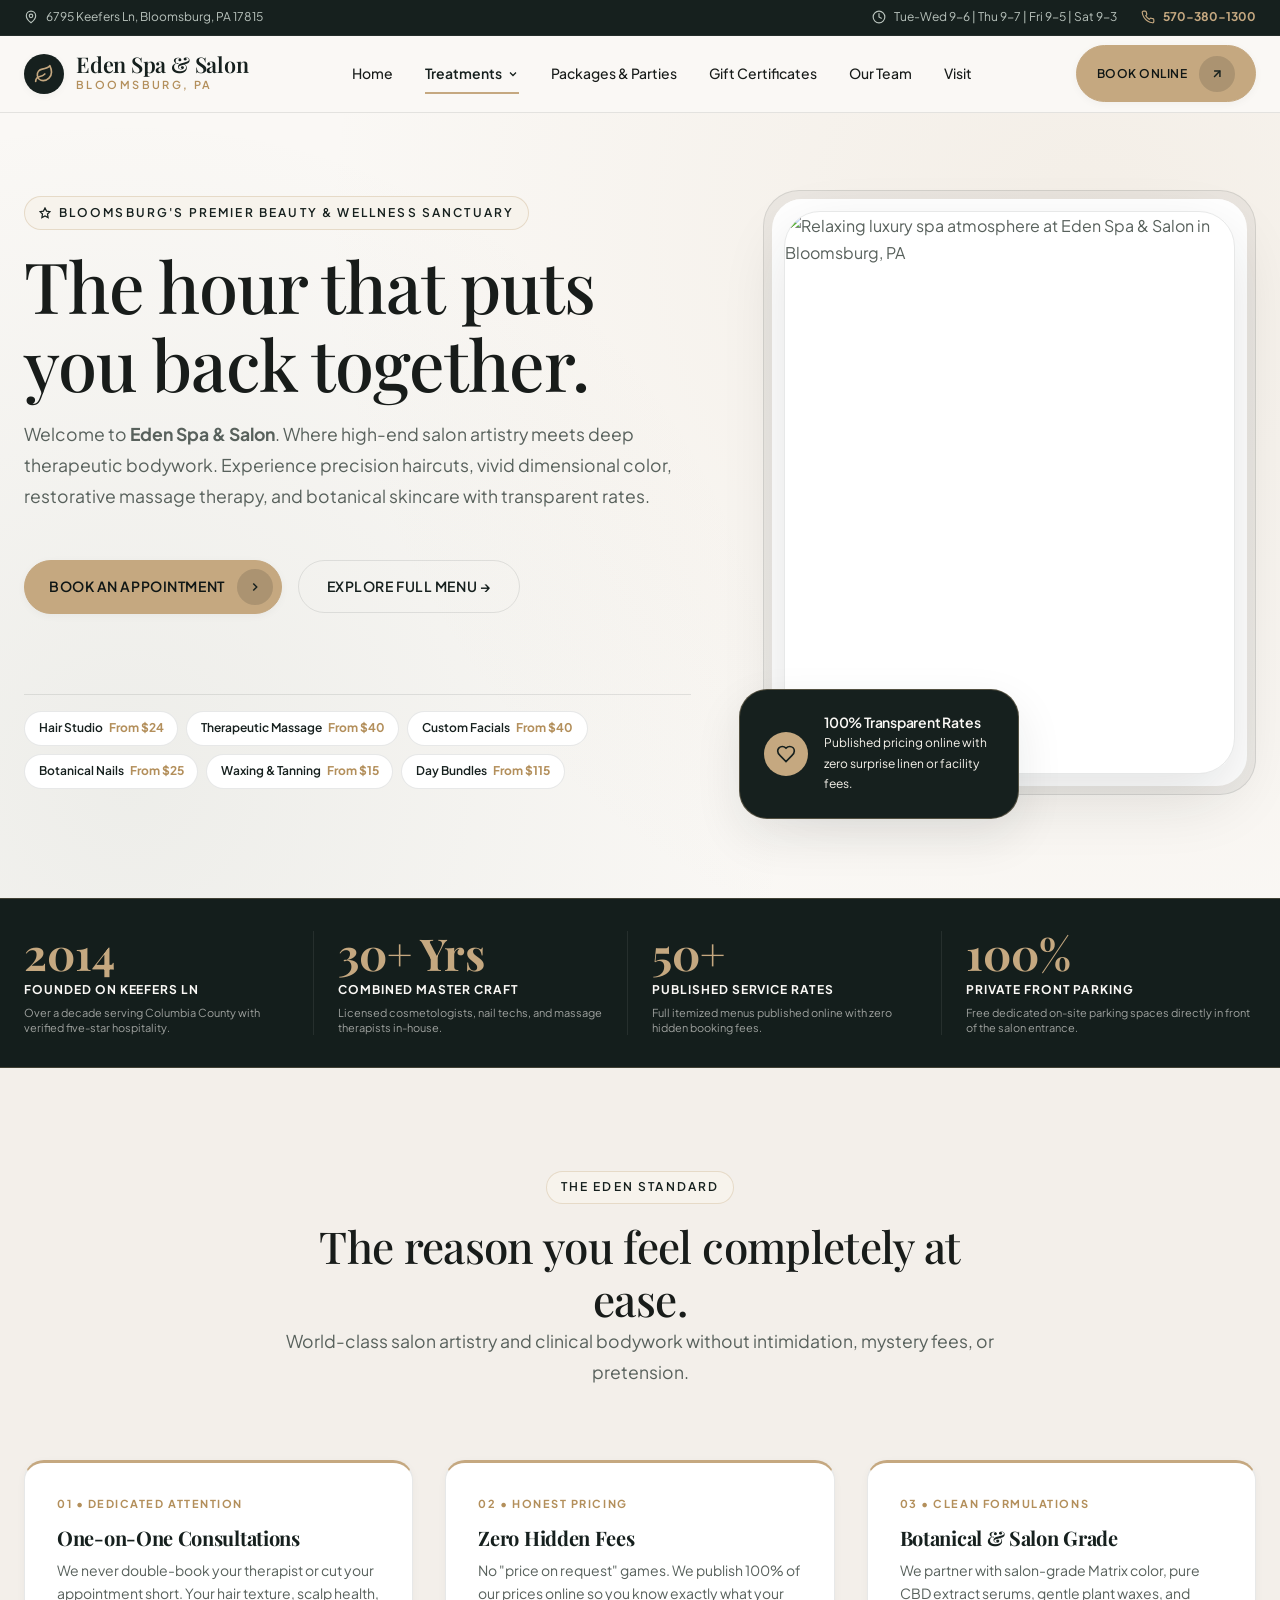
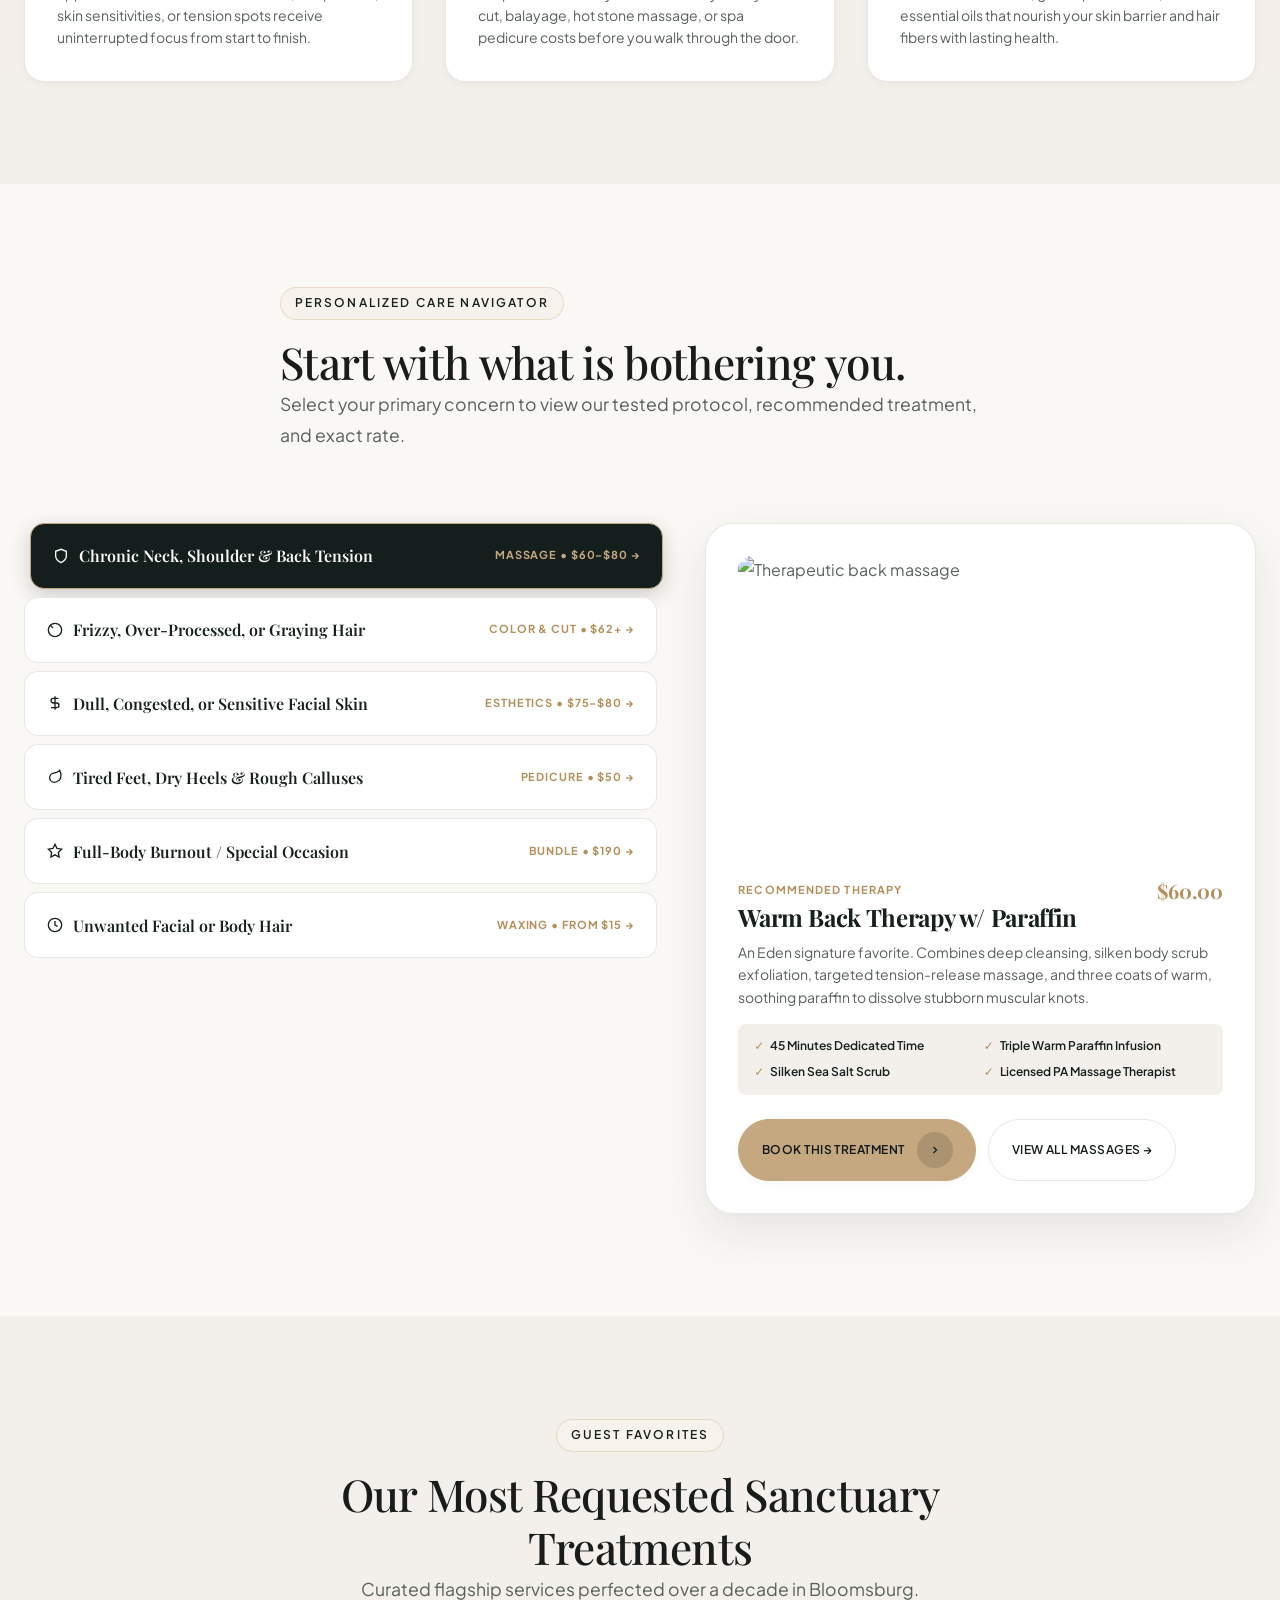
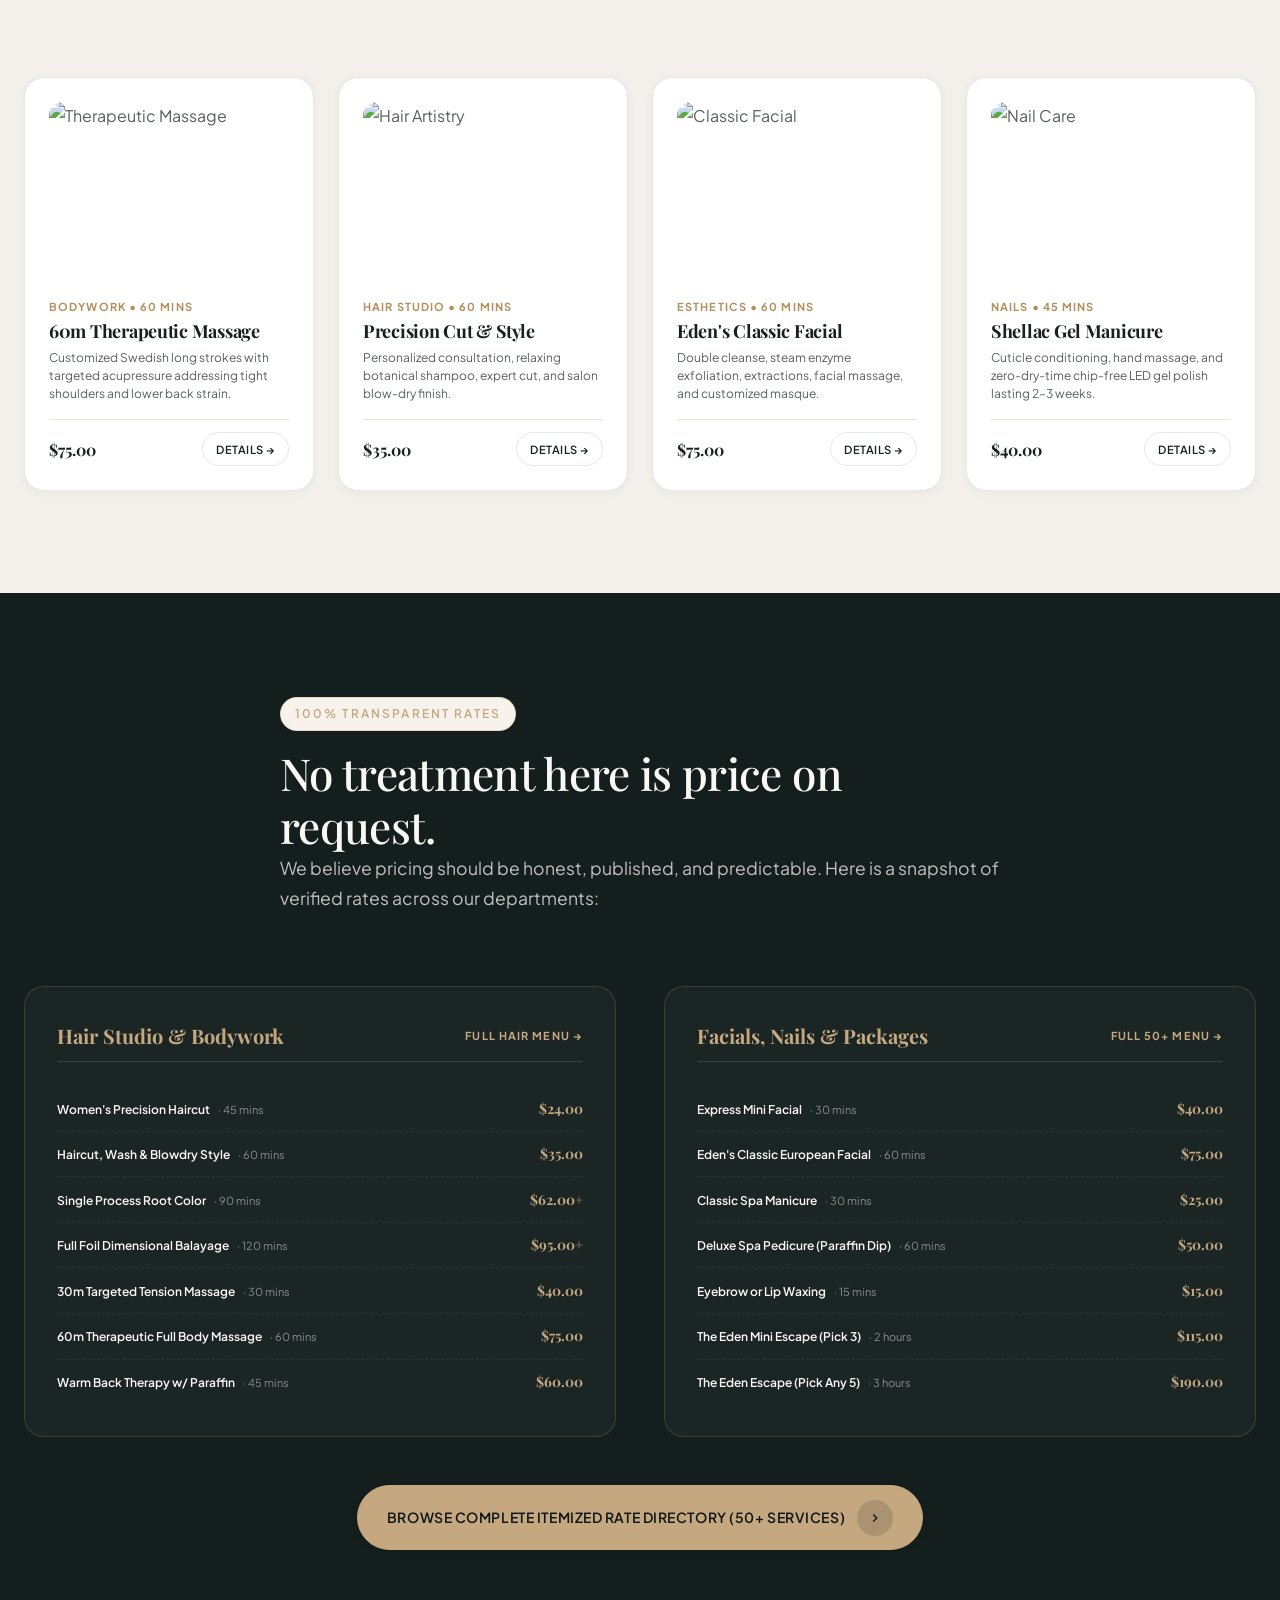
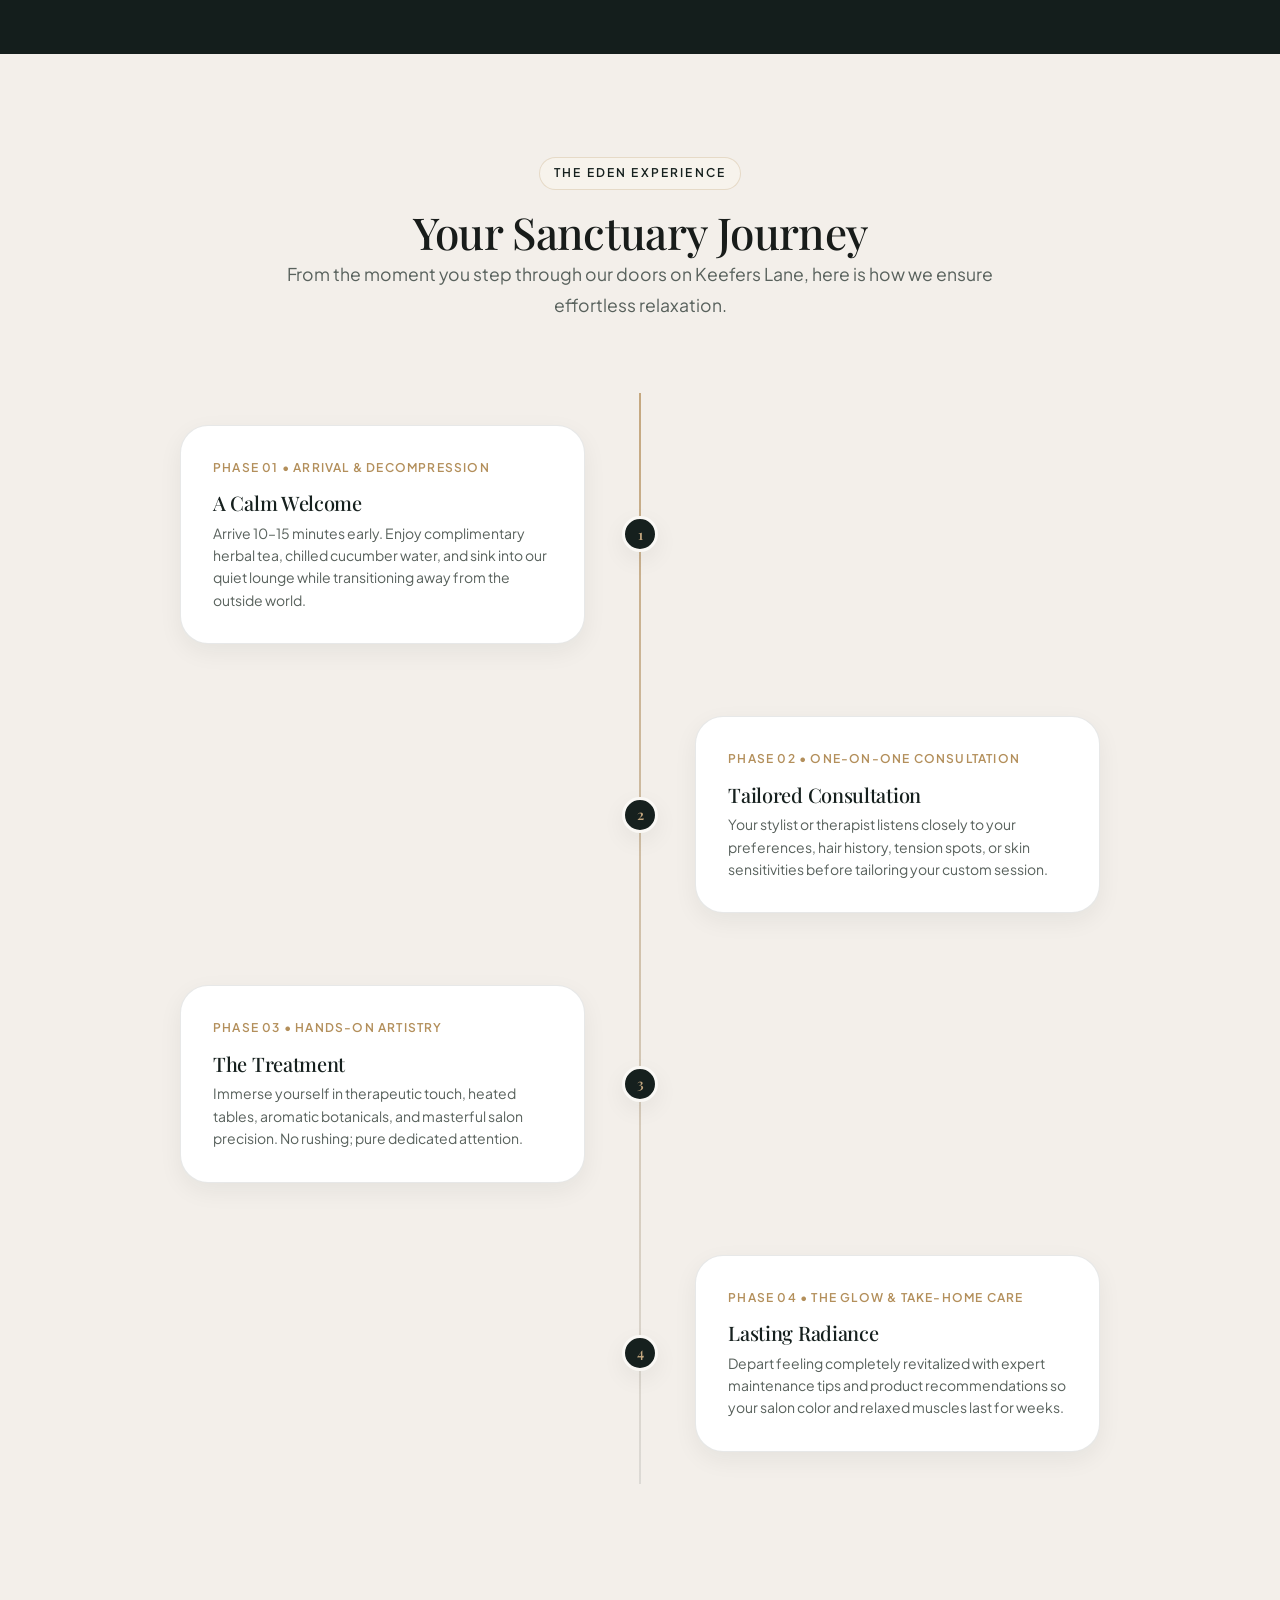
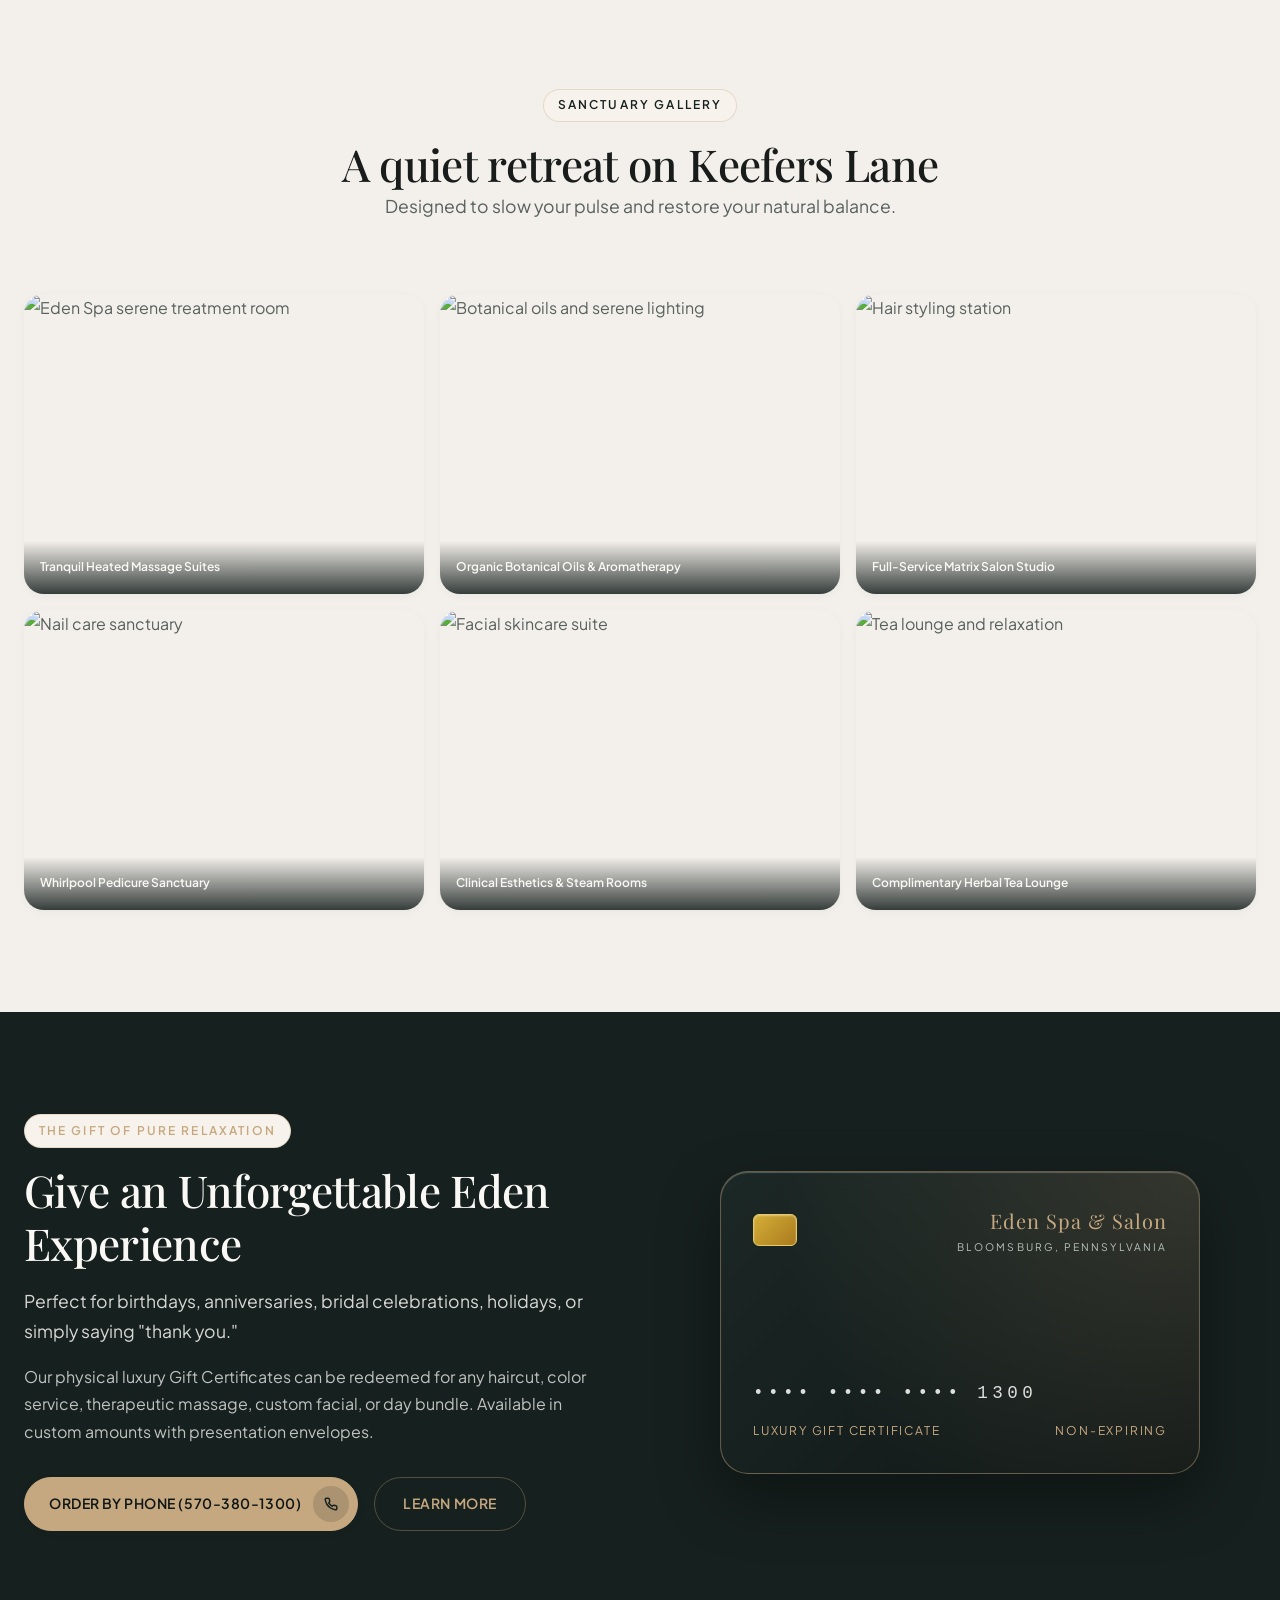
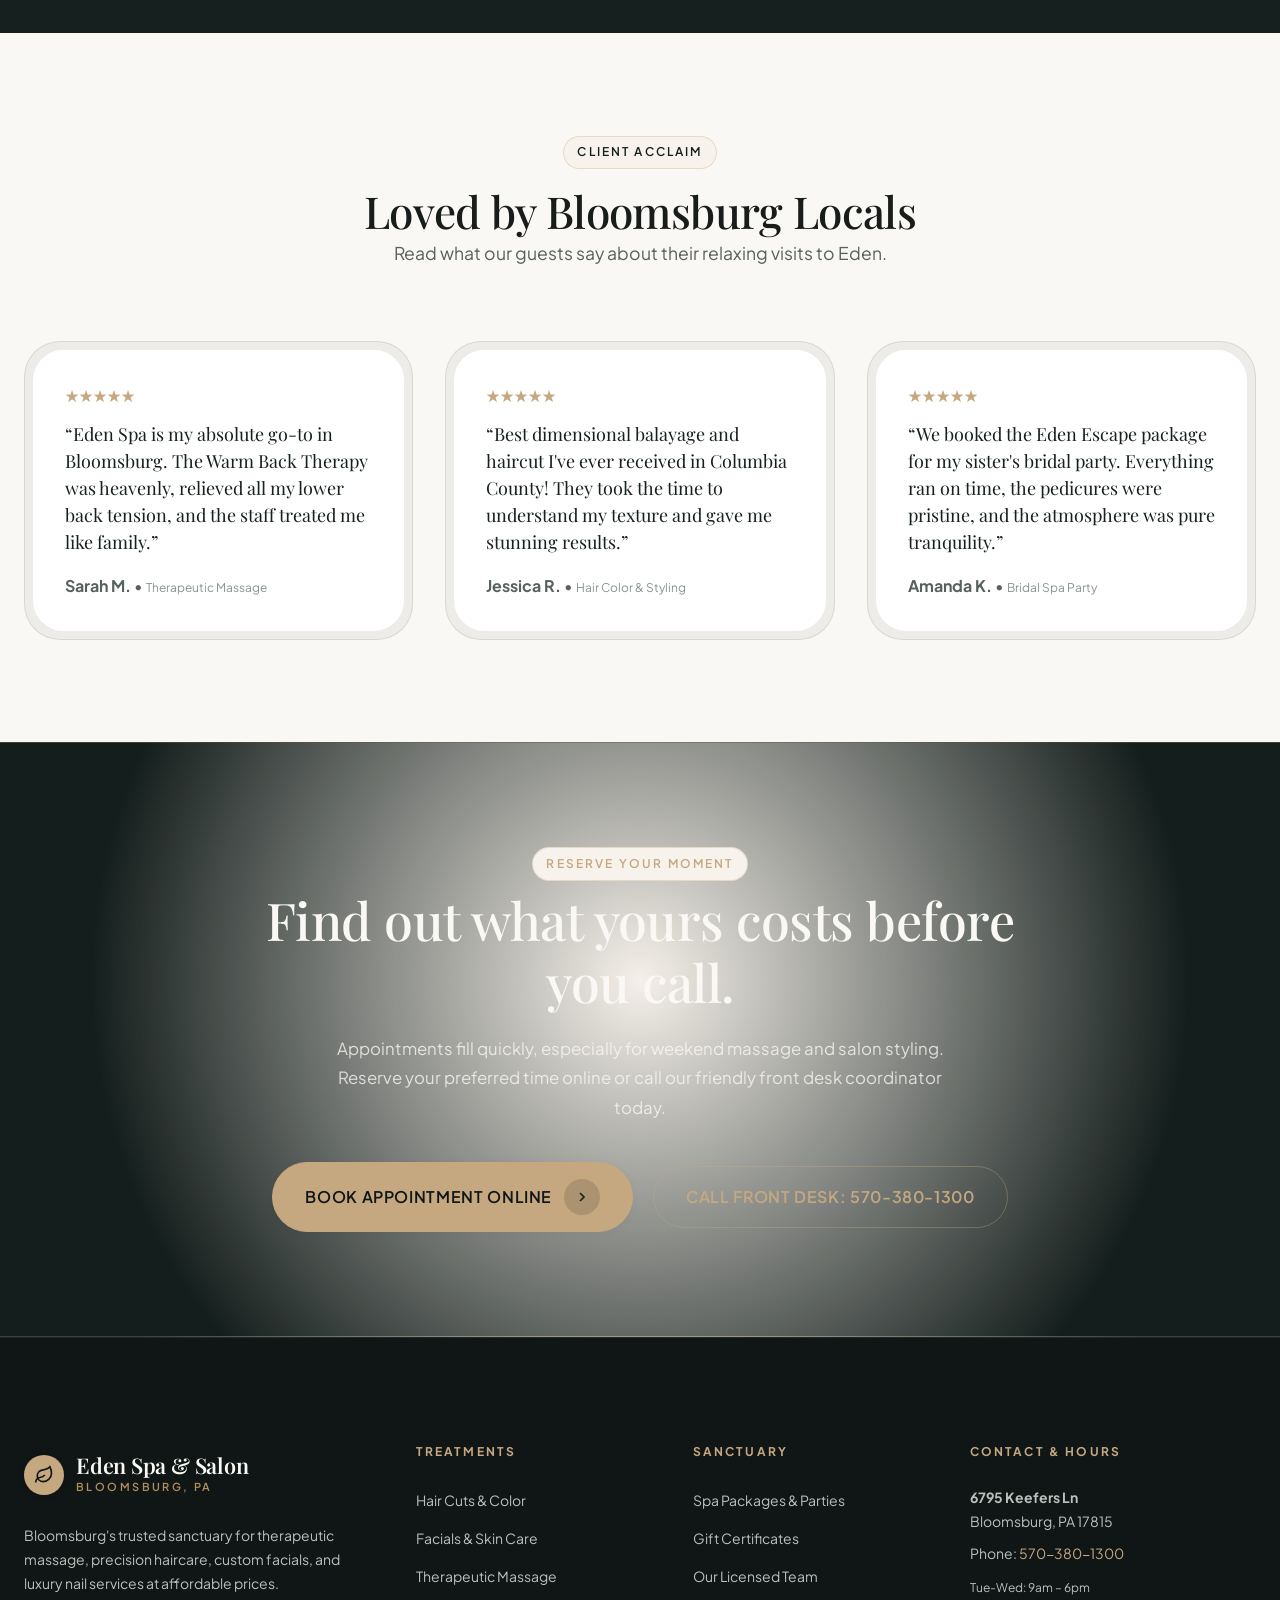
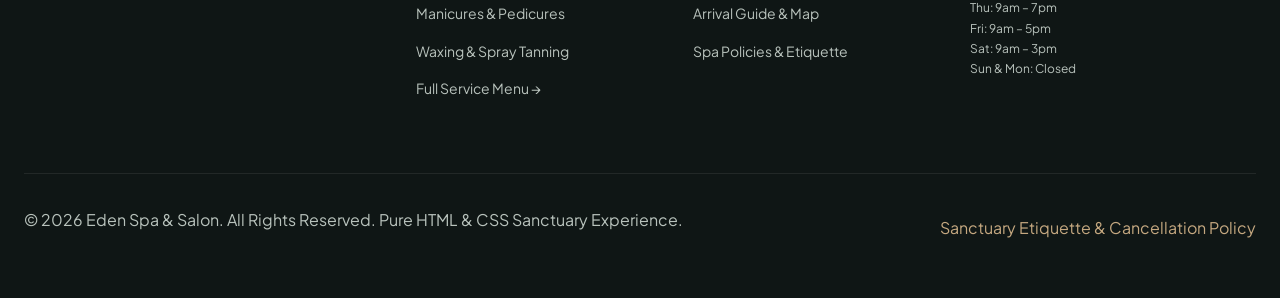
==== commit 99554de0: "Add generous luxury breathing room to pre-footer callout banners across all pages" ====
--- a/index.html
+++ b/index.html
@@ -1079,11 +1079,11 @@
     </section>
 
     <!-- ================= 11. HIGH-IMPACT CALLOUT BANNER ================= -->
-    <section class="section section-dark" style="background: radial-gradient(circle at center, #22302C 0%, #16201E 100%); text-align: center;">
+    <section class="banner-cta">
       <div class="container container-reading">
-        <div class="eyebrow" style="color: var(--color-gold);">Reserve Your Moment</div>
-        <h2 style="color: #FAF8F5;">Find out what yours costs before you call.</h2>
-        <p class="lead" style="margin-top: var(--space-md); margin-bottom: var(--space-xl); color: rgba(250, 248, 245, 0.85);">
+        <div class="eyebrow" style="color: var(--color-gold); margin: 0 auto 0.5rem auto;">Reserve Your Moment</div>
+        <h2>Find out what yours costs before you call.</h2>
+        <p>
           Appointments fill quickly, especially for weekend massage and salon styling. Reserve your preferred time online or call our friendly front desk coordinator today.
         </p>
         <div style="display: flex; justify-content: center; gap: var(--space-md); flex-wrap: wrap;">
--- a/styles.css
+++ b/styles.css
@@ -5569,4 +5569,66 @@
   }
 }
 
-
+/* ==========================================================================
+   29. LUXURY BREATHABLE PRE-FOOTER CALLOUT BANNERS (.banner-cta)
+   ========================================================================== */
+.banner-cta,
+section.banner-cta {
+  background: radial-gradient(circle at 50% 40%, rgba(197, 168, 128, 0.1) 0%, #141E1C 75%) !important;
+  color: #FAF8F5 !important;
+  padding: 6.5rem 0 !important;
+  position: relative;
+  overflow: hidden;
+  border-top: 1px solid rgba(197, 168, 128, 0.25);
+  border-bottom: 1px solid rgba(197, 168, 128, 0.25);
+  text-align: center;
+}
+
+.banner-cta .container {
+  position: relative;
+  z-index: 2;
+  max-width: 820px;
+  margin: 0 auto;
+}
+
+.banner-cta h2 {
+  font-family: var(--font-serif);
+  font-size: clamp(2.25rem, 4.5vw, 3.25rem) !important;
+  font-weight: 500;
+  color: #FAF8F5 !important;
+  line-height: 1.2 !important;
+  margin-bottom: 1.25rem !important;
+  letter-spacing: -0.01em;
+}
+
+.banner-cta p {
+  font-size: 1.05rem !important;
+  color: rgba(250, 248, 245, 0.78) !important;
+  line-height: 1.75 !important;
+  max-width: 640px;
+  margin: 0 auto 2.5rem auto !important;
+}
+
+.banner-cta .btn-group,
+.banner-cta div[style*="justify-content: center"],
+.banner-cta div[style*="display: flex"] {
+  display: flex !important;
+  justify-content: center !important;
+  align-items: center !important;
+  gap: 1.25rem !important;
+  flex-wrap: wrap !important;
+  margin-top: 1.5rem !important;
+}
+
+@media (max-width: 768px) {
+  .banner-cta,
+  section.banner-cta {
+    padding: 4.5rem var(--space-md) !important;
+  }
+  .banner-cta p {
+    margin-bottom: 2rem !important;
+  }
+}
+
+
+
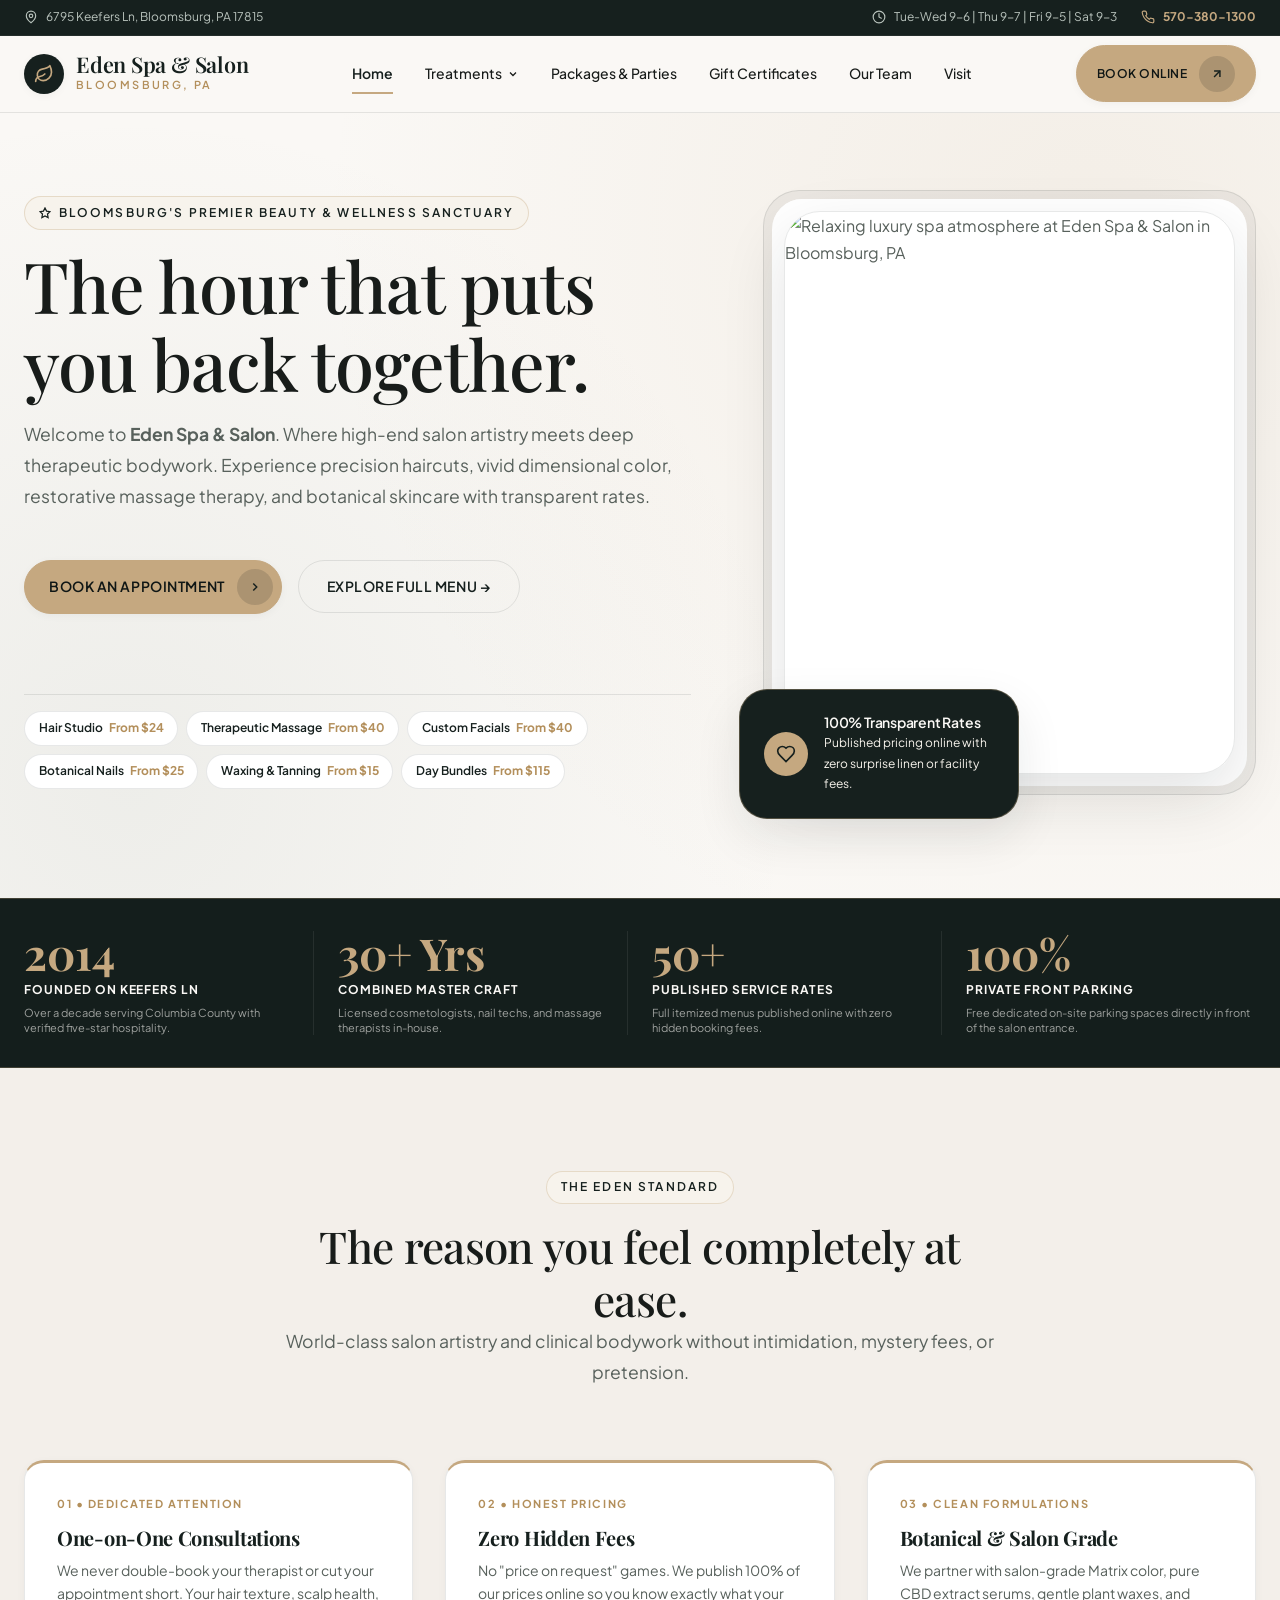
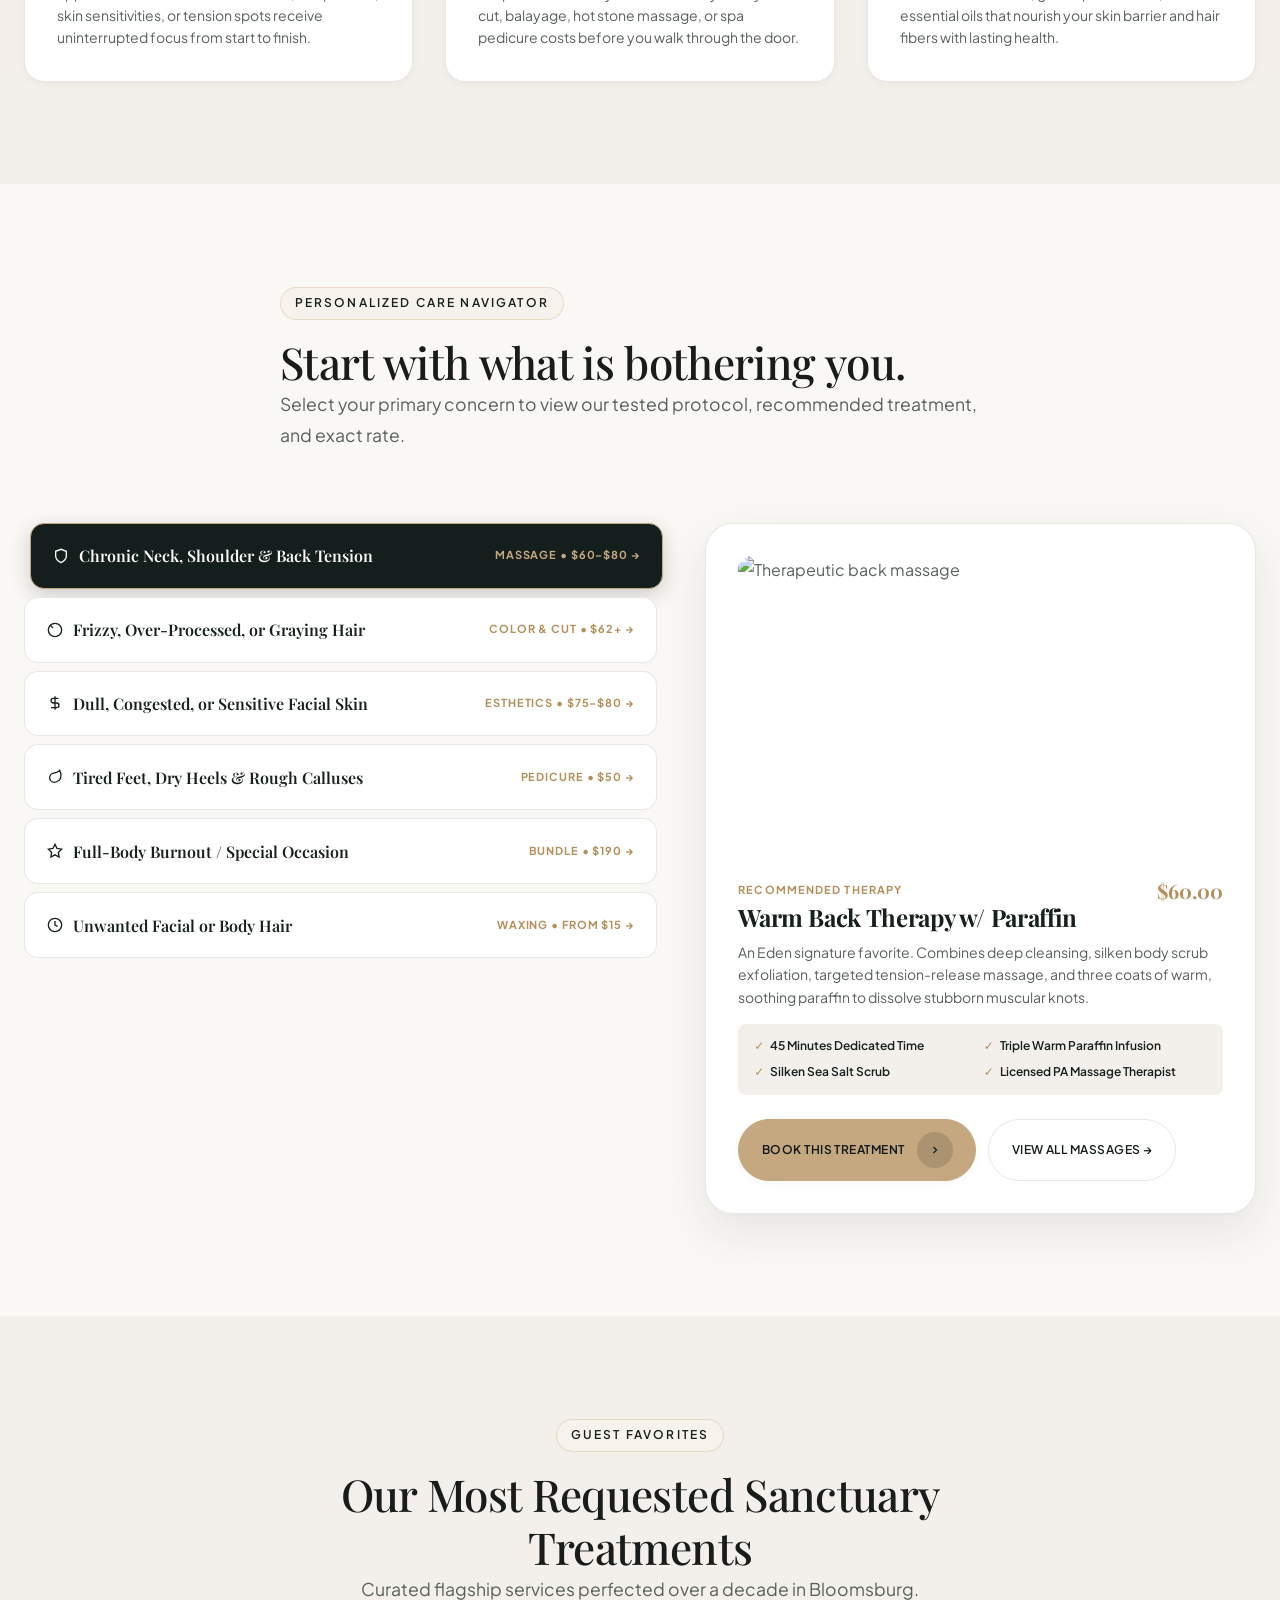
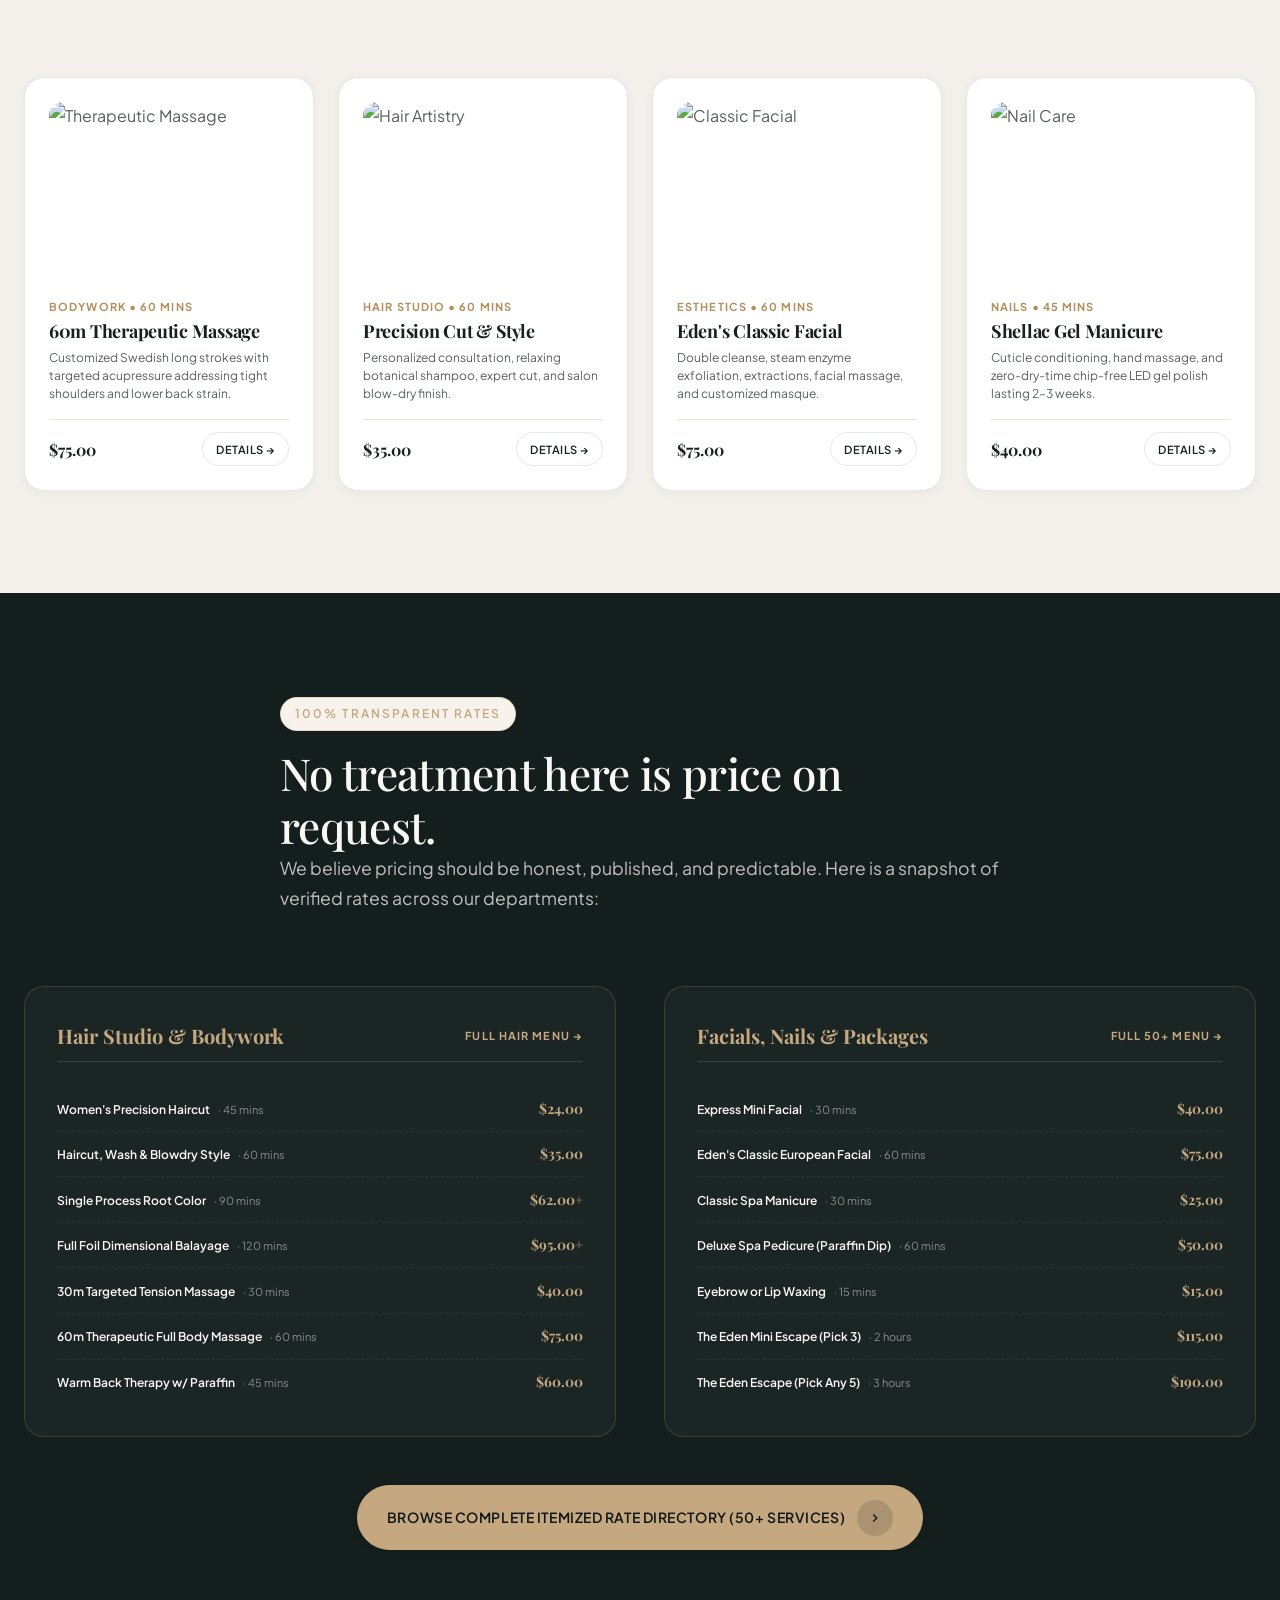
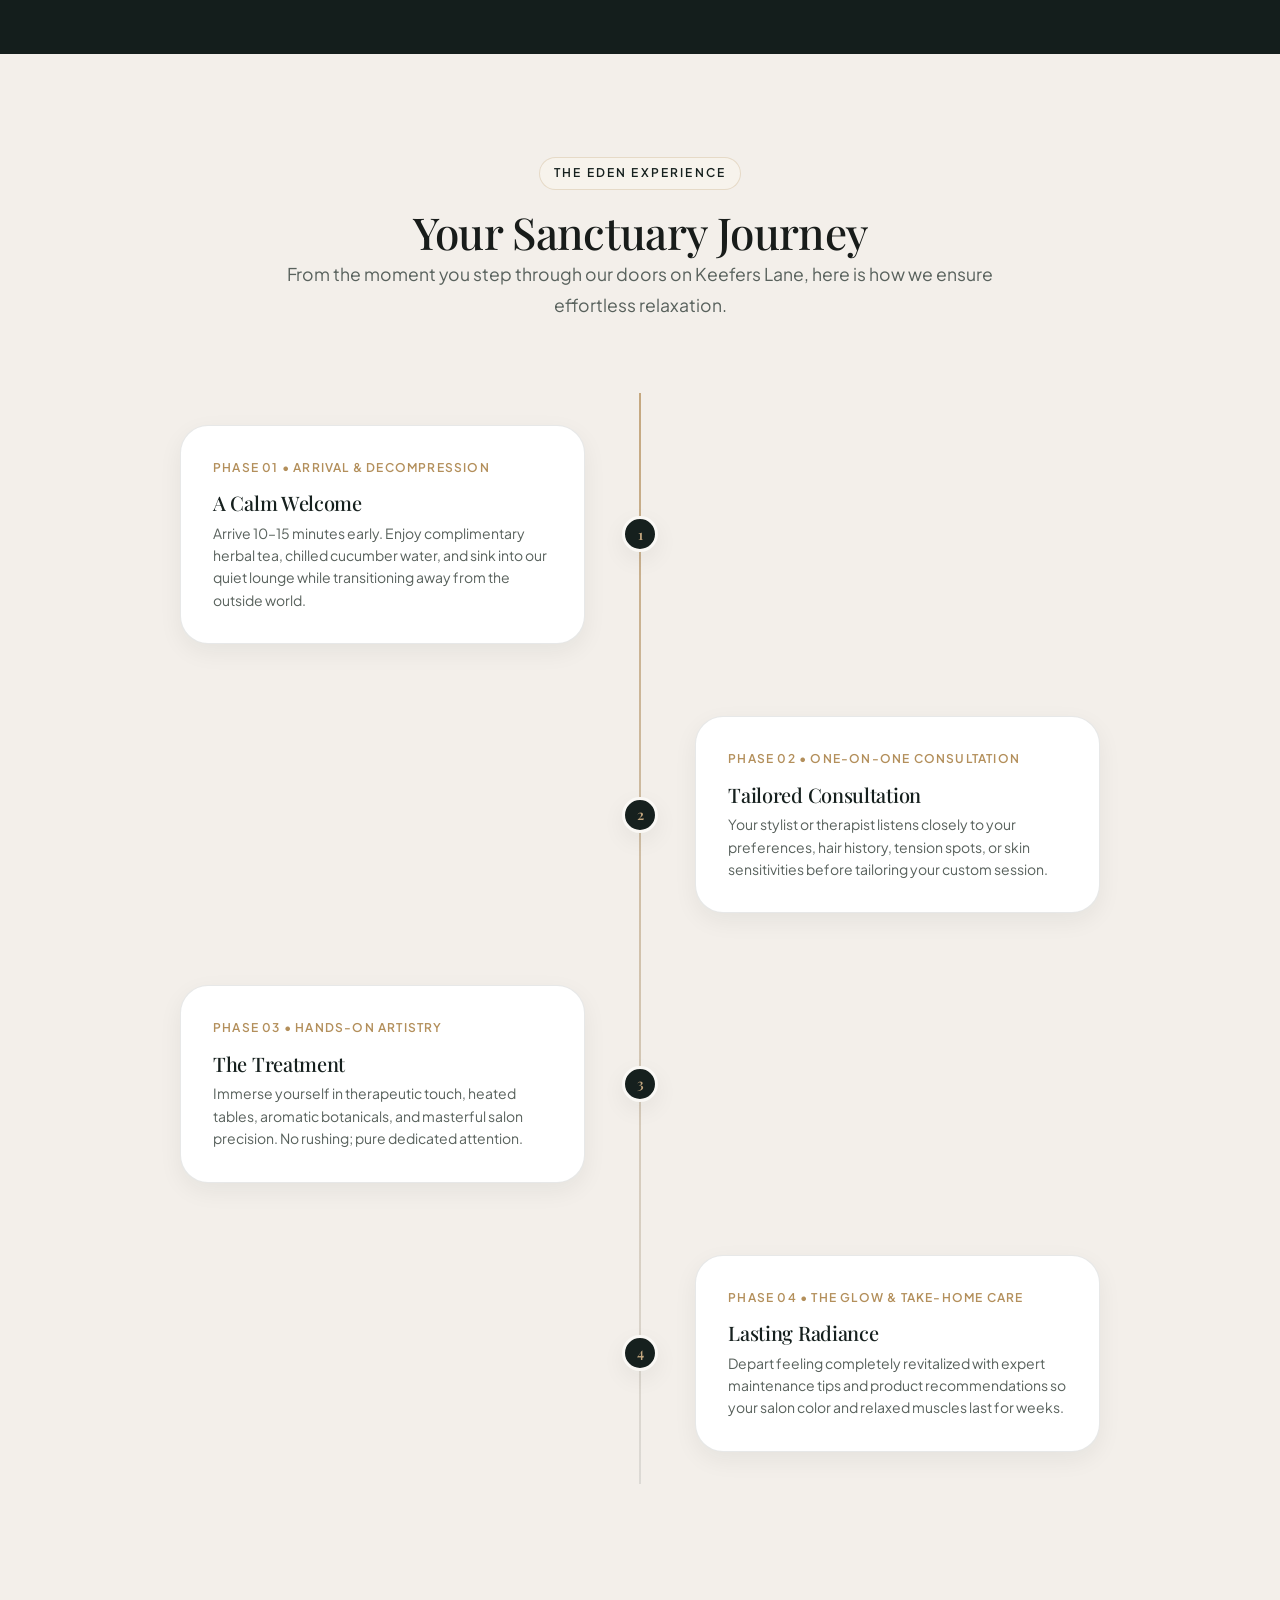
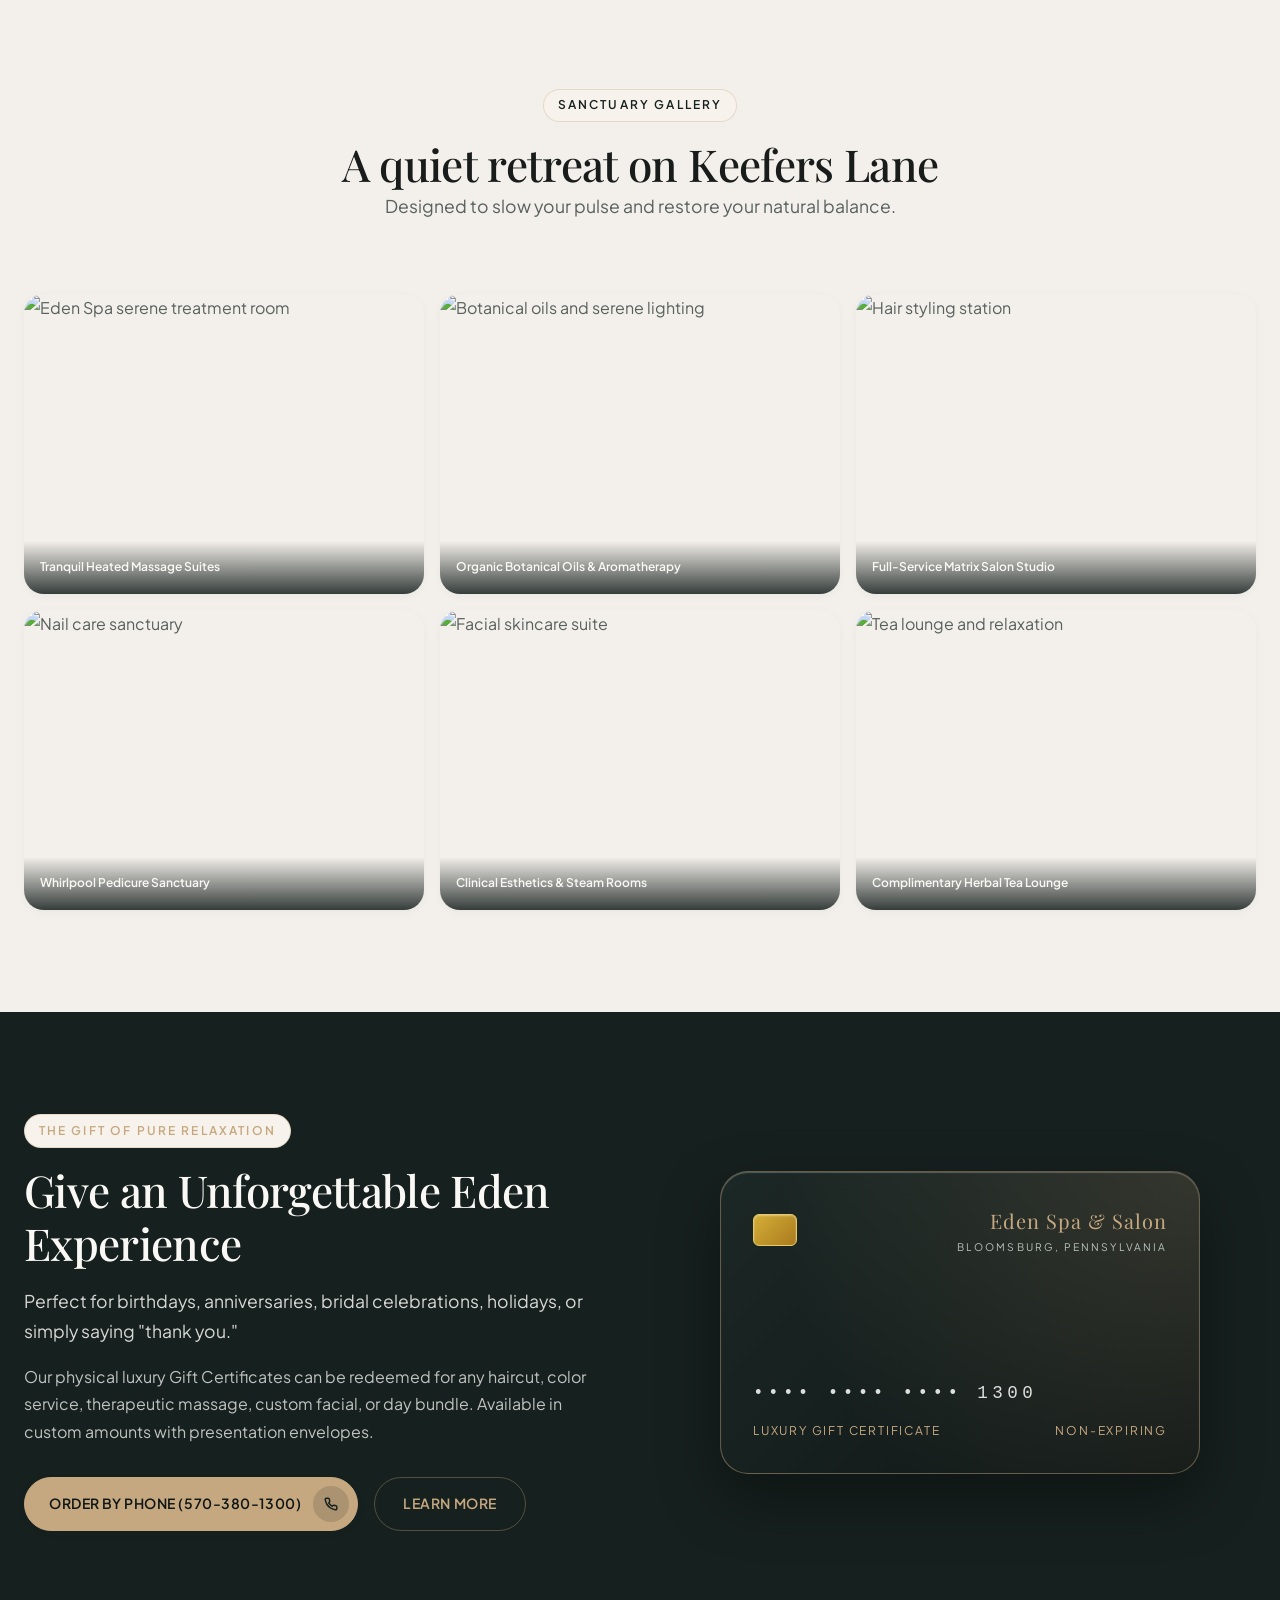
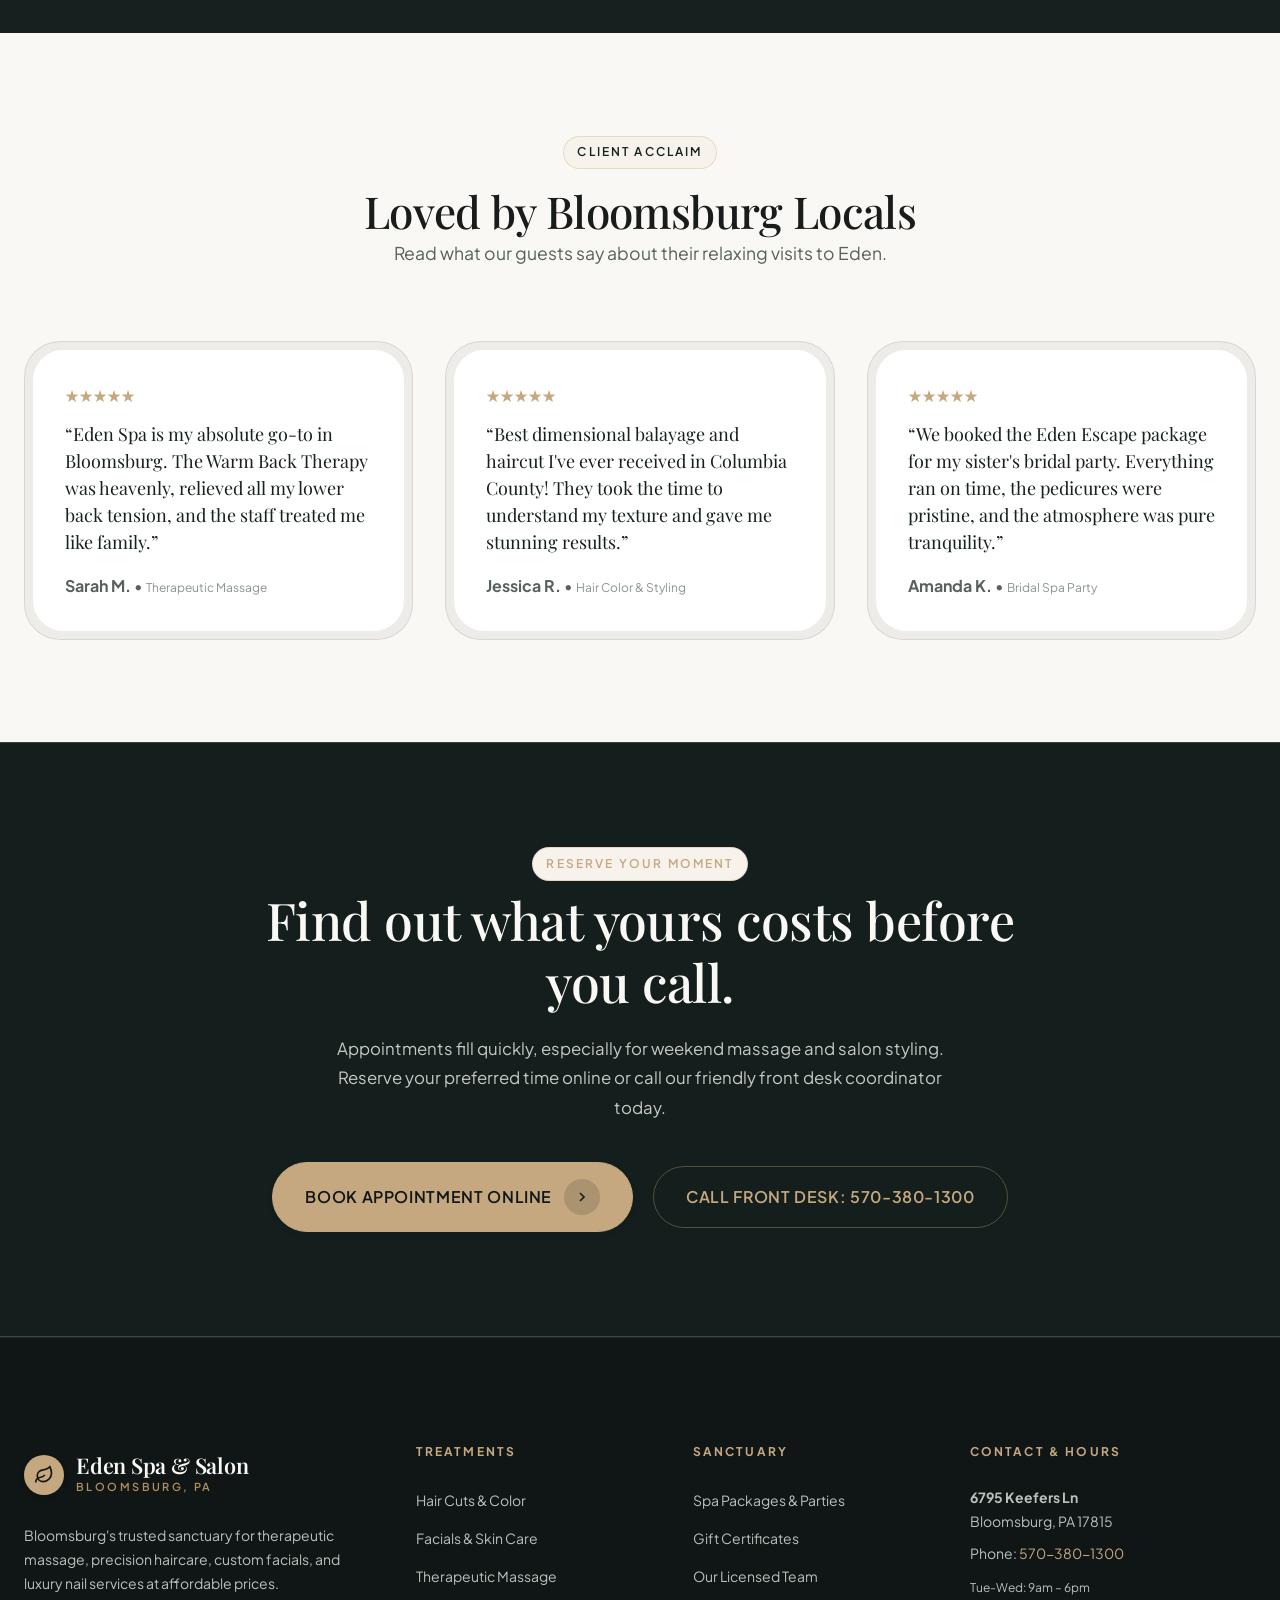
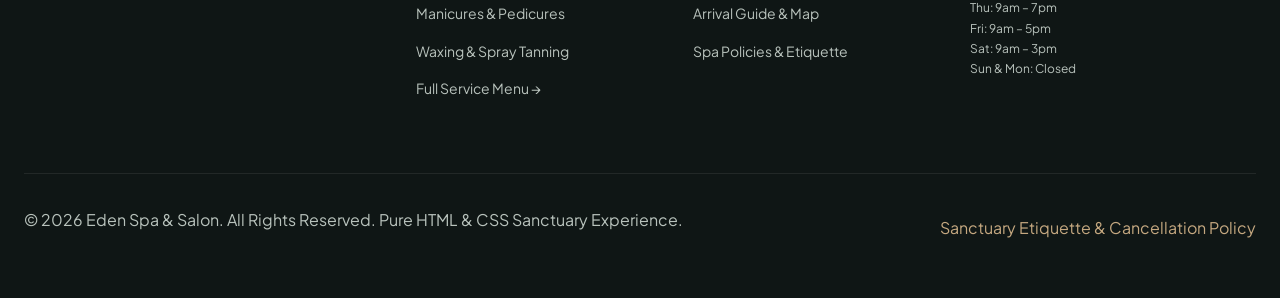
==== commit 186542b3: "Fix active navigation link state on homepage and audit all pages" ====
--- a/index.html
+++ b/index.html
@@ -116,9 +116,9 @@
 
       <!-- Desktop Nav with Full-Width Mega Menu -->
       <nav class="nav-links" aria-label="Primary Navigation">
-        <div class="nav-item"><a href="index.html" class="nav-link">Home</a></div>
+        <div class="nav-item"><a href="index.html" class="nav-link active">Home</a></div>
         <div class="nav-item nav-item-mega">
-          <a href="treatments.html" class="nav-link active">
+          <a href="treatments.html" class="nav-link">
             <span>Treatments</span>
             <svg width="12" height="12" viewBox="0 0 24 24" fill="none" stroke="currentColor" stroke-width="2.5"><path d="m6 9 6 6 6-6"/></svg>
           </a>
@@ -156,7 +156,7 @@
               <div class="mega-section-label">By Who It Is For &amp; Signature Packages</div>
               <div class="mega-row-grid">
                 <a href="packages-parties.html" class="mega-col-item">
-                  <span class="mega-col-title">The Eden Escape (Pick 5)</span>
+                  <span class="mega-col-title">The Eden Escape</span>
                   <span class="mega-col-price">From $190</span>
                 </a>
                 <a href="packages-parties.html" class="mega-col-item">
--- a/styles.css
+++ b/styles.css
@@ -5574,7 +5574,8 @@
    ========================================================================== */
 .banner-cta,
 section.banner-cta {
-  background: radial-gradient(circle at 50% 40%, rgba(197, 168, 128, 0.1) 0%, #141E1C 75%) !important;
+  background-color: #141E1C !important;
+  background-image: none !important;
   color: #FAF8F5 !important;
   padding: 6.5rem 0 !important;
   position: relative;
